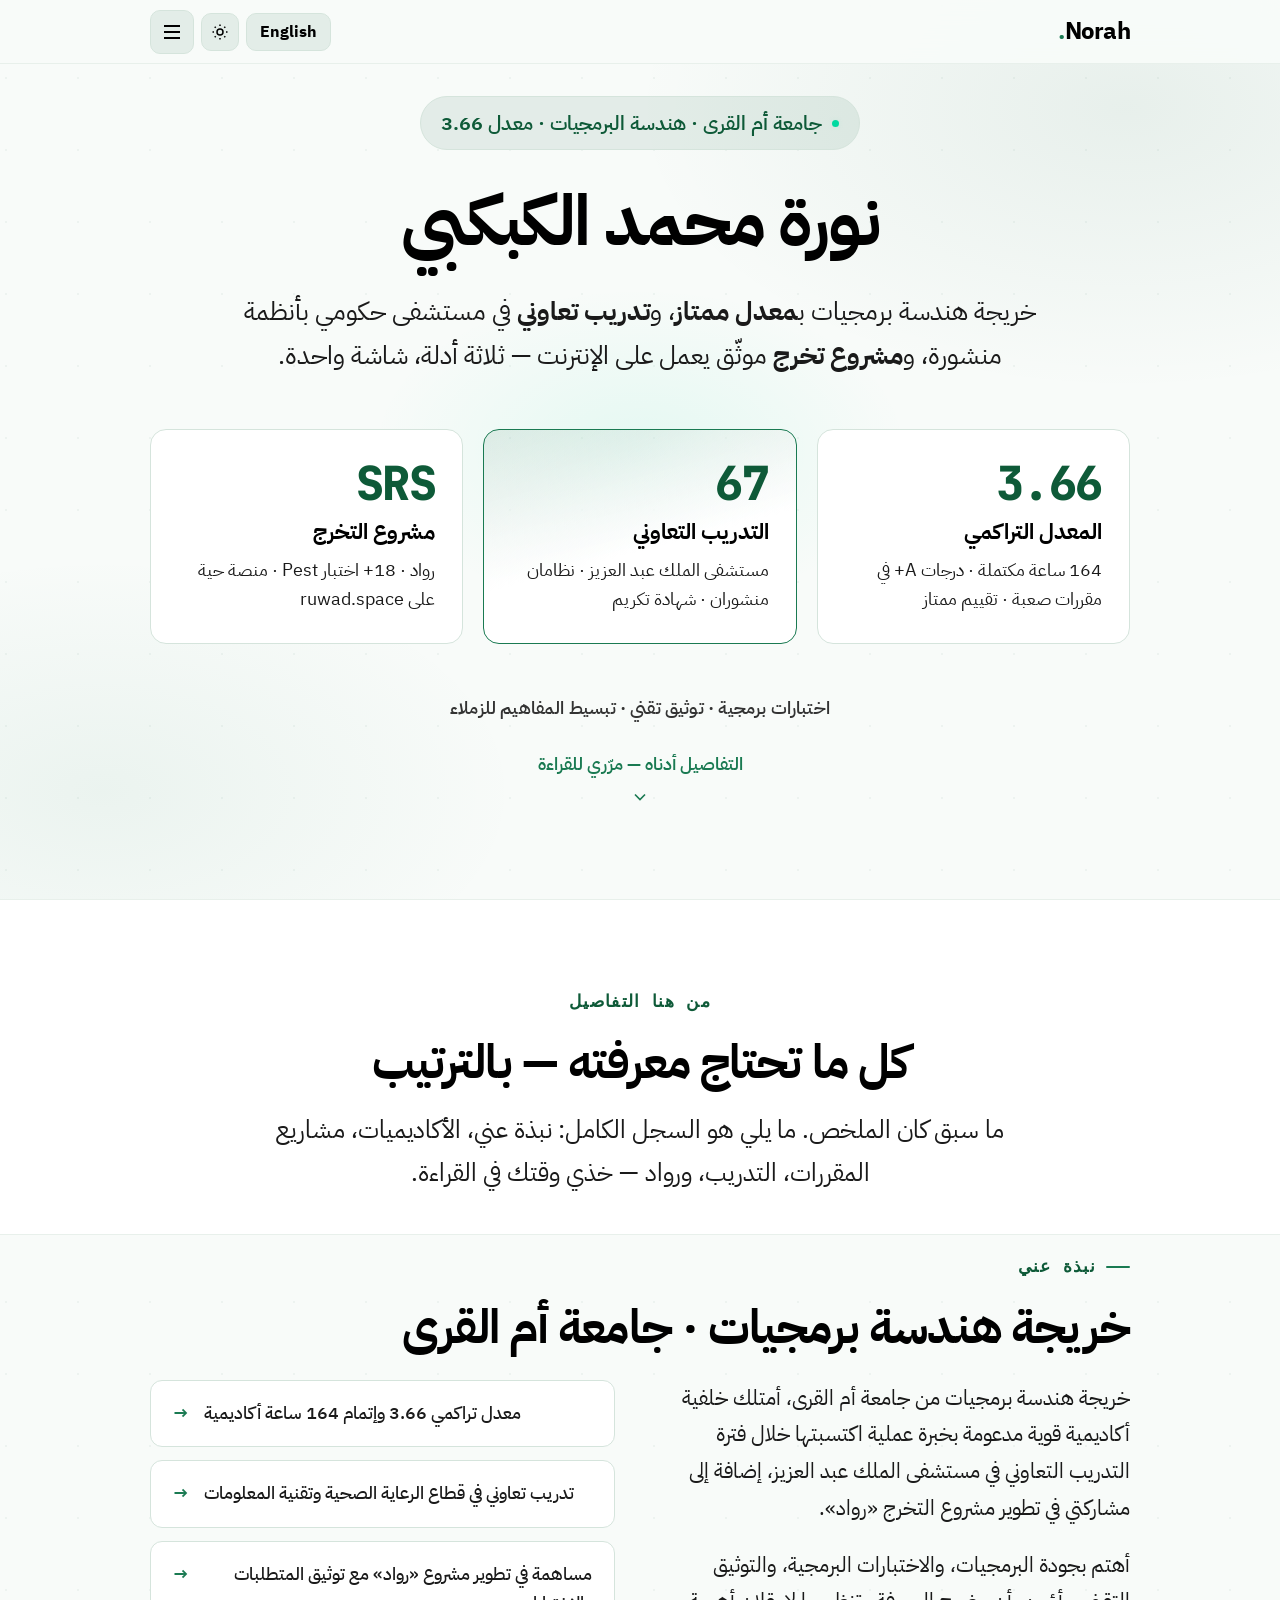
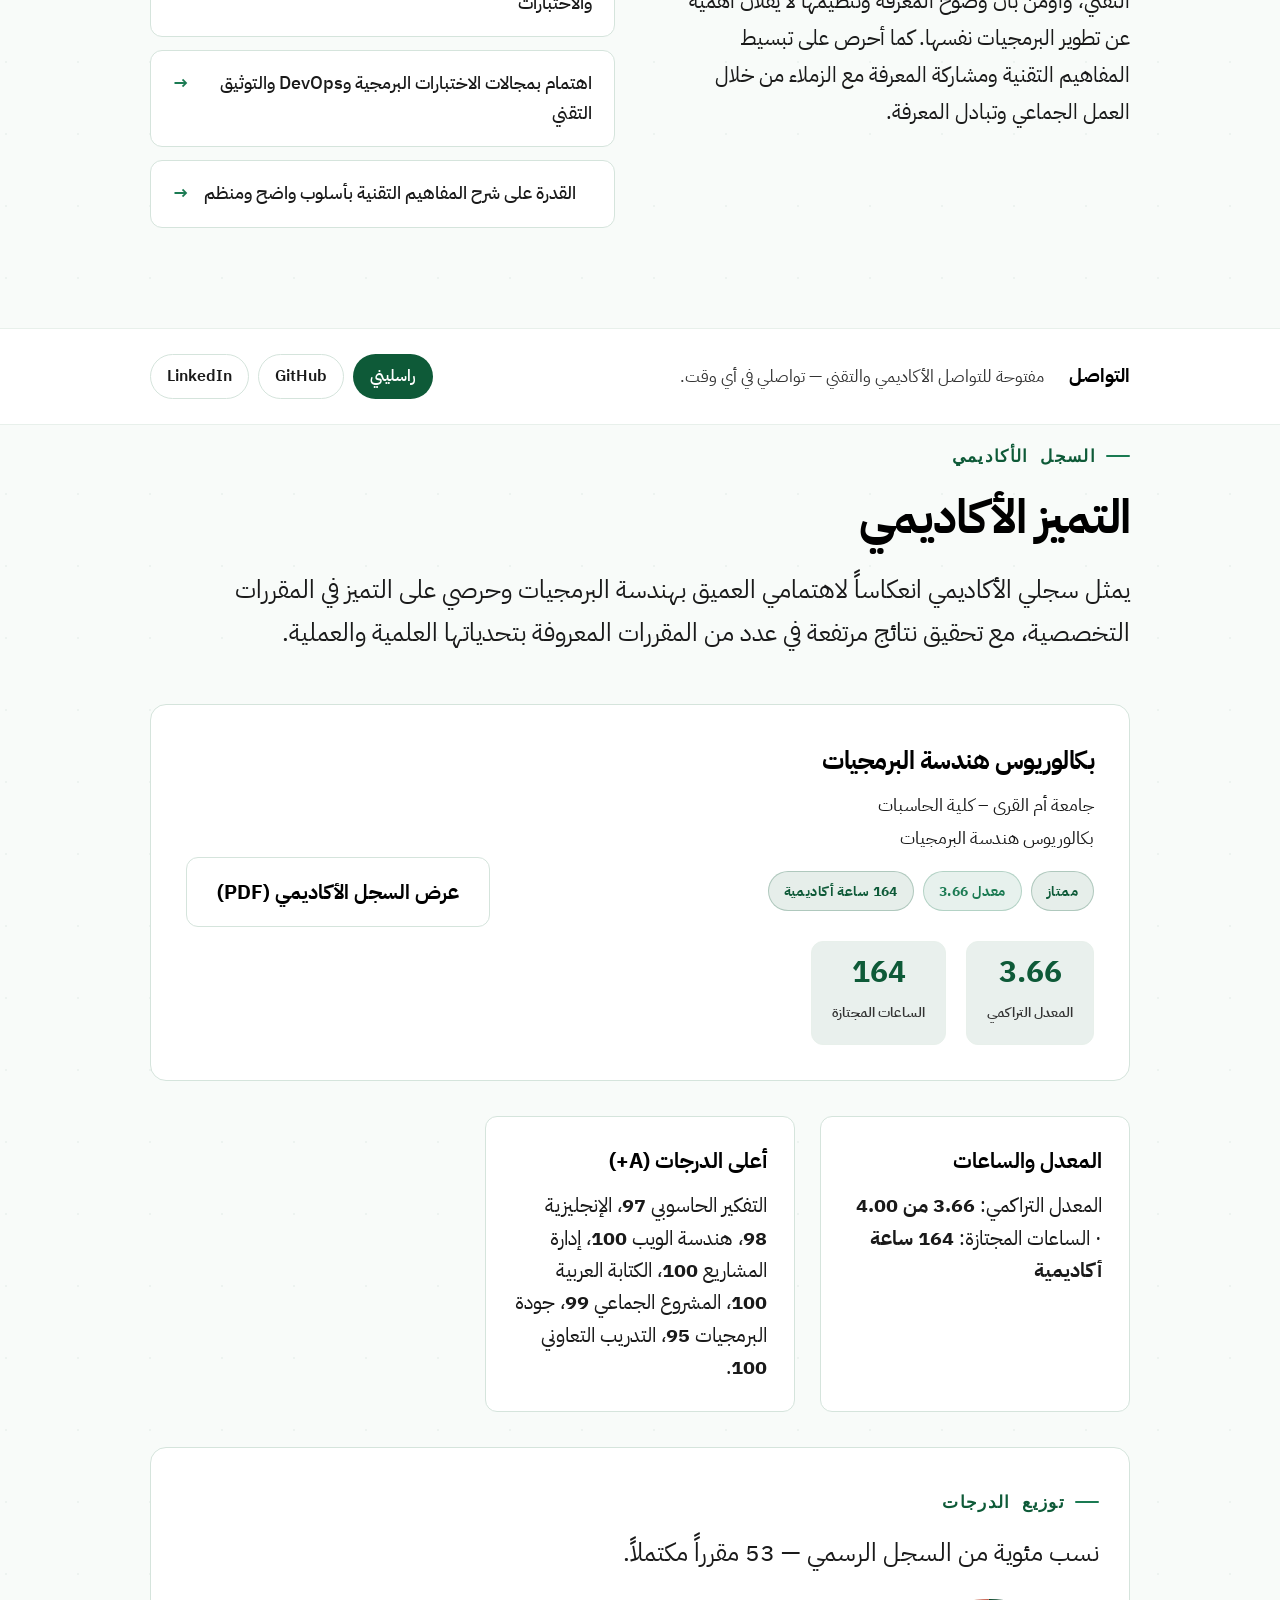
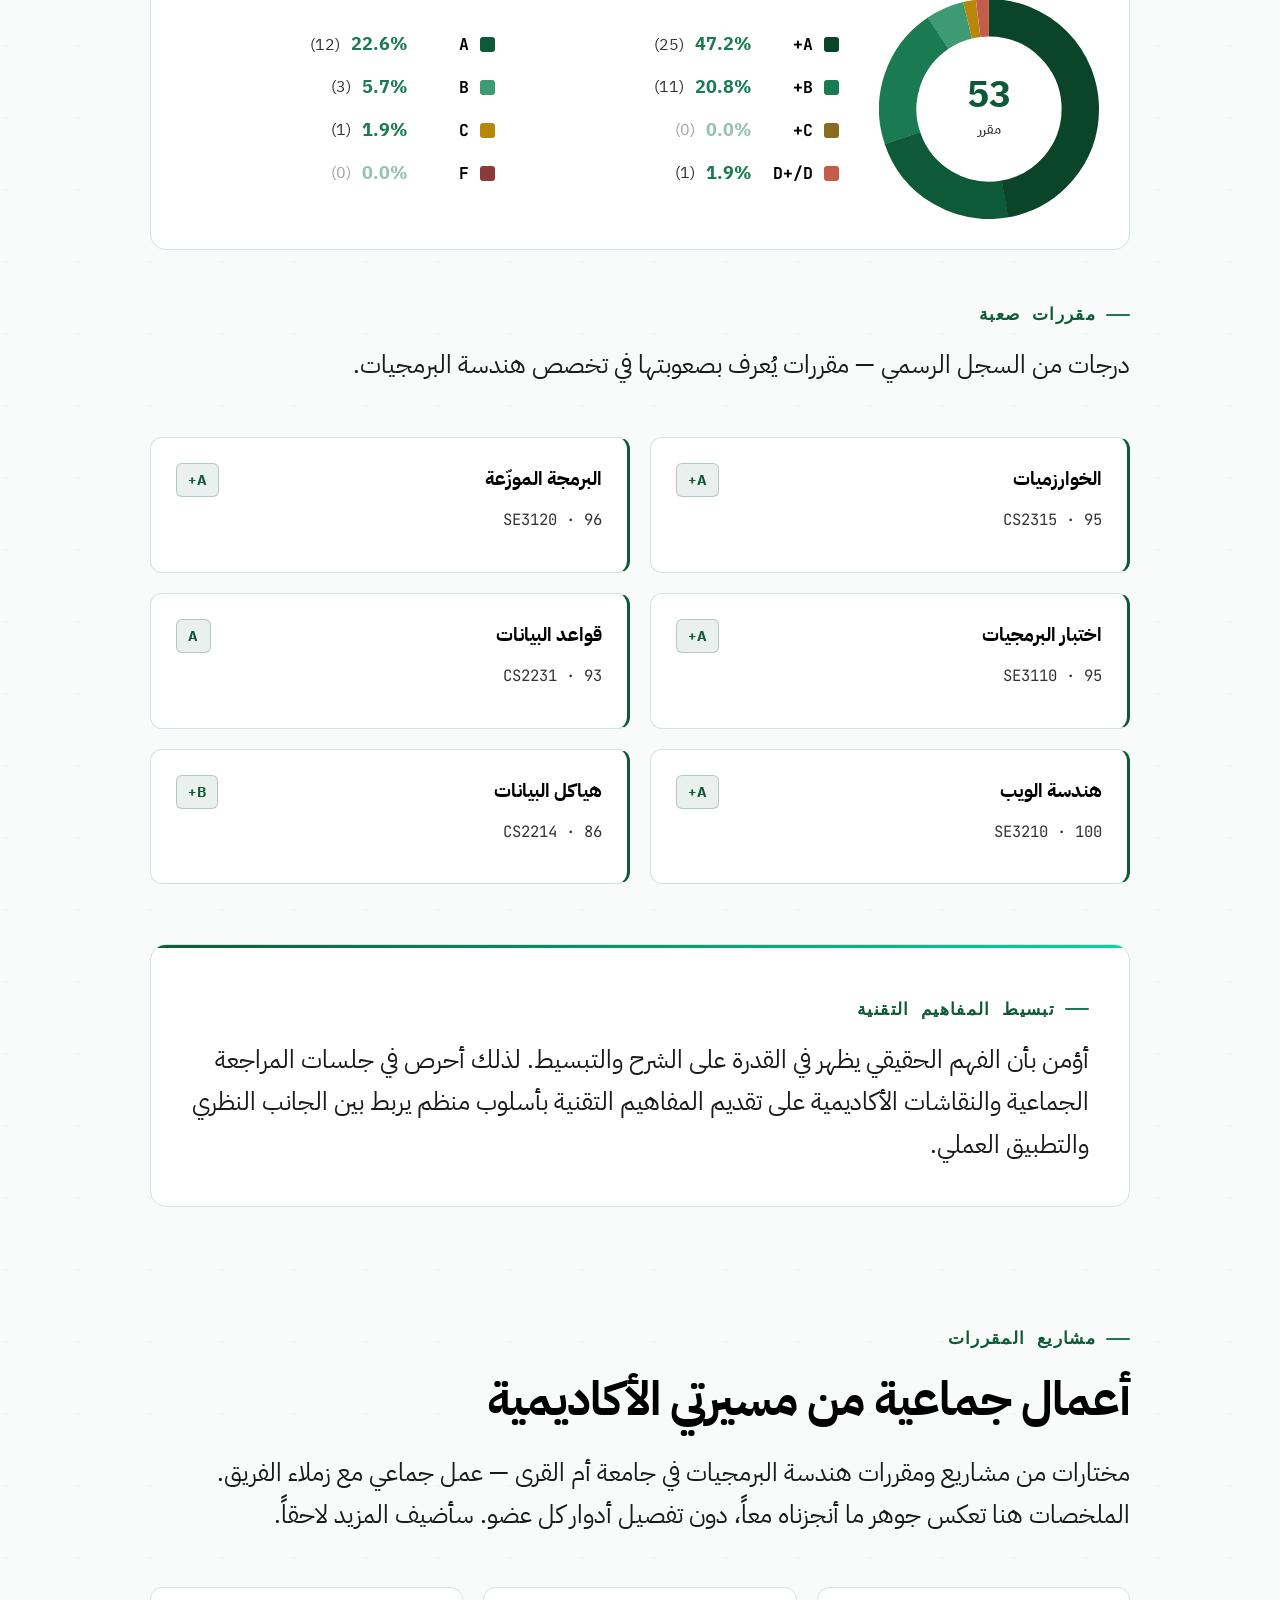
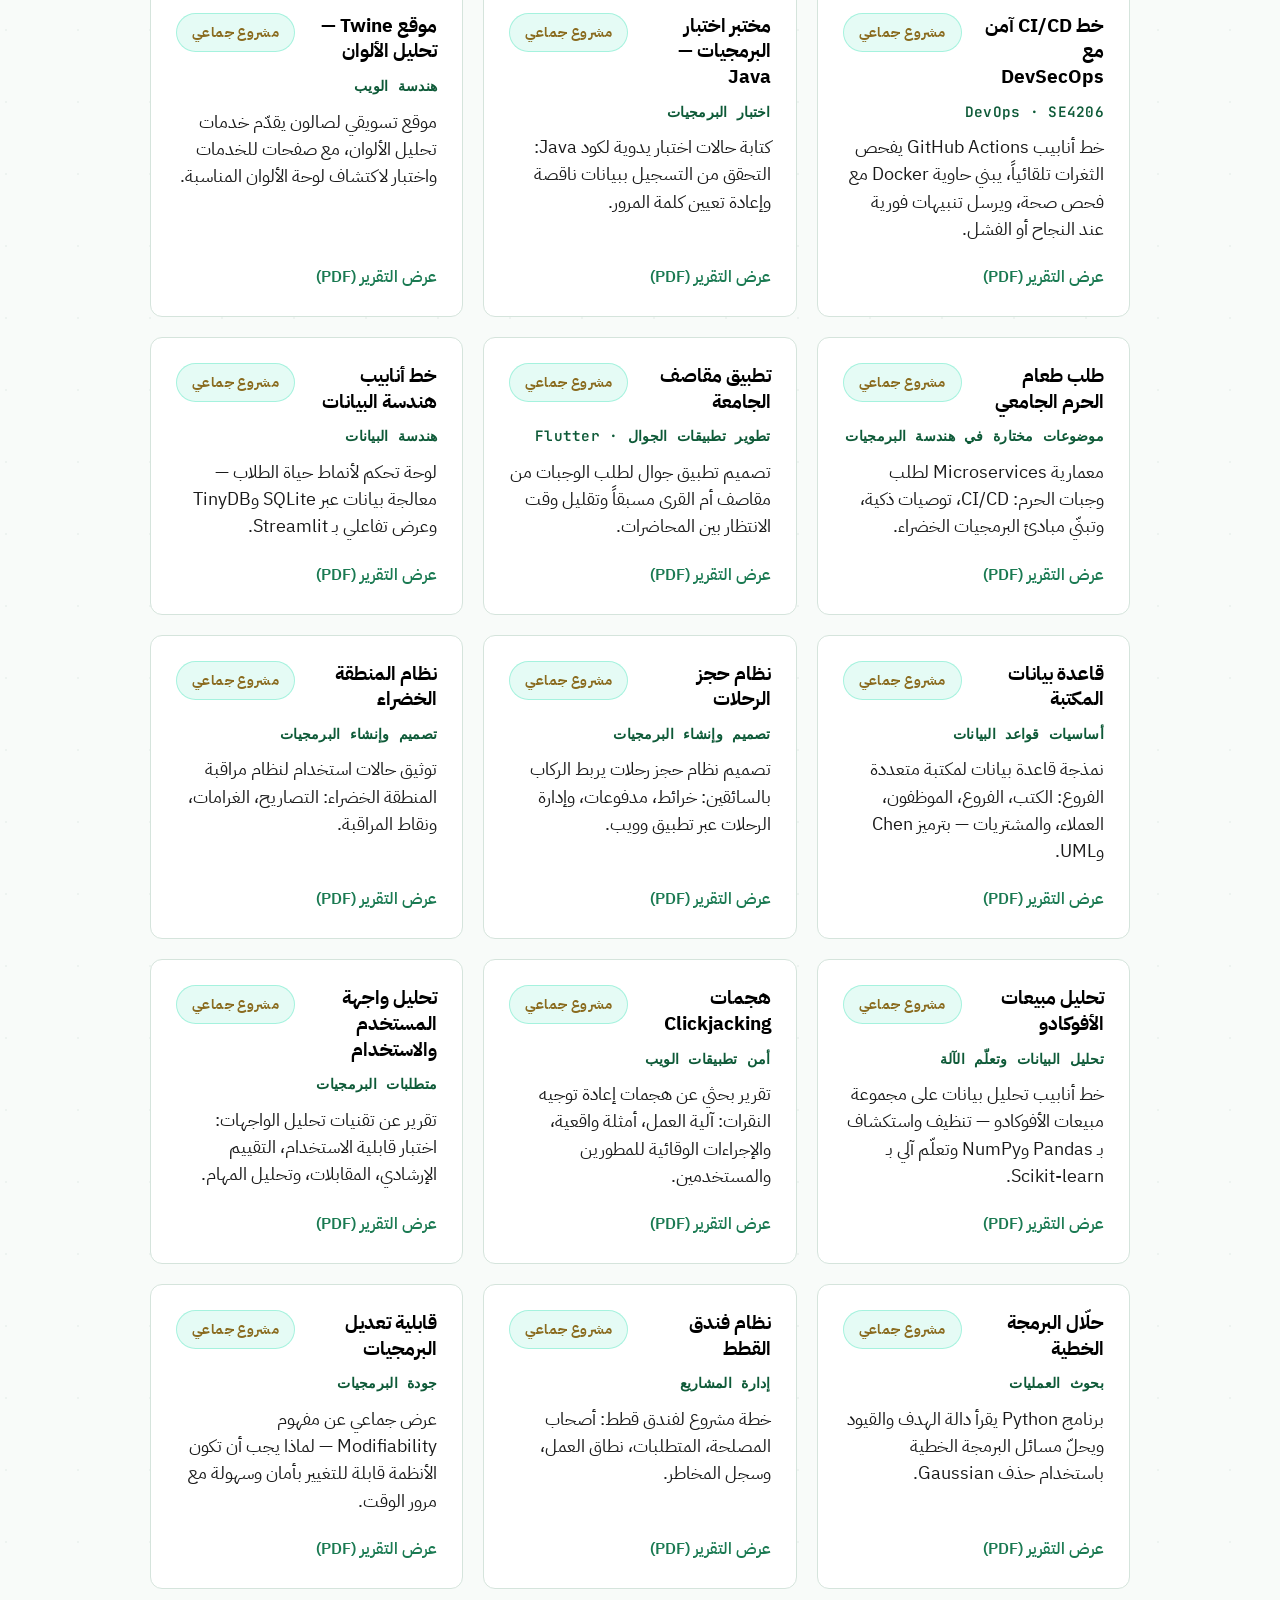
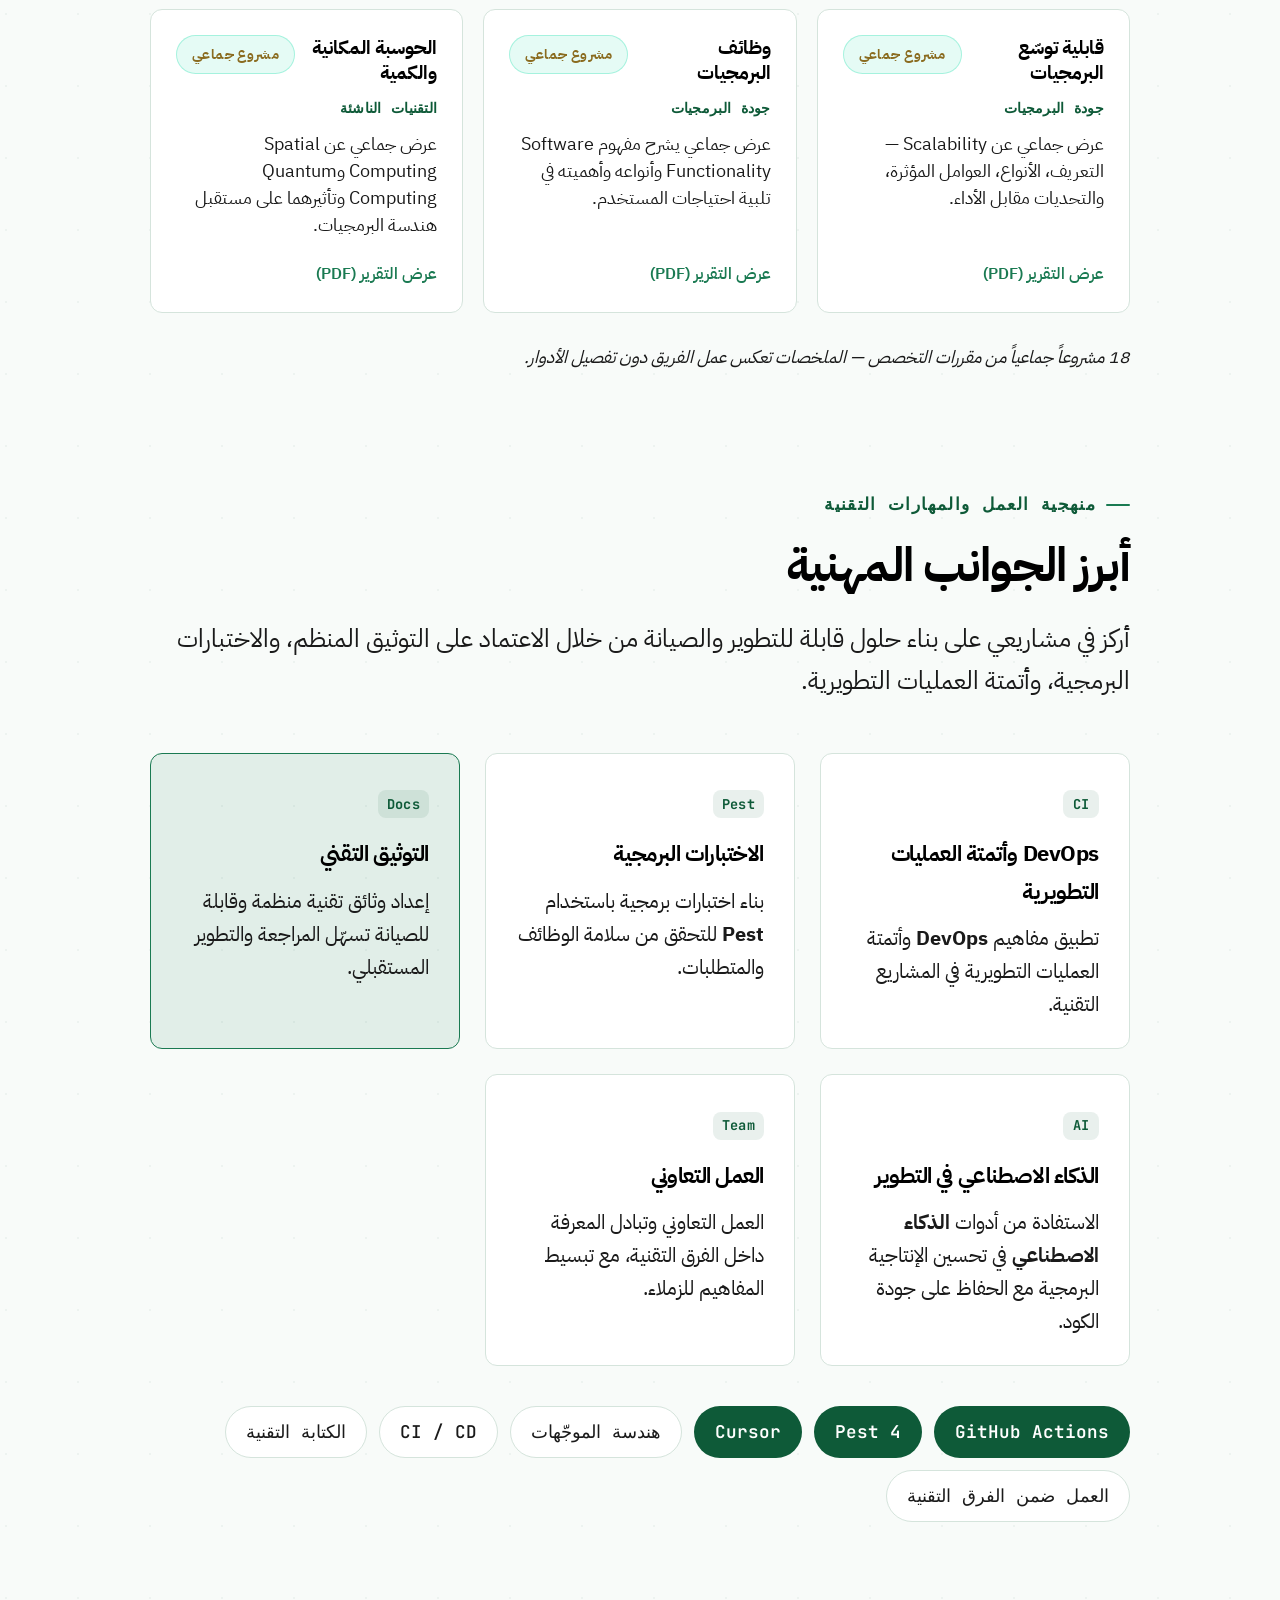
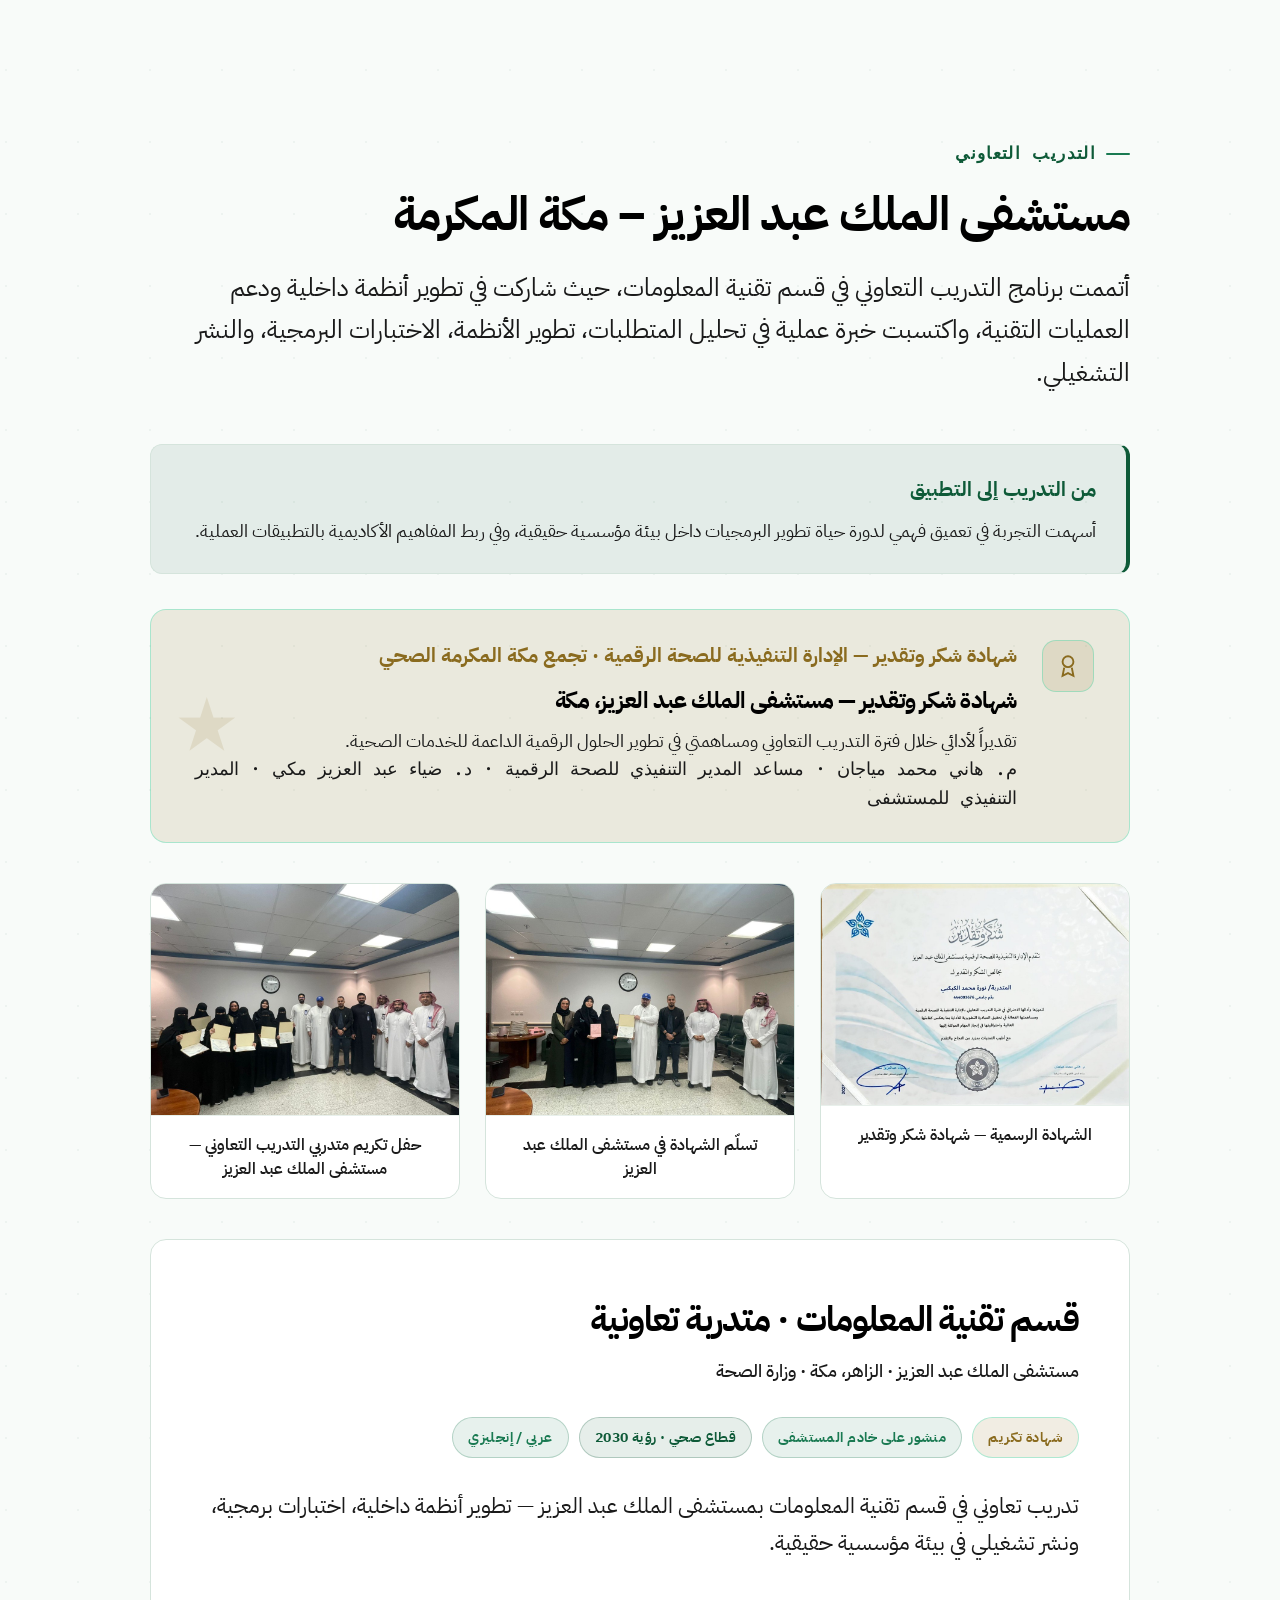
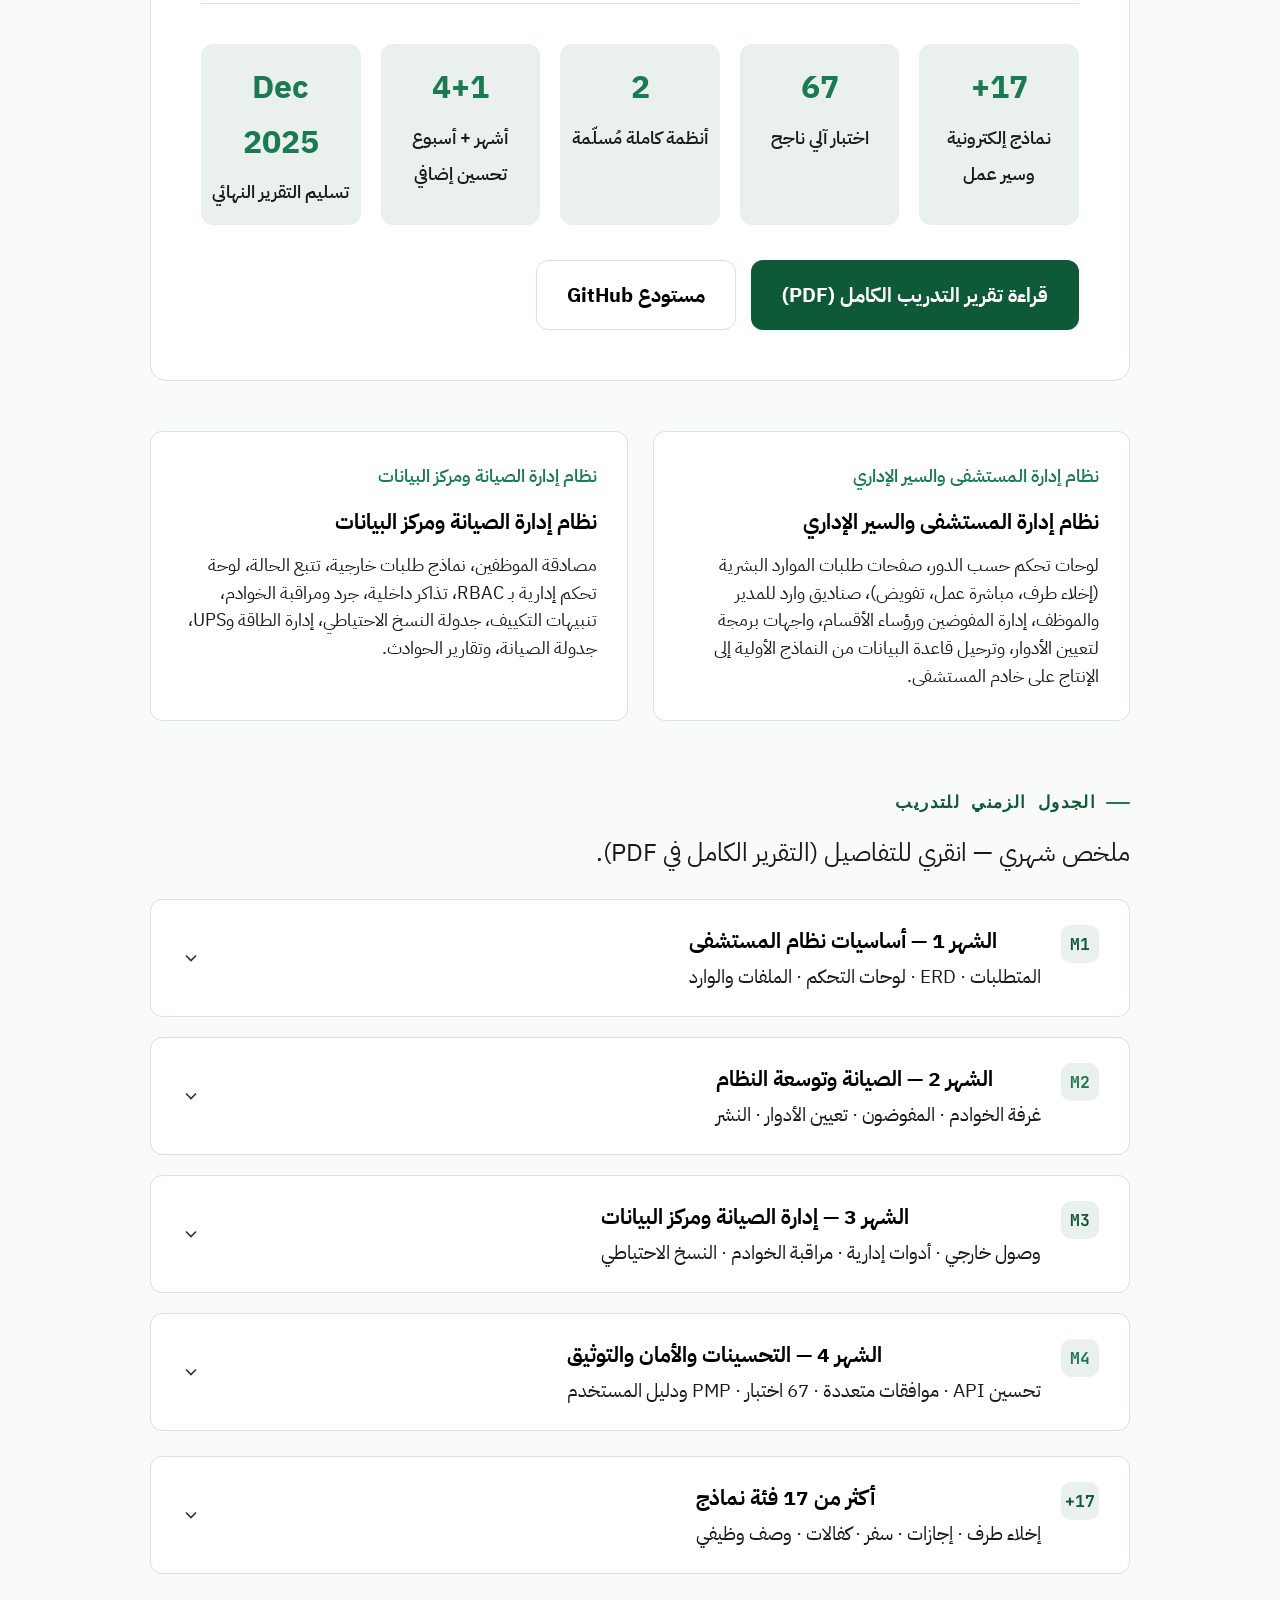
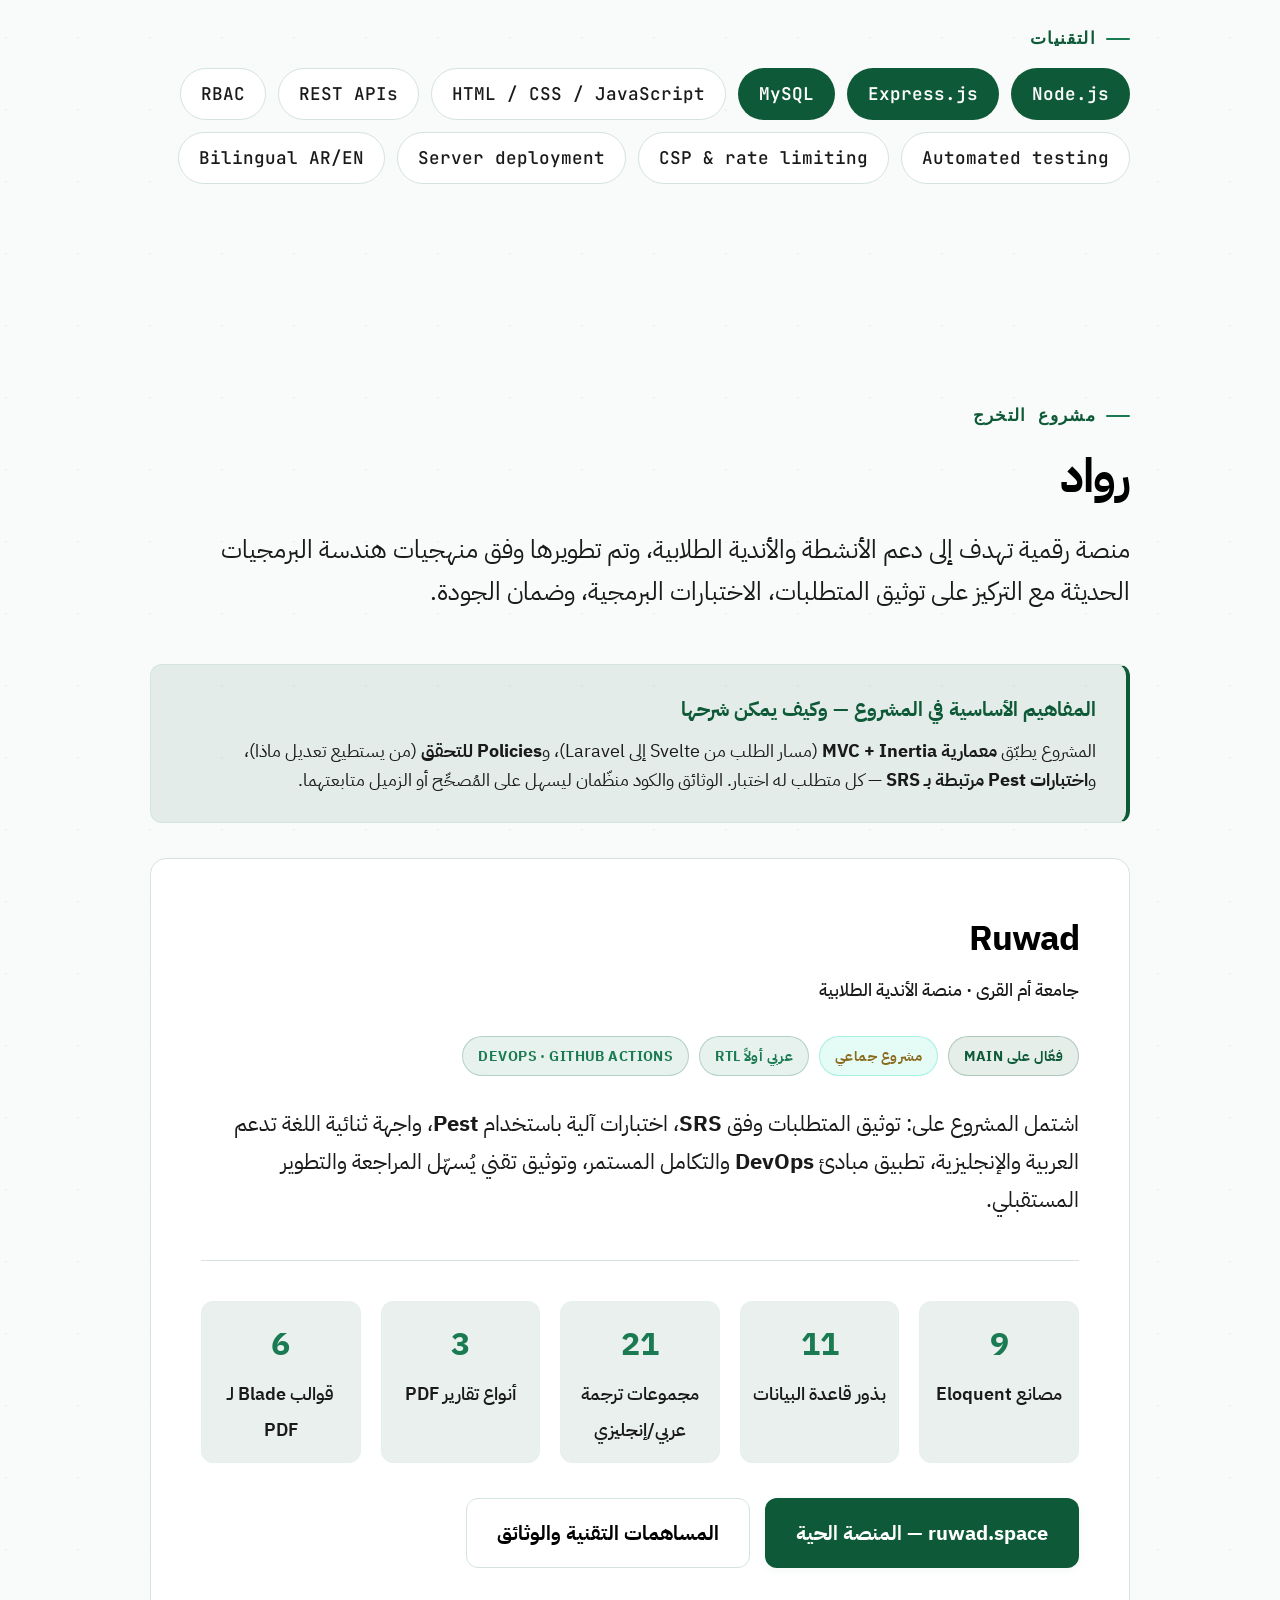
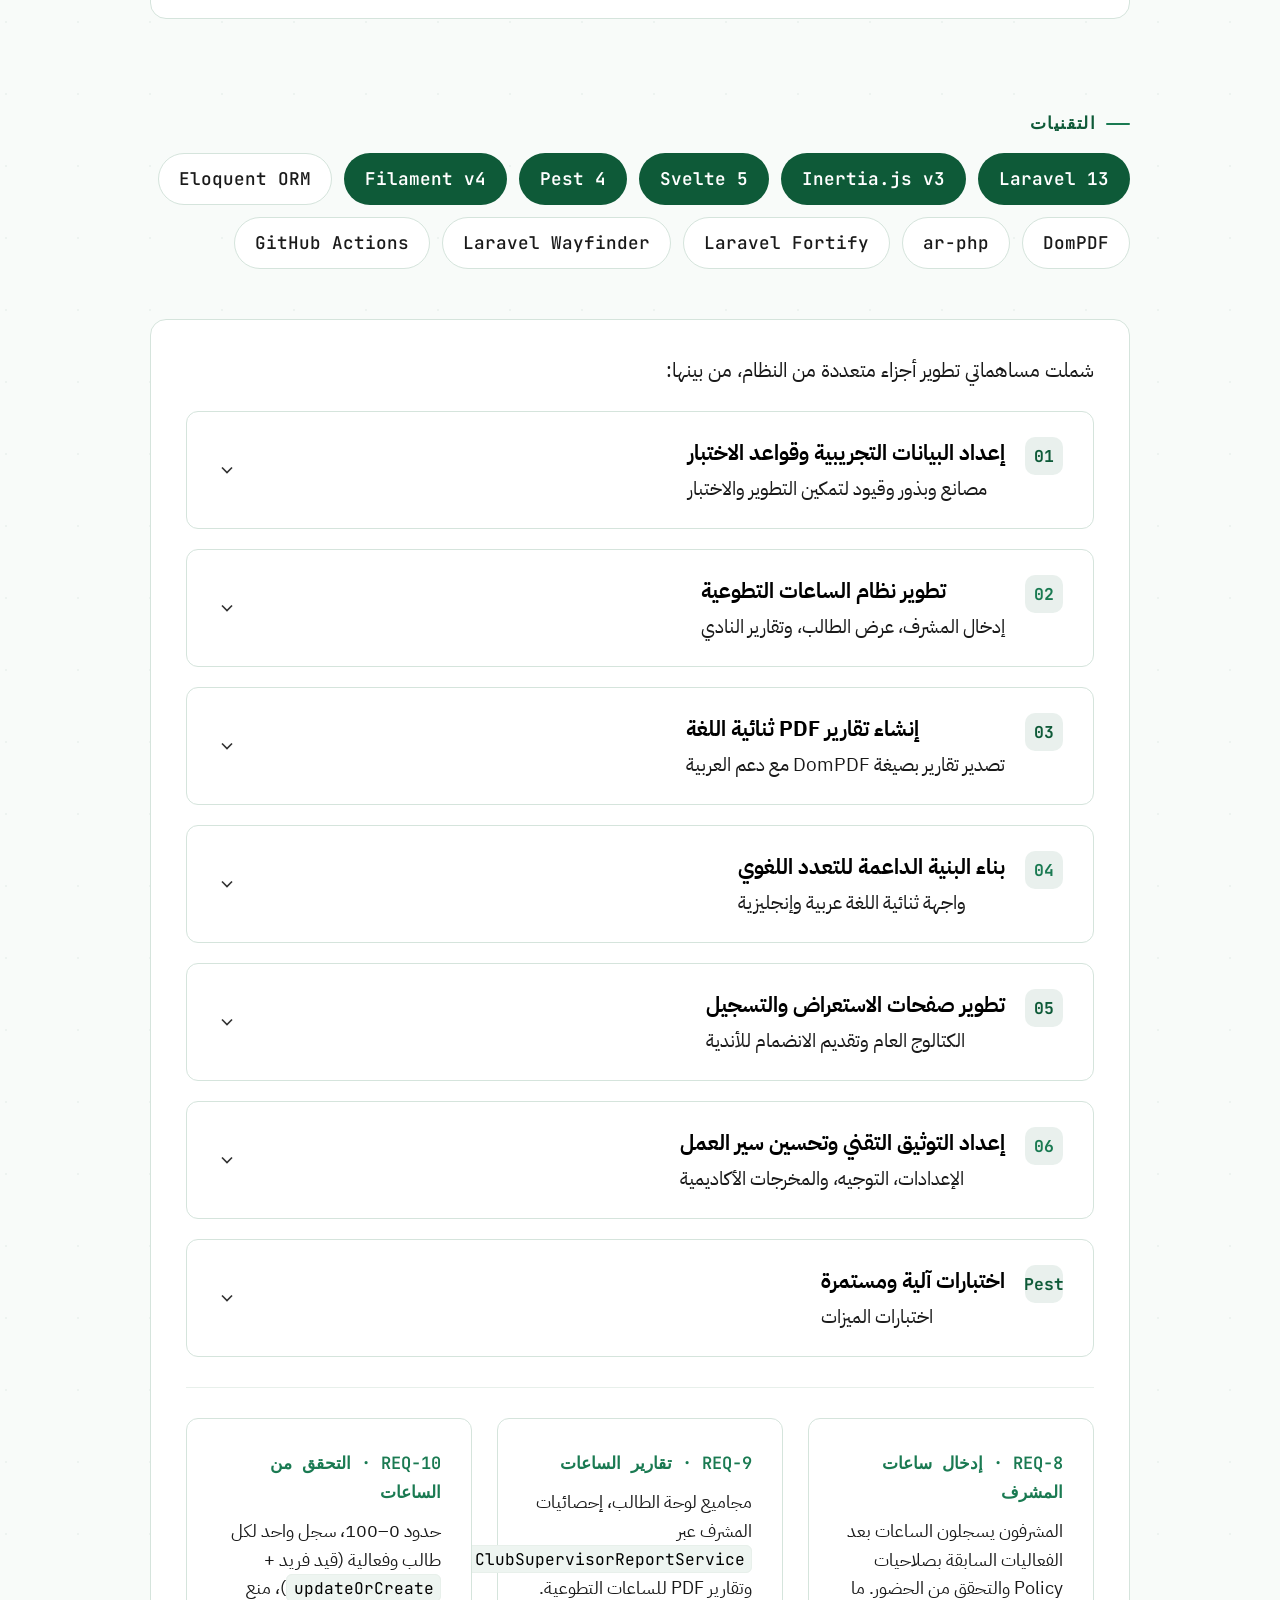
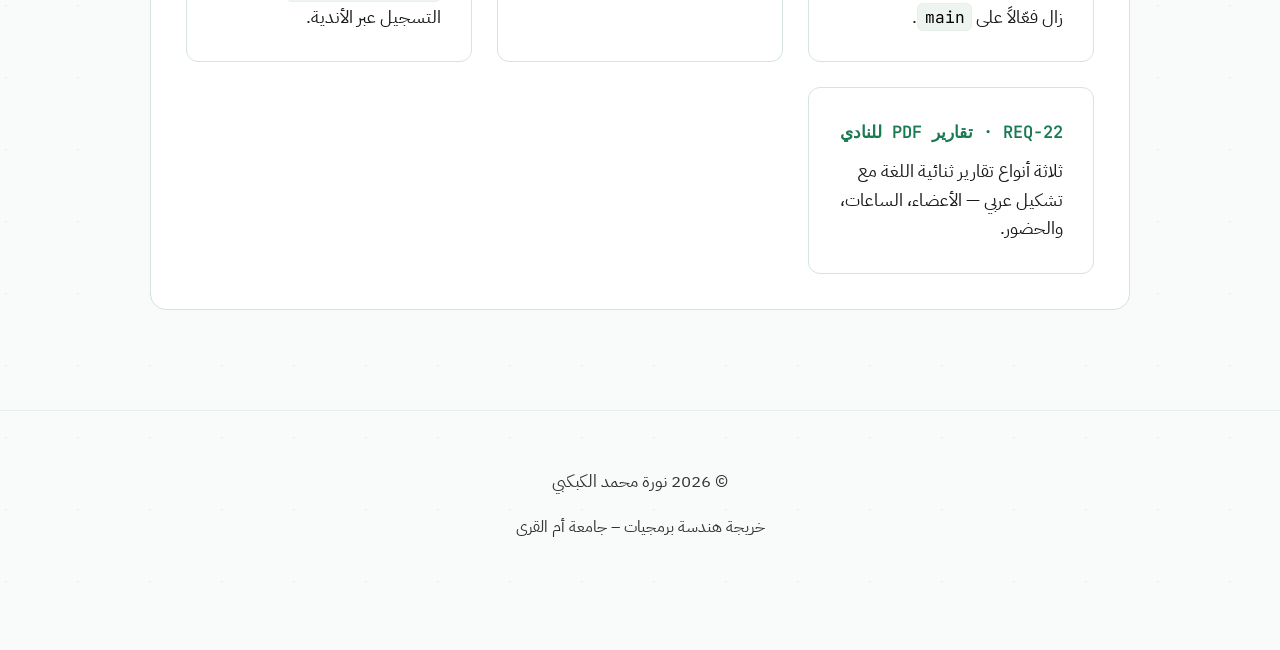
==== index.html @ 353a8bdd "betterup" ====
<!DOCTYPE html>
<html lang="ar" dir="rtl">
<head>
  <meta charset="UTF-8">
  <meta name="viewport" content="width=device-width, initial-scale=1, viewport-fit=cover">
  <meta name="description" content="خريجة هندسة برمجيات من جامعة أم القرى، بمعدل تراكمي 3.66 من 4.00، مع اهتمام بهندسة البرمجيات وجودة البرمجيات والتوثيق التقني.">
  <title>نورة محمد الكبكبي | خريجة هندسة برمجيات</title>
  <link rel="preconnect" href="https://fonts.googleapis.com">
  <link rel="preconnect" href="https://fonts.gstatic.com" crossorigin>
  <link href="https://fonts.googleapis.com/css2?family=IBM+Plex+Sans+Arabic:wght@400;500;600;700&family=Plus+Jakarta+Sans:ital,wght@0,400;0,500;0,600;0,700;1,400&family=JetBrains+Mono:wght@400;500;600&display=swap" rel="stylesheet">
  <link rel="stylesheet" href="styles.css?v=2">
  <script>
    (function () {
      var th = localStorage.getItem('portfolio-theme');
      var loc = localStorage.getItem('portfolio-locale');
      document.documentElement.setAttribute('data-theme', th === 'dark' ? 'dark' : 'light');
      if (loc === 'en') {
        document.documentElement.setAttribute('lang', 'en');
        document.documentElement.setAttribute('dir', 'ltr');
      }
    })();
  </script>
</head>
<body>

  <nav class="nav" aria-label="التنقل الرئيسي">
    <div class="container nav-inner">
      <a href="#" class="nav-logo">Norah<span>.</span></a>
      <ul class="nav-links">
        <li><a href="#highlights" data-i18n="nav.highlights">لمحة عامة</a></li>
        <li><a href="#details" data-i18n="nav.details">التفاصيل</a></li>
        <li><a href="#academics" data-i18n="nav.academics">السجل الأكاديمي</a></li>
        <li><a href="#course-projects" data-i18n="nav.courseproj">مشاريع المقررات</a></li>
        <li><a href="#training" data-i18n="nav.training">التدريب</a></li>
        <li><a href="#project" data-i18n="nav.project">رواد</a></li>
        <li><a href="#contact" data-i18n="nav.contact">التواصل</a></li>
      </ul>
      <div class="nav-actions">
        <button class="locale-toggle" type="button" aria-label="Switch to English">English</button>
        <button class="theme-toggle" type="button" aria-label="التبديل إلى الوضع الداكن" title="Toggle theme">
          <svg class="icon-sun" width="20" height="20" viewBox="0 0 24 24" fill="none" stroke="currentColor" stroke-width="2" aria-hidden="true">
            <circle cx="12" cy="12" r="4"/><path d="M12 2v2M12 20v2M4.93 4.93l1.41 1.41M17.66 17.66l1.41 1.41M2 12h2M20 12h2M4.93 19.07l1.41-1.41M17.66 6.34l1.41-1.41"/>
          </svg>
          <svg class="icon-moon" width="20" height="20" viewBox="0 0 24 24" fill="none" stroke="currentColor" stroke-width="2" aria-hidden="true">
            <path d="M21 12.79A9 9 0 1 1 11.21 3 7 7 0 0 0 21 12.79z"/>
          </svg>
        </button>
        <button class="nav-toggle" type="button" aria-label="Toggle menu" aria-expanded="false">
          <svg width="24" height="24" viewBox="0 0 24 24" fill="none" stroke="currentColor" stroke-width="2" aria-hidden="true">
            <path d="M4 6h16M4 12h16M4 18h16"/>
          </svg>
        </button>
      </div>
    </div>
  </nav>

  <header id="highlights" class="hero hero-memorable">
    <div class="container hero-memorable-inner">
      <div class="hero-intro">
        <div class="hero-eyebrow">
          <span class="dot" aria-hidden="true"></span>
          <span data-i18n="hero.eyebrow">جامعة أم القرى · هندسة البرمجيات · معدل 3.66</span>
        </div>
        <h1 data-i18n="hero.title">نورة محمد الكبكبي</h1>
        <p class="hero-hook" data-i18n-html="hero.hook">خريجة هندسة برمجيات ب<strong>معدل ممتاز</strong>، و<strong>تدريب تعاوني</strong> في مستشفى حكومي بأنظمة منشورة، و<strong>مشروع تخرج</strong> موثّق يعمل على الإنترنت — ثلاثة أدلة، شاشة واحدة.</p>
      </div>

      <div class="hero-pillars" data-i18n-aria="hero.pillars.aria" aria-label="أبرز ما أريد أن تتذكروه">
        <a href="#academics" class="hero-pillar">
          <span class="hero-pillar-metric">3.66</span>
          <h2 data-i18n="highlights.academics.t">المعدل التراكمي</h2>
          <p data-i18n="hero.pillar.academics">164 ساعة مكتملة · درجات A+ في مقررات صعبة · تقييم ممتاز</p>
        </a>
        <a href="#training" class="hero-pillar hero-pillar-featured">
          <span class="hero-pillar-metric">67</span>
          <h2 data-i18n="highlights.training.t">التدريب التعاوني</h2>
          <p data-i18n="hero.pillar.training">مستشفى الملك عبد العزيز · نظامان منشوران · شهادة تكريم</p>
        </a>
        <a href="#project" class="hero-pillar">
          <span class="hero-pillar-metric">SRS</span>
          <h2 data-i18n="highlights.ruwad.t">مشروع التخرج</h2>
          <p data-i18n="hero.pillar.ruwad">رواد · 18+ اختبار Pest · منصة حية على ruwad.space</p>
        </a>
      </div>

      <div class="hero-foot">
        <p class="hero-chips" data-i18n-html="hero.chips">اختبارات برمجية · توثيق تقني · تبسيط المفاهيم للزملاء</p>
        <a href="#details" class="hero-scroll-cue" data-i18n-aria="hero.scroll.aria" aria-label="انتقلي إلى التفاصيل">
          <span data-i18n="hero.scroll">التفاصيل أدناه — مرّري للقراءة</span>
          <svg width="20" height="20" viewBox="0 0 24 24" fill="none" stroke="currentColor" stroke-width="2" aria-hidden="true"><path d="M6 9l6 6 6-6"/></svg>
        </a>
      </div>
    </div>
  </header>

  <section id="details" class="details-gateway" aria-labelledby="details-heading">
    <div class="container fade-in">
      <p class="section-label" data-i18n="details.label">من هنا التفاصيل</p>
      <h2 id="details-heading" class="section-title details-gateway-title" data-i18n="details.title">كل ما تحتاج معرفته — بالترتيب</h2>
      <p class="section-lead details-gateway-lead" data-i18n="details.lead">ما سبق كان الملخص. ما يلي هو السجل الكامل: نبذة عني، الأكاديميات، مشاريع المقررات، التدريب، ورواد — خذي وقتك في القراءة.</p>
    </div>
  </section>

  <section id="about" class="section" style="padding-top: 0;">
    <div class="container fade-in">
      <p class="section-label" data-i18n="about.label">نبذة عني</p>
      <h2 class="section-title" data-i18n="about.title">خريجة هندسة برمجيات · جامعة أم القرى</h2>
      <div class="about-grid">
        <div class="about-text">
          <p data-i18n-html="about.p1">خريجة هندسة برمجيات من جامعة أم القرى، أمتلك خلفية أكاديمية قوية مدعومة بخبرة عملية اكتسبتها خلال فترة التدريب التعاوني في مستشفى الملك عبد العزيز، إضافة إلى مشاركتي في تطوير مشروع التخرج «رواد».</p>
          <p data-i18n-html="about.p2">أهتم بجودة البرمجيات، والاختبارات البرمجية، والتوثيق التقني، وأؤمن بأن وضوح المعرفة وتنظيمها لا يقلان أهمية عن تطوير البرمجيات نفسها. كما أحرص على تبسيط المفاهيم التقنية ومشاركة المعرفة مع الزملاء من خلال العمل الجماعي وتبادل المعرفة.</p>
        </div>
        <ul class="focus-list">
          <li data-i18n="about.f1">معدل تراكمي 3.66 وإتمام 164 ساعة أكاديمية</li>
          <li data-i18n="about.f2">تدريب تعاوني في قطاع الرعاية الصحية وتقنية المعلومات</li>
          <li data-i18n="about.f3">مساهمة في تطوير مشروع «رواد» مع توثيق المتطلبات والاختبارات</li>
          <li data-i18n="about.f4">اهتمام بمجالات الاختبارات البرمجية وDevOps والتوثيق التقني</li>
          <li data-i18n="about.f5">القدرة على شرح المفاهيم التقنية بأسلوب واضح ومنظم</li>
        </ul>
      </div>

    </div>
  </section>

  <section id="contact" class="contact-compact" aria-labelledby="contact-heading">
    <div class="container fade-in">
      <div class="contact-compact-inner">
        <h2 id="contact-heading" class="contact-compact-title" data-i18n="contact.title">التواصل</h2>
        <p class="contact-compact-desc" data-i18n="contact.compact.desc">مفتوحة للتواصل الأكاديمي والتقني — تواصلي في أي وقت.</p>
        <div class="contact-compact-links">
          <a href="https://mail.google.com/mail/u/0/?to=nora.alkabkabi@gmail.com&tf=cm" class="contact-compact-link contact-compact-link-primary" target="_blank" rel="noopener noreferrer" data-i18n="contact.email">راسليني</a>
          <a href="https://github.com/Alkabkabi1" class="contact-compact-link" target="_blank" rel="noopener noreferrer" data-i18n="contact.github">GitHub</a>
          <a href="https://linkedin.com/in/" class="contact-compact-link" target="_blank" rel="noopener noreferrer" data-i18n="contact.linkedin">LinkedIn</a>
        </div>
      </div>
    </div>
  </section>

  <section id="academics" class="section" style="padding-top: 0;">
    <div class="container fade-in">
      <p class="section-label" data-i18n="academics.label">السجل الأكاديمي</p>
      <h2 class="section-title" data-i18n="academics.title">التميز الأكاديمي</h2>
      <p class="section-lead" data-i18n="academics.lead">يمثل سجلي الأكاديمي انعكاساً لاهتمامي العميق بهندسة البرمجيات وحرصي على التميز في المقررات التخصصية، مع تحقيق نتائج مرتفعة في عدد من المقررات المعروفة بتحدياتها العلمية والعملية.</p>

      <article class="education-card">
        <div class="education-header">
          <div>
            <h3 data-i18n="edu.title">بكالوريوس هندسة البرمجيات</h3>
            <p class="education-school" data-i18n="edu.school">جامعة أم القرى – كلية الحاسبات</p>
            <p class="education-degree" data-i18n="edu.degree">بكالوريوس هندسة البرمجيات</p>
            <div class="academic-badges">
              <span class="badge badge-live" data-i18n="academics.badge.excellent">ممتاز</span>
              <span class="badge badge-deployed" data-i18n="academics.badge.gpa">معدل 3.66</span>
              <span class="badge badge-health" data-i18n="academics.badge.hours">164 ساعة أكاديمية</span>
            </div>
          </div>
          <div class="education-stats">
            <div class="edu-stat">
              <strong>3.66</strong>
              <span data-i18n="edu.gpa">المعدل التراكمي</span>
            </div>
            <div class="edu-stat">
              <strong>164</strong>
              <span data-i18n="edu.hours">الساعات المجتازة</span>
            </div>
          </div>
        </div>
        <a href="assets/academic-record.pdf" class="btn btn-ghost" target="_blank" rel="noopener noreferrer" data-i18n="edu.link">عرض السجل الأكاديمي (PDF)</a>
      </article>

      <div class="academic-strengths-grid academic-strengths-compact">
        <article class="academic-strength-card">
          <h4 data-i18n="academics.overall.title">المعدل والساعات</h4>
          <p data-i18n-html="academics.overall.desc">المعدل التراكمي: <strong>3.66 من 4.00</strong> · الساعات المجتازة: <strong>164 ساعة أكاديمية</strong></p>
        </article>
        <article class="academic-strength-card">
          <h4 data-i18n="academics.top.title">أعلى الدرجات (A+)</h4>
          <p data-i18n-html="academics.top.desc">هندسة الويب <strong>100</strong>، التدريب التعاوني <strong>100</strong>.</p>
        </article>
      </div>

      <article class="grade-distribution-card">
        <p class="section-label" data-i18n="academics.grades.label">توزيع الدرجات</p>
        <p class="section-lead grade-distribution-lead" data-i18n="academics.grades.lead">نسب مئوية من السجل الرسمي — 53 مقرراً مكتملاً.</p>
        <div class="grade-distribution-layout">
          <div class="grade-donut-wrap" role="img" data-i18n-aria="academics.grades.aria">
            <svg class="grade-donut-svg" viewBox="0 0 200 200" aria-hidden="true"></svg>
            <div class="grade-donut-center">
              <strong class="grade-donut-total">53</strong>
              <span data-i18n="academics.grades.courses">مقرر</span>
            </div>
          </div>
          <ul class="grade-legend" aria-label="Grade breakdown"></ul>
        </div>
      </article>

      <p class="section-label difficult-courses-label" data-i18n="academics.courses.label">مقررات صعبة</p>
      <p class="section-lead" data-i18n="academics.courses.lead">درجات من السجل الرسمي — مقررات يُعرف بصعوبتها في تخصص هندسة البرمجيات.</p>

      <div class="difficult-courses-grid">
        <article class="course-card">
          <div class="course-card-header">
            <h4 data-i18n="academics.c1.name">الخوارزميات</h4>
            <span class="course-grade">A+</span>
          </div>
          <p class="course-code">CS2315 · 95</p>
        </article>
        <article class="course-card">
          <div class="course-card-header">
            <h4 data-i18n="academics.c2.name">البرمجة الموزّعة</h4>
            <span class="course-grade">A+</span>
          </div>
          <p class="course-code">SE3120 · 96</p>
        </article>
        <article class="course-card">
          <div class="course-card-header">
            <h4 data-i18n="academics.c3.name">اختبار البرمجيات</h4>
            <span class="course-grade">A+</span>
          </div>
          <p class="course-code">SE3110 · 95</p>
        </article>
        <article class="course-card">
          <div class="course-card-header">
            <h4 data-i18n="academics.c4.name">قواعد البيانات</h4>
            <span class="course-grade">A</span>
          </div>
          <p class="course-code">CS2231 · 93</p>
        </article>
        <article class="course-card">
          <div class="course-card-header">
            <h4 data-i18n="academics.c5.name">هندسة الويب</h4>
            <span class="course-grade">A+</span>
          </div>
          <p class="course-code">SE3210 · 100</p>
        </article>
        <article class="course-card">
          <div class="course-card-header">
            <h4 data-i18n="academics.c6.name">هياكل البيانات</h4>
            <span class="course-grade">B+</span>
          </div>
          <p class="course-code">CS2214 · 86</p>
        </article>
      </div>

      <article id="teaching" class="teaching-section">
        <p class="section-label" data-i18n="teaching.label">تبسيط المفاهيم التقنية</p>
        <p class="section-lead" style="margin-bottom: 0;" data-i18n="teaching.lead">أؤمن بأن الفهم الحقيقي يظهر في القدرة على الشرح والتبسيط. لذلك أحرص في جلسات المراجعة الجماعية والنقاشات الأكاديمية على تقديم المفاهيم التقنية بأسلوب منظم يربط بين الجانب النظري والتطبيق العملي.</p>
      </article>
    </div>
  </section>

  <section id="course-projects" class="section" style="padding-top: 0;">
    <div class="container fade-in">
      <p class="section-label" data-i18n="courseproj.label">مشاريع المقررات</p>
      <h2 class="section-title" data-i18n="courseproj.title">أعمال جماعية من مسيرتي الأكاديمية</h2>
      <p class="section-lead" data-i18n="courseproj.lead">مختارات من مشاريع ومقررات هندسة البرمجيات في جامعة أم القرى — عمل جماعي مع زملاء الفريق. الملخصات هنا تعكس جوهر ما أنجزناه معاً، دون تفصيل أدوار كل عضو. سأضيف المزيد لاحقاً.</p>

      <div class="course-projects-grid">
        <article class="course-project-card">
          <div class="course-project-header">
            <h4 data-i18n="courseproj.p18.title">خط CI/CD آمن مع DevSecOps</h4>
            <span class="badge badge-team" data-i18n="courseproj.badge.team">مشروع جماعي</span>
          </div>
          <p class="course-project-course" data-i18n="courseproj.p18.course">DevOps · SE4206</p>
          <p class="course-project-desc" data-i18n="courseproj.p18.desc">خط أنابيب GitHub Actions يفحص الثغرات تلقائياً، يبني حاوية Docker مع فحص صحة، ويرسل تنبيهات فورية عند النجاح أو الفشل.</p>
          <a href="assets/course-projects/secure-cicd-devsecops.pdf" class="course-project-link" target="_blank" rel="noopener noreferrer" data-i18n="courseproj.link">عرض التقرير (PDF)</a>
        </article>

        <article class="course-project-card">
          <div class="course-project-header">
            <h4 data-i18n="courseproj.p7.title">مختبر اختبار البرمجيات — Java</h4>
            <span class="badge badge-team" data-i18n="courseproj.badge.team">مشروع جماعي</span>
          </div>
          <p class="course-project-course" data-i18n="courseproj.p7.course">اختبار البرمجيات</p>
          <p class="course-project-desc" data-i18n="courseproj.p7.desc">كتابة حالات اختبار يدوية لكود Java: التحقق من التسجيل ببيانات ناقصة وإعادة تعيين كلمة المرور.</p>
          <a href="assets/course-projects/software-testing-lab.pdf" class="course-project-link" target="_blank" rel="noopener noreferrer" data-i18n="courseproj.link">عرض التقرير (PDF)</a>
        </article>

        <article class="course-project-card">
          <div class="course-project-header">
            <h4 data-i18n="courseproj.p1.title">موقع Twine — تحليل الألوان</h4>
            <span class="badge badge-team" data-i18n="courseproj.badge.team">مشروع جماعي</span>
          </div>
          <p class="course-project-course" data-i18n="courseproj.p1.course">هندسة الويب</p>
          <p class="course-project-desc" data-i18n="courseproj.p1.desc">موقع تسويقي لصالون يقدّم خدمات تحليل الألوان، مع صفحات للخدمات واختبار لاكتشاف لوحة الألوان المناسبة.</p>
          <a href="assets/course-projects/twine-web-engineering.pdf" class="course-project-link" target="_blank" rel="noopener noreferrer" data-i18n="courseproj.link">عرض التقرير (PDF)</a>
        </article>

        <article class="course-project-card">
          <div class="course-project-header">
            <h4 data-i18n="courseproj.p13.title">طلب طعام الحرم الجامعي</h4>
            <span class="badge badge-team" data-i18n="courseproj.badge.team">مشروع جماعي</span>
          </div>
          <p class="course-project-course" data-i18n="courseproj.p13.course">موضوعات مختارة في هندسة البرمجيات</p>
          <p class="course-project-desc" data-i18n="courseproj.p13.desc">معمارية Microservices لطلب وجبات الحرم: CI/CD، توصيات ذكية، وتبنّي مبادئ البرمجيات الخضراء.</p>
          <a href="assets/course-projects/campus-food-ordering-microservices.pdf" class="course-project-link" target="_blank" rel="noopener noreferrer" data-i18n="courseproj.link">عرض التقرير (PDF)</a>
        </article>

        <article class="course-project-card">
          <div class="course-project-header">
            <h4 data-i18n="courseproj.p2.title">تطبيق مقاصف الجامعة</h4>
            <span class="badge badge-team" data-i18n="courseproj.badge.team">مشروع جماعي</span>
          </div>
          <p class="course-project-course" data-i18n="courseproj.p2.course">تطوير تطبيقات الجوال · Flutter</p>
          <p class="course-project-desc" data-i18n="courseproj.p2.desc">تصميم تطبيق جوال لطلب الوجبات من مقاصف أم القرى مسبقاً وتقليل وقت الانتظار بين المحاضرات.</p>
          <a href="assets/course-projects/flutter-cafeteria.pdf" class="course-project-link" target="_blank" rel="noopener noreferrer" data-i18n="courseproj.link">عرض التقرير (PDF)</a>
        </article>

        <article class="course-project-card">
          <div class="course-project-header">
            <h4 data-i18n="courseproj.p14.title">خط أنابيب هندسة البيانات</h4>
            <span class="badge badge-team" data-i18n="courseproj.badge.team">مشروع جماعي</span>
          </div>
          <p class="course-project-course" data-i18n="courseproj.p14.course">هندسة البيانات</p>
          <p class="course-project-desc" data-i18n="courseproj.p14.desc">لوحة تحكم لأنماط حياة الطلاب — معالجة بيانات عبر SQLite وTinyDB وعرض تفاعلي بـ Streamlit.</p>
          <a href="assets/course-projects/data-engineering-lifestyle-dashboard.pdf" class="course-project-link" target="_blank" rel="noopener noreferrer" data-i18n="courseproj.link">عرض التقرير (PDF)</a>
        </article>

        <article class="course-project-card">
          <div class="course-project-header">
            <h4 data-i18n="courseproj.p4.title">قاعدة بيانات المكتبة</h4>
            <span class="badge badge-team" data-i18n="courseproj.badge.team">مشروع جماعي</span>
          </div>
          <p class="course-project-course" data-i18n="courseproj.p4.course">أساسيات قواعد البيانات</p>
          <p class="course-project-desc" data-i18n="courseproj.p4.desc">نمذجة قاعدة بيانات لمكتبة متعددة الفروع: الكتب، الفروع، الموظفون، العملاء، والمشتريات — بترميز Chen وUML.</p>
          <a href="assets/course-projects/database-library.pdf" class="course-project-link" target="_blank" rel="noopener noreferrer" data-i18n="courseproj.link">عرض التقرير (PDF)</a>
        </article>

        <article class="course-project-card">
          <div class="course-project-header">
            <h4 data-i18n="courseproj.p12.title">نظام حجز الرحلات</h4>
            <span class="badge badge-team" data-i18n="courseproj.badge.team">مشروع جماعي</span>
          </div>
          <p class="course-project-course" data-i18n="courseproj.p12.course">تصميم وإنشاء البرمجيات</p>
          <p class="course-project-desc" data-i18n="courseproj.p12.desc">تصميم نظام حجز رحلات يربط الركاب بالسائقين: خرائط، مدفوعات، وإدارة الرحلات عبر تطبيق وويب.</p>
          <a href="assets/course-projects/software-design-ride-booking.pdf" class="course-project-link" target="_blank" rel="noopener noreferrer" data-i18n="courseproj.link">عرض التقرير (PDF)</a>
        </article>

        <article class="course-project-card">
          <div class="course-project-header">
            <h4 data-i18n="courseproj.p3.title">نظام المنطقة الخضراء</h4>
            <span class="badge badge-team" data-i18n="courseproj.badge.team">مشروع جماعي</span>
          </div>
          <p class="course-project-course" data-i18n="courseproj.p3.course">تصميم وإنشاء البرمجيات</p>
          <p class="course-project-desc" data-i18n="courseproj.p3.desc">توثيق حالات استخدام لنظام مراقبة المنطقة الخضراء: التصاريح، الغرامات، ونقاط المراقبة.</p>
          <a href="assets/course-projects/software-design-green-zone.pdf" class="course-project-link" target="_blank" rel="noopener noreferrer" data-i18n="courseproj.link">عرض التقرير (PDF)</a>
        </article>

        <article class="course-project-card">
          <div class="course-project-header">
            <h4 data-i18n="courseproj.p6.title">تحليل مبيعات الأفوكادو</h4>
            <span class="badge badge-team" data-i18n="courseproj.badge.team">مشروع جماعي</span>
          </div>
          <p class="course-project-course" data-i18n="courseproj.p6.course">تحليل البيانات وتعلّم الآلة</p>
          <p class="course-project-desc" data-i18n="courseproj.p6.desc">خط أنابيب تحليل بيانات على مجموعة مبيعات الأفوكادو — تنظيف واستكشاف بـ Pandas وNumPy وتعلّم آلي بـ Scikit-learn.</p>
          <a href="assets/course-projects/data-analysis-avocado.pdf" class="course-project-link" target="_blank" rel="noopener noreferrer" data-i18n="courseproj.link">عرض التقرير (PDF)</a>
        </article>

        <article class="course-project-card">
          <div class="course-project-header">
            <h4 data-i18n="courseproj.p11.title">هجمات Clickjacking</h4>
            <span class="badge badge-team" data-i18n="courseproj.badge.team">مشروع جماعي</span>
          </div>
          <p class="course-project-course" data-i18n="courseproj.p11.course">أمن تطبيقات الويب</p>
          <p class="course-project-desc" data-i18n="courseproj.p11.desc">تقرير بحثي عن هجمات إعادة توجيه النقرات: آلية العمل، أمثلة واقعية، والإجراءات الوقائية للمطورين والمستخدمين.</p>
          <a href="assets/course-projects/clickjacking-security.pdf" class="course-project-link" target="_blank" rel="noopener noreferrer" data-i18n="courseproj.link">عرض التقرير (PDF)</a>
        </article>

        <article class="course-project-card">
          <div class="course-project-header">
            <h4 data-i18n="courseproj.p10.title">تحليل واجهة المستخدم والاستخدام</h4>
            <span class="badge badge-team" data-i18n="courseproj.badge.team">مشروع جماعي</span>
          </div>
          <p class="course-project-course" data-i18n="courseproj.p10.course">متطلبات البرمجيات</p>
          <p class="course-project-desc" data-i18n="courseproj.p10.desc">تقرير عن تقنيات تحليل الواجهات: اختبار قابلية الاستخدام، التقييم الإرشادي، المقابلات، وتحليل المهام.</p>
          <a href="assets/course-projects/ui-analysis.pdf" class="course-project-link" target="_blank" rel="noopener noreferrer" data-i18n="courseproj.link">عرض التقرير (PDF)</a>
        </article>

        <article class="course-project-card">
          <div class="course-project-header">
            <h4 data-i18n="courseproj.p5.title">حلّال البرمجة الخطية</h4>
            <span class="badge badge-team" data-i18n="courseproj.badge.team">مشروع جماعي</span>
          </div>
          <p class="course-project-course" data-i18n="courseproj.p5.course">بحوث العمليات</p>
          <p class="course-project-desc" data-i18n="courseproj.p5.desc">برنامج Python يقرأ دالة الهدف والقيود ويحلّ مسائل البرمجة الخطية باستخدام حذف Gaussian.</p>
          <a href="assets/course-projects/operational-research-lp-solver.pdf" class="course-project-link" target="_blank" rel="noopener noreferrer" data-i18n="courseproj.link">عرض التقرير (PDF)</a>
        </article>

        <article class="course-project-card">
          <div class="course-project-header">
            <h4 data-i18n="courseproj.p15.title">نظام فندق القطط</h4>
            <span class="badge badge-team" data-i18n="courseproj.badge.team">مشروع جماعي</span>
          </div>
          <p class="course-project-course" data-i18n="courseproj.p15.course">إدارة المشاريع</p>
          <p class="course-project-desc" data-i18n="courseproj.p15.desc">خطة مشروع لفندق قطط: أصحاب المصلحة، المتطلبات، نطاق العمل، وسجل المخاطر.</p>
          <a href="assets/course-projects/project-management-cat-hotel.pdf" class="course-project-link" target="_blank" rel="noopener noreferrer" data-i18n="courseproj.link">عرض التقرير (PDF)</a>
        </article>

        <article class="course-project-card">
          <div class="course-project-header">
            <h4 data-i18n="courseproj.p8.title">قابلية تعديل البرمجيات</h4>
            <span class="badge badge-team" data-i18n="courseproj.badge.team">مشروع جماعي</span>
          </div>
          <p class="course-project-course" data-i18n="courseproj.p8.course">جودة البرمجيات</p>
          <p class="course-project-desc" data-i18n="courseproj.p8.desc">عرض جماعي عن مفهوم Modifiability — لماذا يجب أن تكون الأنظمة قابلة للتغيير بأمان وسهولة مع مرور الوقت.</p>
          <a href="assets/course-projects/software-modifiability.pdf" class="course-project-link" target="_blank" rel="noopener noreferrer" data-i18n="courseproj.link">عرض التقرير (PDF)</a>
        </article>

        <article class="course-project-card">
          <div class="course-project-header">
            <h4 data-i18n="courseproj.p17.title">قابلية توسّع البرمجيات</h4>
            <span class="badge badge-team" data-i18n="courseproj.badge.team">مشروع جماعي</span>
          </div>
          <p class="course-project-course" data-i18n="courseproj.p17.course">جودة البرمجيات</p>
          <p class="course-project-desc" data-i18n="courseproj.p17.desc">عرض جماعي عن Scalability — التعريف، الأنواع، العوامل المؤثرة، والتحديات مقابل الأداء.</p>
          <a href="assets/course-projects/software-scalability.pdf" class="course-project-link" target="_blank" rel="noopener noreferrer" data-i18n="courseproj.link">عرض التقرير (PDF)</a>
        </article>

        <article class="course-project-card">
          <div class="course-project-header">
            <h4 data-i18n="courseproj.p9.title">وظائف البرمجيات</h4>
            <span class="badge badge-team" data-i18n="courseproj.badge.team">مشروع جماعي</span>
          </div>
          <p class="course-project-course" data-i18n="courseproj.p9.course">جودة البرمجيات</p>
          <p class="course-project-desc" data-i18n="courseproj.p9.desc">عرض جماعي يشرح مفهوم Software Functionality وأنواعه وأهميته في تلبية احتياجات المستخدم.</p>
          <a href="assets/course-projects/software-functionality.pdf" class="course-project-link" target="_blank" rel="noopener noreferrer" data-i18n="courseproj.link">عرض التقرير (PDF)</a>
        </article>

        <article class="course-project-card">
          <div class="course-project-header">
            <h4 data-i18n="courseproj.p16.title">الحوسبة المكانية والكمية</h4>
            <span class="badge badge-team" data-i18n="courseproj.badge.team">مشروع جماعي</span>
          </div>
          <p class="course-project-course" data-i18n="courseproj.p16.course">التقنيات الناشئة</p>
          <p class="course-project-desc" data-i18n="courseproj.p16.desc">عرض جماعي عن Spatial Computing وQuantum Computing وتأثيرهما على مستقبل هندسة البرمجيات.</p>
          <a href="assets/course-projects/emerging-tech-spatial-quantum.pdf" class="course-project-link" target="_blank" rel="noopener noreferrer" data-i18n="courseproj.link">عرض التقرير (PDF)</a>
        </article>
      </div>

      <p class="course-projects-note" data-i18n="courseproj.note">18 مشروعاً جماعياً من مقررات التخصص — الملخصات تعكس عمل الفريق دون تفصيل الأدوار.</p>
    </div>
  </section>

  <section id="strengths" class="section" style="padding-top: 0;">
    <div class="container fade-in">
      <p class="section-label" data-i18n="strengths.label">منهجية العمل والمهارات التقنية</p>
      <h2 class="section-title" data-i18n="strengths.title">أبرز الجوانب المهنية</h2>
      <p class="section-lead" data-i18n="strengths.lead">أركز في مشاريعي على بناء حلول قابلة للتطوير والصيانة من خلال الاعتماد على التوثيق المنظم، والاختبارات البرمجية، وأتمتة العمليات التطويرية.</p>

      <div class="strengths-grid">
        <article class="strength-card">
          <span class="strength-icon" aria-hidden="true">CI</span>
          <h3 data-i18n="strengths.devops.title">DevOps وأتمتة العمليات التطويرية</h3>
          <p data-i18n-html="strengths.devops.desc">تطبيق مفاهيم <strong>DevOps</strong> وأتمتة العمليات التطويرية في المشاريع التقنية.</p>
        </article>
        <article class="strength-card">
          <span class="strength-icon" aria-hidden="true">Pest</span>
          <h3 data-i18n="strengths.test.title">الاختبارات البرمجية</h3>
          <p data-i18n-html="strengths.test.desc">بناء اختبارات برمجية باستخدام <strong>Pest</strong> للتحقق من سلامة الوظائف والمتطلبات.</p>
        </article>
        <article class="strength-card strength-card-featured">
          <span class="strength-icon" aria-hidden="true">Docs</span>
          <h3 data-i18n="strengths.docs.title">التوثيق التقني</h3>
          <p data-i18n-html="strengths.docs.desc">إعداد وثائق تقنية منظمة وقابلة للصيانة تسهّل المراجعة والتطوير المستقبلي.</p>
        </article>
        <article class="strength-card">
          <span class="strength-icon" aria-hidden="true">AI</span>
          <h3 data-i18n="strengths.ai.title">الذكاء الاصطناعي في التطوير</h3>
          <p data-i18n-html="strengths.ai.desc">الاستفادة من أدوات <strong>الذكاء الاصطناعي</strong> في تحسين الإنتاجية البرمجية مع الحفاظ على جودة الكود.</p>
        </article>
        <article class="strength-card">
          <span class="strength-icon" aria-hidden="true">Team</span>
          <h3 data-i18n="strengths.team.title">العمل التعاوني</h3>
          <p data-i18n-html="strengths.team.desc">العمل التعاوني وتبادل المعرفة داخل الفرق التقنية، مع تبسيط المفاهيم للزملاء.</p>
        </article>
      </div>

      <div class="tech-grid" style="margin-top: 2rem;">
        <span class="tech-tag primary">GitHub Actions</span>
        <span class="tech-tag primary">Pest 4</span>
        <span class="tech-tag primary">Cursor</span>
        <span class="tech-tag" data-i18n="strengths.tag.prompt">هندسة الموجّهات</span>
        <span class="tech-tag">CI / CD</span>
        <span class="tech-tag" data-i18n="strengths.tag.writing">الكتابة التقنية</span>
        <span class="tech-tag" data-i18n="strengths.tag.team">العمل ضمن الفرق التقنية</span>
      </div>
    </div>
  </section>

  <section id="training" class="section">
    <div class="container fade-in">
      <p class="section-label" data-i18n="training.label">التدريب التعاوني</p>
      <h2 class="section-title" data-i18n="training.title">مستشفى الملك عبد العزيز – مكة المكرمة</h2>
      <p class="section-lead" data-i18n="training.lead">
        أتممت برنامج التدريب التعاوني في قسم تقنية المعلومات، حيث شاركت في تطوير أنظمة داخلية ودعم العمليات التقنية، واكتسبت خبرة عملية في تحليل المتطلبات، تطوير الأنظمة، الاختبارات البرمجية، والنشر التشغيلي.
      </p>

      <div class="classroom-callout">
        <h4 data-i18n="training.classroom.title">من التدريب إلى التطبيق</h4>
        <p data-i18n-html="training.classroom.desc">أسهمت التجربة في تعميق فهمي لدورة حياة تطوير البرمجيات داخل بيئة مؤسسية حقيقية، وفي ربط المفاهيم الأكاديمية بالتطبيقات العملية.</p>
      </div>

      <div class="award-banner">
        <div class="award-icon" aria-hidden="true">
          <svg width="26" height="26" viewBox="0 0 24 24" fill="none" stroke="currentColor" stroke-width="1.75">
            <circle cx="12" cy="8" r="5"/><path d="M8.5 13.5L7 21l5-2.5L17 21l-1.5-7.5"/>
          </svg>
        </div>
        <div class="award-body">
          <p class="award-ar" data-i18n="training.award.ar">شهادة تكريم لجهودي من مستشفى الملك عبد العزيز بالزاهر — مكة</p>
          <h3 data-i18n="training.award.title">شهادة تكريم — مستشفى الملك عبد العزيز، الزاهر، مكة</h3>
          <p data-i18n="training.award.desc">تقديراً لأدائي خلال فترة التدريب التعاوني ومساهمتي في تطوير الحلول الرقمية الداعمة للخدمات الصحية.</p>
          <p class="award-signatories" data-i18n="training.award.signatories">م. هاني محمد مياجان · د. ضياء عبد العزيز</p>
        </div>
      </div>

      <div class="credential-gallery credential-gallery-three">
        <figure class="credential-figure">
          <a href="assets/certificate-appreciation.png" target="_blank" rel="noopener noreferrer">
            <img src="assets/certificate-appreciation.png" alt="شهادة شكر وتقدير — نورة محمد الكبكبي — مستشفى الملك عبد العزيز" loading="lazy" width="600" height="420">
          </a>
          <figcaption data-i18n="training.award.cert.caption">الشهادة الرسمية — شهادة شكر وتقدير</figcaption>
        </figure>
        <figure class="credential-figure credential-figure-photo">
          <a href="assets/certificate-ceremony.png" target="_blank" rel="noopener noreferrer">
            <img src="assets/certificate-ceremony.png" alt="تسلّم شهادة الشكر في مستشفى الملك عبد العزيز" loading="lazy" width="600" height="420">
          </a>
          <figcaption data-i18n="training.award.photo.caption">تسلّم الشهادة في مستشفى الملك عبد العزيز</figcaption>
        </figure>
        <figure class="credential-figure credential-figure-photo">
          <a href="assets/certificate-group.png" target="_blank" rel="noopener noreferrer">
            <img src="assets/certificate-group.png" alt="حفل تكريم متدربي التدريب التعاوني — مستشفى الملك عبد العزيز" loading="lazy" width="600" height="420">
          </a>
          <figcaption data-i18n="training.award.group.caption">حفل تكريم متدربي التدريب التعاوني — مستشفى الملك عبد العزيز</figcaption>
        </figure>
      </div>

      <article class="project-hero">
        <div class="project-header">
          <div class="project-meta">
            <h3 data-i18n="training.role">قسم تقنية المعلومات · متدربة تعاونية</h3>
            <p class="project-org" data-i18n="training.org">مستشفى الملك عبد العزيز · الزاهر، مكة · وزارة الصحة</p>
          </div>
          <div class="project-badges">
            <span class="badge badge-honor" data-i18n="training.badge.honor">شهادة شكر وتقدير</span>
            <span class="badge badge-deployed" data-i18n="training.badge.deployed">منشور على خادم المستشفى</span>
            <span class="badge badge-health" data-i18n="training.badge.health">قطاع صحي · رؤية 2030</span>
            <span class="badge badge-rtl" data-i18n="training.badge.bilingual">عربي / إنجليزي</span>
          </div>
        </div>
        <p class="project-summary" data-i18n-html="training.summary">
          تدريب تعاوني في قسم تقنية المعلومات بمستشفى الملك عبد العزيز — تطوير أنظمة داخلية، اختبارات برمجية، ونشر تشغيلي في بيئة مؤسسية حقيقية.
        </p>
        <div class="project-metrics">
          <div class="metric"><strong>17+</strong><span data-i18n="training.m1">نماذج إلكترونية وسير عمل</span></div>
          <div class="metric"><strong>67</strong><span data-i18n="training.m2">اختبار آلي ناجح</span></div>
          <div class="metric"><strong>2</strong><span data-i18n="training.m3">أنظمة كاملة مُسلّمة</span></div>
          <div class="metric"><strong>4+1</strong><span data-i18n="training.m4">أشهر + أسبوع تحسين إضافي</span></div>
          <div class="metric"><strong>Dec 2025</strong><span data-i18n="training.m5">تسليم التقرير النهائي</span></div>
        </div>
        <div class="project-links">
          <a href="assets/Training_Report_Colored.pdf" class="btn btn-primary" target="_blank" rel="noopener noreferrer" data-i18n="training.link.pdf">قراءة تقرير التدريب الكامل (PDF)</a>
          <a href="https://github.com/Alkabkabi1/hosipital-mangment-intermidate" class="btn btn-ghost" target="_blank" rel="noopener noreferrer" data-i18n="training.link.github">مستودع GitHub</a>
        </div>
      </article>

      <div class="systems-grid">
        <div class="system-card">
          <span class="system-ar" data-i18n="training.sys1.ar">نظام إدارة المستشفى والسير الإداري</span>
          <h4 data-i18n="training.sys1.title">نظام إدارة المستشفى والسير الإداري</h4>
          <p data-i18n="training.sys1.desc">لوحات تحكم حسب الدور وصفحات طلبات الموارد البشرية.</p>
        </div>
        <div class="system-card">
          <span class="system-ar" data-i18n="training.sys2.ar">نظام إدارة الصيانة ومركز البيانات</span>
          <h4 data-i18n="training.sys2.title">نظام إدارة الصيانة ومركز البيانات</h4>
          <p data-i18n="training.sys2.desc">مصادقة الموظفين، تذاكر، مراقبة الخوادم، والنسخ الاحتياطي.</p>
        </div>
      </div>

      <p class="section-label" data-i18n="training.timeline.label">الجدول الزمني للتدريب</p>
      <p class="section-lead" style="margin-bottom: 1.25rem;" data-i18n="training.timeline.lead">ملخص شهري — انقري للتفاصيل (التقرير الكامل في PDF).</p>

      <div class="contributions">

        <div class="contrib-card">
          <button class="contrib-trigger" type="button" aria-expanded="false">
            <div class="contrib-left">
              <span class="contrib-num">M1</span>
              <div class="contrib-title-wrap">
                <h4 data-i18n="training.m1.title">الشهر 1 — أساسيات نظام المستشفى</h4>
                <p data-i18n="training.m1.sub">المتطلبات · ERD · لوحات التحكم · الملفات والوارد</p>
              </div>
            </div>
            <svg class="contrib-chevron" viewBox="0 0 24 24" fill="none" stroke="currentColor" stroke-width="2" aria-hidden="true"><path d="M6 9l6 6 6-6"/></svg>
          </button>
          <div class="contrib-body">
            <div class="contrib-body-inner">
              <div class="contrib-content">
                <p data-i18n="training.m1.summary">جمع المتطلبات، ERD، لوحات تحكم حسب الدور، وصفحات طلبات الموارد البشرية الأساسية.</p>
              </div>
            </div>
          </div>
        </div>

        <div class="contrib-card">
          <button class="contrib-trigger" type="button" aria-expanded="false">
            <div class="contrib-left">
              <span class="contrib-num">M2</span>
              <div class="contrib-title-wrap">
                <h4 data-i18n="training.m2.title">الشهر 2 — الصيانة وتوسعة النظام</h4>
                <p data-i18n="training.m2.sub">غرفة الخوادم · المفوضون · تعيين الأدوار · النشر</p>
              </div>
            </div>
            <svg class="contrib-chevron" viewBox="0 0 24 24" fill="none" stroke="currentColor" stroke-width="2" aria-hidden="true"><path d="M6 9l6 6 6-6"/></svg>
          </button>
          <div class="contrib-body">
            <div class="contrib-body-inner">
              <div class="contrib-content">
                <p data-i18n="training.m2.summary">جولات غرفة الخوادم، إدارة المفوضين، تعيين الأدوار، ترحيل MySQL، والنشر على خادم المستشفى.</p>
              </div>
            </div>
          </div>
        </div>

        <div class="contrib-card">
          <button class="contrib-trigger" type="button" aria-expanded="false">
            <div class="contrib-left">
              <span class="contrib-num">M3</span>
              <div class="contrib-title-wrap">
                <h4 data-i18n="training.m3.title">الشهر 3 — إدارة الصيانة ومركز البيانات</h4>
                <p data-i18n="training.m3.sub">وصول خارجي · أدوات إدارية · مراقبة الخوادم · النسخ الاحتياطي</p>
              </div>
            </div>
            <svg class="contrib-chevron" viewBox="0 0 24 24" fill="none" stroke="currentColor" stroke-width="2" aria-hidden="true"><path d="M6 9l6 6 6-6"/></svg>
          </button>
          <div class="contrib-body">
            <div class="contrib-body-inner">
              <div class="contrib-content">
                <p data-i18n="training.m3.summary">نظام صيانة ومركز بيانات: RBAC، تذاكر، مراقبة خوادم، نسخ احتياطي، وواجهة ثنائية اللغة.</p>
              </div>
            </div>
          </div>
        </div>

        <div class="contrib-card">
          <button class="contrib-trigger" type="button" aria-expanded="false">
            <div class="contrib-left">
              <span class="contrib-num">M4</span>
              <div class="contrib-title-wrap">
                <h4 data-i18n="training.m4.title">الشهر 4 — التحسينات والأمان والتوثيق</h4>
                <p data-i18n="training.m4.sub">تحسين API · موافقات متعددة · 67 اختبار · PMP ودليل المستخدم</p>
              </div>
            </div>
            <svg class="contrib-chevron" viewBox="0 0 24 24" fill="none" stroke="currentColor" stroke-width="2" aria-hidden="true"><path d="M6 9l6 6 6-6"/></svg>
          </button>
          <div class="contrib-body">
            <div class="contrib-body-inner">
              <div class="contrib-content">
                <p data-i18n-html="training.m4.summary">17+ نموذج HR، موافقات متعددة، أمان (CSP)، <strong>67 اختباراً آلياً</strong>، PMP، ودليل مستخدم — التفاصيل في تقرير PDF.</p>
              </div>
            </div>
          </div>
        </div>

      </div>

      <div class="contributions" style="margin-top: 1.25rem;">
        <div class="contrib-card">
          <button class="contrib-trigger" type="button" aria-expanded="false">
            <div class="contrib-left">
              <span class="contrib-num">17+</span>
              <div class="contrib-title-wrap">
                <h4 data-i18n="training.forms.label">أكثر من 17 فئة نماذج</h4>
                <p data-i18n="training.forms.sub">إخلاء طرف · إجازات · سفر · كفالات · وصف وظيفي</p>
              </div>
            </div>
            <svg class="contrib-chevron" viewBox="0 0 24 24" fill="none" stroke="currentColor" stroke-width="2" aria-hidden="true"><path d="M6 9l6 6 6-6"/></svg>
          </button>
          <div class="contrib-body">
            <div class="contrib-body-inner">
              <div class="forms-grid">
                <div class="form-chip"><strong data-i18n="training.forms.c1">أساسية (3)</strong><span data-i18n="training.forms.f1">إخلاء طرف، مباشرة عمل، تفويض</span></div>
                <div class="form-chip"><strong data-i18n="training.forms.c2">شهادات (2)</strong><span data-i18n="training.forms.f2">شهادة تعريف، شهادة خبرة</span></div>
                <div class="form-chip"><strong data-i18n="training.forms.c3">تكليف (3)</strong><span data-i18n="training.forms.f3">قرار تكليف، إنهاء تكليف، نقل داخلي</span></div>
                <div class="form-chip"><strong data-i18n="training.forms.c4">إجازات (2)</strong><span data-i18n="training.forms.f4">إجازة، إجازة رعاية مولود</span></div>
                <div class="form-chip"><strong data-i18n="training.forms.c5">سكن (2)</strong><span data-i18n="training.forms.f5">بدل سكن أطباء سعوديين، بدل سكن المتعاقدين</span></div>
                <div class="form-chip"><strong data-i18n="training.forms.c6">سفر (4)</strong><span data-i18n="training.forms.f6">أوامر سفر، طلبات تذاكر وتعويضات</span></div>
                <div class="form-chip"><strong data-i18n="training.forms.c7">كفالات (3)</strong><span data-i18n="training.forms.f7">كفالات غرم وأداء وحضور</span></div>
                <div class="form-chip"><strong data-i18n="training.forms.c8">أخرى (2)</strong><span data-i18n="training.forms.f8">صرف مستحقات، إنهاء عمل ووصف وظيفي</span></div>
              </div>
            </div>
          </div>
        </div>
      </div>

      <p class="section-label" style="margin-top: 2.5rem;" data-i18n="training.stack">التقنيات</p>
      <div class="tech-grid">
        <span class="tech-tag primary">Node.js</span>
        <span class="tech-tag primary">Express.js</span>
        <span class="tech-tag primary">MySQL</span>
        <span class="tech-tag">HTML / CSS / JavaScript</span>
        <span class="tech-tag">REST APIs</span>
        <span class="tech-tag">RBAC</span>
        <span class="tech-tag">Automated testing</span>
        <span class="tech-tag">CSP &amp; rate limiting</span>
        <span class="tech-tag">Server deployment</span>
        <span class="tech-tag">Bilingual AR/EN</span>
      </div>
    </div>
  </section>

  <section id="project" class="section">
    <div class="container fade-in">
      <p class="section-label" data-i18n="ruwad.label">مشروع التخرج</p>
      <h2 class="section-title" data-i18n="ruwad.title">رواد</h2>
      <p class="section-lead" data-i18n="ruwad.lead">
        منصة رقمية تهدف إلى دعم الأنشطة والأندية الطلابية، وتم تطويرها وفق منهجيات هندسة البرمجيات الحديثة مع التركيز على توثيق المتطلبات، الاختبارات البرمجية، وضمان الجودة.
      </p>

      <div class="teaching-tool-box">
        <h4 data-i18n="ruwad.teaching.title">المفاهيم الأساسية في المشروع — وكيف يمكن شرحها</h4>
        <p data-i18n-html="ruwad.teaching.desc">المشروع يطبّق <strong>معمارية MVC + Inertia</strong> (مسار الطلب من Svelte إلى Laravel)، و<strong>Policies للتحقق</strong> (من يستطيع تعديل ماذا)، و<strong>اختبارات Pest مرتبطة بـ SRS</strong> — كل متطلب له اختبار. الوثائق والكود منظّمان ليسهل على المُصحِّح أو الزميل متابعتهما.</p>
      </div>

      <article class="project-hero">
        <div class="project-header">
          <div class="project-meta">
            <h3>Ruwad</h3>
            <p class="project-org" data-i18n="ruwad.org">جامعة أم القرى · منصة الأندية الطلابية</p>
          </div>
          <div class="project-badges">
            <span class="badge badge-live" data-i18n="ruwad.badge.live">فعّال على main</span>
            <span class="badge badge-team" data-i18n="ruwad.badge.team">مشروع جماعي</span>
            <span class="badge badge-rtl" data-i18n="ruwad.badge.rtl">عربي أولاً RTL</span>
            <span class="badge badge-deployed" data-i18n="ruwad.badge.devops">DevOps · GitHub Actions</span>
          </div>
        </div>
        <p class="project-summary" data-i18n-html="ruwad.summary">
          اشتمل المشروع على: توثيق المتطلبات وفق <strong>SRS</strong>، اختبارات آلية باستخدام <strong>Pest</strong>، واجهة ثنائية اللغة، تطبيق مبادئ <strong>DevOps</strong> والتكامل المستمر، وتوثيق تقني يُسهّل المراجعة والتطوير المستقبلي.
        </p>
        <div class="project-metrics">
          <div class="metric"><strong>9</strong><span data-i18n="ruwad.met1">مصانع Eloquent</span></div>
          <div class="metric"><strong>11</strong><span data-i18n="ruwad.met2">بذور قاعدة البيانات</span></div>
          <div class="metric"><strong>21</strong><span data-i18n="ruwad.met3">مجموعات ترجمة عربي/إنجليزي</span></div>
          <div class="metric"><strong>3</strong><span data-i18n="ruwad.met4">أنواع تقارير PDF</span></div>
          <div class="metric"><strong>6</strong><span data-i18n="ruwad.met5">قوالب Blade لـ PDF</span></div>
        </div>
        <div class="project-links">
          <a href="https://ruwad.space" class="btn btn-primary" target="_blank" rel="noopener noreferrer" data-i18n="ruwad.link.live">ruwad.space — المنصة الحية</a>
          <a href="#contributions" class="btn btn-ghost" data-i18n="ruwad.link.docs">المساهمات التقنية والوثائق</a>
        </div>
      </article>

      <p class="section-label" style="margin-top: 2rem;" data-i18n="training.stack">التقنيات</p>
      <div class="tech-grid">
        <span class="tech-tag primary">Laravel 13</span>
        <span class="tech-tag primary">Inertia.js v3</span>
        <span class="tech-tag primary">Svelte 5</span>
        <span class="tech-tag primary">Pest 4</span>
        <span class="tech-tag primary">Filament v4</span>
        <span class="tech-tag">Eloquent ORM</span>
        <span class="tech-tag">DomPDF</span>
        <span class="tech-tag">ar-php</span>
        <span class="tech-tag">Laravel Fortify</span>
        <span class="tech-tag">Laravel Wayfinder</span>
        <span class="tech-tag">GitHub Actions</span>
      </div>

      <div class="ruwad-details">
        <p class="ruwad-details-lead" data-i18n="contrib.lead">شملت مساهماتي تطوير أجزاء متعددة من النظام، من بينها:</p>

        <div id="contributions" class="contributions">

        <div class="contrib-card">
          <button class="contrib-trigger" type="button" aria-expanded="true">
            <div class="contrib-left">
              <span class="contrib-num">01</span>
              <div class="contrib-title-wrap">
                <h4 data-i18n="contrib.c1.title">إعداد البيانات التجريبية وقواعد الاختبار</h4>
                <p data-i18n="contrib.c1.sub">مصانع وبذور وقيود لتمكين التطوير والاختبار</p>
              </div>
            </div>
            <svg class="contrib-chevron" viewBox="0 0 24 24" fill="none" stroke="currentColor" stroke-width="2" aria-hidden="true"><path d="M6 9l6 6 6-6"/></svg>
          </button>
          <div class="contrib-body">
            <div class="contrib-body-inner">
              <div class="contrib-content">
                <ul data-i18n-html="contrib.c1.detail">
                  <li><strong>9 مصانع بيانات</strong> + <strong>11 بذرة</strong> — بيانات تجريبية واقعية للتطوير الشامل</li>
                  <li>قيد فريد على ساعات التطوع + أكثر من <strong>18 اختبار Pest</strong></li>
                </ul>
                <div class="contrib-tags">
                  <span class="contrib-tag">Task 16</span>
                  <span class="contrib-tag">database/README.md</span>
                  <span class="contrib-tag">Pest</span>
                </div>
              </div>
            </div>
          </div>
        </div>

        <div class="contrib-card">
          <button class="contrib-trigger" type="button" aria-expanded="false">
            <div class="contrib-left">
              <span class="contrib-num">02</span>
              <div class="contrib-title-wrap">
                <h4 data-i18n="contrib.c2.title">تطوير نظام الساعات التطوعية</h4>
                <p data-i18n="contrib.c2.sub">إدخال المشرف، عرض الطالب، وتقارير النادي</p>
              </div>
            </div>
            <svg class="contrib-chevron" viewBox="0 0 24 24" fill="none" stroke="currentColor" stroke-width="2" aria-hidden="true"><path d="M6 9l6 6 6-6"/></svg>
          </button>
          <div class="contrib-body">
            <div class="contrib-body-inner">
              <div class="contrib-content">
                <ul data-i18n-html="contrib.c2.detail">
                  <li>واجهة برمجية REST مع تحقق عبر Policies — تسجيل آمن دون تكرار لكل طالب/فعالية</li>
                  <li>لوحات تحكم للطالب والمشرف + توجيه بعد تسجيل الدخول حسب الدور · REQ-8/9/10</li>
                </ul>
                <div class="contrib-tags">
                  <span class="contrib-tag">ClubPolicy</span>
                  <span class="contrib-tag">REQ-8</span>
                  <span class="contrib-tag">REQ-9</span>
                  <span class="contrib-tag">REQ-10</span>
                </div>
              </div>
            </div>
          </div>
        </div>

        <div class="contrib-card">
          <button class="contrib-trigger" type="button" aria-expanded="false">
            <div class="contrib-left">
              <span class="contrib-num">03</span>
              <div class="contrib-title-wrap">
                <h4 data-i18n="contrib.c3.title">إنشاء تقارير PDF ثنائية اللغة</h4>
                <p data-i18n="contrib.c3.sub">تصدير تقارير بصيغة DomPDF مع دعم العربية</p>
              </div>
            </div>
            <svg class="contrib-chevron" viewBox="0 0 24 24" fill="none" stroke="currentColor" stroke-width="2" aria-hidden="true"><path d="M6 9l6 6 6-6"/></svg>
          </button>
          <div class="contrib-body">
            <div class="contrib-body-inner">
              <div class="contrib-content">
                <ul data-i18n-html="contrib.c3.detail">
                  <li>3 أنواع تقارير PDF ثنائية اللغة — DomPDF مع دعم تشكيل الحروف العربية</li>
                  <li>8 اختبارات ميزات · REQ-22</li>
                </ul>
                <div class="contrib-tags">
                  <span class="contrib-tag">REQ-22</span>
                  <span class="contrib-tag">DejaVu Sans</span>
                  <span class="contrib-tag">ClubCapability::ViewReports</span>
                </div>
              </div>
            </div>
          </div>
        </div>

        <div class="contrib-card">
          <button class="contrib-trigger" type="button" aria-expanded="false">
            <div class="contrib-left">
              <span class="contrib-num">04</span>
              <div class="contrib-title-wrap">
                <h4 data-i18n="contrib.c4.title">بناء البنية الداعمة للتعدد اللغوي</h4>
                <p data-i18n="contrib.c4.sub">واجهة ثنائية اللغة عربية وإنجليزية</p>
              </div>
            </div>
            <svg class="contrib-chevron" viewBox="0 0 24 24" fill="none" stroke="currentColor" stroke-width="2" aria-hidden="true"><path d="M6 9l6 6 6-6"/></svg>
          </button>
          <div class="contrib-body">
            <div class="contrib-body-inner">
              <div class="contrib-content">
                <ul data-i18n-html="contrib.c4.detail">
                  <li>وسيط تحديد اللغة عبر Cookie + مشاركة الترجمات عبر Inertia + دالة <code>t()</code> في Svelte</li>
                  <li>21 مجموعة ترجمة عربي/إنجليزي مع اختبارات تطابق — تغطية ~95% من واجهة الإنتاج</li>
                </ul>
                <div class="contrib-tags">
                  <span class="contrib-tag">§ 3.2.5</span>
                  <span class="contrib-tag">RTL</span>
                  <span class="contrib-tag">LocaleTest</span>
                </div>
              </div>
            </div>
          </div>
        </div>

        <div class="contrib-card">
          <button class="contrib-trigger" type="button" aria-expanded="false">
            <div class="contrib-left">
              <span class="contrib-num">05</span>
              <div class="contrib-title-wrap">
                <h4 data-i18n="contrib.c5.title">تطوير صفحات الاستعراض والتسجيل</h4>
                <p data-i18n="contrib.c5.sub">الكتالوج العام وتقديم الانضمام للأندية</p>
              </div>
            </div>
            <svg class="contrib-chevron" viewBox="0 0 24 24" fill="none" stroke="currentColor" stroke-width="2" aria-hidden="true"><path d="M6 9l6 6 6-6"/></svg>
          </button>
          <div class="contrib-body">
            <div class="contrib-body-inner">
              <div class="contrib-content">
                <ul data-i18n-html="contrib.c5.detail">
                  <li>صفحات كتالوج مرتبطة بقاعدة البيانات — الأندية، الفعاليات، الموارد، وتقديم الانضمام</li>
                  <li>اختبارات ميزات للكتالوج العام وتقديم الانضمام للأندية</li>
                </ul>
                <div class="contrib-tags">
                  <span class="contrib-tag">Eloquent</span>
                  <span class="contrib-tag">Inertia</span>
                </div>
              </div>
            </div>
          </div>
        </div>

        <div class="contrib-card">
          <button class="contrib-trigger" type="button" aria-expanded="false">
            <div class="contrib-left">
              <span class="contrib-num">06</span>
              <div class="contrib-title-wrap">
                <h4 data-i18n="contrib.c6.title">إعداد التوثيق التقني وتحسين سير العمل</h4>
                <p data-i18n="contrib.c6.sub">الإعدادات، التوجيه، والمخرجات الأكاديمية</p>
              </div>
            </div>
            <svg class="contrib-chevron" viewBox="0 0 24 24" fill="none" stroke="currentColor" stroke-width="2" aria-hidden="true"><path d="M6 9l6 6 6-6"/></svg>
          </button>
          <div class="contrib-body">
            <div class="contrib-body-inner">
              <div class="contrib-content">
                <ul data-i18n-html="contrib.c6.detail">
                  <li>خلفيات الملف الشخصي والأمان، تنقّل حسب الدور، وإصلاحات التكامل المستمر على GitHub Actions</li>
                  <li>ربط التنفيذ بمتطلبات SRS + README لكل مهمة في فرع التوثيق</li>
                </ul>
                <div class="contrib-tags">
                  <span class="contrib-tag">Fortify</span>
                  <span class="contrib-tag">NORAH_SRS_GITHUB.md</span>
                  <span class="contrib-tag">TASK_*_README.md</span>
                </div>
              </div>
            </div>
          </div>
        </div>

        <div class="contrib-card">
          <button class="contrib-trigger" type="button" aria-expanded="false">
            <div class="contrib-left">
              <span class="contrib-num">Pest</span>
              <div class="contrib-title-wrap">
                <h4 data-i18n="tests.sub">اختبارات آلية ومستمرة</h4>
                <p data-i18n="tests.feature">اختبارات الميزات والوحدات · رواد</p>
              </div>
            </div>
            <svg class="contrib-chevron" viewBox="0 0 24 24" fill="none" stroke="currentColor" stroke-width="2" aria-hidden="true"><path d="M6 9l6 6 6-6"/></svg>
          </button>
          <div class="contrib-body">
            <div class="contrib-body-inner">
              <div class="contrib-content">
                <p data-i18n-html="tests.summary">أولي أهمية كبيرة لضمان جودة البرمجيات من خلال الاختبارات الآلية والتحقق المستمر من سلامة الوظائف والمتطلبات. تم تطوير مجموعة من اختبارات الميزات واختبارات الوحدات للتحقق من سلامة النظام واستقراره وتوافقه مع المتطلبات المحددة.</p>
              </div>
            </div>
          </div>
        </div>

      </div>

        <div id="impact" class="impact-grid">
          <div class="impact-card">
            <h4 data-i18n="impact.r8t">REQ-8 · إدخال ساعات المشرف</h4>
            <p data-i18n-html="impact.r8d">المشرفون يسجلون الساعات بعد الفعاليات السابقة. ما زال فعّالاً على <code>main</code>.</p>
          </div>
          <div class="impact-card">
            <h4 data-i18n="impact.r9t">REQ-9 · تقارير الساعات</h4>
            <p data-i18n-html="impact.r9d">مجاميع لوحة الطالب وإحصائيات المشرف عبر <code>ClubSupervisorReportService</code>.</p>
          </div>
          <div class="impact-card">
            <h4 data-i18n="impact.r10t">REQ-10 · التحقق من الساعات</h4>
            <p data-i18n-html="impact.r10d">حدود 0–100 وسجل واحد لكل طالب وفعالية عبر <code>updateOrCreate</code>.</p>
          </div>
          <div class="impact-card">
            <h4 data-i18n="impact.r22t">REQ-22 · تقارير PDF للنادي</h4>
            <p data-i18n="impact.r22d">ثلاثة أنواع تقارير ثنائية اللغة مع تشكيل عربي.</p>
          </div>
        </div>
      </div>
    </div>
  </section>

  <footer class="footer">
    <div class="container">
      <p data-i18n="footer.copy">© 2026 نورة محمد الكبكبي</p>
      <p class="footer-note" data-i18n="footer.note">خريجة هندسة برمجيات – جامعة أم القرى</p>
    </div>
  </footer>

  <script src="i18n.js?v=2"></script>
  <script src="script.js?v=2"></script>
</body>
</html>
---- styles.css ----
/* Portfolio — Norah · UQU academic authority + youthful tech accent */

/* ── Light — UQU green (60%), crisp white (30%), electric accent (10%) ── */
:root,
[data-theme="light"] {
  --bg: #f8fbf9;
  --bg-elevated: #ffffff;
  --bg-card: #ffffff;
  --border: #d5e4dc;
  --border-subtle: #e8f0eb;
  --text: #000000;
  --text-muted: #1a1a1a;
  --text-dim: #333333;
  --accent: #0e5a38;
  --accent-2: #1a7a52;
  --accent-3: #00d9a0;
  --accent-hover: #0a4529;
  --accent-soft: rgba(14, 90, 56, 0.09);
  --accent-2-soft: rgba(26, 122, 82, 0.1);
  --accent-3-soft: rgba(0, 217, 160, 0.12);
  --glow-1: rgba(14, 90, 56, 0.07);
  --glow-2: rgba(26, 122, 82, 0.06);
  --glow-3: rgba(0, 217, 160, 0.08);
  --nav-bg: rgba(248, 251, 249, 0.94);
  --btn-primary-text: #ffffff;
  --btn-primary-bg: #0e5a38;
  --btn-primary-hover: #0a4529;
  --code-bg: #eef5f1;
  --gold: #8a6b1f;
  --gold-soft: rgba(138, 107, 31, 0.12);
  --success: #0e5a38;
  --success-soft: rgba(14, 90, 56, 0.1);
  --success-border: rgba(14, 90, 56, 0.25);
  --team-soft: rgba(0, 217, 160, 0.1);
  --team-border: rgba(0, 217, 160, 0.28);
  --rtl-color: #1a7a52;
  --rtl-soft: rgba(26, 122, 82, 0.1);
  --rtl-border: rgba(26, 122, 82, 0.25);
  --stat-num: var(--accent-2);
  --hero-mesh: url("data:image/svg+xml,%3Csvg xmlns='http://www.w3.org/2000/svg' width='72' height='72'%3E%3Ccircle cx='6' cy='6' r='1' fill='%230e5a38' opacity='0.06'/%3E%3C/svg%3E");
  --font-sans: "IBM Plex Sans Arabic", "Plus Jakarta Sans", system-ui, sans-serif;
  --font-mono: "JetBrains Mono", ui-monospace, monospace;
  --radius: 12px;
  --radius-lg: 16px;
  --max-width: 1080px;
  --nav-height: 64px;
  color-scheme: light;
}

/* ── Dark — deep forest, readable, electric green accent ── */
[data-theme="dark"] {
  --bg: #0a1210;
  --bg-elevated: #111a16;
  --bg-card: #162019;
  --border: #243830;
  --border-subtle: #1a2820;
  --text: #ffffff;
  --text-muted: #f5f5f5;
  --text-dim: #e8e8e8;
  --accent: #4ecf9a;
  --accent-2: #6ee0b0;
  --accent-3: #00ffc8;
  --accent-hover: #8ae8be;
  --accent-soft: rgba(78, 207, 154, 0.12);
  --accent-2-soft: rgba(110, 224, 176, 0.1);
  --accent-3-soft: rgba(0, 255, 200, 0.1);
  --glow-1: rgba(78, 207, 154, 0.1);
  --glow-2: rgba(110, 224, 176, 0.08);
  --glow-3: rgba(0, 255, 200, 0.06);
  --nav-bg: rgba(10, 18, 16, 0.94);
  --btn-primary-text: #0a1210;
  --btn-primary-bg: #4ecf9a;
  --btn-primary-hover: #6ee0b0;
  --code-bg: #0e1814;
  --gold: #d4b86a;
  --gold-soft: rgba(212, 184, 106, 0.12);
  --success: #4ecf9a;
  --success-soft: rgba(78, 207, 154, 0.1);
  --success-border: rgba(78, 207, 154, 0.25);
  --team-soft: rgba(0, 255, 200, 0.08);
  --team-border: rgba(0, 255, 200, 0.22);
  --rtl-color: #6ee0b0;
  --rtl-soft: rgba(110, 224, 176, 0.1);
  --rtl-border: rgba(110, 224, 176, 0.25);
  --stat-num: var(--accent-2);
  --hero-mesh: none;
  color-scheme: dark;
}

*, *::before, *::after {
  box-sizing: border-box;
}

html {
  scroll-behavior: smooth;
  scroll-padding-top: calc(var(--nav-height) + env(safe-area-inset-top, 0px) + 1rem);
  -webkit-text-size-adjust: 100%;
  text-size-adjust: 100%;
  overflow-x: clip;
  font-size: clamp(17px, 1.1vw + 14px, 20px);
}

body {
  margin: 0;
  font-family: var(--font-sans);
  font-size: 1.0625rem;
  line-height: 1.7;
  color: var(--text);
  background: var(--bg);
  background-image: var(--hero-mesh);
  -webkit-font-smoothing: antialiased;
  transition: background-color 0.3s ease, color 0.3s ease;
  overflow-x: clip;
  padding-inline: env(safe-area-inset-left, 0px) env(safe-area-inset-right, 0px);
}

::selection {
  background: var(--accent-soft);
  color: var(--text);
}

a {
  color: var(--accent);
  text-decoration: none;
  transition: color 0.15s;
}

a:hover {
  color: var(--accent-hover);
}

img {
  max-width: 100%;
  display: block;
}

code {
  font-family: var(--font-mono);
  font-size: 0.88em;
  padding: 0.12em 0.4em;
  background: var(--code-bg);
  border: 1px solid var(--border-subtle);
  border-radius: 6px;
  color: var(--text);
}

/* Layout */

.container {
  width: 100%;
  max-width: var(--max-width);
  margin-inline: auto;
  padding-inline: clamp(1rem, 4vw, 2.5rem);
}

.section {
  padding: clamp(3rem, 8vw, 5rem) 0;
}

.section-label {
  display: inline-flex;
  align-items: center;
  gap: 0.5rem;
  font-family: var(--font-mono);
  font-size: 0.85rem;
  font-weight: 600;
  letter-spacing: 0.08em;
  text-transform: uppercase;
  color: var(--accent);
  margin-bottom: 0.75rem;
}

.section-label::before {
  content: "";
  width: 24px;
  height: 2px;
  background: var(--accent-2);
  border-radius: 2px;
}

.section-title {
  margin: 0 0 1rem;
  font-size: clamp(1.85rem, 4vw, 2.35rem);
  font-weight: 700;
  letter-spacing: -0.02em;
  line-height: 1.25;
  color: var(--text);
}

.section-lead {
  margin: 0 0 2.5rem;
  font-size: clamp(1.05rem, 2.2vw, 1.25rem);
  color: var(--text-muted);
  max-width: 65ch;
}

/* Nav */

.nav {
  position: fixed;
  top: 0;
  left: 0;
  right: 0;
  z-index: 100;
  height: calc(var(--nav-height) + env(safe-area-inset-top, 0px));
  padding-top: env(safe-area-inset-top, 0px);
  padding-inline: env(safe-area-inset-left, 0px) env(safe-area-inset-right, 0px);
  background: var(--nav-bg);
  backdrop-filter: blur(14px);
  border-bottom: 1px solid var(--border-subtle);
  transition: background 0.3s ease, border-color 0.3s ease;
}

.nav-inner {
  display: grid;
  grid-template-columns: auto 1fr auto;
  align-items: center;
  gap: 1.5rem;
  height: 100%;
}

.nav-logo {
  font-weight: 700;
  font-size: 1.2rem;
  color: var(--text);
  letter-spacing: -0.03em;
}

.nav-logo span {
  color: var(--accent-2);
}

.nav-actions {
  display: flex;
  align-items: center;
  gap: 0.35rem;
}

.locale-toggle,
.theme-toggle,
.nav-toggle {
  display: flex;
  align-items: center;
  justify-content: center;
  background: var(--accent-soft);
  border: 1px solid var(--border);
  border-radius: 10px;
  color: var(--text);
  cursor: pointer;
  padding: 0.45rem;
  transition: background 0.15s, border-color 0.15s, transform 0.15s;
}

.locale-toggle {
  min-width: 38px;
  height: 38px;
  padding: 0 0.65rem;
  font-family: inherit;
  font-size: 0.78rem;
  font-weight: 700;
}

.theme-toggle {
  width: 38px;
  height: 38px;
}

.locale-toggle:hover,
.theme-toggle:hover,
.nav-toggle:hover {
  border-color: var(--accent);
  transform: scale(1.05);
}

.theme-toggle .icon-moon { display: none; }
[data-theme="dark"] .theme-toggle .icon-sun { display: none; }
[data-theme="dark"] .theme-toggle .icon-moon { display: block; }

.nav-links {
  display: flex;
  align-items: center;
  justify-self: center;
  flex-wrap: wrap;
  justify-content: center;
  gap: 1rem 1.25rem;
  list-style: none;
  margin: 0;
  padding: 0;
}

.nav-links a {
  font-size: 1rem;
  color: var(--text);
  font-weight: 600;
}

.nav-links a:hover,
.nav-links a.active {
  color: var(--accent);
}

.nav-toggle {
  display: none;
  background: var(--accent-soft);
}

.fade-in {
  opacity: 0;
  transform: translateY(16px);
  transition: opacity 0.5s ease, transform 0.5s ease;
}

.fade-in.visible {
  opacity: 1;
  transform: translateY(0);
}

/* At-a-glance summary */

.highlights-section {
  padding-top: 2rem;
  padding-bottom: 2.5rem;
  background: var(--bg-elevated);
  border-bottom: 1px solid var(--border-subtle);
}

.highlights-summary-grid {
  display: grid;
  grid-template-columns: repeat(auto-fit, minmax(min(100%, 260px), 1fr));
  gap: 1rem;
}

.summary-card {
  display: block;
  padding: 1.35rem 1.5rem;
  background: var(--bg-card);
  border: 1px solid var(--border);
  border-radius: var(--radius-lg);
  text-decoration: none;
  color: inherit;
  transition: border-color 0.2s, transform 0.2s;
}

.summary-card:hover {
  border-color: var(--accent);
  transform: translateY(-2px);
}

.summary-card .summary-metric {
  margin: 0 0 0.35rem;
  font-size: 1.65rem;
  font-weight: 800;
  color: var(--accent);
  line-height: 1;
}

.summary-card h3 {
  margin: 0 0 0.45rem;
  font-size: 1.1rem;
  font-weight: 700;
  color: var(--text);
}

.summary-card p {
  margin: 0;
  font-size: 0.98rem;
  color: var(--text-muted);
  line-height: 1.55;
}

.academic-strengths-compact {
  grid-template-columns: repeat(2, minmax(0, 1fr));
}

/* Grade distribution donut chart */

:root,
[data-theme="light"] {
  --grade-aplus: #0a4529;
  --grade-a: #0e5a38;
  --grade-bplus: #1a7a52;
  --grade-b: #3d9a72;
  --grade-cplus: #8a6b1f;
  --grade-c: #b8860b;
  --grade-d: #c45c4a;
  --grade-f: #8b3a3a;
}

[data-theme="dark"] {
  --grade-aplus: #6ee0b0;
  --grade-a: #4ecf9a;
  --grade-bplus: #2db87a;
  --grade-b: #1a8f5c;
  --grade-cplus: #d4b86a;
  --grade-c: #c9a227;
  --grade-d: #e88a7a;
  --grade-f: #d46a6a;
}

.grade-distribution-card {
  margin-top: 1.75rem;
  padding: 1.5rem;
  background: var(--bg-card);
  border: 1px solid var(--border);
  border-radius: var(--radius-lg);
}

.grade-distribution-card .section-label {
  margin-top: 0;
}

.grade-distribution-lead {
  margin-bottom: 1.25rem;
}

.grade-distribution-layout {
  display: flex;
  align-items: center;
  gap: 2rem;
  flex-wrap: wrap;
}

.grade-donut-wrap {
  position: relative;
  width: min(220px, 100%);
  aspect-ratio: 1;
  flex-shrink: 0;
}

.grade-donut-svg {
  width: 100%;
  height: 100%;
  display: block;
}

.grade-donut-center {
  position: absolute;
  inset: 0;
  display: flex;
  flex-direction: column;
  align-items: center;
  justify-content: center;
  text-align: center;
  pointer-events: none;
}

.grade-donut-total {
  font-size: 1.85rem;
  font-weight: 800;
  color: var(--accent);
  line-height: 1;
}

.grade-donut-center span {
  margin-top: 0.2rem;
  font-size: 0.72rem;
  font-weight: 600;
  color: var(--text-dim);
}

.grade-legend {
  list-style: none;
  margin: 0;
  padding: 0;
  display: grid;
  grid-template-columns: repeat(2, minmax(0, 1fr));
  gap: 0.65rem 1.5rem;
  flex: 1;
  min-width: min(100%, 280px);
}

.grade-legend-item {
  display: flex;
  align-items: center;
  gap: 0.55rem;
  font-size: 0.88rem;
}

.grade-legend-swatch {
  width: 0.75rem;
  height: 0.75rem;
  border-radius: 3px;
  flex-shrink: 0;
}

.grade-legend-label {
  font-weight: 700;
  color: var(--text);
  min-width: 2.5rem;
  font-family: var(--font-mono);
  font-size: 0.82rem;
}

.grade-legend-pct {
  font-weight: 700;
  color: var(--accent-2);
  font-variant-numeric: tabular-nums;
}

.grade-legend-count {
  color: var(--text-dim);
  font-size: 0.78rem;
  font-variant-numeric: tabular-nums;
}

.grade-legend-item.is-zero .grade-legend-pct,
.grade-legend-item.is-zero .grade-legend-count {
  opacity: 0.45;
}

@media (max-width: 640px) {
  .academic-strengths-compact {
    grid-template-columns: 1fr;
  }

  .grade-distribution-layout {
    flex-direction: column;
    align-items: stretch;
  }

  .grade-donut-wrap {
    margin-inline: auto;
  }

  .grade-legend {
    grid-template-columns: 1fr;
  }
}

/* Hero — memorable first screen */

.hero-memorable {
  min-height: 100svh;
  display: flex;
  align-items: center;
  padding-top: calc(var(--nav-height) + env(safe-area-inset-top, 0px));
  padding-bottom: clamp(2rem, 5vw, 3rem);
  position: relative;
  overflow-x: clip;
  border-bottom: 1px solid var(--border-subtle);
}

.hero-memorable-inner {
  display: flex;
  flex-direction: column;
  gap: clamp(1.75rem, 4vw, 2.5rem);
  position: relative;
  width: 100%;
}

.hero-intro {
  text-align: center;
  max-width: 42rem;
  margin-inline: auto;
}

.hero-hook {
  margin: 0;
  font-size: clamp(1.05rem, 2.4vw, 1.28rem);
  color: var(--text-muted);
  line-height: 1.75;
}

.hero-pillars {
  display: grid;
  grid-template-columns: repeat(3, minmax(0, 1fr));
  gap: 1rem;
}

.hero-pillar {
  display: flex;
  flex-direction: column;
  padding: 1.5rem 1.35rem;
  background: var(--bg-card);
  border: 1px solid var(--border);
  border-radius: var(--radius-lg);
  text-decoration: none;
  color: inherit;
  transition: border-color 0.2s, transform 0.2s, box-shadow 0.2s;
  min-height: 100%;
}

.hero-pillar:hover {
  border-color: var(--accent);
  transform: translateY(-3px);
  box-shadow: 0 8px 24px var(--glow-1);
}

.hero-pillar-featured {
  border-color: var(--accent-2);
  background: linear-gradient(165deg, var(--accent-soft) 0%, var(--bg-card) 55%);
}

.hero-pillar-metric {
  display: block;
  margin-bottom: 0.5rem;
  font-size: clamp(1.85rem, 4vw, 2.35rem);
  font-weight: 800;
  font-family: var(--font-mono);
  color: var(--accent);
  line-height: 1;
  letter-spacing: -0.03em;
}

.hero-pillar h2 {
  margin: 0 0 0.5rem;
  font-size: clamp(1rem, 2vw, 1.12rem);
  font-weight: 700;
  color: var(--text);
  line-height: 1.3;
}

.hero-pillar p {
  margin: 0;
  margin-top: auto;
  font-size: 0.92rem;
  color: var(--text-muted);
  line-height: 1.55;
}

.hero-foot {
  display: flex;
  flex-direction: column;
  align-items: center;
  gap: 1.25rem;
  text-align: center;
}

.hero-chips {
  margin: 0;
  font-size: 0.88rem;
  font-weight: 600;
  color: var(--text-dim);
  letter-spacing: 0.01em;
}

.hero-scroll-cue {
  display: inline-flex;
  flex-direction: column;
  align-items: center;
  gap: 0.35rem;
  font-size: 0.9rem;
  font-weight: 600;
  color: var(--accent-2);
  text-decoration: none;
  transition: color 0.15s, transform 0.15s;
}

.hero-scroll-cue svg {
  animation: scroll-bounce 2s ease-in-out infinite;
}

.hero-scroll-cue:hover {
  color: var(--accent);
  transform: translateY(2px);
}

@keyframes scroll-bounce {
  0%, 100% { transform: translateY(0); }
  50% { transform: translateY(4px); }
}

/* Details gateway — transition into long-form content */

.details-gateway {
  padding: clamp(2.5rem, 6vw, 3.5rem) 0 clamp(1.5rem, 4vw, 2rem);
  background: var(--bg-elevated);
  border-bottom: 1px solid var(--border-subtle);
  text-align: center;
}

.details-gateway .section-label {
  justify-content: center;
}

.details-gateway .section-label::before {
  display: none;
}

.details-gateway-title {
  margin-bottom: 0.75rem;
}

.details-gateway-lead {
  margin-inline: auto;
  margin-bottom: 0;
  max-width: 52ch;
}

/* Hero (legacy stats — kept for training section reuse) */

.hero {
  min-height: 100svh;
  display: flex;
  align-items: center;
  padding-top: calc(var(--nav-height) + env(safe-area-inset-top, 0px));
  position: relative;
  overflow-x: clip;
}

.hero::before {
  content: "";
  position: absolute;
  inset: 0;
  background:
    radial-gradient(ellipse 55% 45% at 88% 12%, var(--glow-1) 0%, transparent 70%),
    radial-gradient(ellipse 50% 40% at 8% 88%, var(--glow-2) 0%, transparent 65%),
    radial-gradient(ellipse 35% 30% at 50% 50%, var(--glow-3) 0%, transparent 60%);
  pointer-events: none;
}

.hero-grid {
  display: grid;
  grid-template-columns: 1fr;
  gap: clamp(1.5rem, 4vw, 2.5rem);
  align-items: center;
  position: relative;
  width: 100%;
}

.hero-grid > :first-child {
  min-width: 0;
  width: 100%;
}

.hero-grid > :first-child h1,
.hero-grid > :first-child p,
.hero-grid > :first-child .hero-eyebrow {
  overflow-wrap: normal;
  word-break: normal;
}

.hero-eyebrow {
  display: inline-flex;
  align-items: center;
  gap: 0.5rem;
  padding: 0.45rem 1rem;
  background: var(--accent-soft);
  border: 1px solid var(--border);
  border-radius: 100px;
  font-size: clamp(0.88rem, 2vw, 1rem);
  font-weight: 600;
  color: var(--accent);
  margin-bottom: 1.25rem;
  max-width: 100%;
  flex-wrap: wrap;
  width: fit-content;
}

.hero-eyebrow .dot {
  width: 7px;
  height: 7px;
  border-radius: 50%;
  background: var(--accent-3);
  animation: pulse 2s ease infinite;
  box-shadow: 0 0 6px var(--glow-3);
}

@keyframes pulse {
  0%, 100% { opacity: 1; transform: scale(1); }
  50% { opacity: 0.5; transform: scale(0.85); }
}

.hero h1 {
  margin: 0 0 1rem;
  font-size: clamp(2rem, 6vw, 3.5rem);
  font-weight: 700;
  letter-spacing: -0.03em;
  line-height: 1.15;
  color: var(--text);
}

.hero h1 .highlight {
  color: var(--accent-2);
}

.hero-tagline {
  margin: 0 0 1.75rem;
  font-size: clamp(1.05rem, 2.5vw, 1.3rem);
  color: var(--text-muted);
  max-width: 100%;
  line-height: 1.7;
}

.hero-actions {
  display: flex;
  flex-wrap: wrap;
  gap: 0.75rem;
}

.btn {
  display: inline-flex;
  align-items: center;
  gap: 0.5rem;
  padding: 0.85rem 1.5rem;
  font-family: inherit;
  font-size: 1rem;
  font-weight: 700;
  border-radius: var(--radius);
  border: 1px solid transparent;
  cursor: pointer;
  transition: background 0.15s, border-color 0.15s, transform 0.15s, box-shadow 0.15s;
  text-decoration: none;
}

.btn:hover {
  transform: translateY(-2px);
}

.btn-primary {
  background: var(--btn-primary-bg);
  color: var(--btn-primary-text);
  border-color: transparent;
  box-shadow: 0 2px 10px var(--glow-2);
}

.btn-primary:hover {
  background: var(--btn-primary-hover);
  color: var(--btn-primary-text);
  box-shadow: 0 4px 16px var(--glow-2);
}

.btn-ghost {
  background: var(--bg-card);
  color: var(--text);
  border-color: var(--border);
}

.btn-ghost:hover {
  border-color: var(--accent);
  color: var(--accent);
}

.hero-stats {
  display: grid;
  grid-template-columns: repeat(2, minmax(0, 1fr));
  gap: 1rem;
  width: 100%;
  max-width: 100%;
}

.stat-card {
  padding: 1.25rem 1.35rem;
  background: var(--bg-card);
  border: 1px solid var(--border);
  border-radius: var(--radius);
  min-width: 0;
  transition: border-color 0.2s, transform 0.2s;
  position: relative;
  overflow: hidden;
}

.stat-card::before {
  content: "";
  position: absolute;
  top: 0;
  left: 0;
  right: 0;
  height: 3px;
  background: var(--accent-2);
}

.stat-card:nth-child(2)::before {
  background: var(--accent);
}

.stat-card:nth-child(3)::before {
  background: var(--accent-3);
}

.stat-card:nth-child(4)::before {
  background: var(--accent-2);
}

.stat-card:hover {
  border-color: var(--accent);
  transform: translateY(-2px);
}

.stat-value {
  display: block;
  font-size: clamp(1.5rem, 4vw, 2rem);
  font-weight: 800;
  letter-spacing: -0.03em;
  color: var(--stat-num);
  line-height: 1;
  margin-bottom: 0.35rem;
}

.stat-label {
  font-size: clamp(0.85rem, 2vw, 0.95rem);
  color: var(--text-muted);
  line-height: 1.45;
  font-weight: 600;
}

/* About */

.about-grid {
  display: grid;
  grid-template-columns: minmax(0, 1fr) minmax(0, 1fr);
  gap: clamp(1.5rem, 4vw, 2.5rem);
  align-items: start;
}

.about-text p {
  margin: 0 0 1rem;
  font-size: 1.05rem;
  line-height: 1.75;
  color: var(--text-muted);
}

.about-text p:last-child {
  margin-bottom: 0;
}

.focus-list {
  list-style: none;
  margin: 0;
  padding: 0;
  display: flex;
  flex-direction: column;
  gap: 0.65rem;
}

.focus-list li {
  font-size: 1rem;
  line-height: 1.6;
  color: var(--text-muted);
  display: flex;
  align-items: flex-start;
  gap: 0.75rem;
  padding: 0.9rem 1.1rem;
  background: var(--bg-card);
  border: 1px solid var(--border);
  border-radius: var(--radius);
  font-size: 0.92rem;
  color: var(--text-muted);
  font-weight: 500;
  transition: border-color 0.15s;
}

.focus-list li:hover {
  border-color: var(--accent);
}

.focus-list li::before {
  content: "→";
  color: var(--accent-2);
  font-weight: 600;
  flex-shrink: 0;
}

/* Tech stack */

.tech-grid {
  display: flex;
  flex-wrap: wrap;
  gap: 0.6rem;
}

.tech-tag {
  padding: 0.5rem 1rem;
  background: var(--bg-card);
  border: 1px solid var(--border);
  border-radius: 100px;
  font-family: var(--font-mono);
  font-size: 0.88rem;
  font-weight: 500;
  color: var(--text-muted);
  transition: border-color 0.15s, color 0.15s, background 0.15s;
}

.tech-tag:hover {
  border-color: var(--accent-2);
  color: var(--accent-2);
  background: var(--accent-2-soft);
}

.tech-tag.primary {
  border-color: transparent;
  color: var(--btn-primary-text);
  background: var(--btn-primary-bg);
  font-weight: 600;
}

.tech-tag.primary:hover {
  color: var(--btn-primary-text);
  opacity: 0.92;
}

/* Featured project */

.project-hero {
  background: var(--bg-elevated);
  border: 1px solid var(--border);
  border-radius: var(--radius-lg);
  padding: 2.5rem;
  margin-bottom: 2.5rem;
  position: relative;
  overflow: hidden;
}

.project-hero::after {
  content: "";
  position: absolute;
  top: -40%;
  right: -15%;
  width: 280px;
  height: 280px;
  background: radial-gradient(circle, var(--glow-2) 0%, transparent 70%);
  pointer-events: none;
}

.project-header {
  display: flex;
  flex-wrap: wrap;
  align-items: flex-start;
  justify-content: space-between;
  gap: 1.5rem;
  margin-bottom: 1.5rem;
  position: relative;
}

.project-meta h3 {
  margin: 0 0 0.35rem;
  font-size: 1.75rem;
  font-weight: 700;
  letter-spacing: -0.03em;
  color: var(--text);
}

.project-org {
  font-size: 0.9rem;
  color: var(--text-muted);
  margin: 0;
  font-weight: 500;
}

.project-badges {
  display: flex;
  flex-wrap: wrap;
  gap: 0.5rem;
}

.badge {
  padding: 0.35rem 0.75rem;
  border-radius: 100px;
  font-size: 0.72rem;
  font-weight: 700;
  letter-spacing: 0.03em;
  text-transform: uppercase;
}

.badge-live {
  background: var(--success-soft);
  color: var(--success);
  border: 1px solid var(--success-border);
}

.badge-team {
  background: var(--team-soft);
  color: var(--gold);
  border: 1px solid var(--team-border);
}

.badge-rtl {
  background: var(--rtl-soft);
  color: var(--rtl-color);
  border: 1px solid var(--rtl-border);
}

.project-summary {
  margin: 0;
  color: var(--text-muted);
  font-size: 1.08rem;
  line-height: 1.75;
  max-width: 100%;
  position: relative;
}

.project-metrics {
  display: grid;
  grid-template-columns: repeat(auto-fit, minmax(min(100%, 130px), 1fr));
  gap: 1rem;
  margin-top: 2rem;
  padding-top: 2rem;
  border-top: 1px solid var(--border);
  position: relative;
}

.metric {
  text-align: center;
  padding: 0.75rem 0.5rem;
  border-radius: var(--radius);
  background: var(--accent-soft);
  border: 1px solid var(--border-subtle);
}

.metric strong {
  display: block;
  font-size: 1.6rem;
  font-weight: 700;
  color: var(--accent-2);
  margin-bottom: 0.2rem;
}

.metric span {
  font-size: 0.92rem;
  color: var(--text-muted);
  font-weight: 600;
}

/* Contribution cards */

.contributions {
  display: flex;
  flex-direction: column;
  gap: 1rem;
}

.contrib-card {
  background: var(--bg-card);
  border: 1px solid var(--border);
  border-radius: var(--radius);
  overflow: hidden;
  transition: border-color 0.2s, box-shadow 0.2s;
}

.contrib-card:hover {
  border-color: var(--accent);
}

.contrib-card.open {
  border-color: var(--accent-2);
  box-shadow: 0 4px 24px var(--glow-2);
}

.contrib-trigger {
  width: 100%;
  display: flex;
  align-items: center;
  justify-content: space-between;
  gap: 1rem;
  padding: 1.25rem 1.5rem;
  background: none;
  border: none;
  color: inherit;
  font-family: inherit;
  text-align: left;
  cursor: pointer;
}

.contrib-trigger:hover {
  background: var(--accent-soft);
}

.contrib-left {
  display: flex;
  align-items: flex-start;
  gap: 1rem;
  flex: 1;
  min-width: 0;
}

.contrib-num {
  flex-shrink: 0;
  width: 38px;
  height: 38px;
  display: flex;
  align-items: center;
  justify-content: center;
  background: var(--accent-soft);
  border-radius: 10px;
  font-family: var(--font-mono);
  font-size: 0.82rem;
  font-weight: 700;
  color: var(--accent);
}

.contrib-card:nth-child(even) .contrib-num {
  color: var(--accent-2);
}

.contrib-title-wrap h4 {
  margin: 0 0 0.25rem;
  font-size: 1.05rem;
  font-weight: 700;
  color: var(--text);
}

.contrib-title-wrap p {
  margin: 0;
  font-size: 0.95rem;
  color: var(--text-muted);
}

.contrib-chevron {
  flex-shrink: 0;
  width: 20px;
  height: 20px;
  color: var(--text-dim);
  transition: transform 0.25s, color 0.25s;
}

.contrib-card.open .contrib-chevron {
  transform: rotate(180deg);
  color: var(--accent-2);
}

.contrib-body {
  display: grid;
  grid-template-rows: 0fr;
  transition: grid-template-rows 0.3s ease;
}

.contrib-card.open .contrib-body {
  grid-template-rows: 1fr;
}

.contrib-body-inner {
  overflow: hidden;
}

.contrib-content {
  padding: 0 1.5rem 1.5rem 4.25rem;
  border-top: 1px solid var(--border-subtle);
  padding-top: 1.25rem;
}

.contrib-content ul {
  margin: 0;
  padding: 0;
  list-style: none;
  display: flex;
  flex-direction: column;
  gap: 0.5rem;
}

.contrib-content li {
  position: relative;
  padding-left: 1.1rem;
  font-size: 0.9rem;
  color: var(--text-muted);
  line-height: 1.55;
}

.contrib-content li::before {
  content: "";
  position: absolute;
  left: 0;
  top: 0.55em;
  width: 5px;
  height: 5px;
  border-radius: 50%;
  background: var(--accent-2);
}

.contrib-content code {
  font-family: var(--font-mono);
  font-size: 0.82em;
  padding: 0.1em 0.35em;
  background: var(--code-bg);
  border-radius: 4px;
  color: var(--text);
  border: 1px solid var(--border-subtle);
}

.contrib-tags {
  display: flex;
  flex-wrap: wrap;
  gap: 0.4rem;
  margin-top: 1rem;
}

.contrib-tag {
  font-family: var(--font-mono);
  font-size: 0.72rem;
  padding: 0.25rem 0.6rem;
  background: var(--accent-3-soft);
  border: 1px solid var(--border);
  border-radius: 100px;
  color: var(--text-dim);
  font-weight: 500;
}

/* Ruwad details panel — contributions, tests, SRS in one block */

.ruwad-details {
  margin-top: 2.5rem;
  padding: clamp(1.25rem, 3vw, 1.75rem);
  background: var(--bg-card);
  border: 1px solid var(--border);
  border-radius: var(--radius-lg);
}

.ruwad-details-lead {
  margin: 0 0 1.25rem;
  font-size: 0.98rem;
  color: var(--text-muted);
  line-height: 1.6;
  max-width: 65ch;
}

.ruwad-details .contributions {
  margin-bottom: 1.5rem;
}

.ruwad-details .impact-grid {
  padding-top: 1.5rem;
  border-top: 1px solid var(--border-subtle);
}

/* Impact / SRS */

.impact-grid {
  display: grid;
  grid-template-columns: repeat(auto-fit, minmax(280px, 1fr));
  gap: 1.25rem;
}

.impact-card {
  padding: 1.5rem;
  background: var(--bg-card);
  border: 1px solid var(--border);
  border-radius: var(--radius);
  transition: border-color 0.2s, transform 0.2s;
}

.impact-card:hover {
  border-color: var(--accent-2);
  transform: translateY(-2px);
}

.impact-card h4 {
  margin: 0 0 0.5rem;
  font-size: 0.85rem;
  font-family: var(--font-mono);
  color: var(--accent-2);
  font-weight: 600;
}

.impact-card p {
  margin: 0;
  font-size: 0.92rem;
  color: var(--text-muted);
  line-height: 1.55;
}

/* Test table */

.test-section {
  background: var(--bg-elevated);
  border-top: 1px solid var(--border-subtle);
  border-bottom: 1px solid var(--border-subtle);
}

.tests-dropdown {
  margin-top: 0.5rem;
}

.tests-dropdown .contrib-body-inner {
  padding-top: 0.25rem;
}

.test-grid {
  display: grid;
  grid-template-columns: 1fr 1fr;
  gap: 2rem;
}

.test-column h4 {
  margin: 0 0 1rem;
  font-size: 0.95rem;
  font-weight: 700;
  color: var(--text);
}

.test-list {
  list-style: none;
  margin: 0;
  padding: 0;
  display: flex;
  flex-direction: column;
  gap: 0.4rem;
}

.test-list li {
  font-family: var(--font-mono);
  font-size: 0.9rem;
  color: var(--text-muted);
  padding: 0.5rem 0.75rem;
  background: var(--bg-card);
  border: 1px solid var(--border-subtle);
  border-radius: 8px;
  transition: border-color 0.15s;
}

.test-list li:hover {
  border-color: var(--accent-3);
}

/* Highlights */

.highlights {
  display: grid;
  grid-template-columns: repeat(auto-fit, minmax(300px, 1fr));
  gap: 1.25rem;
}

.highlight-card {
  padding: 1.5rem;
  background: var(--bg-card);
  border: 1px solid var(--border);
  border-radius: var(--radius);
  border-left: 3px solid var(--accent-2);
  transition: transform 0.2s;
}

.highlight-card:nth-child(2) {
  border-left-color: var(--accent);
}

.highlight-card:nth-child(3) {
  border-left-color: var(--accent-3);
}

.highlight-card:nth-child(4) {
  border-left-color: var(--accent-2);
}

.highlight-card:hover {
  transform: translateY(-2px);
}

.highlight-card p {
  margin: 0;
  font-size: 0.95rem;
  color: var(--text-muted);
  line-height: 1.6;
}

.highlight-card strong {
  color: var(--text);
}

/* Contact — compact strip (early on page) */

.contact-compact {
  padding: 1.25rem 0;
  background: var(--bg-elevated);
  border-block: 1px solid var(--border-subtle);
}

.contact-compact-inner {
  display: flex;
  flex-wrap: wrap;
  align-items: center;
  gap: 0.75rem 1.25rem;
}

.contact-compact-title {
  margin: 0;
  font-size: 0.95rem;
  font-weight: 700;
  color: var(--text);
  white-space: nowrap;
}

.contact-compact-desc {
  margin: 0;
  flex: 1;
  min-width: min(100%, 220px);
  font-size: 0.85rem;
  color: var(--text-dim);
  line-height: 1.5;
}

.contact-compact-links {
  display: flex;
  flex-wrap: wrap;
  gap: 0.45rem;
  margin-inline-start: auto;
}

.contact-compact-link {
  display: inline-flex;
  align-items: center;
  padding: 0.4rem 0.8rem;
  font-size: 0.8rem;
  font-weight: 600;
  color: var(--text-muted);
  background: var(--bg-card);
  border: 1px solid var(--border);
  border-radius: 100px;
  text-decoration: none;
  transition: border-color 0.15s, color 0.15s, background 0.15s;
}

.contact-compact-link:hover {
  border-color: var(--accent);
  color: var(--accent);
}

.contact-compact-link-primary {
  background: var(--btn-primary-bg);
  color: var(--btn-primary-text);
  border-color: transparent;
}

.contact-compact-link-primary:hover {
  background: var(--btn-primary-hover);
  color: var(--btn-primary-text);
}

/* Contact — full card (legacy, kept if reused) */

.contact-card {
  text-align: center;
  padding: 3rem 2rem;
  background: var(--bg-card);
  border: 1px solid var(--border);
  border-radius: var(--radius-lg);
  position: relative;
  overflow: hidden;
}

.contact-card::before {
  content: "";
  position: absolute;
  inset: 0;
  background: linear-gradient(135deg, var(--glow-1), var(--glow-2));
  opacity: 0.55;
  pointer-events: none;
}

.contact-card h2,
.contact-card p,
.contact-card .contact-links {
  position: relative;
}

.contact-card h2 {
  margin: 0 0 0.75rem;
  font-size: 1.85rem;
  font-weight: 800;
  letter-spacing: -0.03em;
}

.contact-card p {
  margin: 0 0 1.75rem;
  color: var(--text-muted);
}

.contact-links {
  display: flex;
  flex-wrap: wrap;
  justify-content: center;
  gap: 0.75rem;
}

/* Footer */

.footer {
  padding: 2rem 0;
  border-top: 1px solid var(--border-subtle);
  text-align: center;
  font-size: 0.85rem;
  color: var(--text-dim);
}

.footer-note {
  margin-top: 0.5rem;
  font-size: 0.8rem;
}

/* Award / honor */

.award-banner {
  display: flex;
  align-items: flex-start;
  gap: 1.25rem;
  padding: 1.5rem 1.75rem;
  background: var(--gold-soft);
  border: 1px solid var(--team-border);
  border-radius: var(--radius-lg);
  margin-bottom: 2rem;
  position: relative;
  overflow: hidden;
}

.award-banner::after {
  content: "★";
  position: absolute;
  right: 1.25rem;
  top: 50%;
  transform: translateY(-50%);
  font-size: 3.5rem;
  opacity: 0.12;
  color: var(--gold);
  pointer-events: none;
}

.award-icon {
  flex-shrink: 0;
  width: 52px;
  height: 52px;
  display: flex;
  align-items: center;
  justify-content: center;
  background: var(--gold-soft);
  border: 1px solid var(--team-border);
  border-radius: 14px;
  color: var(--gold);
}

.award-body h3 {
  margin: 0 0 0.35rem;
  font-size: 1.15rem;
  font-weight: 800;
  letter-spacing: -0.02em;
}

.award-body .award-ar {
  margin: 0 0 0.5rem;
  font-size: 1rem;
  font-weight: 700;
  color: var(--gold);
  direction: rtl;
}

.award-body p {
  margin: 0;
  font-size: 0.92rem;
  color: var(--text-muted);
  line-height: 1.55;
}

.badge-honor {
  background: var(--gold-soft);
  color: var(--gold);
  border: 1px solid var(--team-border);
}

.badge-deployed {
  background: var(--accent-2-soft);
  color: var(--accent-2);
  border: 1px solid var(--rtl-border);
}

.badge-health {
  background: var(--success-soft);
  color: var(--success);
  border: 1px solid var(--success-border);
}

/* Dual systems */

.systems-grid {
  display: grid;
  grid-template-columns: 1fr 1fr;
  gap: 1.25rem;
  margin-bottom: 2.5rem;
}

.system-card {
  padding: 1.5rem;
  background: var(--bg-card);
  border: 1px solid var(--border);
  border-radius: var(--radius);
  transition: border-color 0.2s, transform 0.2s;
}

.system-card:hover {
  border-color: var(--accent);
  transform: translateY(-2px);
}

.system-card h4 {
  margin: 0 0 0.5rem;
  font-size: 1.05rem;
  font-weight: 700;
}

.system-card .system-ar {
  display: block;
  margin-bottom: 0.65rem;
  font-size: 0.88rem;
  font-weight: 600;
  color: var(--accent-2);
  direction: rtl;
}

.system-card p {
  margin: 0;
  font-size: 0.9rem;
  color: var(--text-muted);
  line-height: 1.55;
}

/* Form categories */

.forms-grid {
  display: grid;
  grid-template-columns: repeat(auto-fill, minmax(220px, 1fr));
  gap: 0.75rem;
  margin-top: 1.25rem;
}

.form-chip {
  padding: 0.65rem 0.85rem;
  background: var(--bg-card);
  border: 1px solid var(--border);
  border-radius: var(--radius);
  font-size: 0.82rem;
}

.form-chip strong {
  display: block;
  font-size: 0.72rem;
  font-family: var(--font-mono);
  color: var(--accent);
  margin-bottom: 0.2rem;
}

.form-chip span {
  color: var(--text-muted);
  line-height: 1.4;
}

/* Timeline */

.timeline {
  display: flex;
  flex-direction: column;
  gap: 0;
  margin-top: 1rem;
  border-left: 2px solid var(--border);
  margin-left: 0.5rem;
  padding-left: 1.5rem;
}

.timeline-item {
  position: relative;
  padding-bottom: 1.5rem;
}

.timeline-item:last-child {
  padding-bottom: 0;
}

.timeline-item::before {
  content: "";
  position: absolute;
  left: -1.85rem;
  top: 0.35rem;
  width: 10px;
  height: 10px;
  border-radius: 50%;
  background: var(--accent-2);
  border: 2px solid var(--bg);
}

.timeline-item h5 {
  margin: 0 0 0.35rem;
  font-size: 0.95rem;
  font-weight: 700;
}

.timeline-item p {
  margin: 0;
  font-size: 0.88rem;
  color: var(--text-muted);
  line-height: 1.55;
}

.project-links {
  display: flex;
  flex-wrap: wrap;
  gap: 0.75rem;
  margin-top: 1.75rem;
}

/* Projects overview */

.projects-intro {
  margin-bottom: 2rem;
}

/* Coming soon */

.coming-soon {
  padding: 2rem;
  border: 2px dashed var(--border);
  border-radius: var(--radius);
  text-align: center;
  color: var(--text-dim);
  font-size: 0.9rem;
  background: var(--accent-soft);
}

.coming-soon span {
  display: block;
  margin-top: 0.35rem;
  font-size: 0.8rem;
  color: var(--accent);
  font-weight: 600;
}

/* Education */

.education-card {
  margin-top: 2.5rem;
  padding: 1.75rem;
  background: var(--bg-card);
  border: 1px solid var(--border);
  border-radius: var(--radius-lg);
  display: flex;
  flex-wrap: wrap;
  align-items: center;
  justify-content: space-between;
  gap: 1.25rem;
}

.education-header {
  display: flex;
  flex-wrap: wrap;
  align-items: flex-start;
  justify-content: space-between;
  gap: 1.5rem;
  flex: 1;
  min-width: 260px;
}

.education-card h3 {
  margin: 0 0 0.35rem;
  font-size: 1.25rem;
  font-weight: 800;
  letter-spacing: -0.02em;
}

.education-school,
.education-degree {
  margin: 0.15rem 0 0;
  font-size: 0.9rem;
  color: var(--text-muted);
}

.education-stats {
  display: flex;
  gap: 1rem;
}

.edu-stat {
  text-align: center;
  padding: 0.75rem 1rem;
  background: var(--accent-soft);
  border: 1px solid var(--border-subtle);
  border-radius: var(--radius);
  min-width: 100px;
}

.edu-stat strong {
  display: block;
  font-size: 1.5rem;
  font-weight: 800;
  color: var(--accent);
  line-height: 1;
  margin-bottom: 0.25rem;
}

.edu-stat span {
  font-size: 0.72rem;
  color: var(--text-dim);
  font-weight: 600;
}

/* Credentials gallery */

.credential-gallery {
  display: grid;
  grid-template-columns: 1fr 1fr;
  gap: 1.25rem;
  margin-bottom: 2rem;
}

.credential-gallery-three {
  grid-template-columns: repeat(3, 1fr);
}

.academic-badges {
  display: flex;
  flex-wrap: wrap;
  gap: 0.45rem;
  margin-top: 0.85rem;
}

.academic-strengths-grid {
  display: grid;
  grid-template-columns: repeat(3, minmax(0, 1fr));
  gap: 1.25rem;
  margin-top: 1.75rem;
}

.academic-strength-card {
  padding: 1.35rem;
  background: var(--bg-card);
  border: 1px solid var(--border);
  border-radius: var(--radius);
  transition: border-color 0.2s, transform 0.2s;
}

.academic-strength-card:hover {
  border-color: var(--accent);
  transform: translateY(-2px);
}

.academic-strength-card-wide {
  grid-column: span 3;
}

.academic-strength-card h4 {
  margin: 0 0 0.55rem;
  font-size: 1.05rem;
  font-weight: 700;
  color: var(--text);
}

.academic-strength-card p {
  margin: 0;
  font-size: 0.98rem;
  color: var(--text-muted);
  line-height: 1.65;
}

/* Difficult courses — TA star section */

.difficult-courses-label {
  margin-top: 2.5rem;
}

.difficult-courses-grid {
  display: grid;
  grid-template-columns: repeat(2, minmax(0, 1fr));
  gap: 1rem;
  margin-top: 1rem;
}

.course-card {
  padding: 1.25rem;
  background: var(--bg-card);
  border: 1px solid var(--border);
  border-radius: var(--radius);
  border-inline-start: 3px solid var(--accent);
  transition: border-color 0.2s, transform 0.2s;
}

.course-card:hover {
  border-color: var(--accent-2);
  transform: translateY(-2px);
}

/* Course projects */

.course-projects-grid {
  display: grid;
  grid-template-columns: repeat(3, minmax(0, 1fr));
  gap: 1rem;
  margin-bottom: 1.5rem;
}

.course-project-card {
  display: flex;
  flex-direction: column;
  padding: 1.25rem;
  background: var(--bg-card);
  border: 1px solid var(--border);
  border-radius: var(--radius);
  transition: border-color 0.2s, transform 0.2s;
}

.course-project-card:hover {
  border-color: var(--accent-2);
  transform: translateY(-2px);
}

.course-project-header {
  display: flex;
  align-items: flex-start;
  justify-content: space-between;
  gap: 0.75rem;
  margin-bottom: 0.5rem;
}

.course-project-header h4 {
  margin: 0;
  font-size: 0.95rem;
  font-weight: 700;
  line-height: 1.35;
}

.course-project-header .badge {
  flex-shrink: 0;
  font-size: 0.68rem;
}

.course-project-course {
  margin: 0 0 0.5rem;
  font-size: 0.72rem;
  font-family: var(--font-mono);
  font-weight: 600;
  color: var(--accent);
  letter-spacing: 0.02em;
}

.course-project-desc {
  margin: 0 0 1rem;
  font-size: 0.88rem;
  color: var(--text-muted);
  line-height: 1.55;
  flex: 1;
}

.course-project-link {
  margin-top: auto;
  font-size: 0.82rem;
  font-weight: 600;
  color: var(--accent-2);
  text-decoration: none;
}

.course-project-link:hover {
  text-decoration: underline;
}

.course-projects-note {
  margin: 0;
  font-size: 0.88rem;
  color: var(--text-muted);
  font-style: italic;
}

.course-card-header {
  display: flex;
  align-items: flex-start;
  justify-content: space-between;
  gap: 0.75rem;
  margin-bottom: 0.5rem;
}

.course-card h4 {
  margin: 0;
  font-size: 0.95rem;
  font-weight: 700;
  color: var(--text);
}

.course-code {
  margin: 0 0 0.65rem;
  font-size: 0.78rem;
  color: var(--text-dim);
  font-family: var(--font-mono);
}

.course-grade {
  flex-shrink: 0;
  padding: 0.2rem 0.55rem;
  font-size: 0.72rem;
  font-weight: 800;
  letter-spacing: 0.04em;
  color: var(--accent);
  background: var(--accent-soft);
  border: 1px solid var(--success-border);
  border-radius: 6px;
}

.course-peer {
  margin: 0;
  padding-top: 0.65rem;
  border-top: 1px dashed var(--border-subtle);
  font-size: 0.82rem;
  color: var(--text-muted);
  line-height: 1.55;
}

.course-peer::before {
  content: "→ ";
  color: var(--accent-3);
  font-weight: 700;
}

.peer-impact-callout {
  margin-top: 1.25rem;
  padding: 1.15rem 1.35rem;
  background: var(--accent-3-soft);
  border: 1px solid var(--team-border);
  border-radius: var(--radius);
  font-size: 0.9rem;
  color: var(--text-muted);
  line-height: 1.65;
}

/* Teaching / mini-tutorial */

.teaching-section {
  margin-top: 3rem;
  padding: 2rem;
  background: var(--bg-card);
  border: 1px solid var(--border);
  border-radius: var(--radius-lg);
  position: relative;
  overflow: hidden;
}

.teaching-section::before {
  content: "";
  position: absolute;
  top: 0;
  inset-inline: 0;
  height: 3px;
  background: linear-gradient(90deg, var(--accent), var(--accent-3));
}

.teaching-section .section-label {
  margin-top: 0;
}

.mvc-diagram {
  display: grid;
  grid-template-columns: repeat(3, 1fr);
  gap: 0.75rem;
  margin: 1.5rem 0;
}

.mvc-layer {
  padding: 1rem;
  text-align: center;
  border-radius: var(--radius);
  border: 1px solid var(--border);
  background: var(--bg);
}

.mvc-layer strong {
  display: block;
  font-size: 0.85rem;
  color: var(--accent);
  margin-bottom: 0.35rem;
}

.mvc-layer span {
  font-size: 0.75rem;
  color: var(--text-dim);
  line-height: 1.45;
}

.mvc-arrow-row {
  display: flex;
  align-items: center;
  justify-content: center;
  gap: 0.5rem;
  margin: 0.5rem 0 1rem;
  font-size: 0.8rem;
  color: var(--accent-3);
  font-weight: 600;
}

.tutorial-steps {
  display: grid;
  gap: 0.85rem;
  margin-top: 1.25rem;
}

.tutorial-step {
  display: grid;
  grid-template-columns: auto 1fr;
  gap: 1rem;
  align-items: start;
  padding: 1rem;
  background: var(--bg);
  border: 1px solid var(--border-subtle);
  border-radius: var(--radius);
}

.tutorial-step-num {
  width: 1.75rem;
  height: 1.75rem;
  display: flex;
  align-items: center;
  justify-content: center;
  font-size: 0.8rem;
  font-weight: 800;
  color: var(--btn-primary-text);
  background: var(--accent);
  border-radius: 50%;
  flex-shrink: 0;
}

.tutorial-step h5 {
  margin: 0 0 0.3rem;
  font-size: 0.9rem;
  font-weight: 700;
}

.tutorial-step p {
  margin: 0;
  font-size: 0.85rem;
  color: var(--text-muted);
  line-height: 1.55;
}

.classroom-callout,
.teaching-tool-box {
  margin-bottom: 1.75rem;
  padding: 1.35rem 1.5rem;
  background: var(--accent-soft);
  border: 1px solid var(--border);
  border-inline-start: 4px solid var(--accent);
  border-radius: var(--radius);
}

.classroom-callout h4,
.teaching-tool-box h4 {
  margin: 0 0 0.5rem;
  font-size: 1rem;
  font-weight: 700;
  color: var(--accent);
}

.classroom-callout p,
.teaching-tool-box p {
  margin: 0;
  font-size: 0.9rem;
  color: var(--text-muted);
  line-height: 1.65;
}

.credential-figure {
  margin: 0;
  background: var(--bg-card);
  border: 1px solid var(--border);
  border-radius: var(--radius-lg);
  overflow: hidden;
  transition: border-color 0.2s, transform 0.2s;
}

.credential-figure:hover {
  border-color: var(--gold);
  transform: translateY(-2px);
}

.credential-figure a {
  display: block;
  line-height: 0;
}

.credential-figure img {
  width: 100%;
  height: auto;
  max-height: 340px;
  object-fit: cover;
  object-position: center top;
}

.credential-figure-photo img {
  object-position: center center;
}

.credential-figure figcaption {
  padding: 0.85rem 1rem;
  font-size: 0.82rem;
  font-weight: 600;
  color: var(--text-muted);
  text-align: center;
  border-top: 1px solid var(--border-subtle);
  line-height: 1.45;
}

.award-signatories {
  margin: 0.65rem 0 0;
  font-size: 0.78rem;
  color: var(--text-dim);
  font-family: var(--font-mono);
  line-height: 1.5;
}

/* Strengths */

.strengths-grid {
  display: grid;
  grid-template-columns: repeat(auto-fit, minmax(min(100%, 260px), 1fr));
  gap: 1.25rem;
}

.strength-card {
  padding: 1.5rem 1.5rem 1.35rem;
  background: var(--bg-card);
  border: 1px solid var(--border);
  border-radius: var(--radius);
  transition: border-color 0.2s, transform 0.2s;
}

.strength-card:hover {
  border-color: var(--accent-2);
  transform: translateY(-2px);
}

.strength-card-featured {
  background: var(--accent-2-soft);
  border-color: var(--accent-2);
  grid-column: span 1;
}

@media (min-width: 900px) {
  .strengths-grid {
    grid-template-columns: repeat(6, 1fr);
  }

  .strength-card { grid-column: span 2; }
  .strength-card-featured { grid-column: span 2; }
}

.strength-icon {
  display: inline-flex;
  align-items: center;
  justify-content: center;
  min-width: 36px;
  height: 28px;
  padding: 0 0.45rem;
  margin-bottom: 0.85rem;
  background: var(--accent-soft);
  border-radius: 8px;
  font-family: var(--font-mono);
  font-size: 0.68rem;
  font-weight: 700;
  letter-spacing: 0.02em;
  color: var(--accent);
  line-height: 1;
}

.strength-card h3 {
  margin: 0 0 0.6rem;
  font-size: 1.1rem;
  font-weight: 700;
  letter-spacing: -0.02em;
  color: var(--text);
}

.strength-card p {
  margin: 0;
  font-size: 1rem;
  color: var(--text-muted);
  line-height: 1.65;
}

/* RTL */

[dir="rtl"] .section-label::before {
  order: 1;
}

[dir="rtl"] .section-label {
  flex-direction: row-reverse;
}

[dir="rtl"] .timeline {
  border-left: none;
  border-right: 2px solid var(--border);
  margin-left: 0;
  margin-right: 0.5rem;
  padding-left: 0;
  padding-right: 1.5rem;
}

[dir="rtl"] .timeline-item::before {
  left: auto;
  right: -1.85rem;
}

[dir="rtl"] .contrib-content {
  padding: 1.25rem 4.25rem 1.5rem 1.5rem;
}

[dir="rtl"] .contrib-content li {
  padding-left: 0;
  padding-right: 1.1rem;
}

[dir="rtl"] .contrib-content li::before {
  left: auto;
  right: 0;
}

[dir="rtl"] .award-banner::after {
  right: auto;
  left: 1.25rem;
}

[dir="rtl"] .focus-list li {
  flex-direction: row-reverse;
  text-align: right;
}

[dir="rtl"] .award-ar,
[dir="rtl"] .system-ar {
  text-align: right;
}

[dir="ltr"] .award-ar,
[dir="ltr"] .system-ar {
  direction: rtl;
  text-align: right;
}

[dir="rtl"] body {
  letter-spacing: 0;
}

[dir="rtl"] .hero h1,
[dir="rtl"] .section-title {
  line-height: 1.35;
}

/* Responsive */

@media (min-width: 960px) {
  .hero-grid {
    grid-template-columns: minmax(0, 1.4fr) minmax(240px, 360px);
  }

  .hero-stats {
    justify-self: end;
    max-width: 360px;
  }
}

@media (max-width: 1280px) {
  .nav-inner {
    display: flex;
    justify-content: space-between;
    position: relative;
  }

  .nav-links {
    display: none;
    position: absolute;
    top: calc(var(--nav-height) + env(safe-area-inset-top, 0px));
    left: 0;
    right: 0;
    flex-direction: column;
    align-items: stretch;
    gap: 0;
    padding: 1rem;
    background: var(--bg-elevated);
    border-bottom: 1px solid var(--border);
    z-index: 99;
    max-height: calc(100svh - var(--nav-height) - env(safe-area-inset-top, 0px));
    overflow-y: auto;
    -webkit-overflow-scrolling: touch;
  }

  .nav-links.open {
    display: flex;
  }

  .nav-links a {
    padding: 0.85rem 1rem;
    border-radius: var(--radius);
    font-size: 1.05rem;
  }

  .nav-toggle {
    display: flex;
  }
}

@media (max-width: 900px) {
  .hero-pillars {
    grid-template-columns: 1fr;
  }

  .about-grid,
  .test-grid,
  .systems-grid,
  .credential-gallery,
  .credential-gallery-three {
    grid-template-columns: 1fr;
  }

  .academic-strengths-grid {
    grid-template-columns: 1fr;
  }

  .academic-strength-card-wide {
    grid-column: span 1;
  }

  .difficult-courses-grid {
    grid-template-columns: 1fr;
  }

  .course-projects-grid {
    grid-template-columns: 1fr;
  }

  @media (min-width: 640px) and (max-width: 1023px) {
    .course-projects-grid {
      grid-template-columns: repeat(2, minmax(0, 1fr));
    }
  }

  .mvc-diagram {
    grid-template-columns: 1fr;
  }

  .education-header {
    flex-direction: column;
  }

  .contrib-content {
    padding-left: 1.5rem;
  }

  [dir="rtl"] .contrib-content {
    padding-right: 1.5rem;
    padding-left: 1.5rem;
  }
}

@media (max-width: 640px) {
  html {
    font-size: clamp(15px, 4.2vw, 17px);
  }

  .container {
    padding-inline: 1rem;
  }

  .section {
    padding: 2rem 0;
  }

  .section-title {
    font-size: clamp(1.45rem, 6.5vw, 1.85rem);
    line-height: 1.3;
  }

  .section-lead {
    margin-bottom: 1.75rem;
    font-size: 1rem;
  }

  /* Hero — don't cram the whole first screen on a phone */
  .hero-memorable,
  .hero {
    min-height: auto;
    padding-top: calc(var(--nav-height) + env(safe-area-inset-top, 0px) + 1.25rem);
    padding-bottom: 2rem;
  }

  .hero-memorable-inner {
    gap: 1.35rem;
  }

  .hero h1 {
    font-size: clamp(1.65rem, 7.5vw, 2.1rem);
    margin-bottom: 0.75rem;
  }

  .hero-hook {
    font-size: 1rem;
    line-height: 1.65;
  }

  .hero-eyebrow {
    width: 100%;
    max-width: 100%;
    justify-content: center;
    text-align: center;
    font-size: 0.8rem;
    padding: 0.4rem 0.75rem;
    margin-bottom: 1rem;
  }

  .hero-pillars {
    gap: 0.75rem;
  }

  .hero-pillar {
    padding: 1.1rem 1rem;
  }

  .hero-pillar-metric {
    font-size: 1.65rem;
  }

  .hero-foot {
    gap: 1rem;
  }

  .hero-chips {
    font-size: 0.82rem;
    line-height: 1.55;
  }

  .hero-scroll-cue {
    font-size: 0.85rem;
  }

  .hero-actions {
    flex-direction: column;
    align-items: stretch;
  }

  .hero-actions .btn {
    justify-content: center;
    width: 100%;
  }

  .hero-stats {
    grid-template-columns: 1fr;
  }

  /* Nav — tighter bar on narrow screens */
  .nav-logo {
    font-size: 1.05rem;
  }

  .nav-actions {
    gap: 0.25rem;
  }

  .locale-toggle {
    min-width: 40px;
    padding: 0 0.5rem;
    font-size: 0.72rem;
  }

  .details-gateway {
    padding: 2rem 0 1.25rem;
  }

  .details-gateway-title {
    font-size: clamp(1.35rem, 6vw, 1.75rem);
  }

  /* Cards & grids */
  .education-card {
    flex-direction: column;
    align-items: stretch;
    padding: 1.25rem;
    margin-top: 1.75rem;
  }

  .education-header {
    min-width: 0;
  }

  .education-stats {
    flex-direction: column;
    width: 100%;
    gap: 0.65rem;
  }

  .edu-stat {
    width: 100%;
    min-width: 0;
  }

  .education-card .btn {
    width: 100%;
    justify-content: center;
  }

  .grade-distribution-card {
    padding: 1.15rem;
    margin-top: 1.25rem;
  }

  .academic-strength-card,
  .summary-card {
    padding: 1.15rem;
  }

  .course-project-header {
    flex-direction: column;
    align-items: flex-start;
    gap: 0.4rem;
  }

  .award-banner {
    flex-direction: column;
    padding: 1.15rem;
    gap: 0.85rem;
  }

  .award-banner::after {
    display: none;
  }

  .project-hero {
    padding: 1.15rem;
    margin-bottom: 1.75rem;
  }

  .project-header {
    flex-direction: column;
    gap: 1rem;
  }

  .project-meta h3 {
    font-size: 1.35rem;
  }

  .project-summary {
    font-size: 0.98rem;
  }

  .project-links {
    flex-direction: column;
  }

  .project-links .btn {
    width: 100%;
    justify-content: center;
  }

  .contrib-trigger {
    padding: 1rem;
    gap: 0.65rem;
  }

  .contrib-title-wrap h4 {
    font-size: 0.98rem;
  }

  .contrib-title-wrap p {
    font-size: 0.88rem;
  }

  .contrib-content {
    padding: 1rem 1rem 1.15rem;
  }

  [dir="rtl"] .contrib-content {
    padding: 1rem 1rem 1.15rem;
  }

  .ruwad-details {
    padding: 1.15rem;
    margin-top: 1.75rem;
  }

  .teaching-section {
    padding: 1.15rem;
    margin-top: 2rem;
  }

  .contact-card {
    padding: 2rem 1.25rem;
  }

  .contact-card h2 {
    font-size: 1.5rem;
  }

  .contact-links {
    flex-direction: column;
    align-items: stretch;
  }

  .contact-links .btn {
    width: 100%;
    justify-content: center;
  }

  .contact-compact-inner {
    flex-direction: column;
    align-items: stretch;
  }

  .contact-compact-links {
    margin-inline-start: 0;
  }

  .contact-compact-link {
    justify-content: center;
    flex: 1;
    min-width: calc(50% - 0.25rem);
  }

  .contact-compact-link-primary {
    min-width: 100%;
  }

  .focus-list li {
    padding: 0.75rem 0.9rem;
    font-size: 0.88rem;
  }

  .highlights {
    grid-template-columns: 1fr;
  }

  .impact-grid {
    grid-template-columns: 1fr;
  }

  .forms-grid {
    grid-template-columns: 1fr;
  }

  .mvc-arrow-row {
    flex-wrap: wrap;
    text-align: center;
    line-height: 1.45;
  }

  .footer {
    padding-bottom: calc(2rem + env(safe-area-inset-bottom, 0px));
  }

  .locale-toggle,
  .theme-toggle,
  .nav-toggle {
    min-width: 44px;
    min-height: 44px;
  }

  /* Prevent horizontal overflow from long words / URLs */
  p, li, h1, h2, h3, h4, span, a, code {
    overflow-wrap: break-word;
  }
}

@media (max-width: 380px) {
  .stat-value {
    font-size: 1.35rem;
  }

  .project-metrics {
    grid-template-columns: 1fr;
  }

  .nav-logo {
    font-size: 1rem;
  }

  .locale-toggle {
    font-size: 0.68rem;
    padding: 0 0.35rem;
  }
}
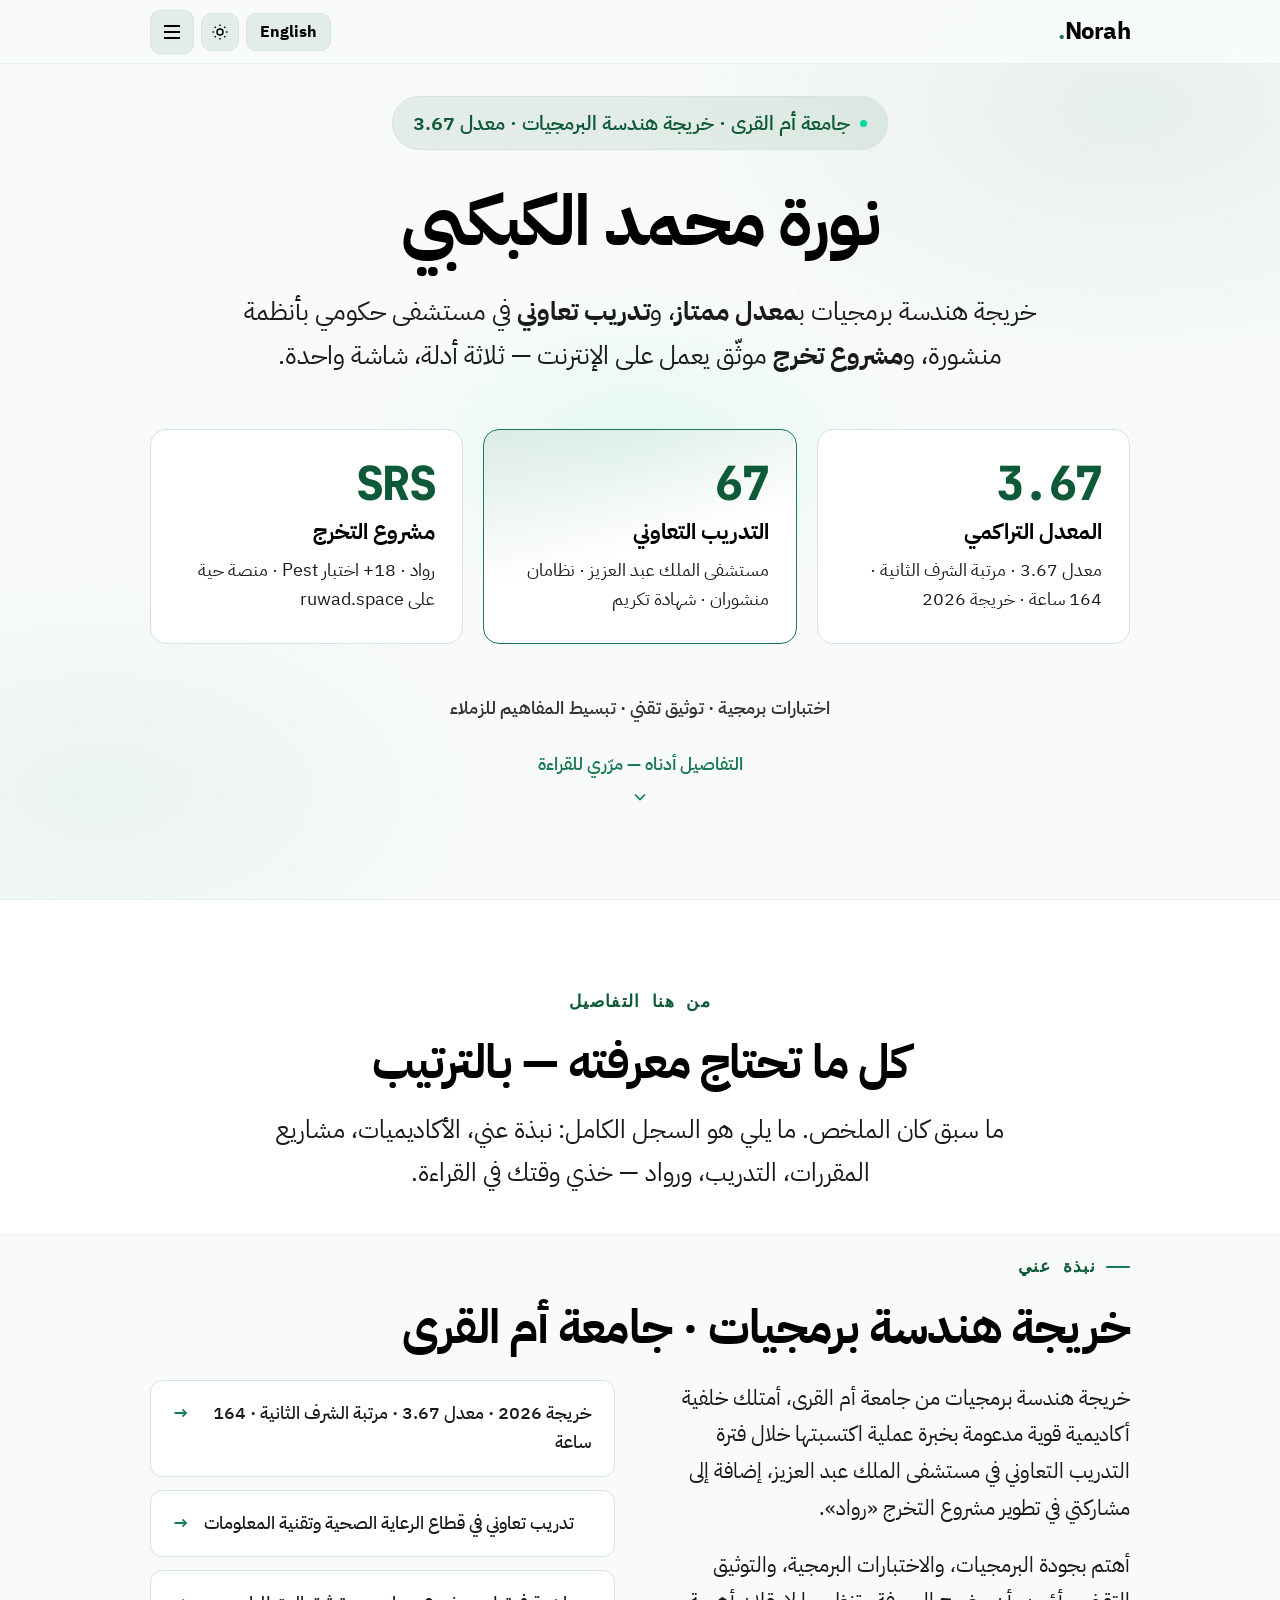
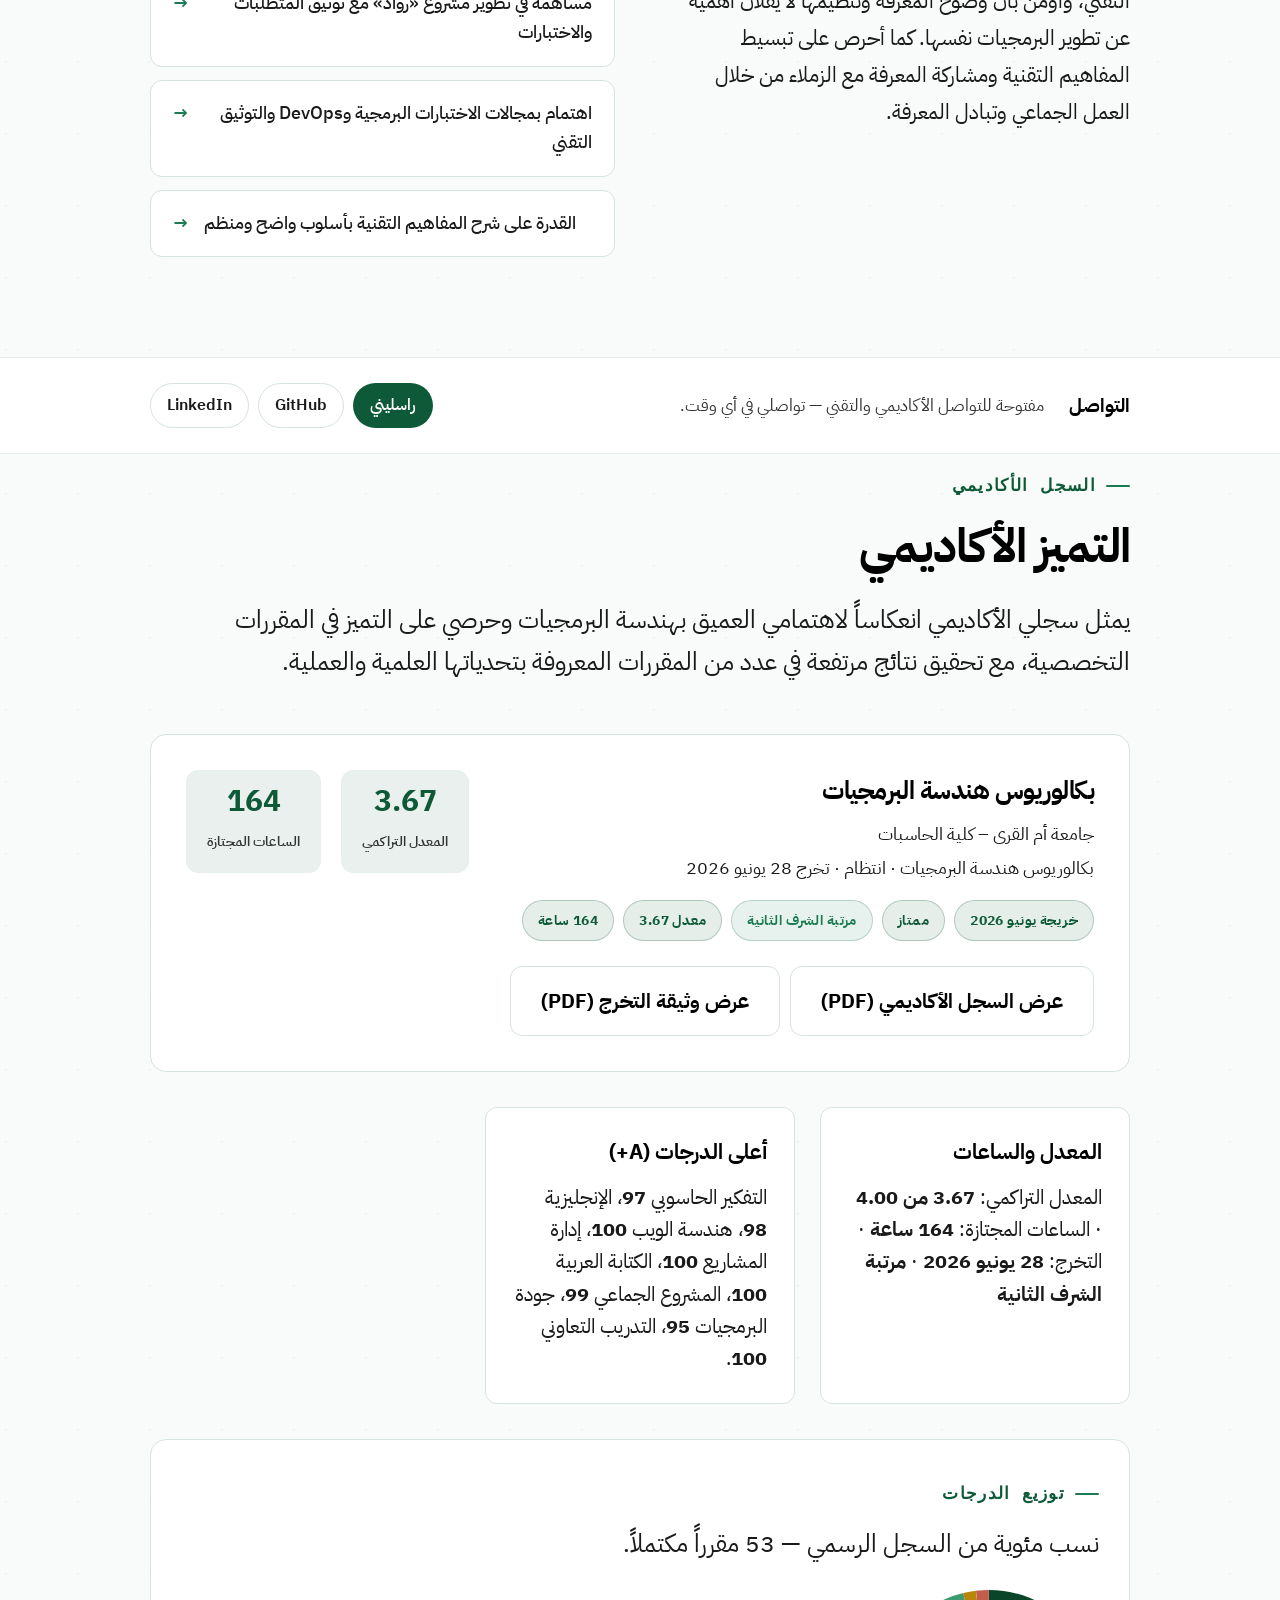
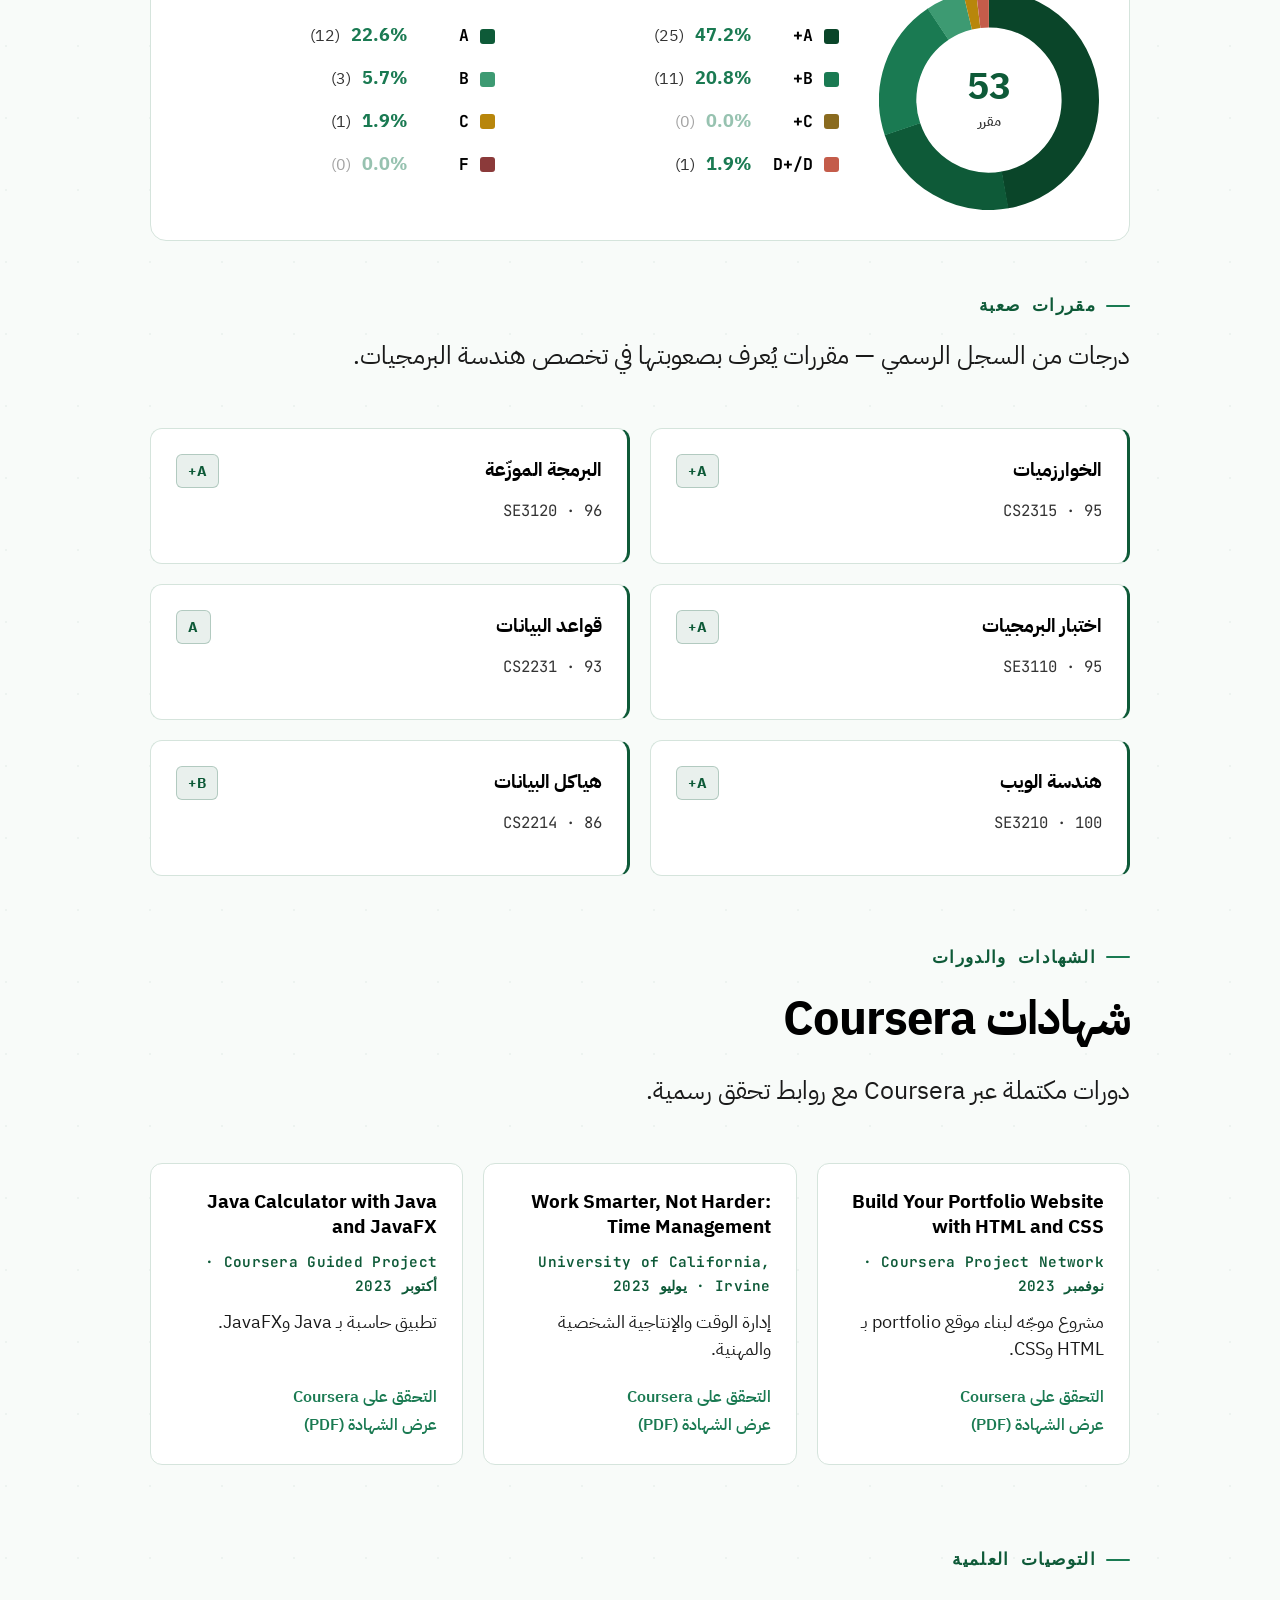
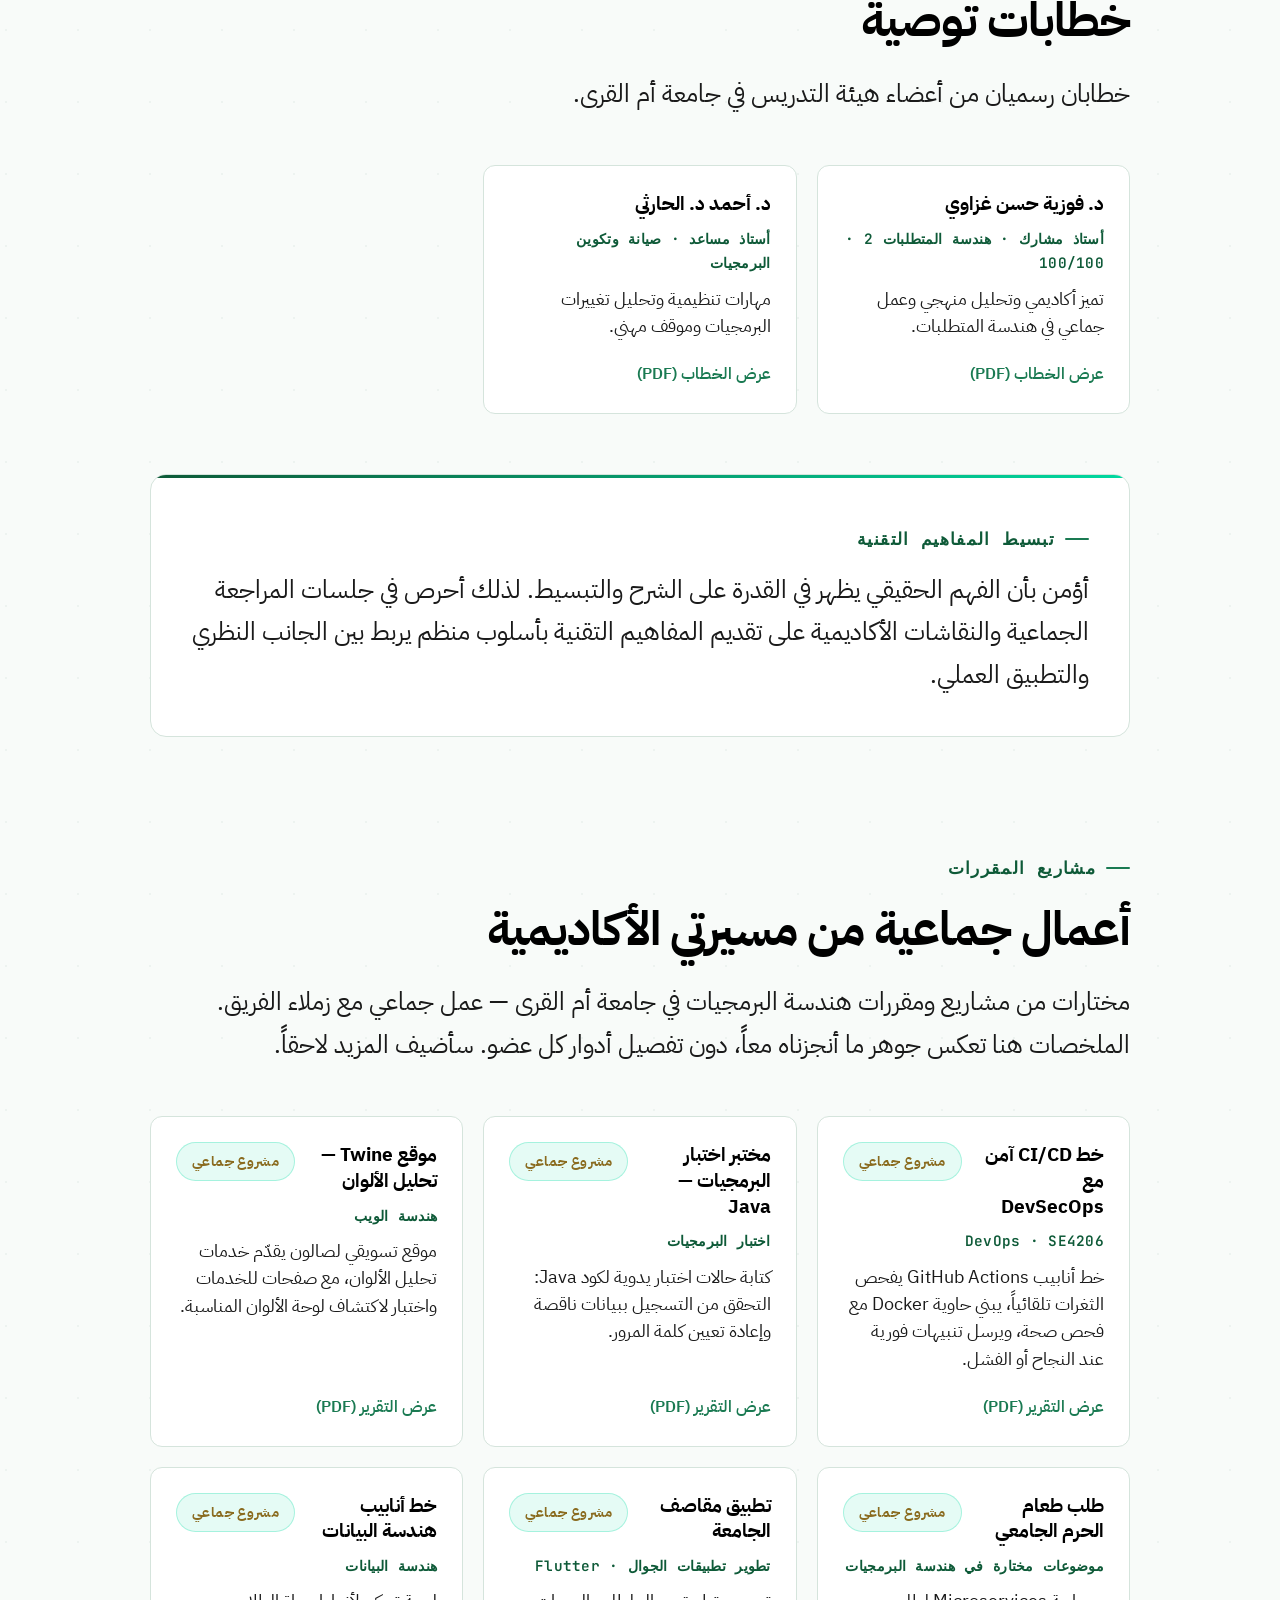
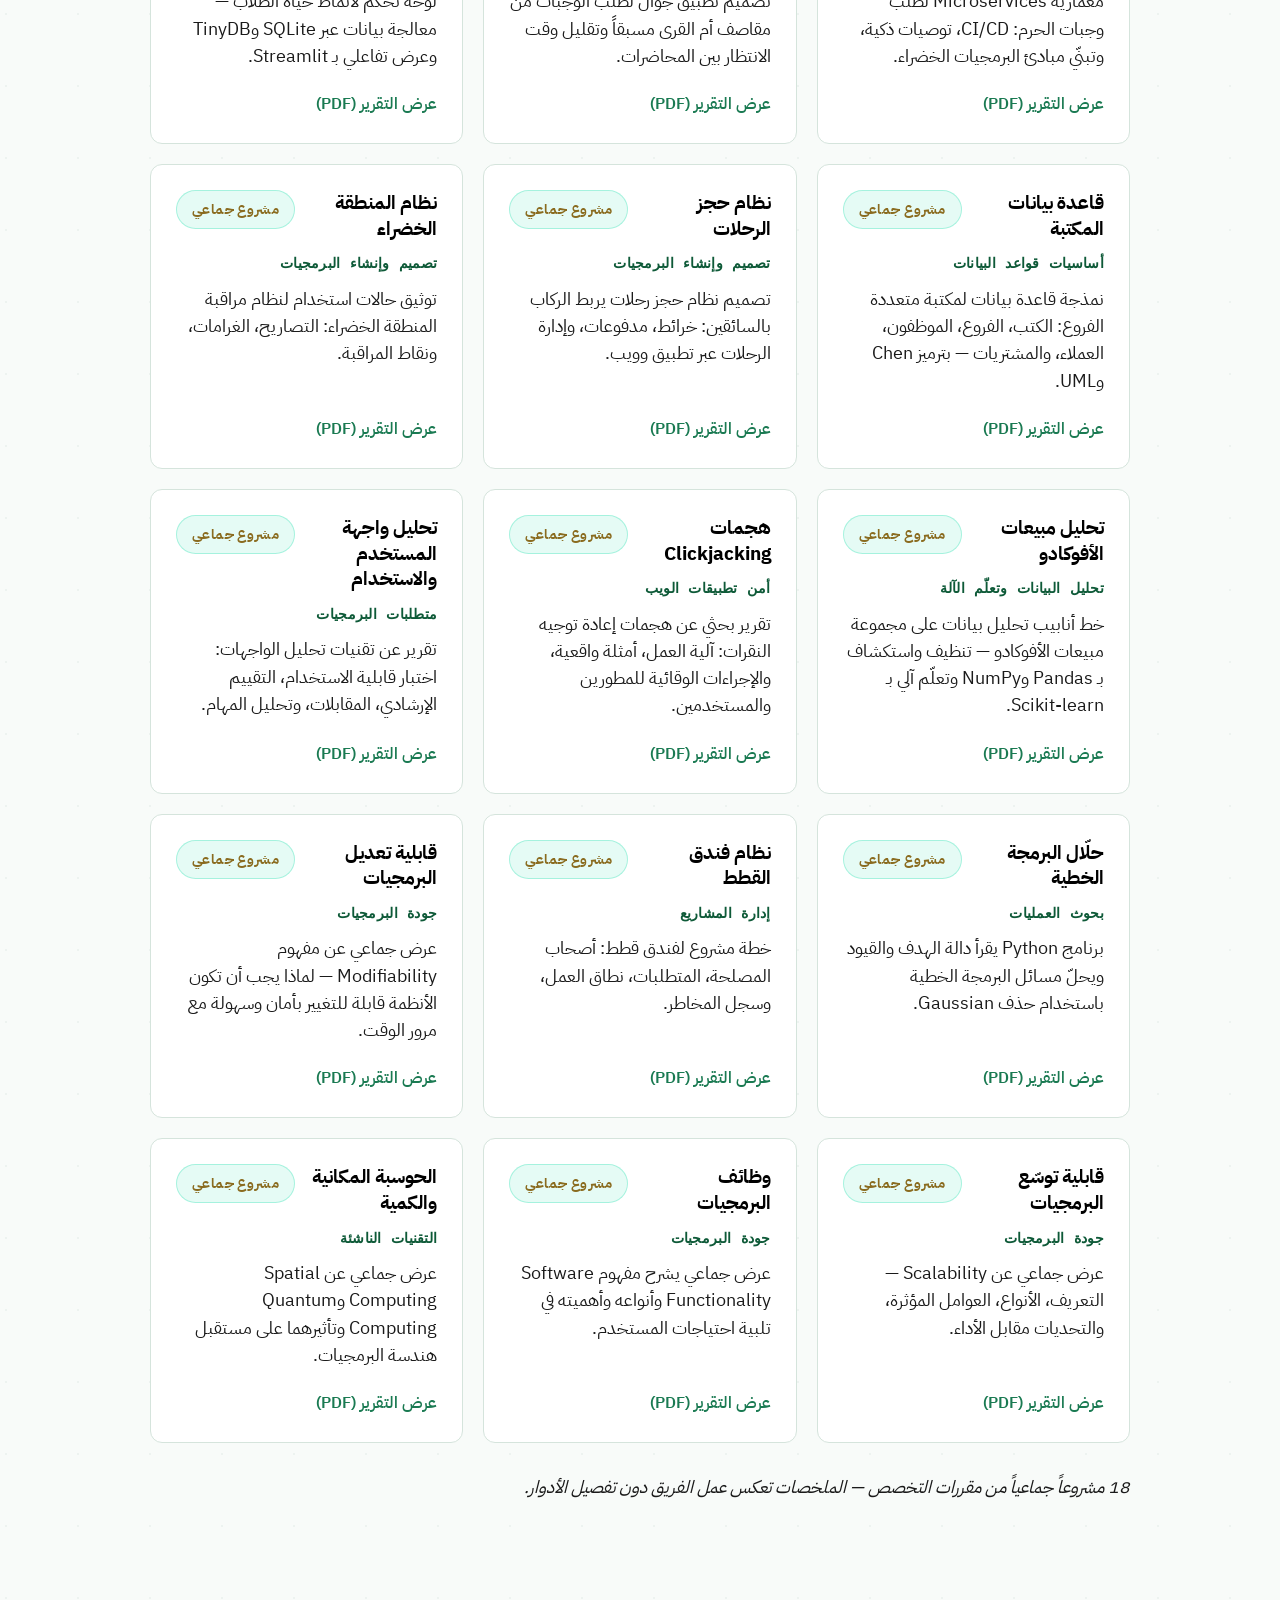
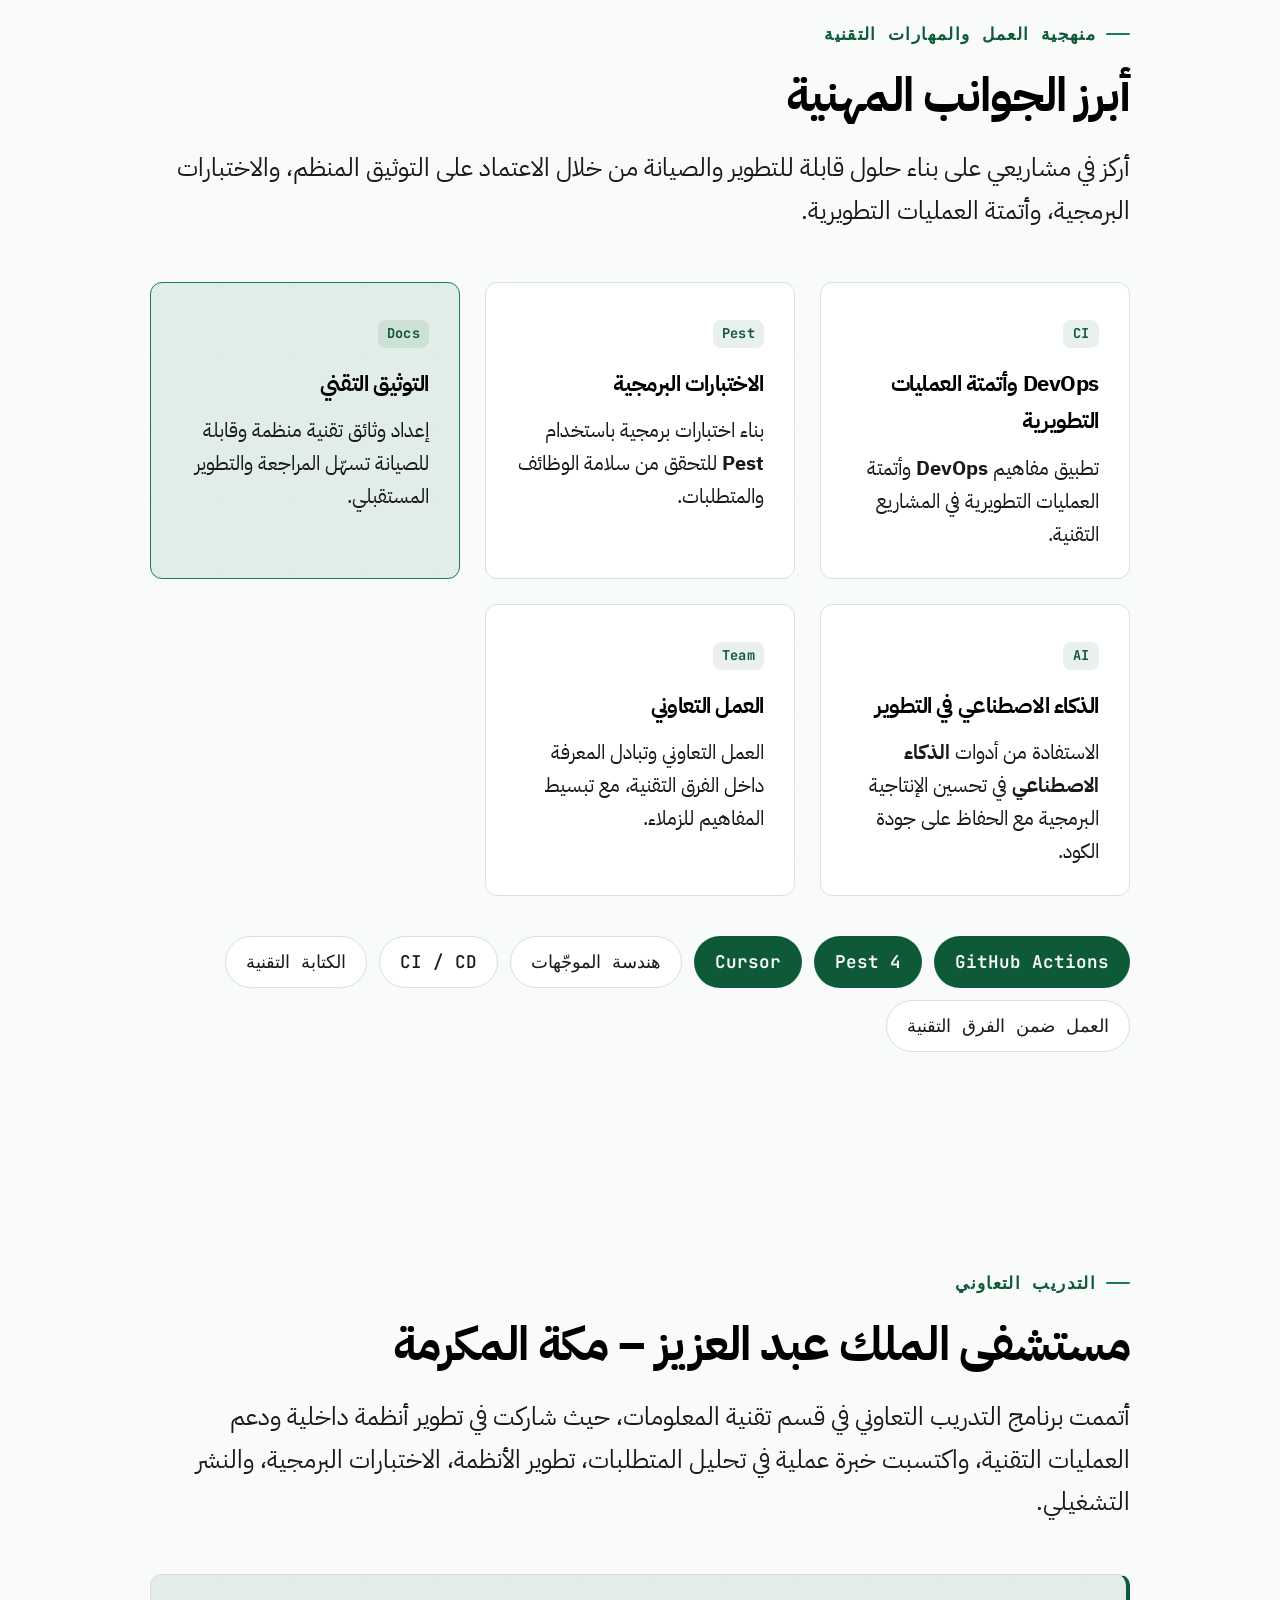
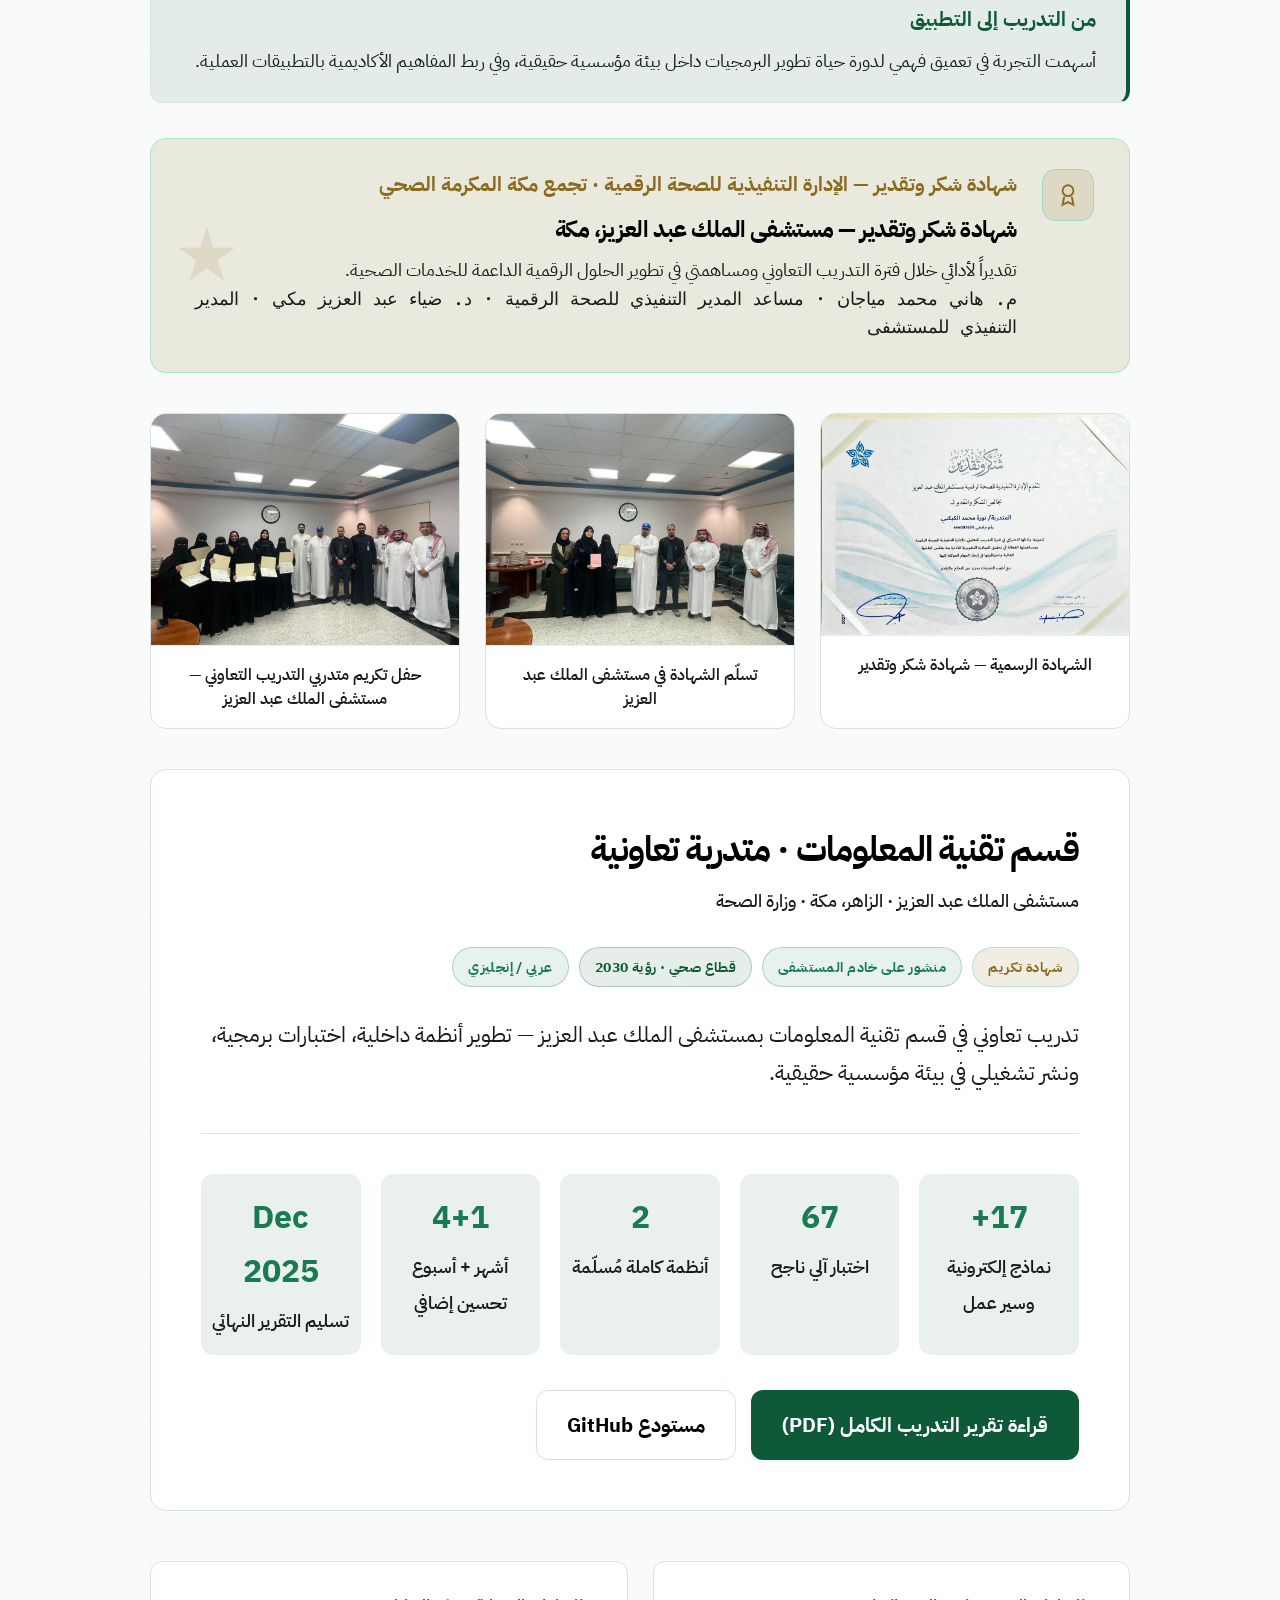
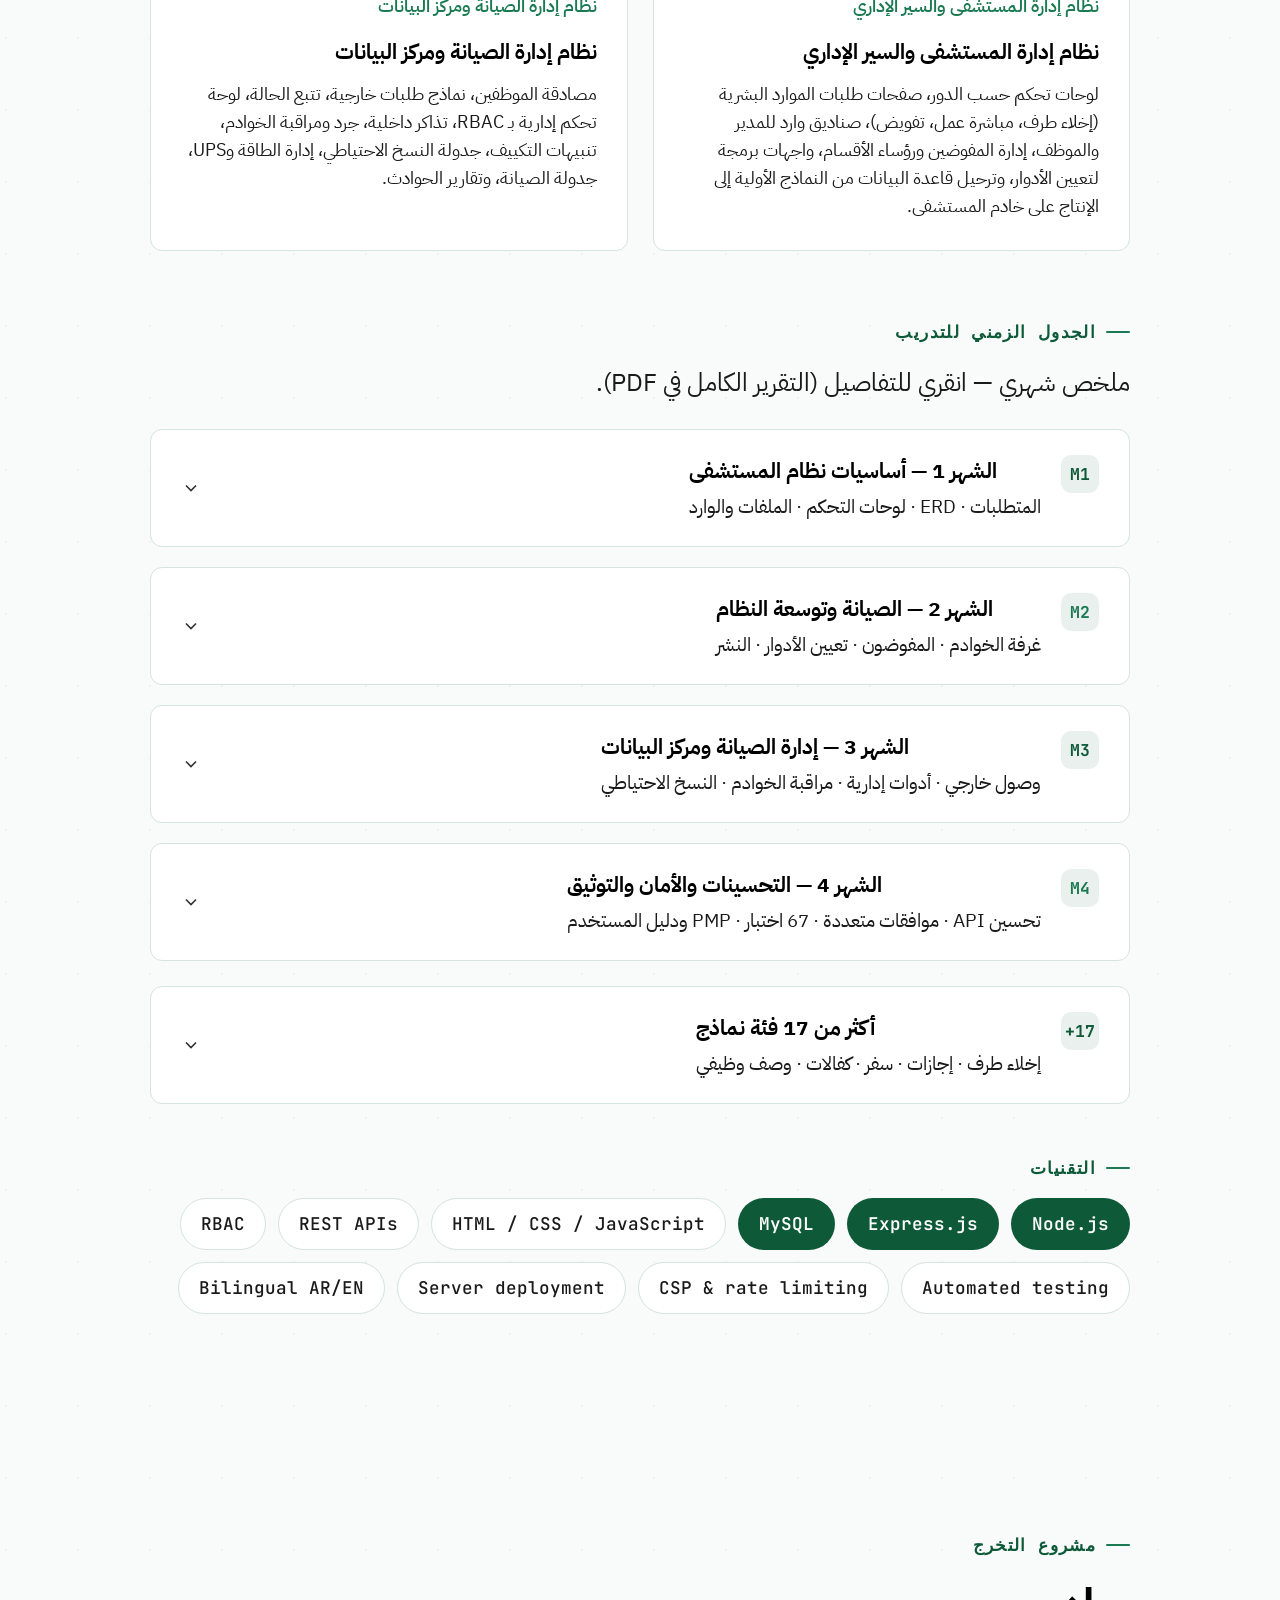
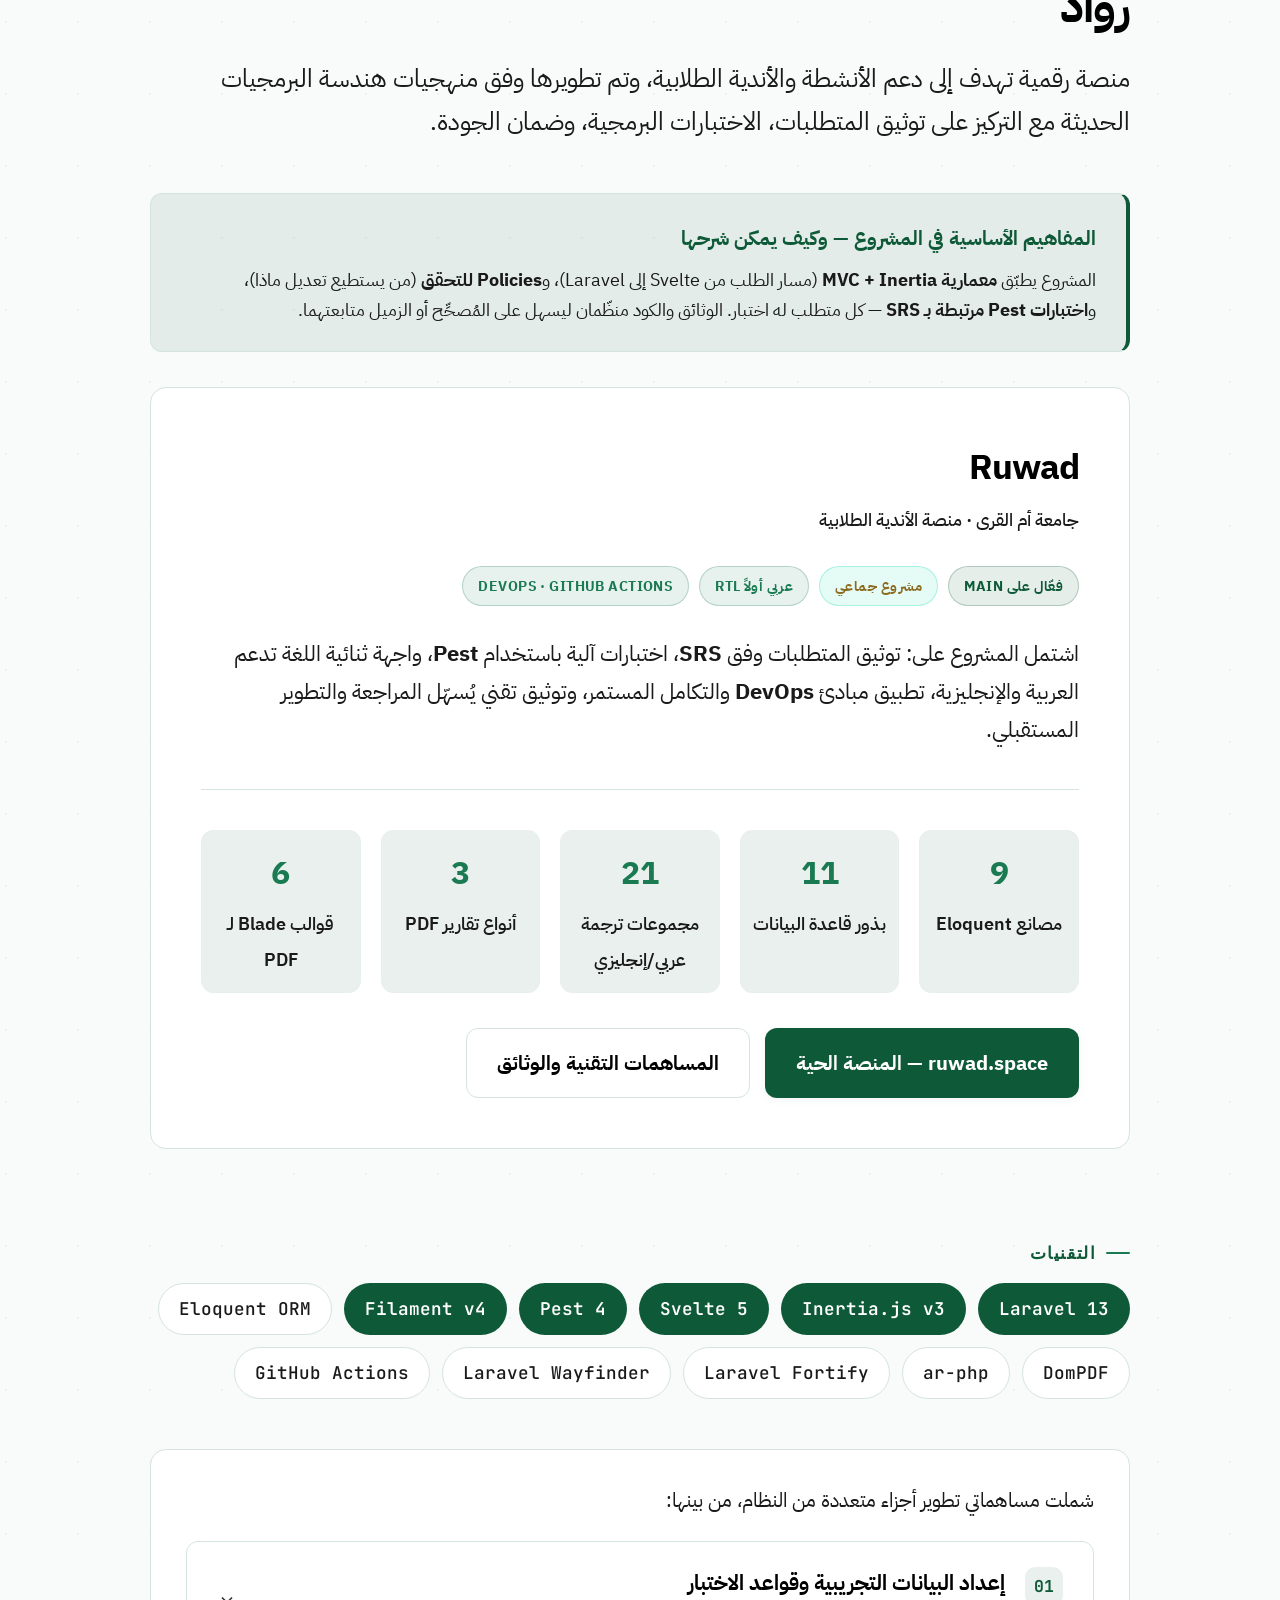
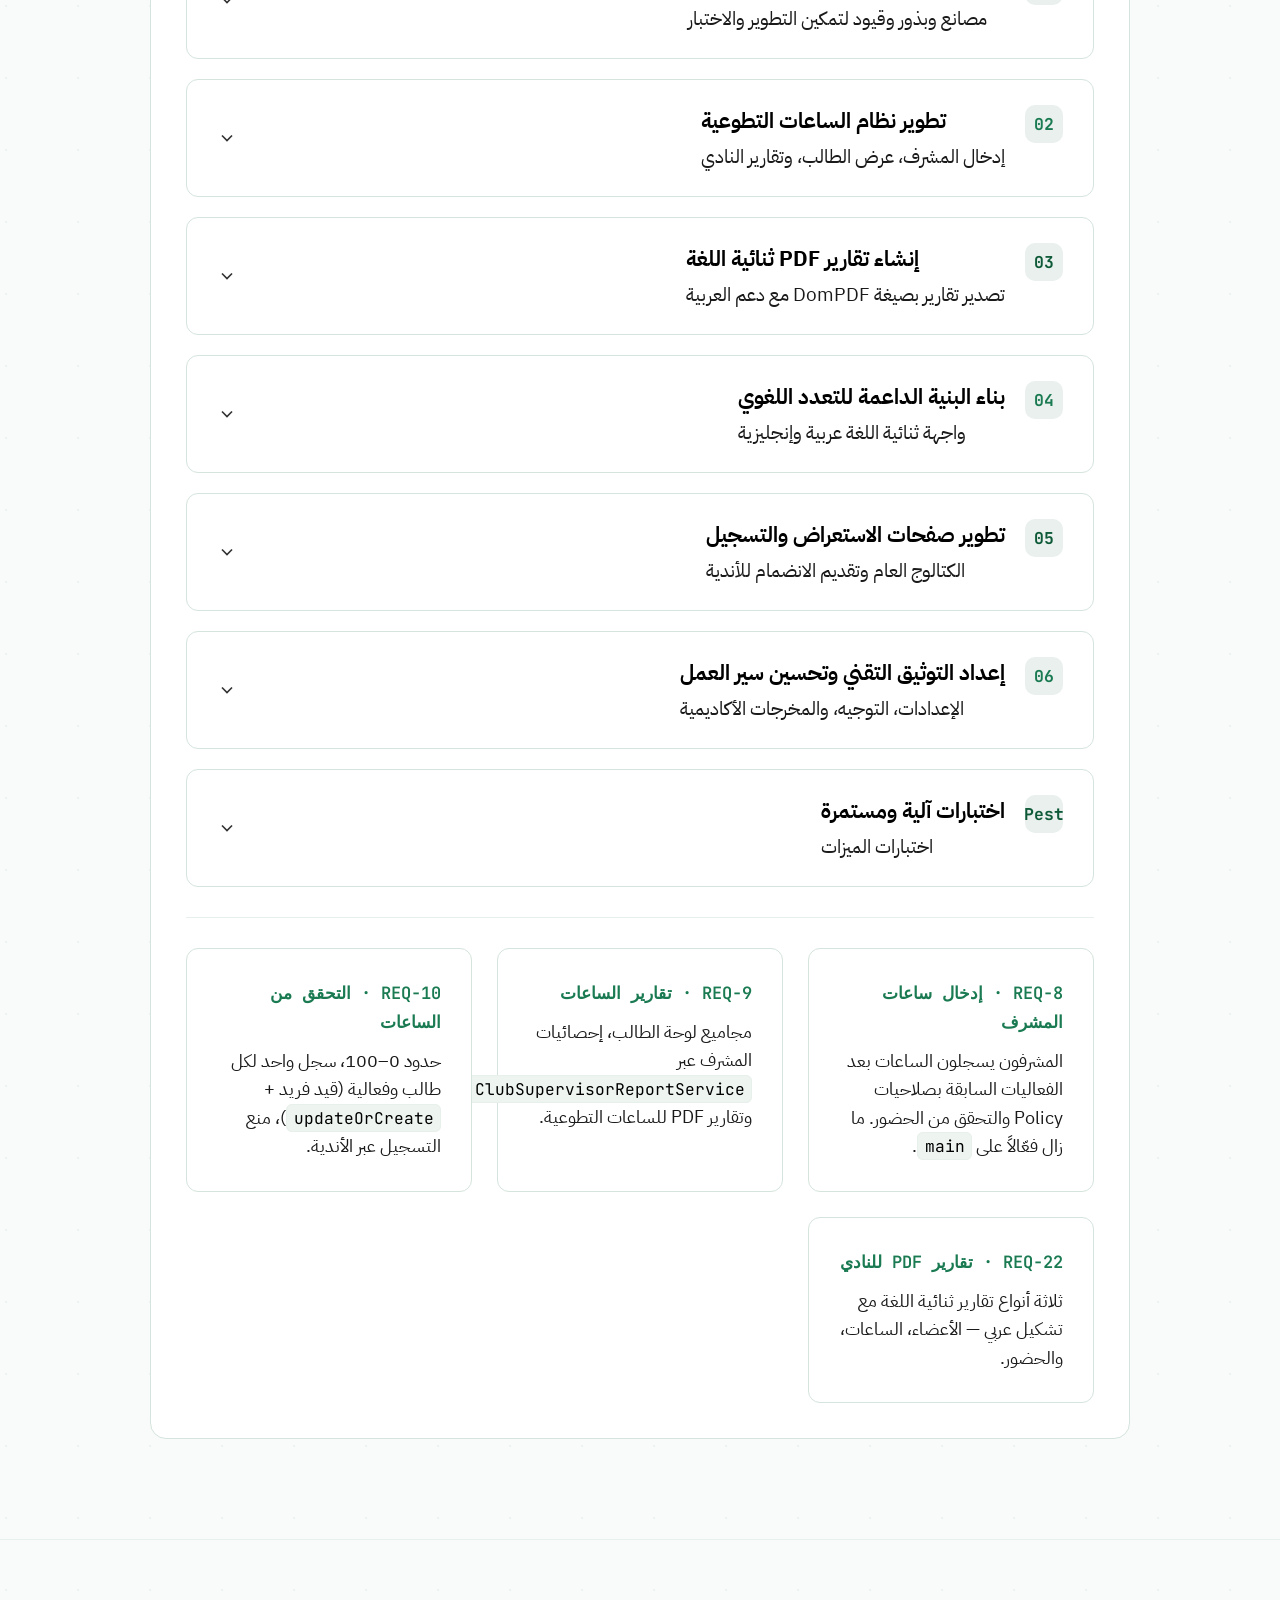
==== commit 9f3916bc: "update" ====
--- a/index.html
+++ b/index.html
@@ -3,7 +3,7 @@
 <head>
   <meta charset="UTF-8">
   <meta name="viewport" content="width=device-width, initial-scale=1, viewport-fit=cover">
-  <meta name="description" content="خريجة هندسة برمجيات من جامعة أم القرى، بمعدل تراكمي 3.66 من 4.00، مع اهتمام بهندسة البرمجيات وجودة البرمجيات والتوثيق التقني.">
+  <meta name="description" content="خريجة هندسة برمجيات من جامعة أم القرى، بمعدل تراكمي 3.67 من 4.00 ومرتبة الشرف الثانية، مع اهتمام بهندسة البرمجيات وجودة البرمجيات والتوثيق التقني.">
   <title>نورة محمد الكبكبي | خريجة هندسة برمجيات</title>
   <link rel="preconnect" href="https://fonts.googleapis.com">
   <link rel="preconnect" href="https://fonts.gstatic.com" crossorigin>
@@ -30,6 +30,7 @@
         <li><a href="#highlights" data-i18n="nav.highlights">لمحة عامة</a></li>
         <li><a href="#details" data-i18n="nav.details">التفاصيل</a></li>
         <li><a href="#academics" data-i18n="nav.academics">السجل الأكاديمي</a></li>
+        <li><a href="#credentials" data-i18n="nav.credentials">الشهادات والتوصيات</a></li>
         <li><a href="#course-projects" data-i18n="nav.courseproj">مشاريع المقررات</a></li>
         <li><a href="#training" data-i18n="nav.training">التدريب</a></li>
         <li><a href="#project" data-i18n="nav.project">رواد</a></li>
@@ -59,7 +60,7 @@
       <div class="hero-intro">
         <div class="hero-eyebrow">
           <span class="dot" aria-hidden="true"></span>
-          <span data-i18n="hero.eyebrow">جامعة أم القرى · هندسة البرمجيات · معدل 3.66</span>
+          <span data-i18n="hero.eyebrow">جامعة أم القرى · خريجة هندسة البرمجيات · معدل 3.67</span>
         </div>
         <h1 data-i18n="hero.title">نورة محمد الكبكبي</h1>
         <p class="hero-hook" data-i18n-html="hero.hook">خريجة هندسة برمجيات ب<strong>معدل ممتاز</strong>، و<strong>تدريب تعاوني</strong> في مستشفى حكومي بأنظمة منشورة، و<strong>مشروع تخرج</strong> موثّق يعمل على الإنترنت — ثلاثة أدلة، شاشة واحدة.</p>
@@ -67,9 +68,9 @@
 
       <div class="hero-pillars" data-i18n-aria="hero.pillars.aria" aria-label="أبرز ما أريد أن تتذكروه">
         <a href="#academics" class="hero-pillar">
-          <span class="hero-pillar-metric">3.66</span>
+          <span class="hero-pillar-metric">3.67</span>
           <h2 data-i18n="highlights.academics.t">المعدل التراكمي</h2>
-          <p data-i18n="hero.pillar.academics">164 ساعة مكتملة · درجات A+ في مقررات صعبة · تقييم ممتاز</p>
+          <p data-i18n="hero.pillar.academics">معدل 3.67 · مرتبة الشرف الثانية · 164 ساعة · خريجة 2026</p>
         </a>
         <a href="#training" class="hero-pillar hero-pillar-featured">
           <span class="hero-pillar-metric">67</span>
@@ -111,7 +112,7 @@
           <p data-i18n-html="about.p2">أهتم بجودة البرمجيات، والاختبارات البرمجية، والتوثيق التقني، وأؤمن بأن وضوح المعرفة وتنظيمها لا يقلان أهمية عن تطوير البرمجيات نفسها. كما أحرص على تبسيط المفاهيم التقنية ومشاركة المعرفة مع الزملاء من خلال العمل الجماعي وتبادل المعرفة.</p>
         </div>
         <ul class="focus-list">
-          <li data-i18n="about.f1">معدل تراكمي 3.66 وإتمام 164 ساعة أكاديمية</li>
+          <li data-i18n="about.f1">خريجة 2026 · معدل 3.67 · مرتبة الشرف الثانية · 164 ساعة</li>
           <li data-i18n="about.f2">تدريب تعاوني في قطاع الرعاية الصحية وتقنية المعلومات</li>
           <li data-i18n="about.f3">مساهمة في تطوير مشروع «رواد» مع توثيق المتطلبات والاختبارات</li>
           <li data-i18n="about.f4">اهتمام بمجالات الاختبارات البرمجية وDevOps والتوثيق التقني</li>
@@ -149,14 +150,16 @@
             <p class="education-school" data-i18n="edu.school">جامعة أم القرى – كلية الحاسبات</p>
             <p class="education-degree" data-i18n="edu.degree">بكالوريوس هندسة البرمجيات</p>
             <div class="academic-badges">
+              <span class="badge badge-live" data-i18n="academics.badge.graduated">خريجة يونيو 2026</span>
               <span class="badge badge-live" data-i18n="academics.badge.excellent">ممتاز</span>
-              <span class="badge badge-deployed" data-i18n="academics.badge.gpa">معدل 3.66</span>
+              <span class="badge badge-deployed" data-i18n="academics.badge.honors">مرتبة الشرف الثانية</span>
+              <span class="badge badge-health" data-i18n="academics.badge.gpa">معدل 3.67</span>
               <span class="badge badge-health" data-i18n="academics.badge.hours">164 ساعة أكاديمية</span>
             </div>
           </div>
           <div class="education-stats">
             <div class="edu-stat">
-              <strong>3.66</strong>
+              <strong>3.67</strong>
               <span data-i18n="edu.gpa">المعدل التراكمي</span>
             </div>
             <div class="edu-stat">
@@ -165,13 +168,16 @@
             </div>
           </div>
         </div>
-        <a href="assets/academic-record.pdf" class="btn btn-ghost" target="_blank" rel="noopener noreferrer" data-i18n="edu.link">عرض السجل الأكاديمي (PDF)</a>
+        <div class="education-doc-links">
+          <a href="assets/academic-record.pdf" class="btn btn-ghost" target="_blank" rel="noopener noreferrer" data-i18n="edu.link">عرض السجل الأكاديمي (PDF)</a>
+          <a href="assets/graduation-certificate.pdf" class="btn btn-ghost" target="_blank" rel="noopener noreferrer" data-i18n="edu.grad.link">عرض وثيقة التخرج (PDF)</a>
+        </div>
       </article>
 
       <div class="academic-strengths-grid academic-strengths-compact">
         <article class="academic-strength-card">
           <h4 data-i18n="academics.overall.title">المعدل والساعات</h4>
-          <p data-i18n-html="academics.overall.desc">المعدل التراكمي: <strong>3.66 من 4.00</strong> · الساعات المجتازة: <strong>164 ساعة أكاديمية</strong></p>
+          <p data-i18n-html="academics.overall.desc">المعدل التراكمي: <strong>3.67 من 4.00</strong> · الساعات المجتازة: <strong>164 ساعة</strong> · التخرج: <strong>28 يونيو 2026</strong> · <strong>مرتبة الشرف الثانية</strong></p>
         </article>
         <article class="academic-strength-card">
           <h4 data-i18n="academics.top.title">أعلى الدرجات (A+)</h4>
@@ -241,6 +247,63 @@
           <p class="course-code">CS2214 · 86</p>
         </article>
       </div>
+
+      <section id="credentials" class="credentials-section">
+        <p class="section-label" data-i18n="certs.label">الشهادات والدورات</p>
+        <h2 class="section-title" data-i18n="certs.title">شهادات Coursera وتوثيق مهني</h2>
+        <p class="section-lead" data-i18n="certs.lead">شهادات مكتملة عبر Coursera — مع روابط تحقق رسمية من المنصة.</p>
+        <div class="course-projects-grid">
+          <article class="course-project-card">
+            <div class="course-project-header">
+              <h4 data-i18n="certs.c1.title">Build Your Portfolio Website with HTML and CSS</h4>
+            </div>
+            <p class="course-project-course" data-i18n="certs.c1.issuer">Coursera Project Network · Nov 2023</p>
+            <p class="course-project-desc" data-i18n="certs.c1.desc">Guided project building a portfolio site with semantic HTML and CSS.</p>
+            <a href="https://coursera.org/verify/M53HGSHR98Z8" class="course-project-link" target="_blank" rel="noopener noreferrer" data-i18n="certs.verify">Verify on Coursera</a>
+            <a href="assets/coursera-portfolio-html-css.pdf" class="course-project-link" target="_blank" rel="noopener noreferrer" data-i18n="certs.pdf">View certificate (PDF)</a>
+          </article>
+          <article class="course-project-card">
+            <div class="course-project-header">
+              <h4 data-i18n="certs.c2.title">Work Smarter, Not Harder: Time Management</h4>
+            </div>
+            <p class="course-project-course" data-i18n="certs.c2.issuer">University of California, Irvine · Jul 2023</p>
+            <p class="course-project-desc" data-i18n="certs.c2.desc">Personal and professional productivity, prioritization, and planning.</p>
+            <a href="https://coursera.org/verify/C6M96FDN5RHA" class="course-project-link" target="_blank" rel="noopener noreferrer" data-i18n="certs.verify">Verify on Coursera</a>
+            <a href="assets/coursera-time-management.pdf" class="course-project-link" target="_blank" rel="noopener noreferrer" data-i18n="certs.pdf">View certificate (PDF)</a>
+          </article>
+          <article class="course-project-card">
+            <div class="course-project-header">
+              <h4 data-i18n="certs.c3.title">Java Calculator with Java and JavaFX</h4>
+            </div>
+            <p class="course-project-course" data-i18n="certs.c3.issuer">Coursera Guided Project · Oct 2023</p>
+            <p class="course-project-desc" data-i18n="certs.c3.desc">Hands-on Java desktop app with JavaFX UI components.</p>
+            <a href="https://coursera.org/verify/2KX28F9G4VR4" class="course-project-link" target="_blank" rel="noopener noreferrer" data-i18n="certs.verify">Verify on Coursera</a>
+            <a href="assets/coursera-java-calculator.pdf" class="course-project-link" target="_blank" rel="noopener noreferrer" data-i18n="certs.pdf">View certificate (PDF)</a>
+          </article>
+        </div>
+
+        <p class="section-label credentials-rec-label" data-i18n="recs.label">التوصيات العلمية</p>
+        <h2 class="section-title" data-i18n="recs.title">خطابات توصية من أعضاء هيئة التدريس</h2>
+        <p class="section-lead" data-i18n="recs.lead">خطابان رسميان من جامعة أم القرى — مقررات هندسة البرمجيات.</p>
+        <div class="course-projects-grid">
+          <article class="course-project-card">
+            <div class="course-project-header">
+              <h4 data-i18n="recs.r1.name">Dr. Foziah Hassan Gazzawe</h4>
+            </div>
+            <p class="course-project-course" data-i18n="recs.r1.role">Associate Professor · Software Requirements II · 100/100</p>
+            <p class="course-project-desc" data-i18n="recs.r1.desc">Highlights analytical thinking, teamwork, and excellence in requirements engineering.</p>
+            <a href="assets/recommendation-gazzawe-requirements.pdf" class="course-project-link" target="_blank" rel="noopener noreferrer" data-i18n="recs.pdf">View letter (PDF)</a>
+          </article>
+          <article class="course-project-card">
+            <div class="course-project-header">
+              <h4 data-i18n="recs.r2.name">Dr. Ahmed D. Alharthi</h4>
+            </div>
+            <p class="course-project-course" data-i18n="recs.r2.role">Assistant Professor · Software Maintenance &amp; Configuration</p>
+            <p class="course-project-desc" data-i18n="recs.r2.desc">Commends organizational skills, change analysis, and professional attitude.</p>
+            <a href="assets/recommendation-alharthi-maintenance.pdf" class="course-project-link" target="_blank" rel="noopener noreferrer" data-i18n="recs.pdf">View letter (PDF)</a>
+          </article>
+        </div>
+      </section>
 
       <article id="teaching" class="teaching-section">
         <p class="section-label" data-i18n="teaching.label">تبسيط المفاهيم التقنية</p>
--- a/styles.css
+++ b/styles.css
@@ -1875,6 +1875,21 @@
   font-weight: 600;
 }
 
+.education-doc-links {
+  display: flex;
+  flex-wrap: wrap;
+  gap: 0.5rem;
+  width: 100%;
+}
+
+.credentials-section {
+  margin-top: 2.5rem;
+}
+
+.credentials-rec-label {
+  margin-top: 2.5rem;
+}
+
 /* Credentials gallery */
 
 .credential-gallery {
@@ -2671,6 +2686,14 @@
     justify-content: center;
   }
 
+  .education-doc-links {
+    flex-direction: column;
+  }
+
+  .education-doc-links .btn {
+    width: 100%;
+  }
+
   .grade-distribution-card {
     padding: 1.15rem;
     margin-top: 1.25rem;
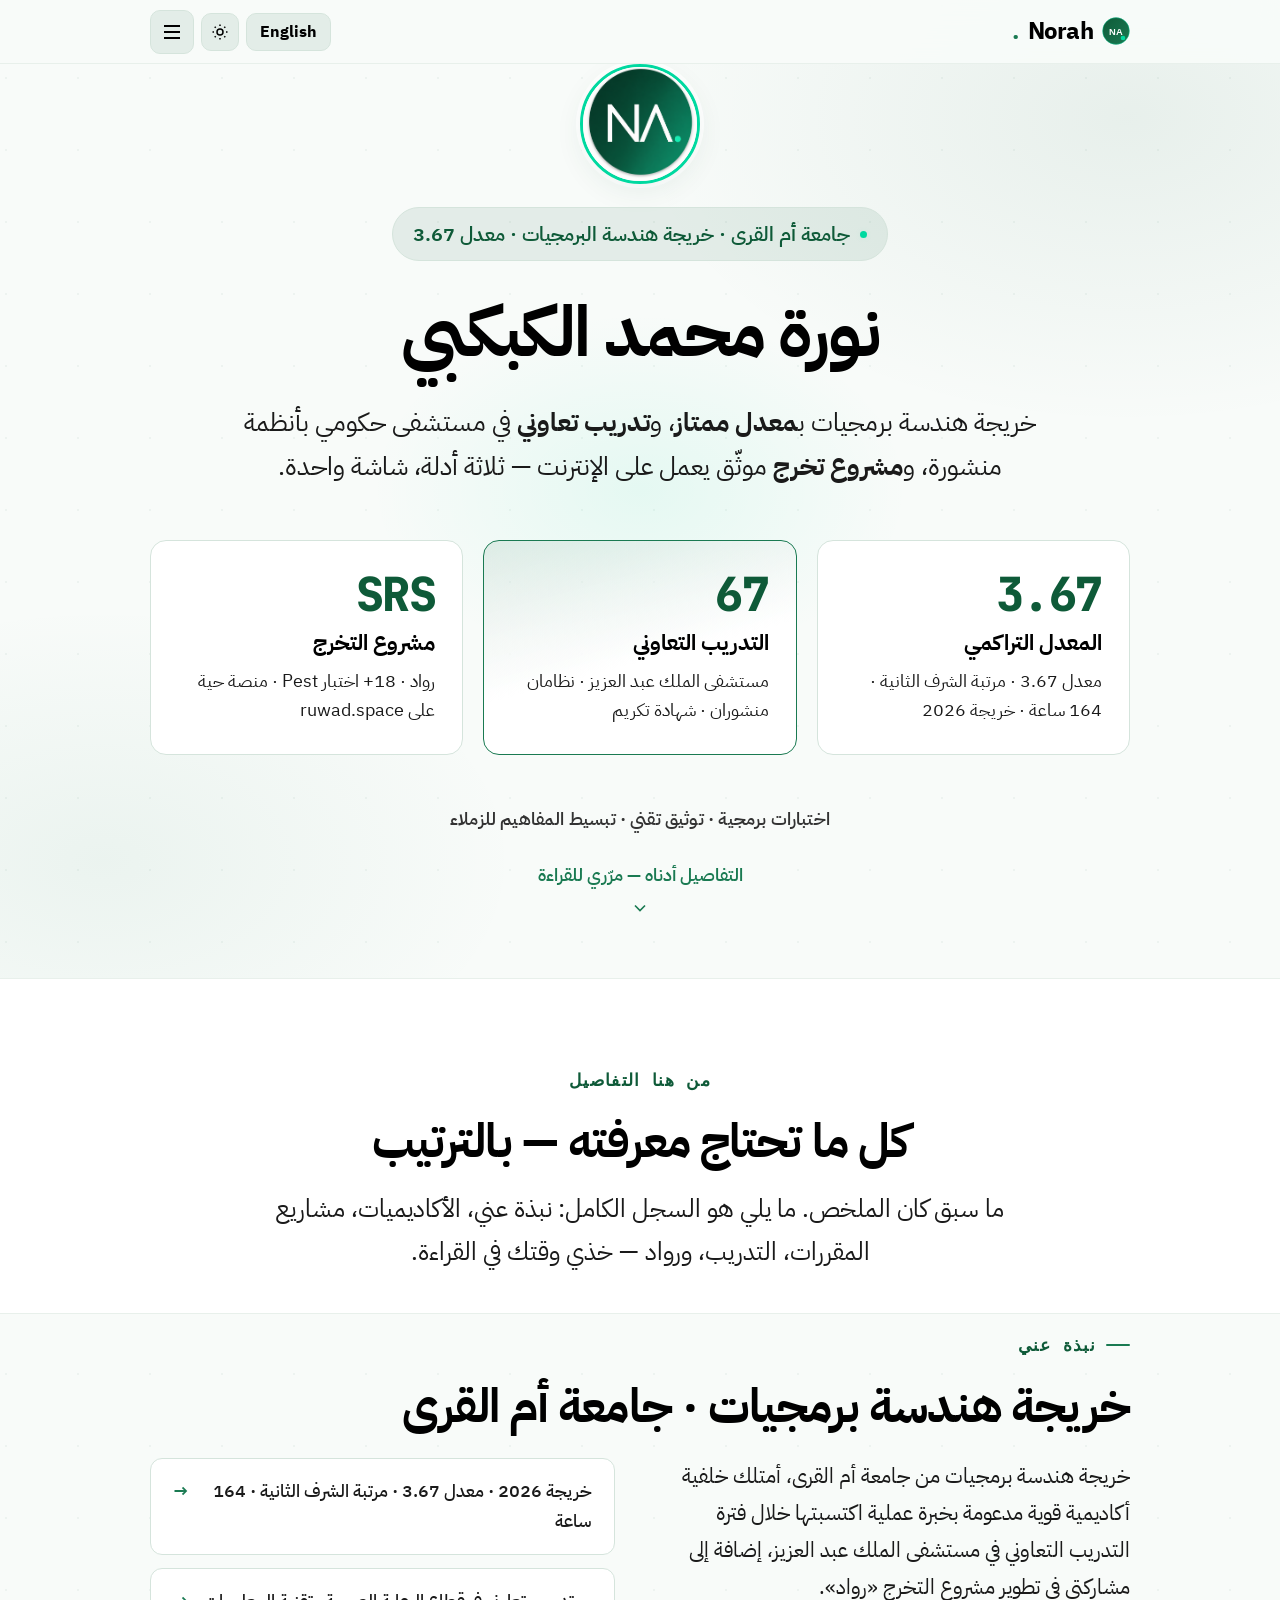
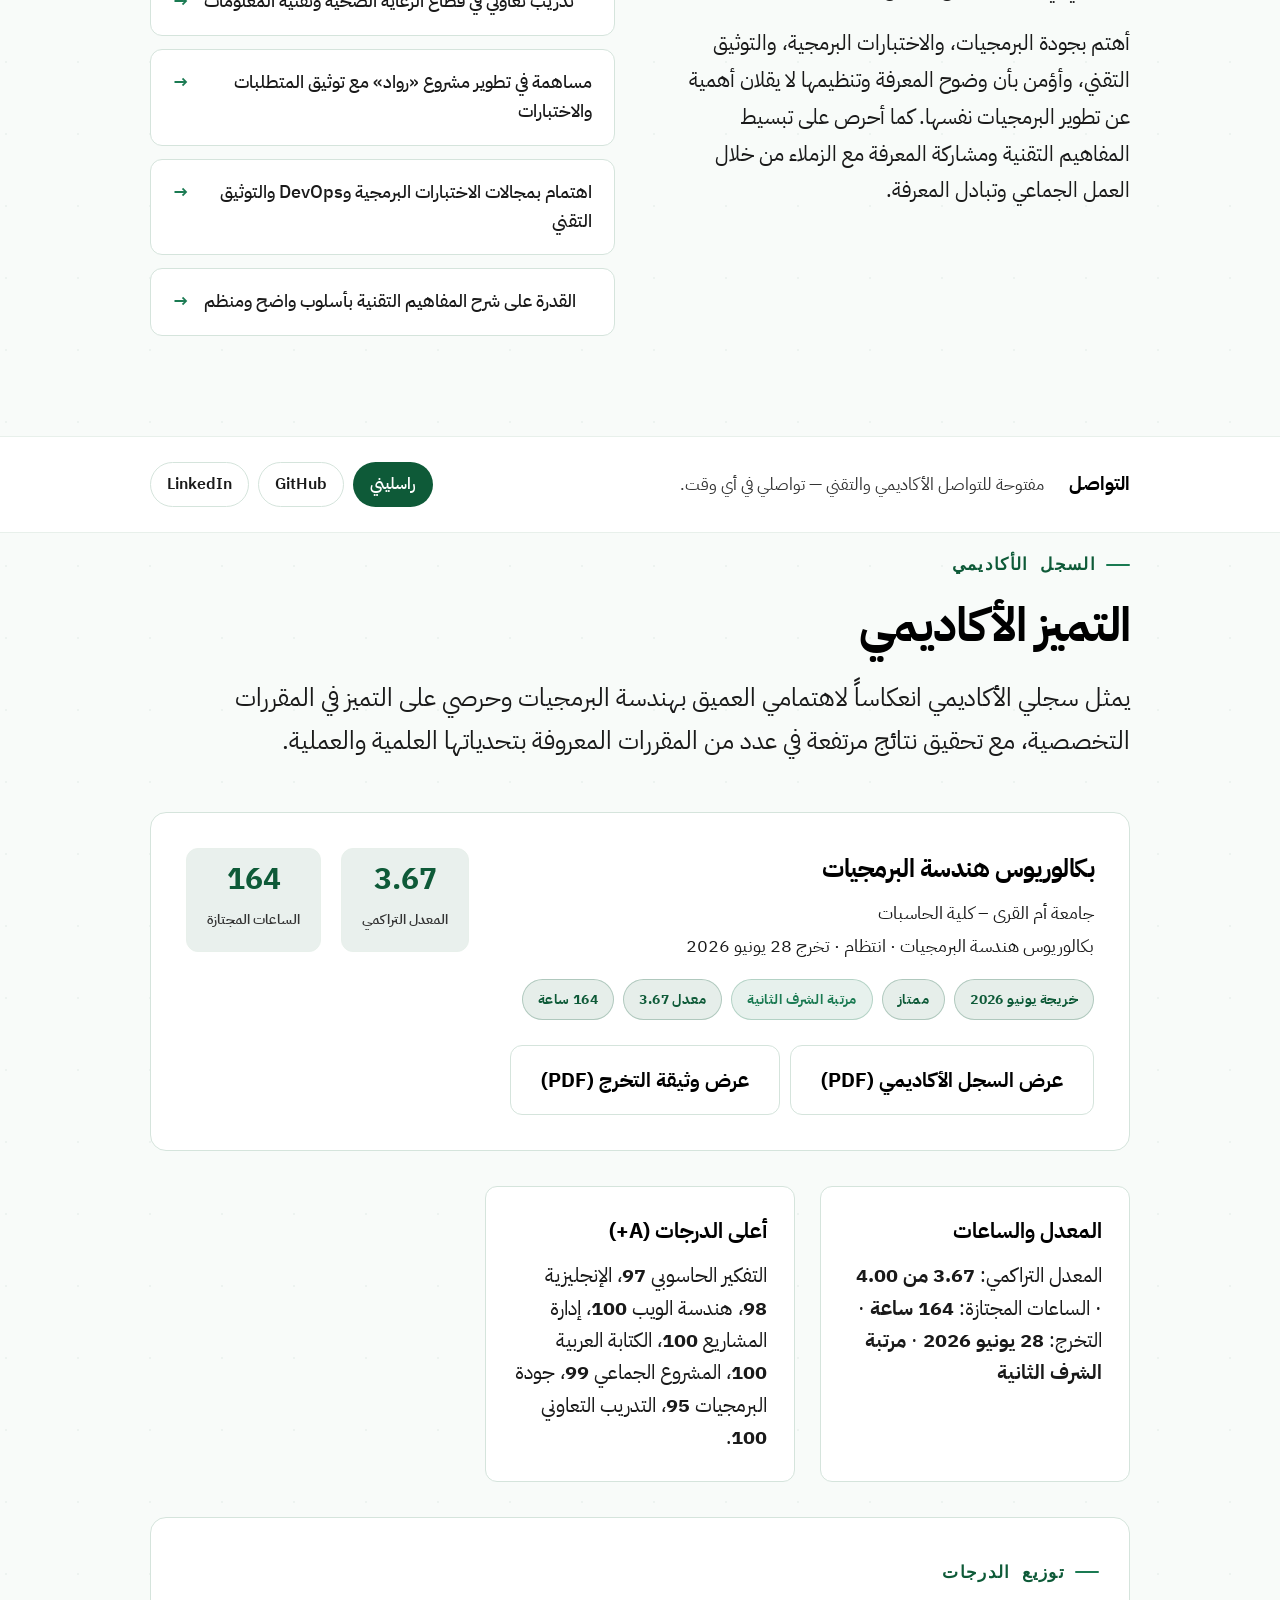
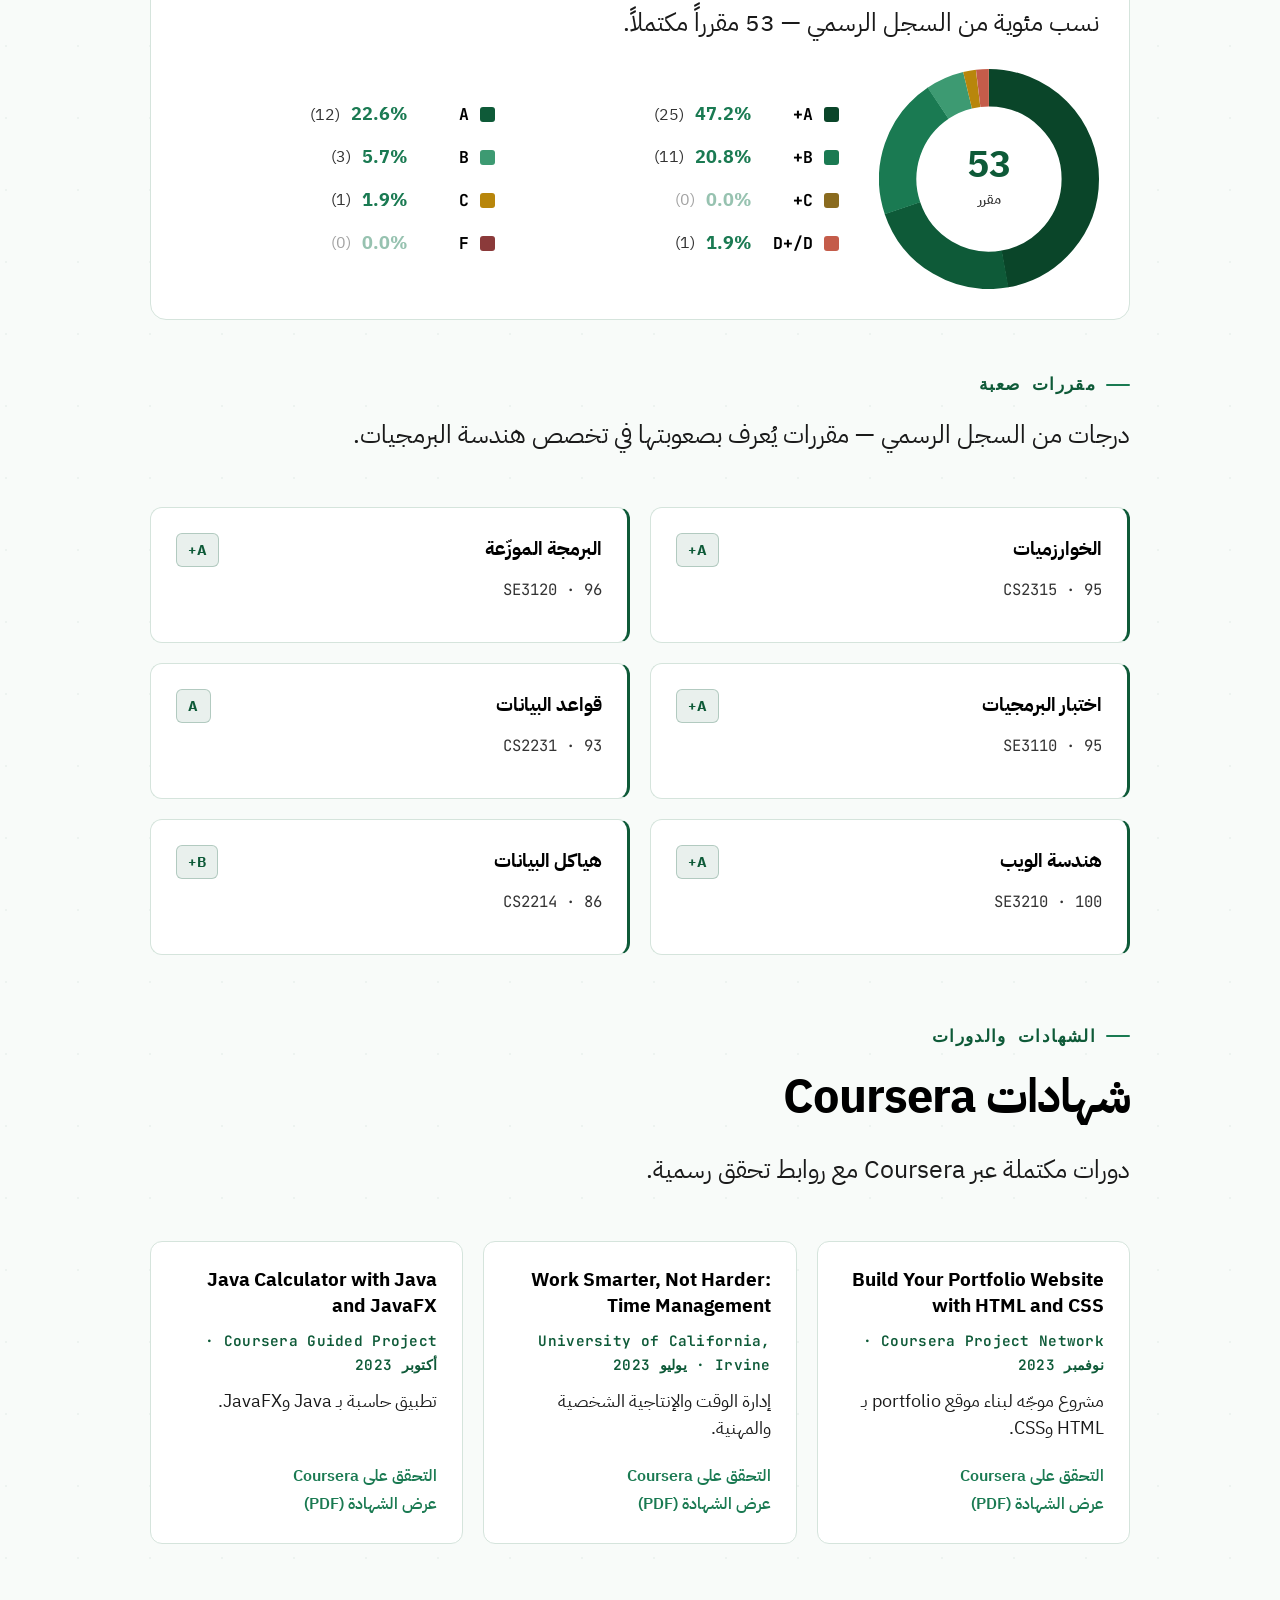
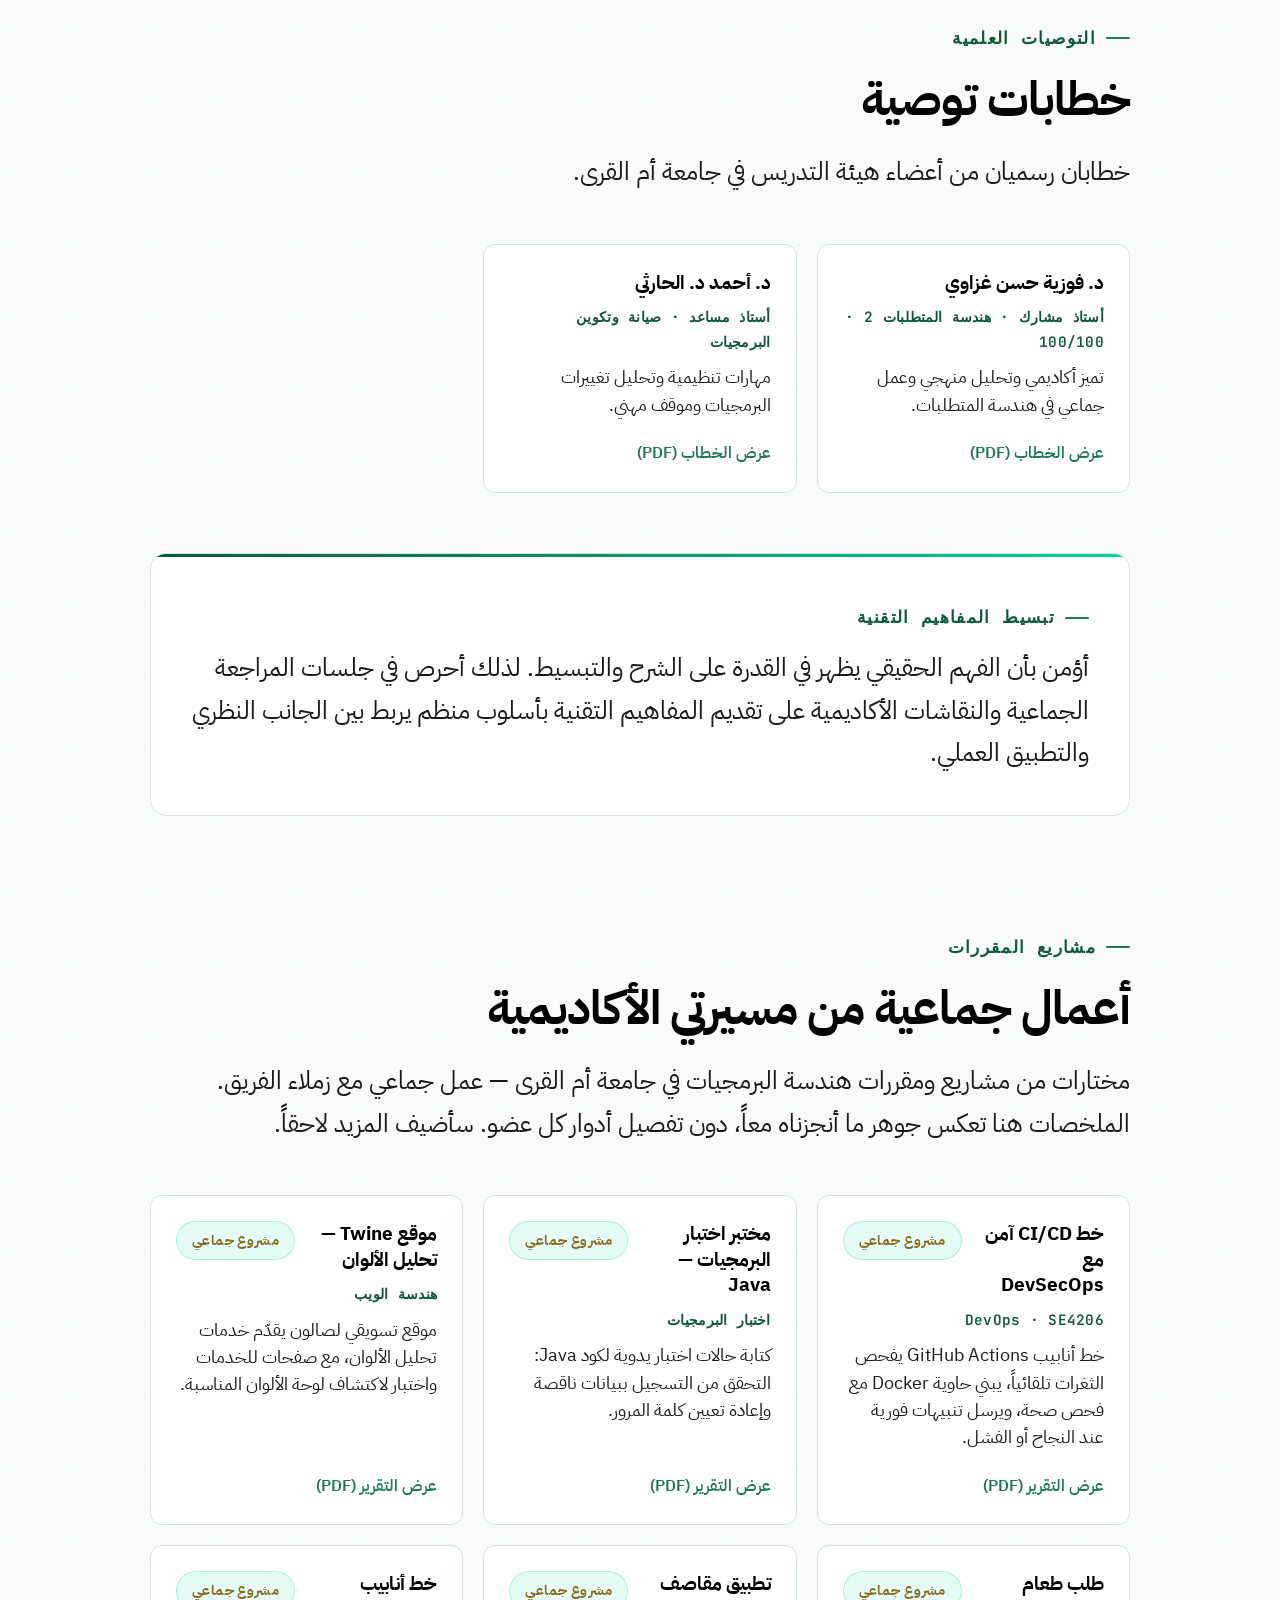
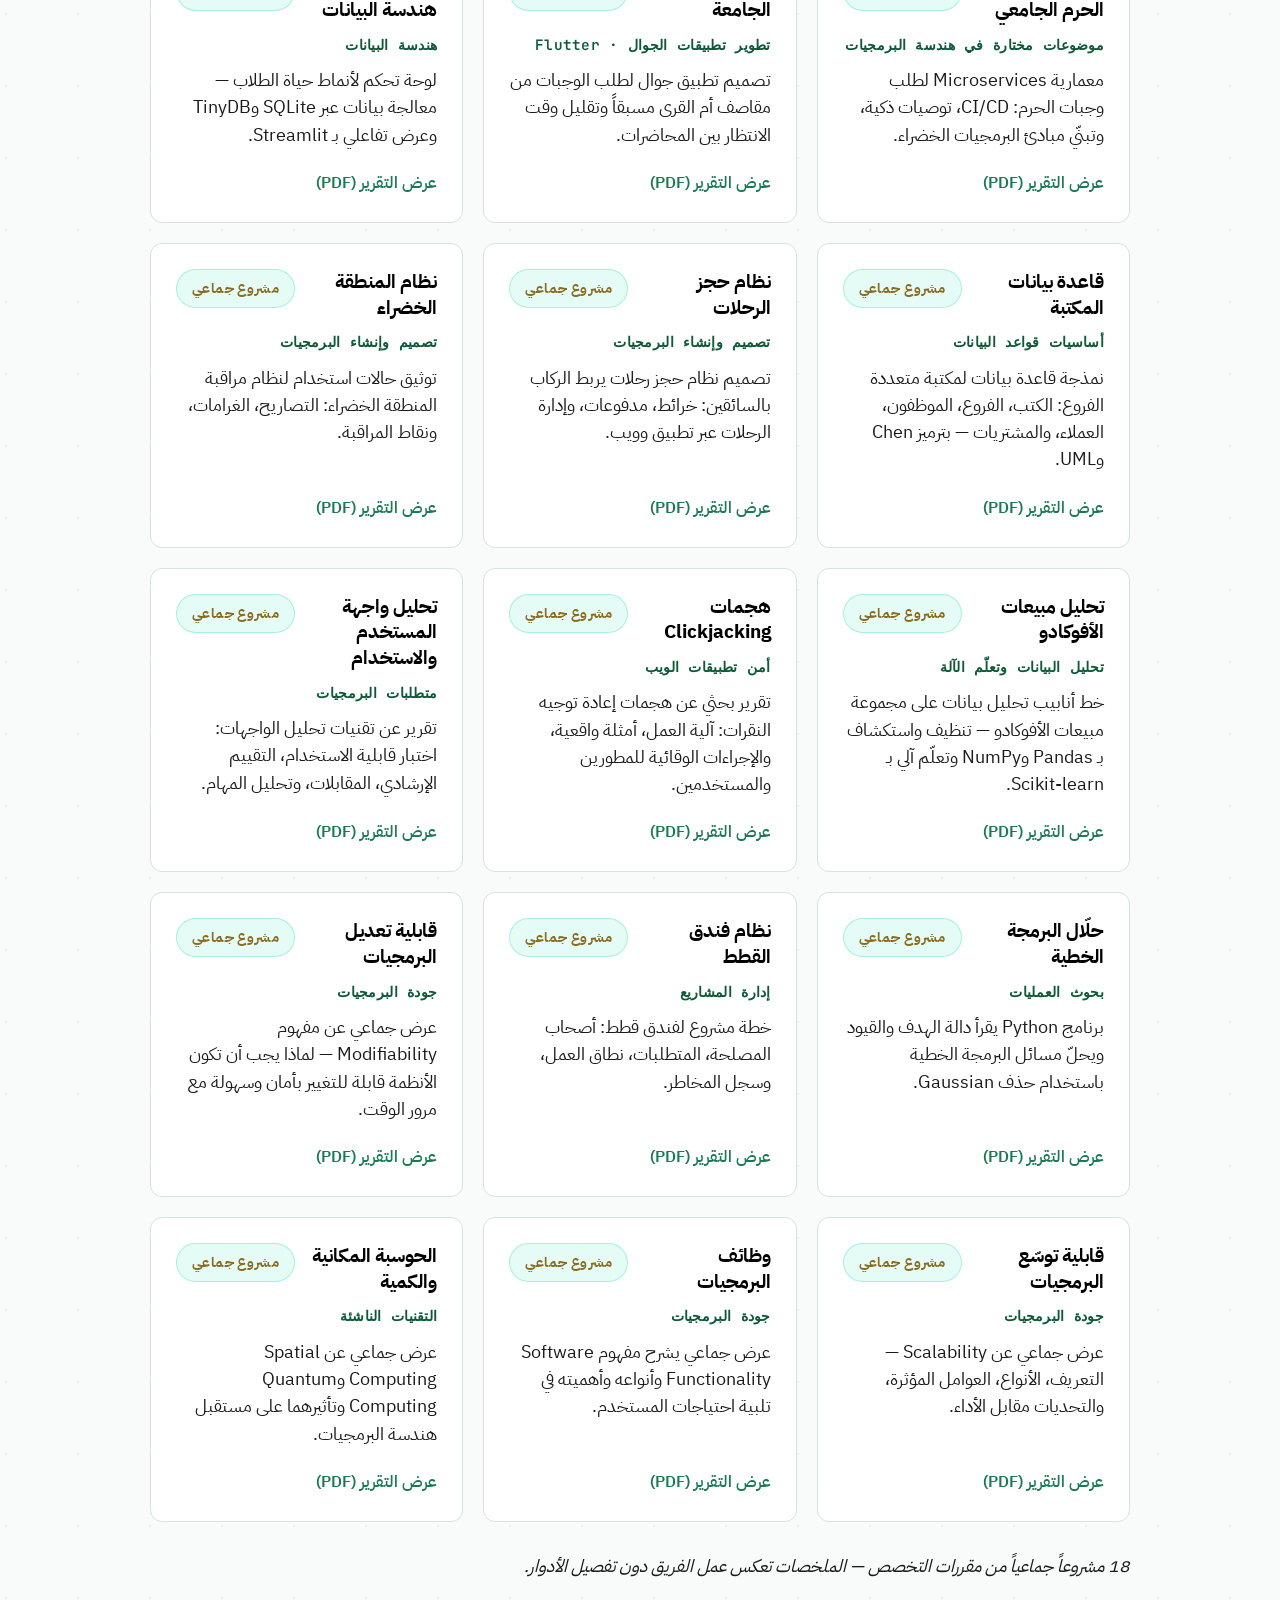
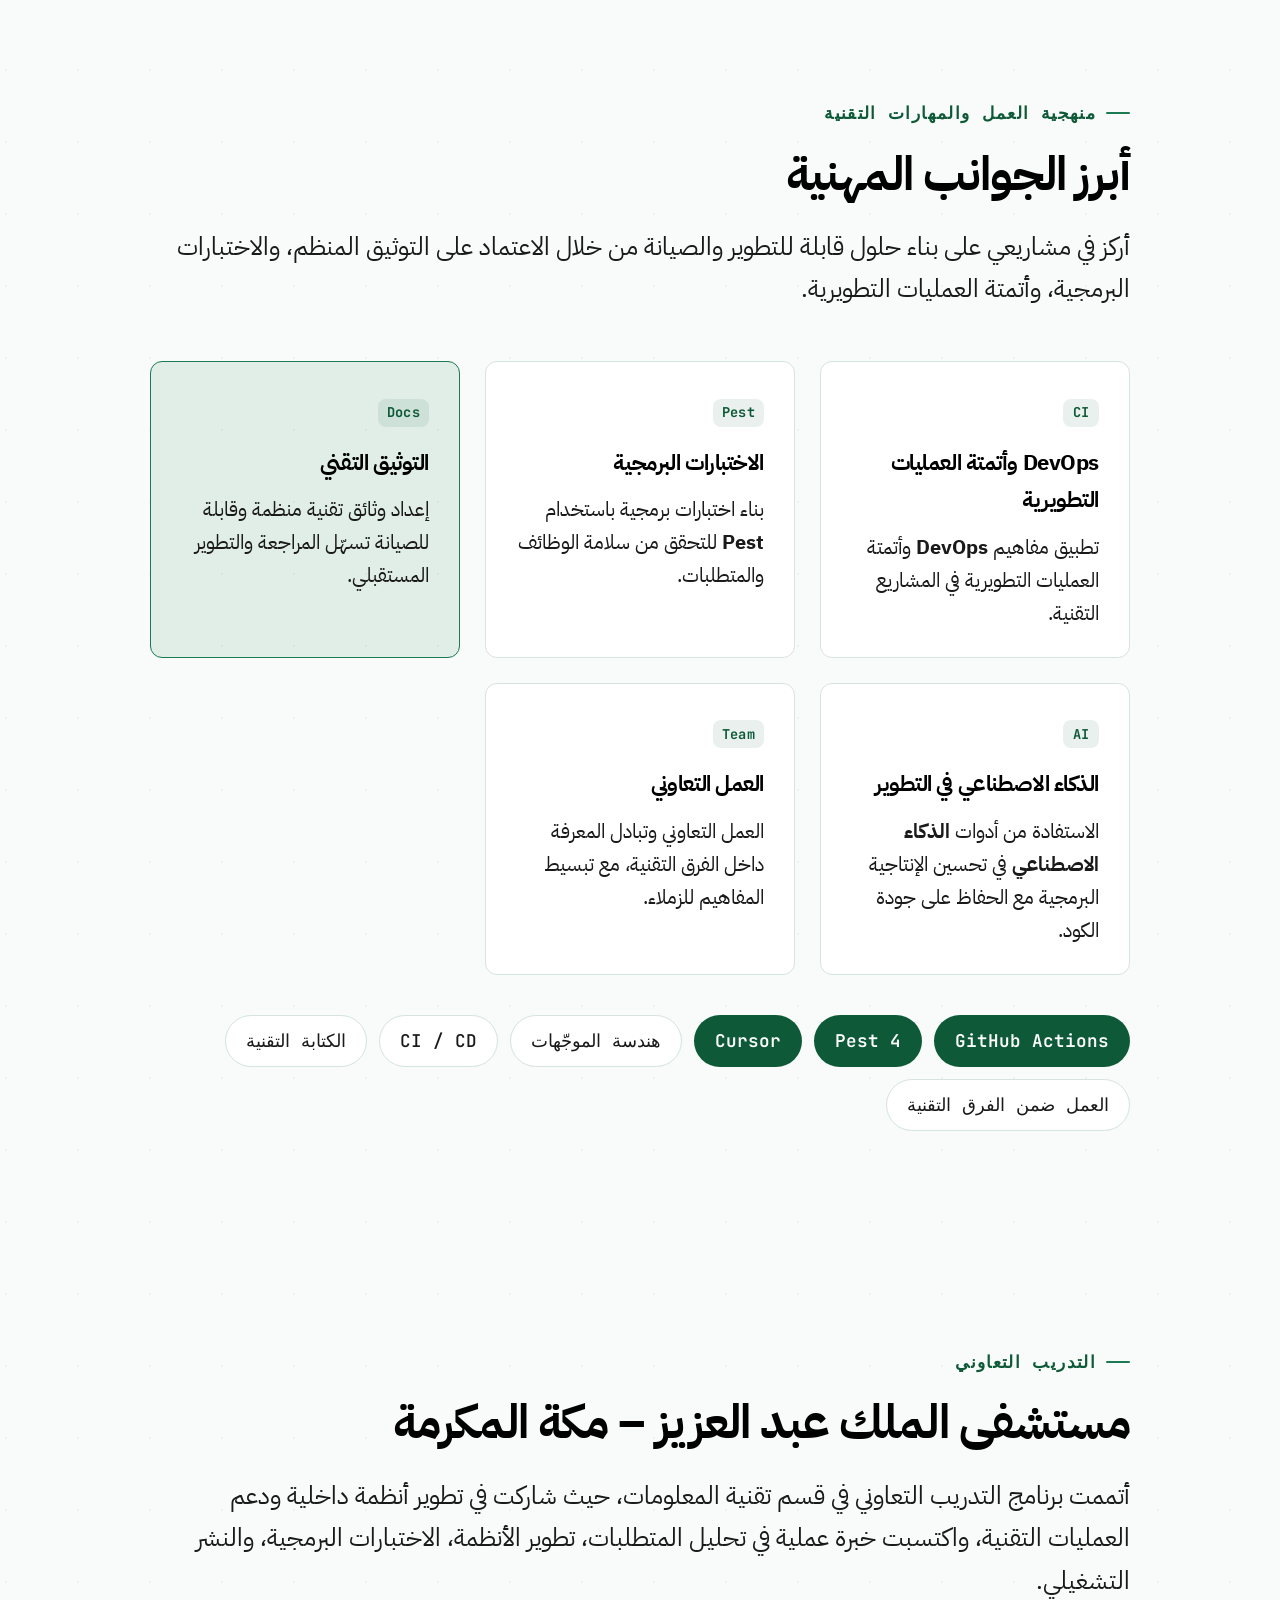
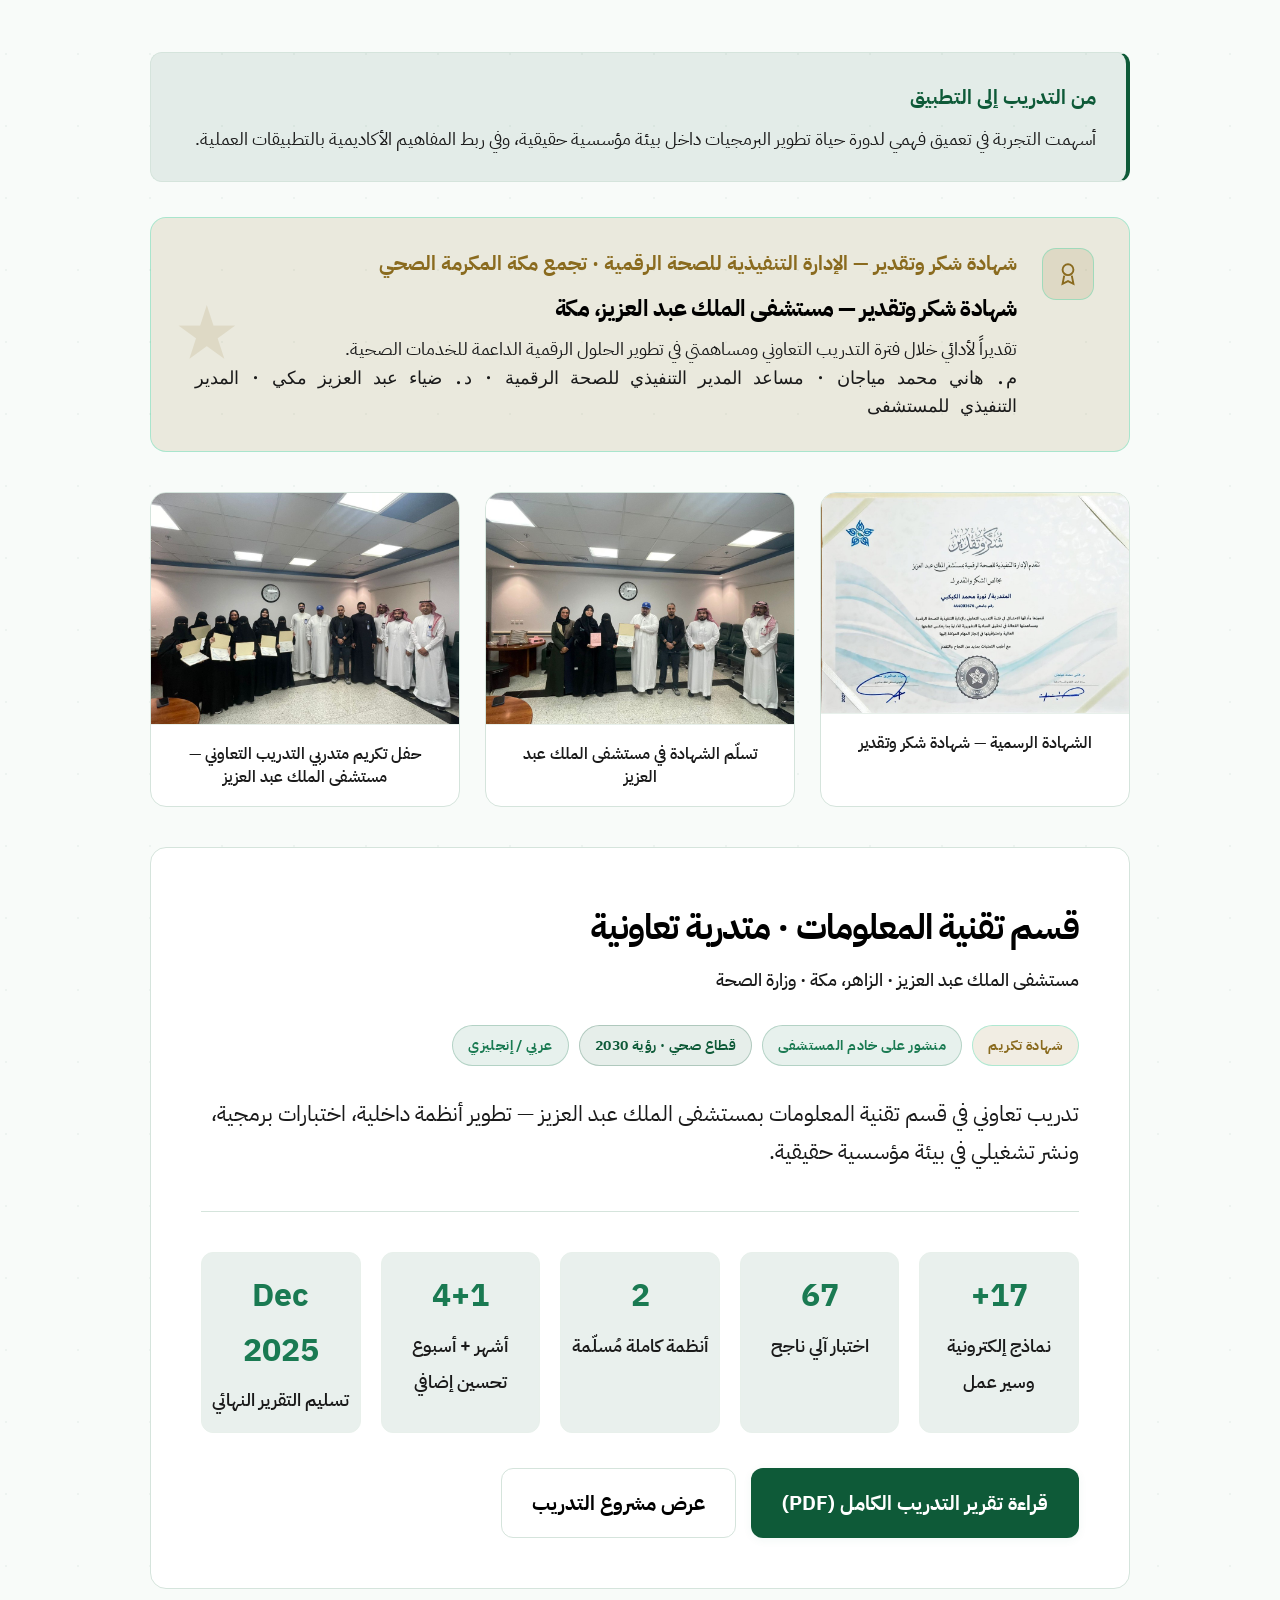
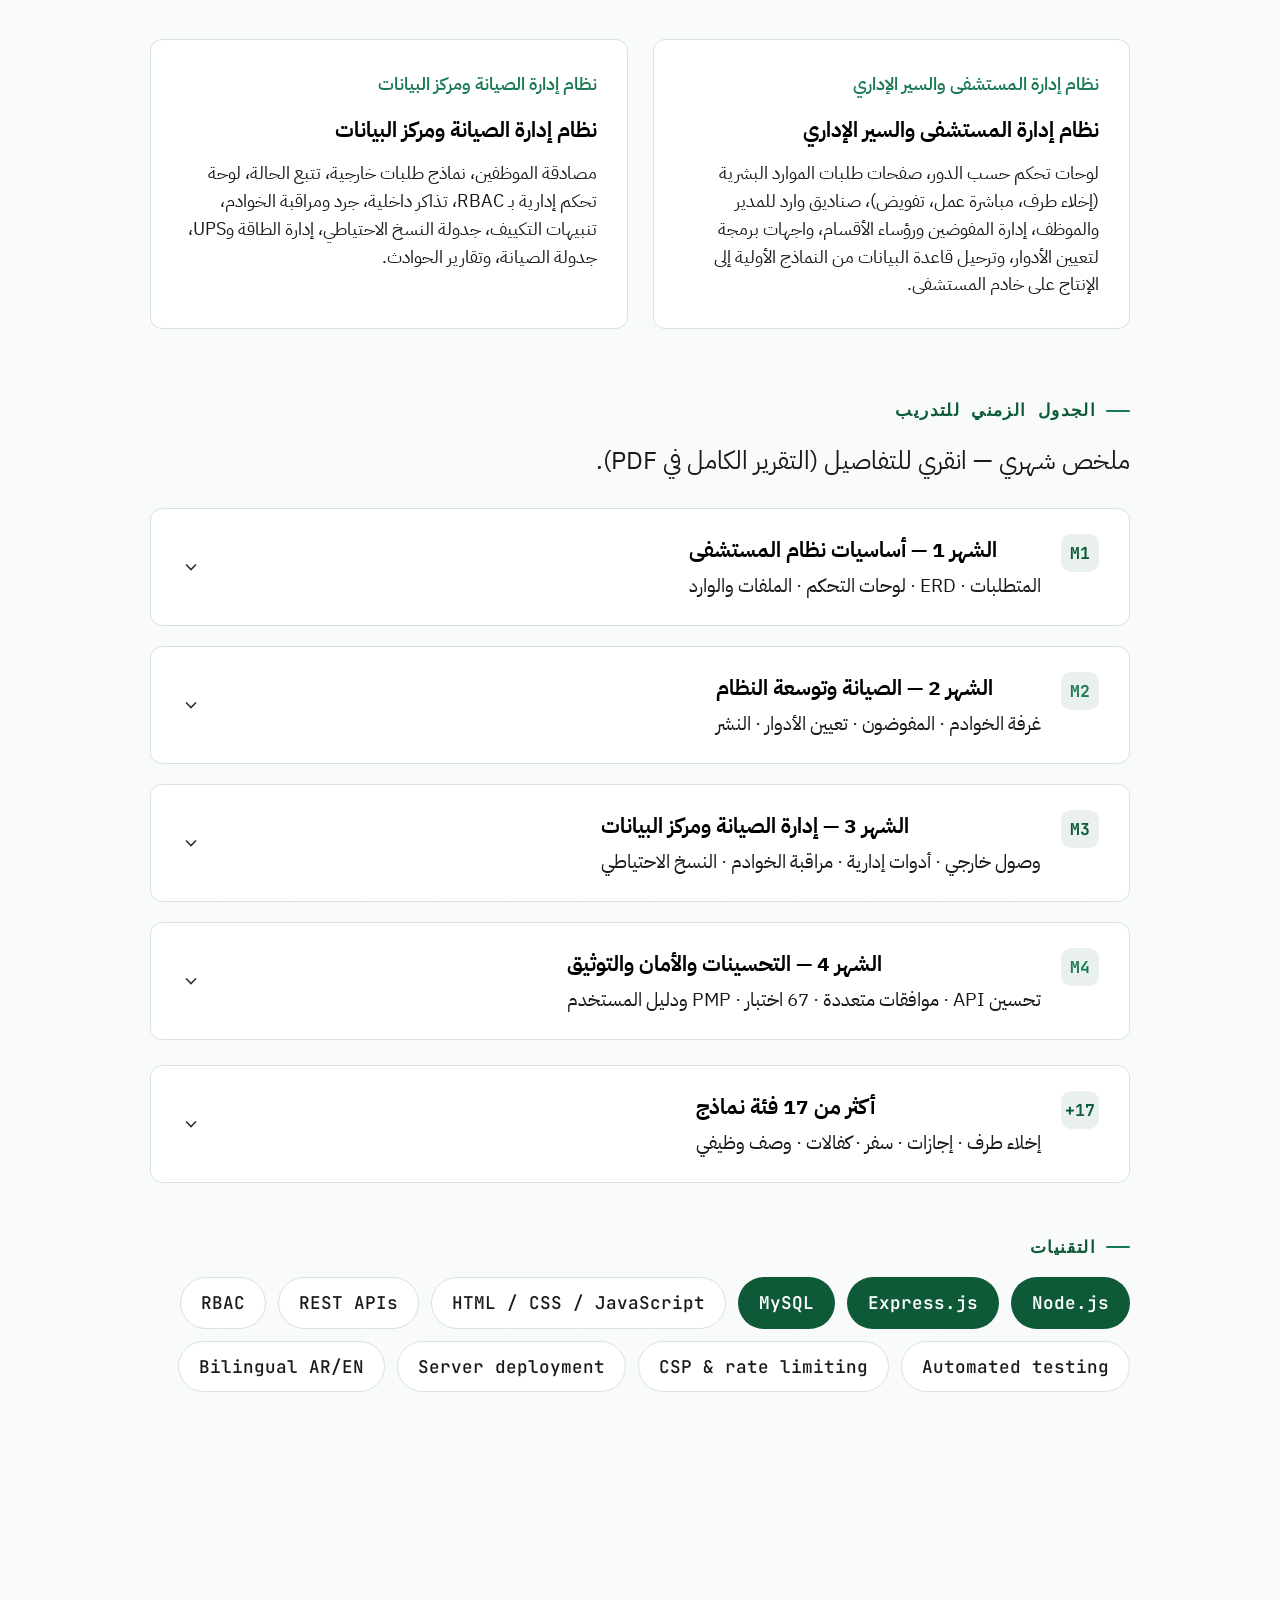
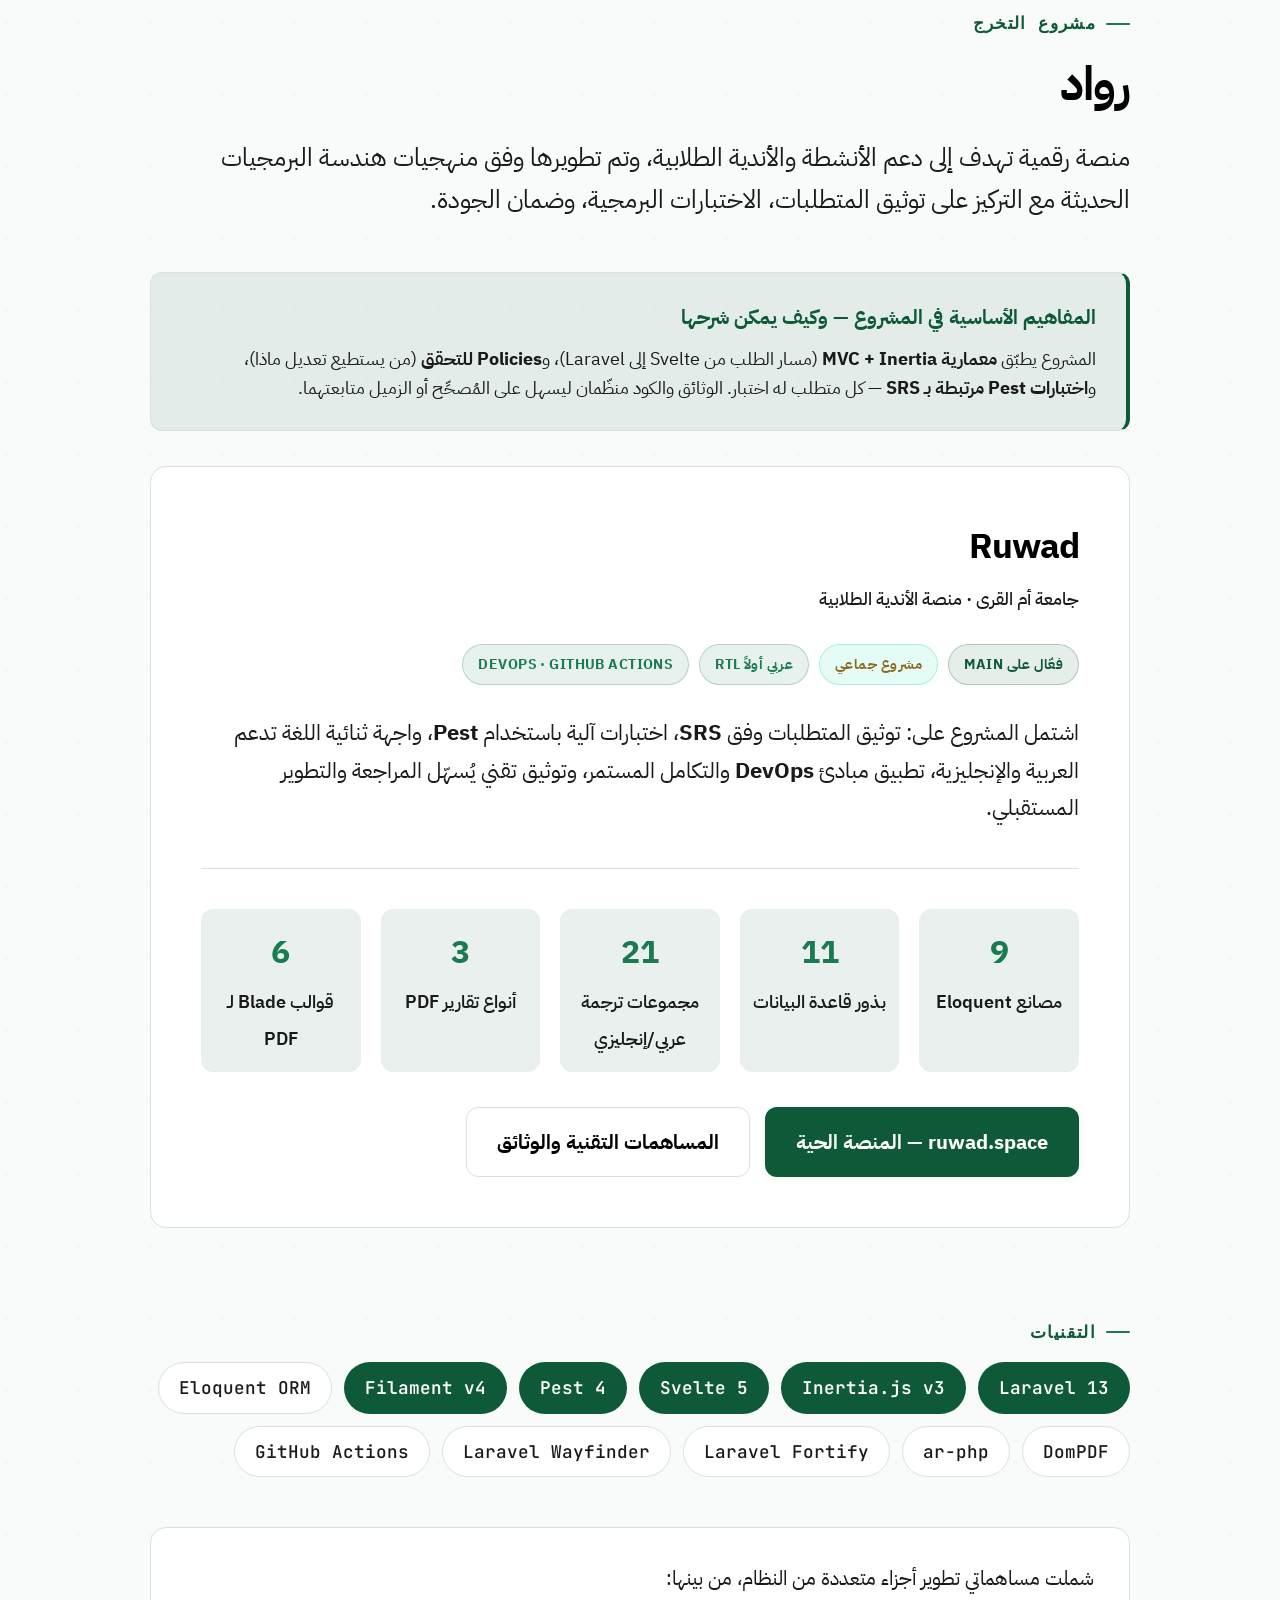
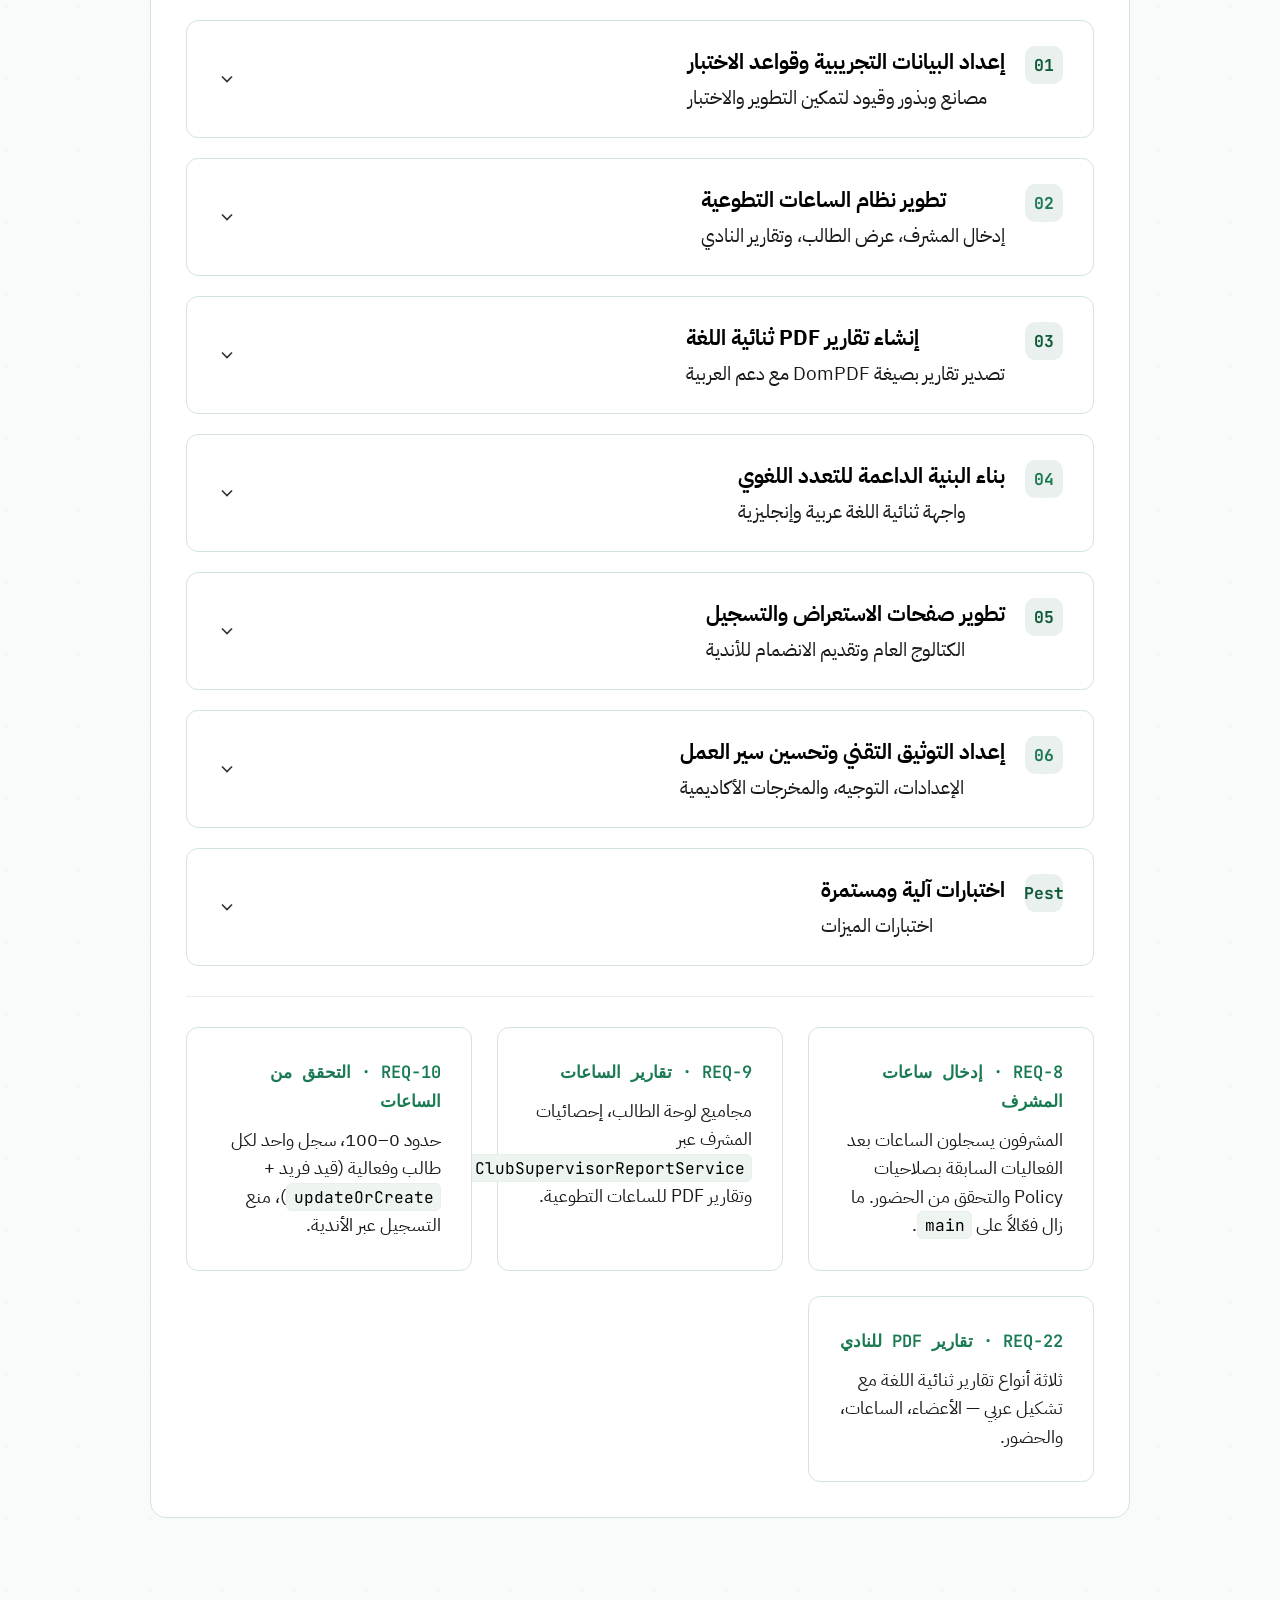
==== commit ca0375f4: "updates" ====
--- a/index.html
+++ b/index.html
@@ -2,13 +2,18 @@
 <html lang="ar" dir="rtl">
 <head>
   <meta charset="UTF-8">
-  <meta name="viewport" content="width=device-width, initial-scale=1, viewport-fit=cover">
+  <meta http-equiv="Cache-Control" content="no-cache, no-store, must-revalidate">
+  <meta http-equiv="Pragma" content="no-cache">
+  <meta http-equiv="Expires" content="0">
   <meta name="description" content="خريجة هندسة برمجيات من جامعة أم القرى، بمعدل تراكمي 3.67 من 4.00 ومرتبة الشرف الثانية، مع اهتمام بهندسة البرمجيات وجودة البرمجيات والتوثيق التقني.">
   <title>نورة محمد الكبكبي | خريجة هندسة برمجيات</title>
+  <link rel="icon" href="assets/favicon.svg" type="image/svg+xml">
+  <link rel="apple-touch-icon" href="assets/avatar.png">
+  <meta property="og:image" content="https://alkabkabi1.github.io/portfolio/assets/avatar.png">
   <link rel="preconnect" href="https://fonts.googleapis.com">
   <link rel="preconnect" href="https://fonts.gstatic.com" crossorigin>
   <link href="https://fonts.googleapis.com/css2?family=IBM+Plex+Sans+Arabic:wght@400;500;600;700&family=Plus+Jakarta+Sans:ital,wght@0,400;0,500;0,600;0,700;1,400&family=JetBrains+Mono:wght@400;500;600&display=swap" rel="stylesheet">
-  <link rel="stylesheet" href="styles.css?v=2">
+  <link rel="stylesheet" href="styles.css?v=4">
   <script>
     (function () {
       var th = localStorage.getItem('portfolio-theme');
@@ -25,7 +30,10 @@
 
   <nav class="nav" aria-label="التنقل الرئيسي">
     <div class="container nav-inner">
-      <a href="#" class="nav-logo">Norah<span>.</span></a>
+      <a href="#" class="nav-logo">
+        <img src="assets/logo-mark.svg" alt="" class="nav-logo-mark" width="28" height="28">
+        Norah<span>.</span>
+      </a>
       <ul class="nav-links">
         <li><a href="#highlights" data-i18n="nav.highlights">لمحة عامة</a></li>
         <li><a href="#details" data-i18n="nav.details">التفاصيل</a></li>
@@ -58,6 +66,7 @@
   <header id="highlights" class="hero hero-memorable">
     <div class="container hero-memorable-inner">
       <div class="hero-intro">
+        <img src="assets/avatar.png" alt="نورة محمد الكبكبي" class="hero-avatar" width="120" height="120">
         <div class="hero-eyebrow">
           <span class="dot" aria-hidden="true"></span>
           <span data-i18n="hero.eyebrow">جامعة أم القرى · خريجة هندسة البرمجيات · معدل 3.67</span>
@@ -623,7 +632,7 @@
         </div>
         <div class="project-links">
           <a href="assets/Training_Report_Colored.pdf" class="btn btn-primary" target="_blank" rel="noopener noreferrer" data-i18n="training.link.pdf">قراءة تقرير التدريب الكامل (PDF)</a>
-          <a href="https://github.com/Alkabkabi1/hosipital-mangment-intermidate" class="btn btn-ghost" target="_blank" rel="noopener noreferrer" data-i18n="training.link.github">مستودع GitHub</a>
+          <a href="#training" class="btn btn-ghost" data-i18n="training.link.page">عرض مشروع التدريب</a>
         </div>
       </article>
 
@@ -1053,8 +1062,8 @@
     </div>
   </footer>
 
-  <script src="i18n.js?v=2"></script>
-  <script src="script.js?v=2"></script>
+  <script src="i18n.js?v=3"></script>
+  <script src="script.js?v=3"></script>
 </body>
 </html>
 
--- a/styles.css
+++ b/styles.css
@@ -220,10 +220,19 @@
 }
 
 .nav-logo {
+  display: inline-flex;
+  align-items: center;
+  gap: 0.45rem;
   font-weight: 700;
   font-size: 1.2rem;
   color: var(--text);
   letter-spacing: -0.03em;
+  text-decoration: none;
+}
+
+.nav-logo-mark {
+  border-radius: 8px;
+  flex-shrink: 0;
 }
 
 .nav-logo span {
@@ -552,6 +561,17 @@
   text-align: center;
   max-width: 42rem;
   margin-inline: auto;
+}
+
+.hero-avatar {
+  display: block;
+  width: clamp(96px, 18vw, 120px);
+  height: clamp(96px, 18vw, 120px);
+  margin: 0 auto 1.15rem;
+  border-radius: 50%;
+  border: 3px solid var(--accent-3);
+  box-shadow: 0 8px 28px var(--glow-1), 0 0 0 4px var(--bg-card);
+  object-fit: cover;
 }
 
 .hero-hook {
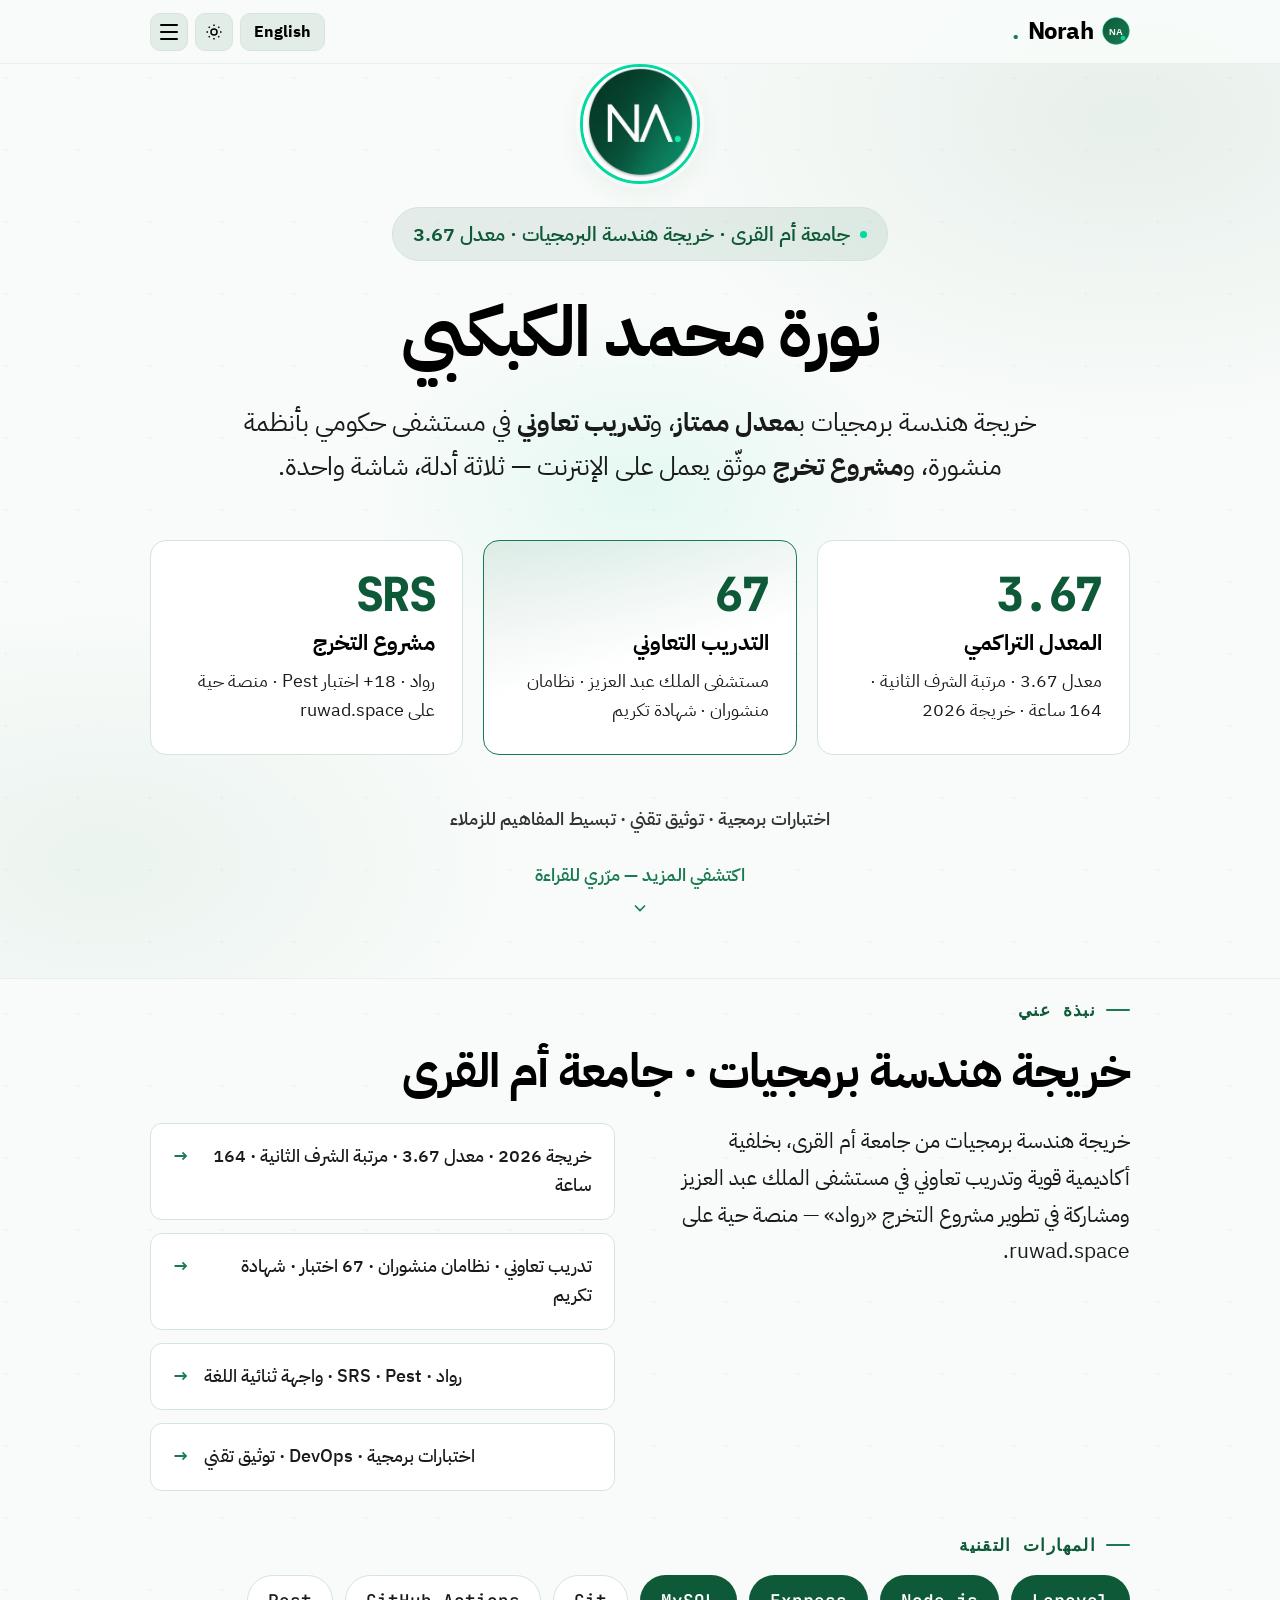
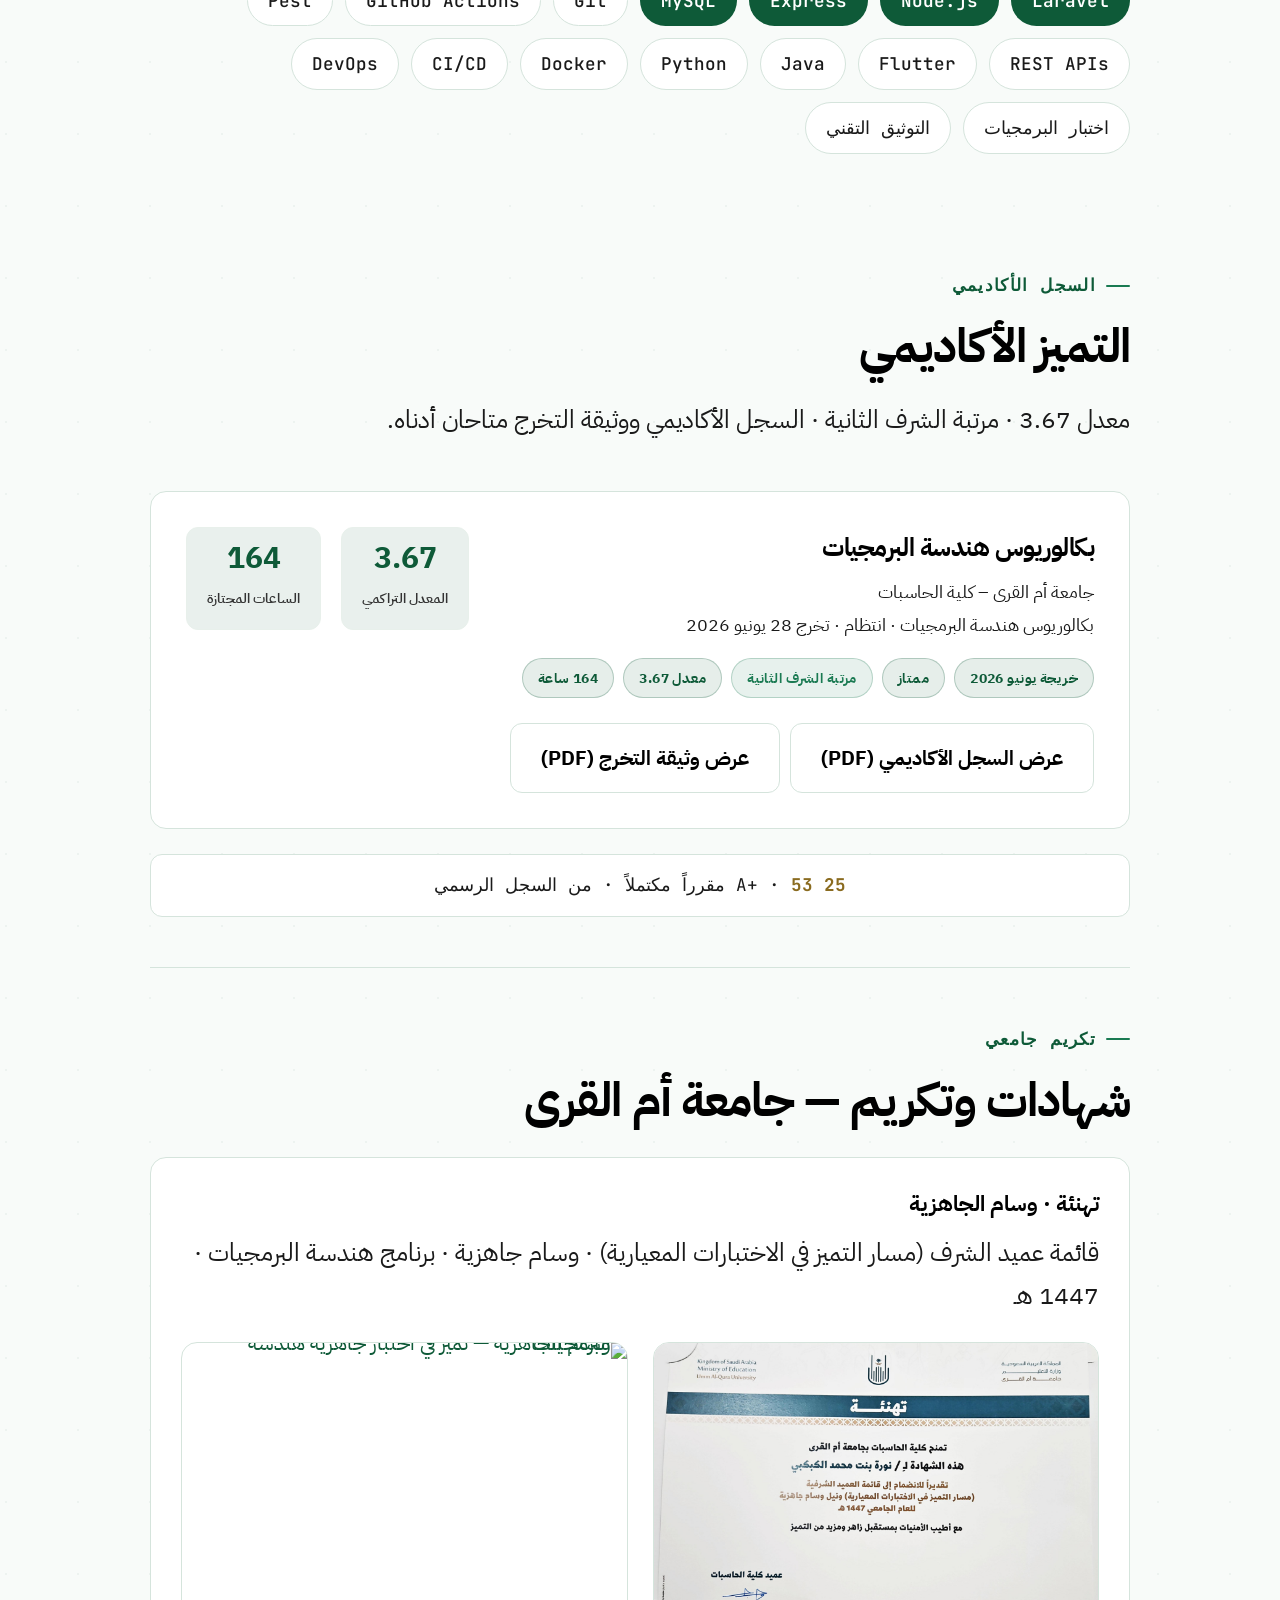
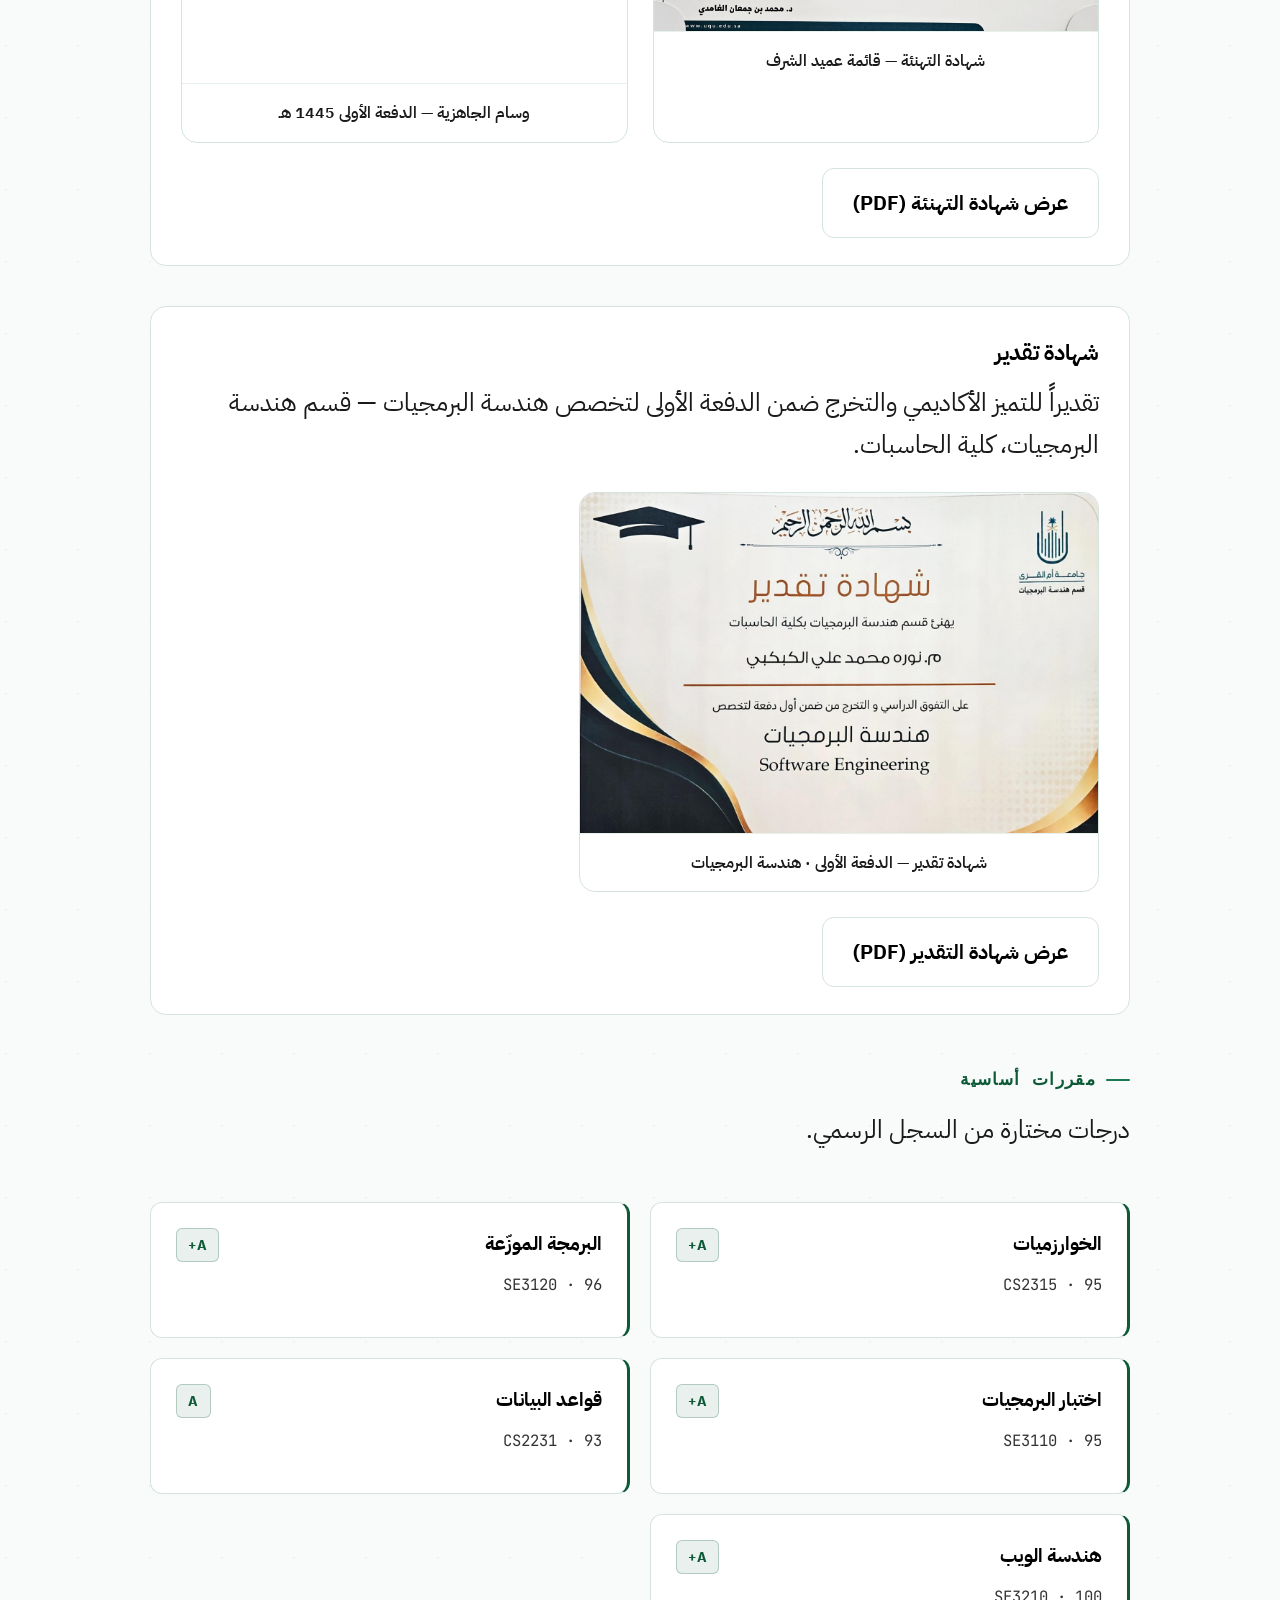
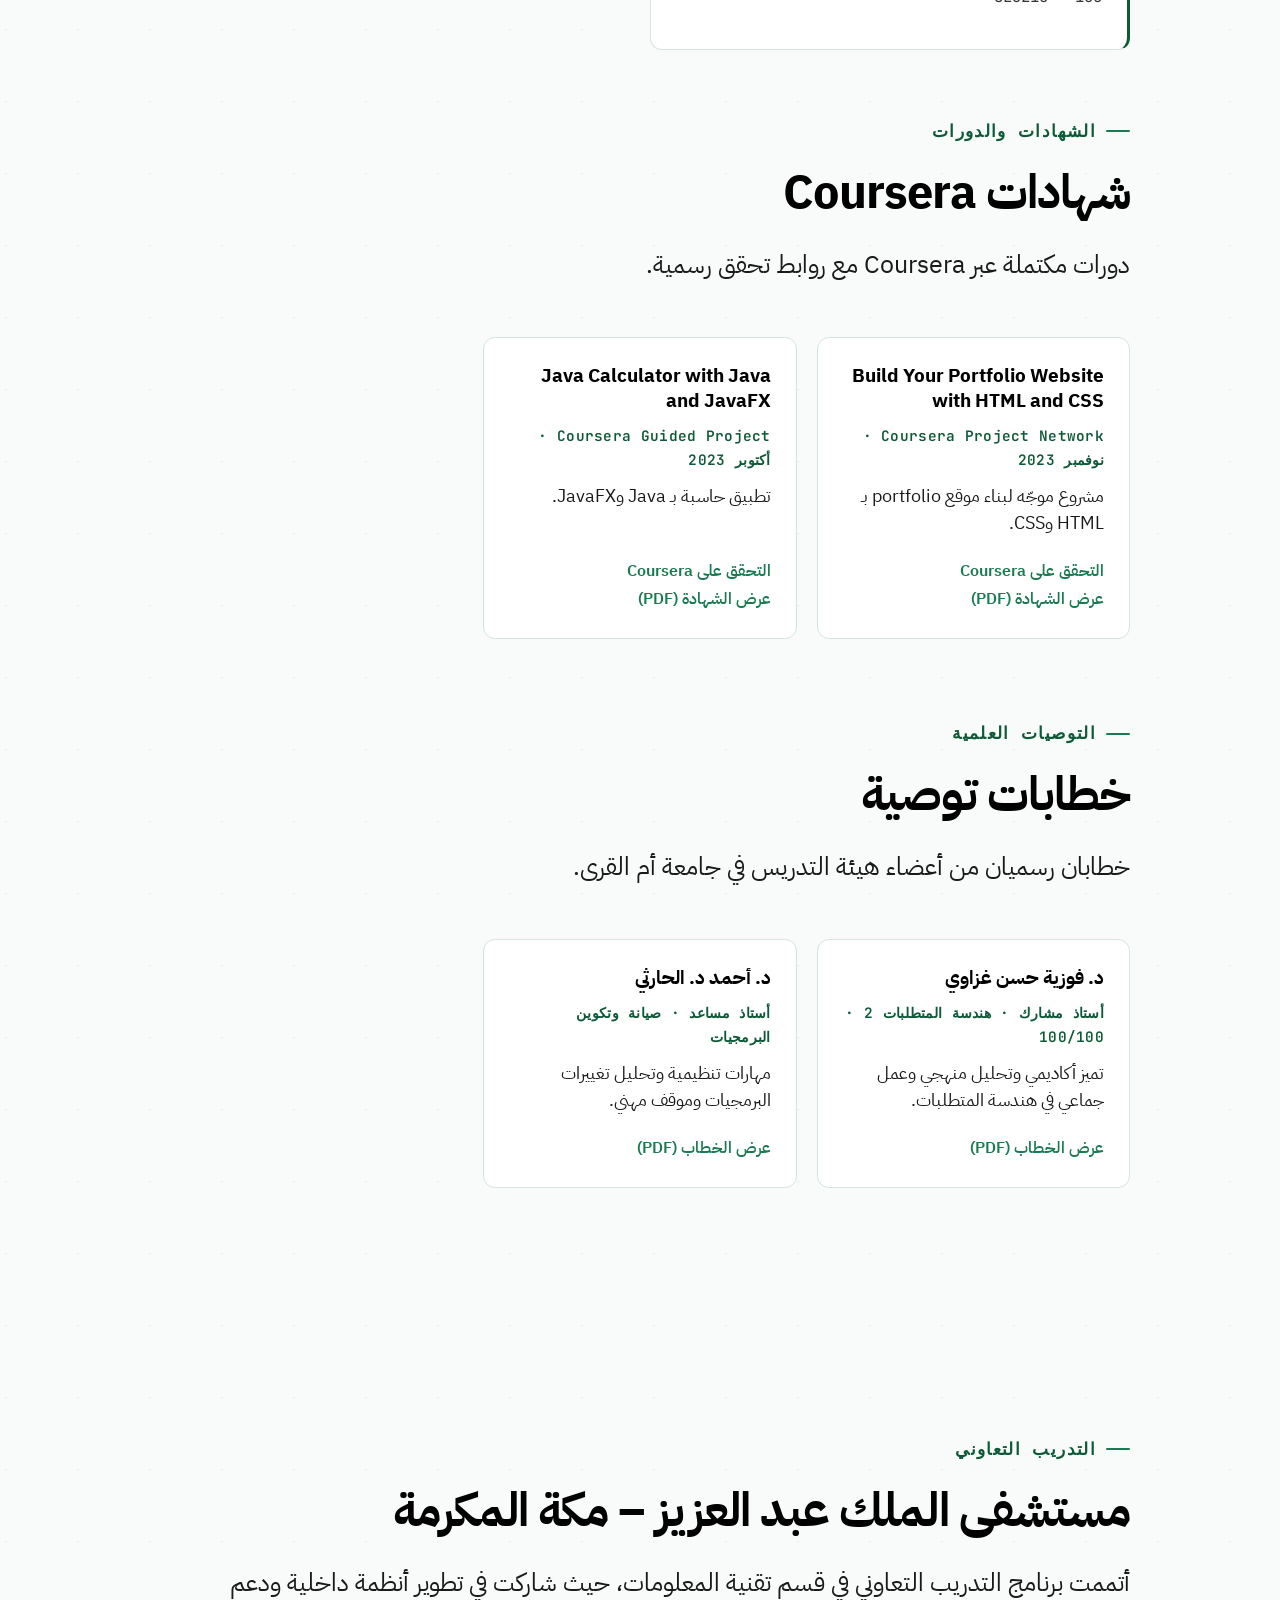
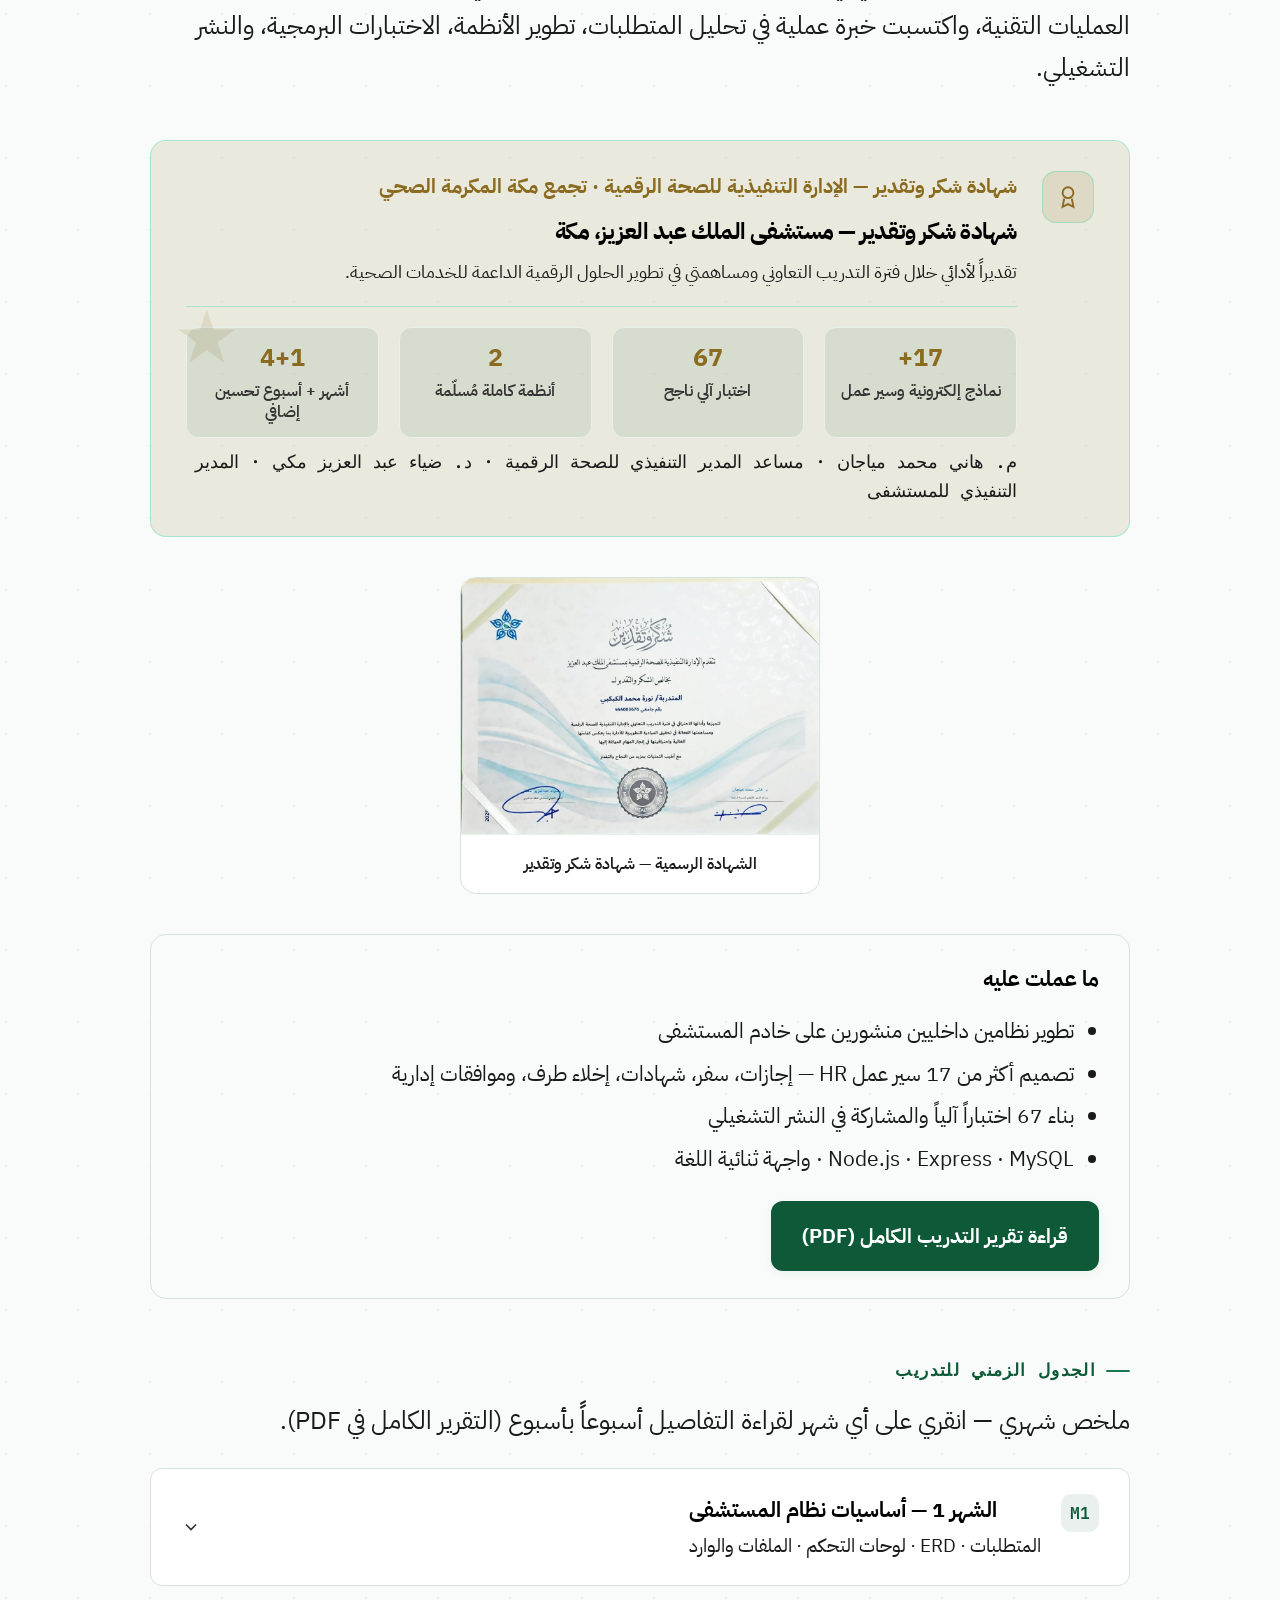
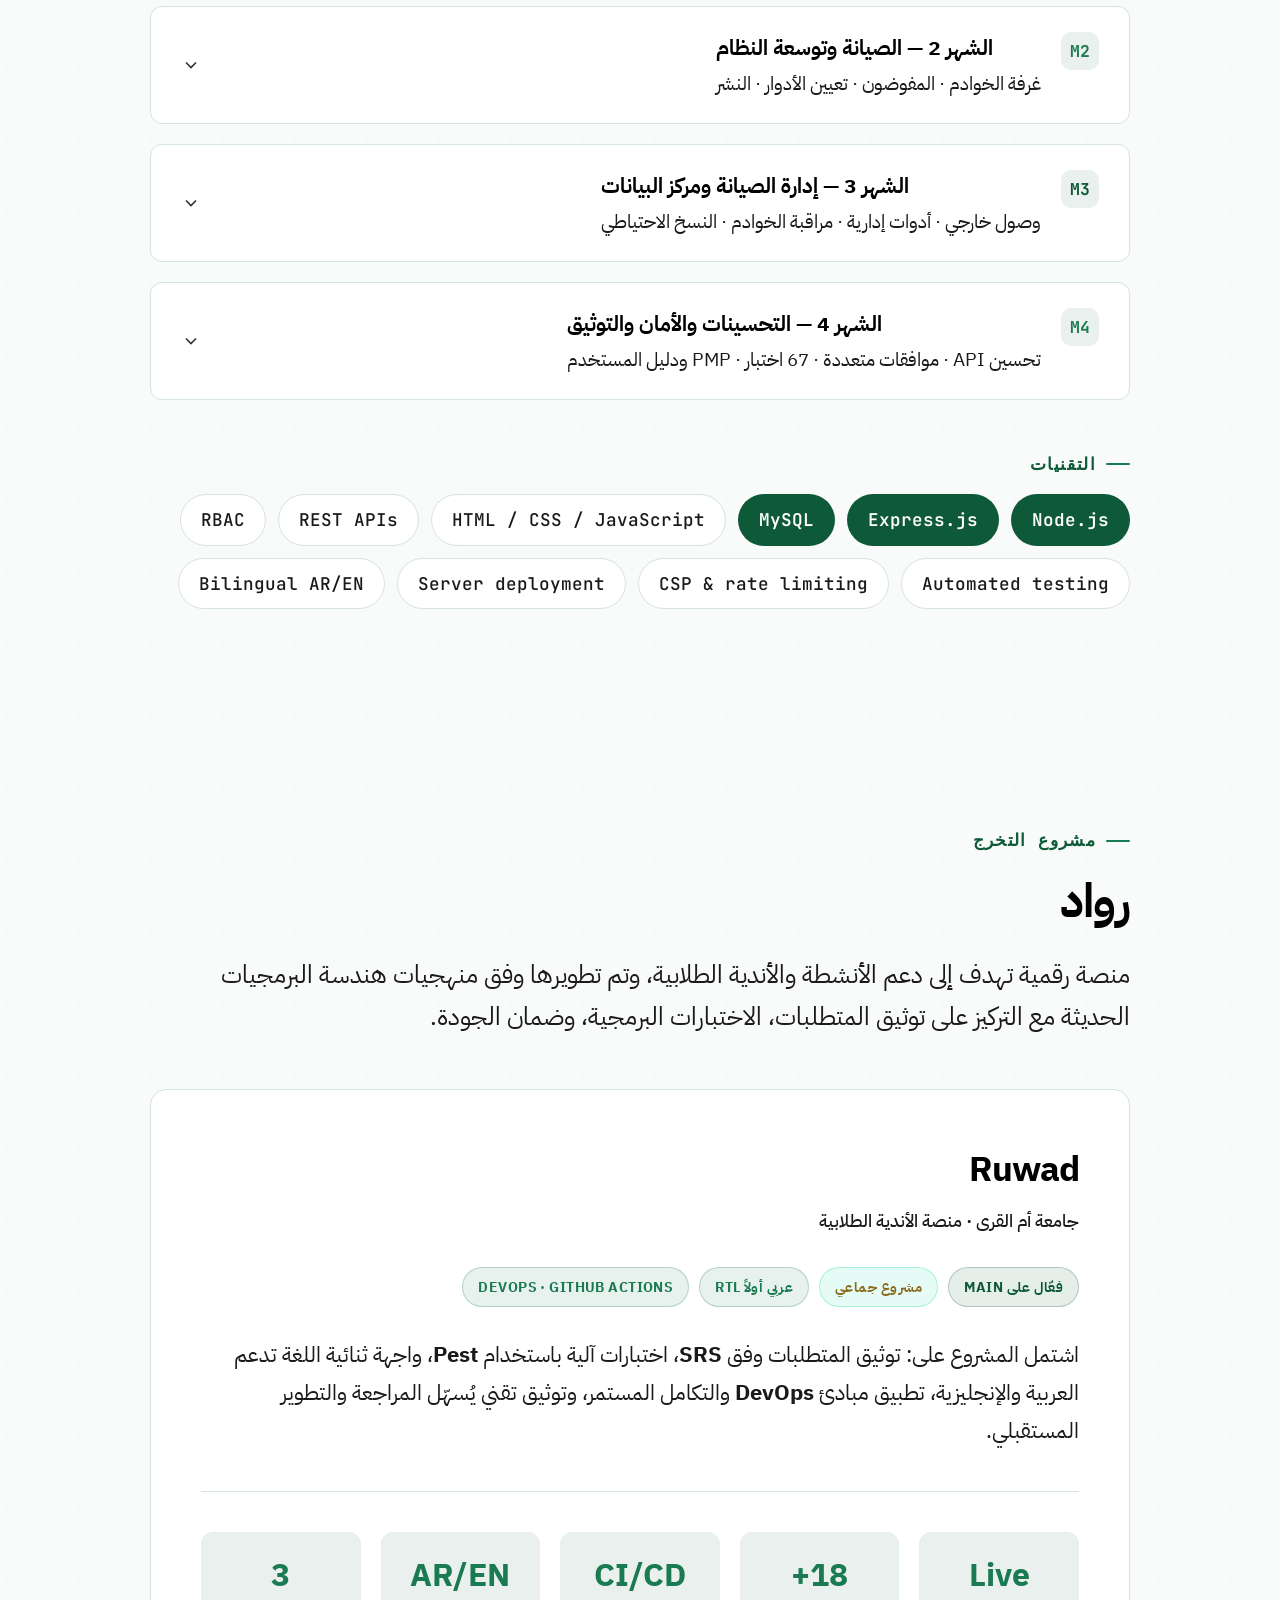
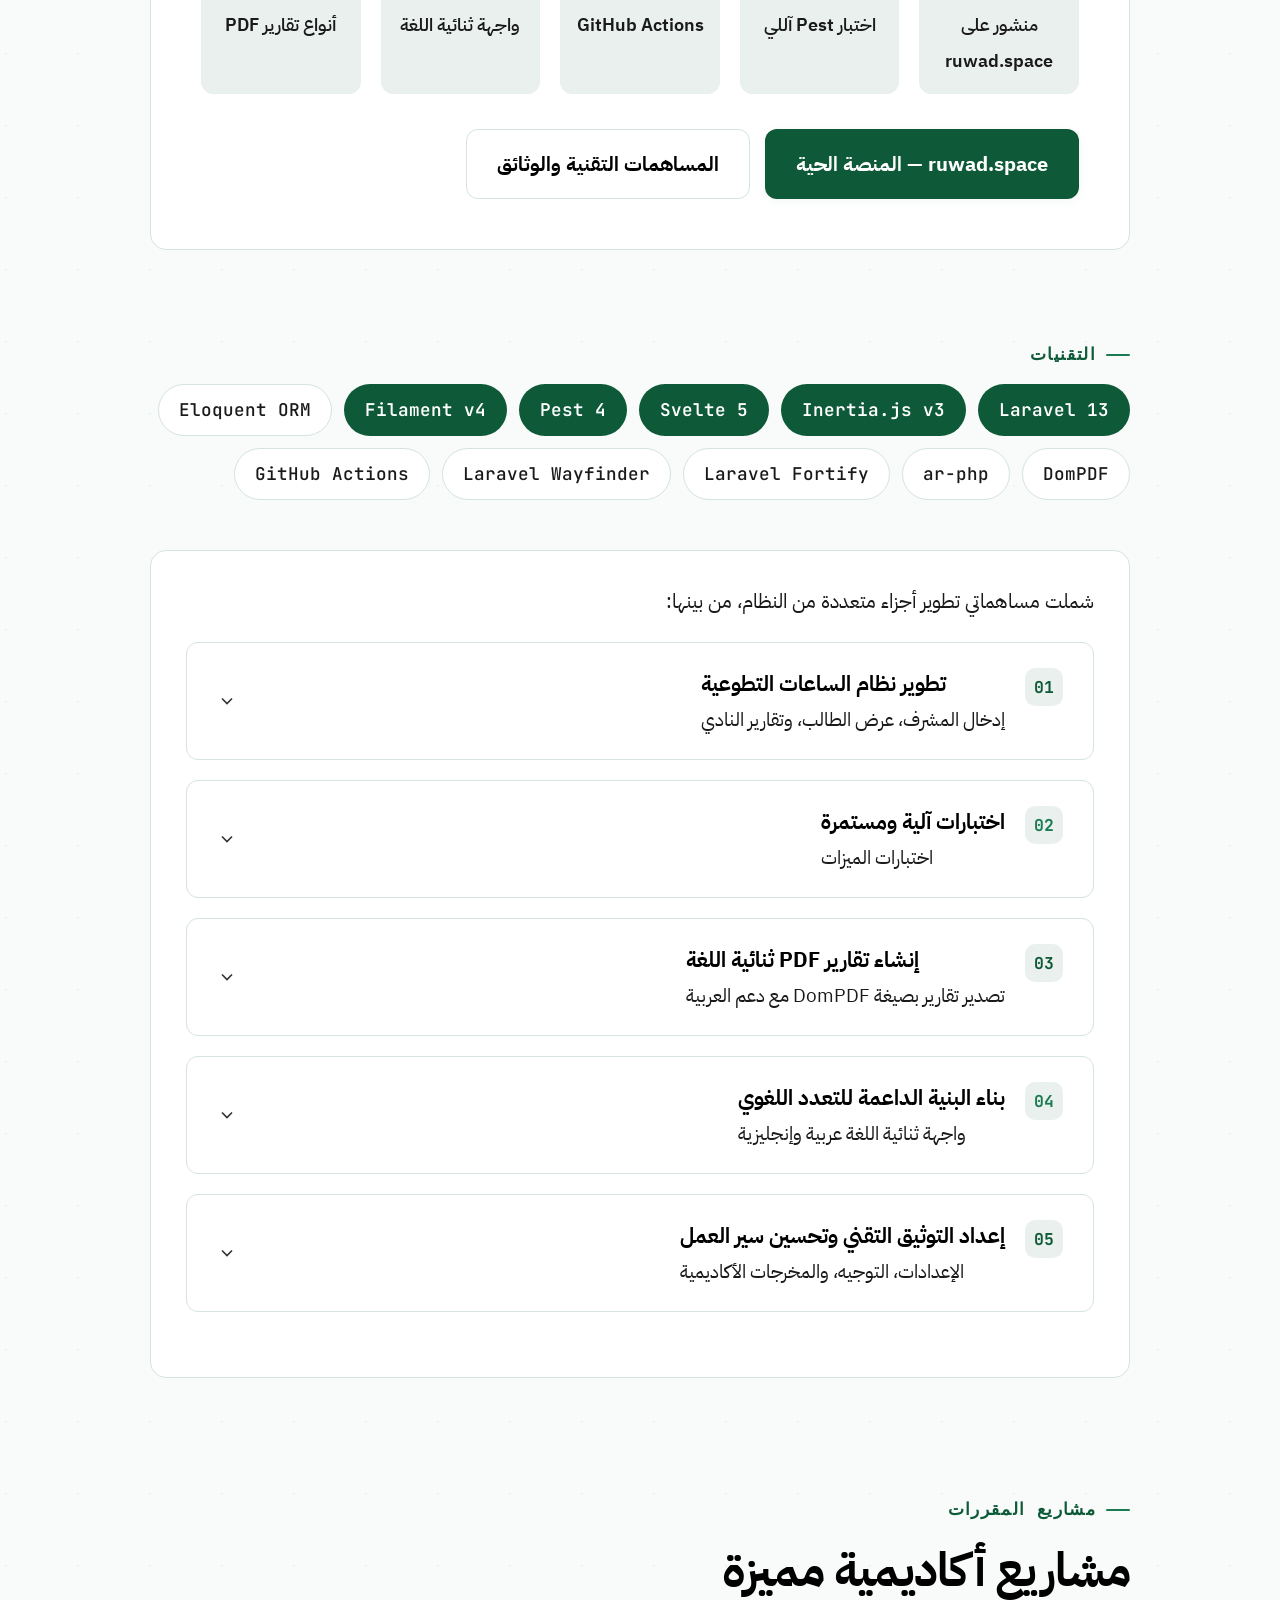
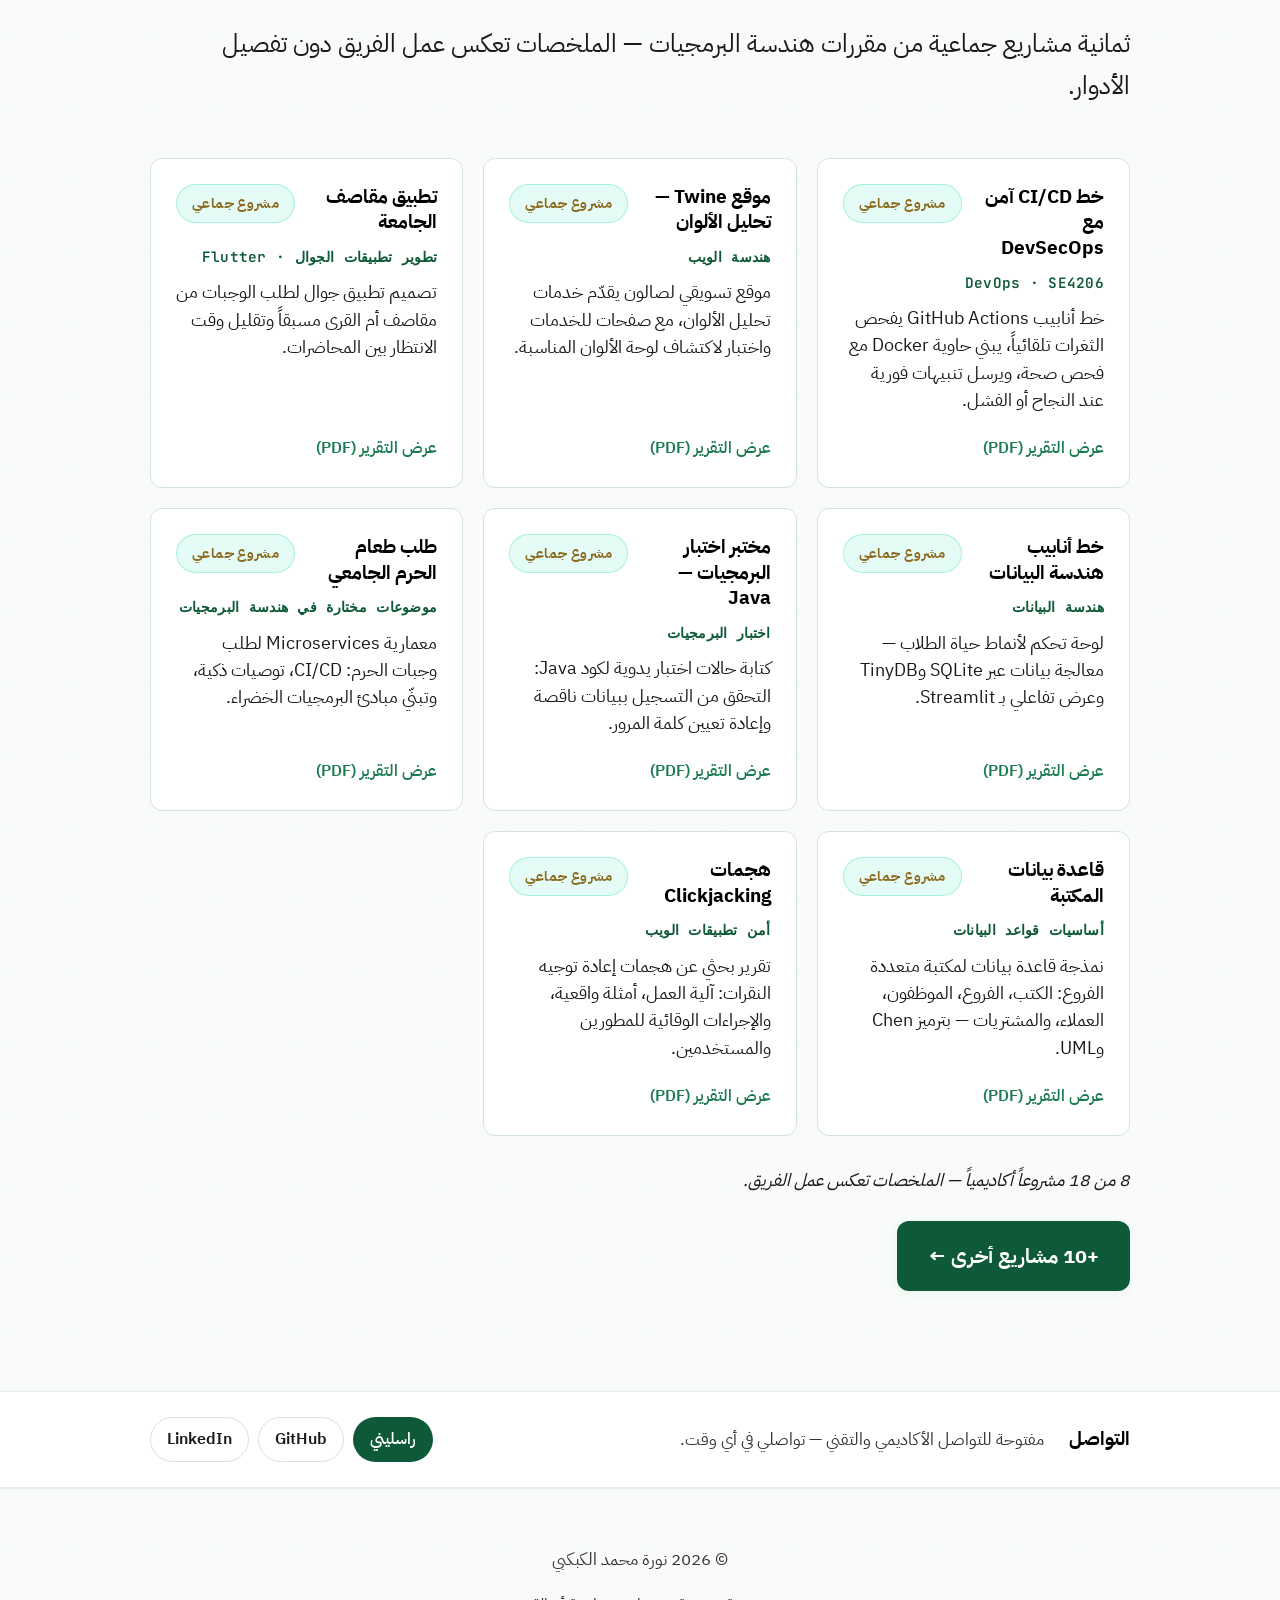
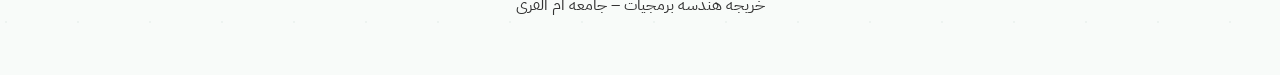
==== commit 9af9b5cd: "update" ====
--- a/index.html
+++ b/index.html
@@ -13,7 +13,7 @@
   <link rel="preconnect" href="https://fonts.googleapis.com">
   <link rel="preconnect" href="https://fonts.gstatic.com" crossorigin>
   <link href="https://fonts.googleapis.com/css2?family=IBM+Plex+Sans+Arabic:wght@400;500;600;700&family=Plus+Jakarta+Sans:ital,wght@0,400;0,500;0,600;0,700;1,400&family=JetBrains+Mono:wght@400;500;600&display=swap" rel="stylesheet">
-  <link rel="stylesheet" href="styles.css?v=4">
+  <link rel="stylesheet" href="styles.css?v=11">
   <script>
     (function () {
       var th = localStorage.getItem('portfolio-theme');
@@ -34,16 +34,6 @@
         <img src="assets/logo-mark.svg" alt="" class="nav-logo-mark" width="28" height="28">
         Norah<span>.</span>
       </a>
-      <ul class="nav-links">
-        <li><a href="#highlights" data-i18n="nav.highlights">لمحة عامة</a></li>
-        <li><a href="#details" data-i18n="nav.details">التفاصيل</a></li>
-        <li><a href="#academics" data-i18n="nav.academics">السجل الأكاديمي</a></li>
-        <li><a href="#credentials" data-i18n="nav.credentials">الشهادات والتوصيات</a></li>
-        <li><a href="#course-projects" data-i18n="nav.courseproj">مشاريع المقررات</a></li>
-        <li><a href="#training" data-i18n="nav.training">التدريب</a></li>
-        <li><a href="#project" data-i18n="nav.project">رواد</a></li>
-        <li><a href="#contact" data-i18n="nav.contact">التواصل</a></li>
-      </ul>
       <div class="nav-actions">
         <button class="locale-toggle" type="button" aria-label="Switch to English">English</button>
         <button class="theme-toggle" type="button" aria-label="التبديل إلى الوضع الداكن" title="Toggle theme">
@@ -55,13 +45,26 @@
           </svg>
         </button>
         <button class="nav-toggle" type="button" aria-label="Toggle menu" aria-expanded="false">
-          <svg width="24" height="24" viewBox="0 0 24 24" fill="none" stroke="currentColor" stroke-width="2" aria-hidden="true">
-            <path d="M4 6h16M4 12h16M4 18h16"/>
-          </svg>
+          <span class="nav-toggle-bars" aria-hidden="true">
+            <span class="nav-toggle-bar"></span>
+            <span class="nav-toggle-bar"></span>
+            <span class="nav-toggle-bar"></span>
+          </span>
         </button>
       </div>
     </div>
   </nav>
+
+  <ul class="nav-links">
+    <li><a href="#highlights" data-i18n="nav.highlights">لمحة عامة</a></li>
+    <li><a href="#about" data-i18n="nav.about">نبذة عني</a></li>
+    <li><a href="#academics" data-i18n="nav.academics">التعليم</a></li>
+    <li><a href="#training" data-i18n="nav.training">التدريب</a></li>
+    <li><a href="#project" data-i18n="nav.project">رواد</a></li>
+    <li><a href="#course-projects" data-i18n="nav.courseproj">مشاريع مميزة</a></li>
+    <li><a href="#contact" data-i18n="nav.contact">التواصل</a></li>
+  </ul>
+  <button type="button" class="nav-backdrop" aria-label="إغلاق القائمة" tabindex="-1" hidden></button>
 
   <header id="highlights" class="hero hero-memorable">
     <div class="container hero-memorable-inner">
@@ -95,21 +98,13 @@
 
       <div class="hero-foot">
         <p class="hero-chips" data-i18n-html="hero.chips">اختبارات برمجية · توثيق تقني · تبسيط المفاهيم للزملاء</p>
-        <a href="#details" class="hero-scroll-cue" data-i18n-aria="hero.scroll.aria" aria-label="انتقلي إلى التفاصيل">
-          <span data-i18n="hero.scroll">التفاصيل أدناه — مرّري للقراءة</span>
+        <a href="#about" class="hero-scroll-cue" data-i18n-aria="hero.scroll.aria" aria-label="انتقلي إلى نبذة عني">
+          <span data-i18n="hero.scroll">اكتشفي المزيد — مرّري للقراءة</span>
           <svg width="20" height="20" viewBox="0 0 24 24" fill="none" stroke="currentColor" stroke-width="2" aria-hidden="true"><path d="M6 9l6 6 6-6"/></svg>
         </a>
       </div>
     </div>
   </header>
-
-  <section id="details" class="details-gateway" aria-labelledby="details-heading">
-    <div class="container fade-in">
-      <p class="section-label" data-i18n="details.label">من هنا التفاصيل</p>
-      <h2 id="details-heading" class="section-title details-gateway-title" data-i18n="details.title">كل ما تحتاج معرفته — بالترتيب</h2>
-      <p class="section-lead details-gateway-lead" data-i18n="details.lead">ما سبق كان الملخص. ما يلي هو السجل الكامل: نبذة عني، الأكاديميات، مشاريع المقررات، التدريب، ورواد — خذي وقتك في القراءة.</p>
-    </div>
-  </section>
 
   <section id="about" class="section" style="padding-top: 0;">
     <div class="container fade-in">
@@ -118,30 +113,33 @@
       <div class="about-grid">
         <div class="about-text">
           <p data-i18n-html="about.p1">خريجة هندسة برمجيات من جامعة أم القرى، أمتلك خلفية أكاديمية قوية مدعومة بخبرة عملية اكتسبتها خلال فترة التدريب التعاوني في مستشفى الملك عبد العزيز، إضافة إلى مشاركتي في تطوير مشروع التخرج «رواد».</p>
-          <p data-i18n-html="about.p2">أهتم بجودة البرمجيات، والاختبارات البرمجية، والتوثيق التقني، وأؤمن بأن وضوح المعرفة وتنظيمها لا يقلان أهمية عن تطوير البرمجيات نفسها. كما أحرص على تبسيط المفاهيم التقنية ومشاركة المعرفة مع الزملاء من خلال العمل الجماعي وتبادل المعرفة.</p>
         </div>
         <ul class="focus-list">
           <li data-i18n="about.f1">خريجة 2026 · معدل 3.67 · مرتبة الشرف الثانية · 164 ساعة</li>
           <li data-i18n="about.f2">تدريب تعاوني في قطاع الرعاية الصحية وتقنية المعلومات</li>
           <li data-i18n="about.f3">مساهمة في تطوير مشروع «رواد» مع توثيق المتطلبات والاختبارات</li>
           <li data-i18n="about.f4">اهتمام بمجالات الاختبارات البرمجية وDevOps والتوثيق التقني</li>
-          <li data-i18n="about.f5">القدرة على شرح المفاهيم التقنية بأسلوب واضح ومنظم</li>
         </ul>
       </div>
 
-    </div>
-  </section>
-
-  <section id="contact" class="contact-compact" aria-labelledby="contact-heading">
-    <div class="container fade-in">
-      <div class="contact-compact-inner">
-        <h2 id="contact-heading" class="contact-compact-title" data-i18n="contact.title">التواصل</h2>
-        <p class="contact-compact-desc" data-i18n="contact.compact.desc">مفتوحة للتواصل الأكاديمي والتقني — تواصلي في أي وقت.</p>
-        <div class="contact-compact-links">
-          <a href="https://mail.google.com/mail/u/0/?to=nora.alkabkabi@gmail.com&tf=cm" class="contact-compact-link contact-compact-link-primary" target="_blank" rel="noopener noreferrer" data-i18n="contact.email">راسليني</a>
-          <a href="https://github.com/Alkabkabi1" class="contact-compact-link" target="_blank" rel="noopener noreferrer" data-i18n="contact.github">GitHub</a>
-          <a href="https://linkedin.com/in/" class="contact-compact-link" target="_blank" rel="noopener noreferrer" data-i18n="contact.linkedin">LinkedIn</a>
-        </div>
+      <p class="section-label" style="margin-top: 2rem;" data-i18n="about.skills.label">المهارات التقنية</p>
+      <div class="tech-grid">
+        <span class="tech-tag primary">Laravel</span>
+        <span class="tech-tag primary">Node.js</span>
+        <span class="tech-tag primary">Express</span>
+        <span class="tech-tag primary">MySQL</span>
+        <span class="tech-tag">Git</span>
+        <span class="tech-tag">GitHub Actions</span>
+        <span class="tech-tag">Pest</span>
+        <span class="tech-tag">REST APIs</span>
+        <span class="tech-tag">Flutter</span>
+        <span class="tech-tag">Java</span>
+        <span class="tech-tag">Python</span>
+        <span class="tech-tag">Docker</span>
+        <span class="tech-tag">CI/CD</span>
+        <span class="tech-tag">DevOps</span>
+        <span class="tech-tag" data-i18n="about.skills.testing">اختبار البرمجيات</span>
+        <span class="tech-tag" data-i18n="about.skills.docs">التوثيق التقني</span>
       </div>
     </div>
   </section>
@@ -183,33 +181,48 @@
         </div>
       </article>
 
-      <div class="academic-strengths-grid academic-strengths-compact">
-        <article class="academic-strength-card">
-          <h4 data-i18n="academics.overall.title">المعدل والساعات</h4>
-          <p data-i18n-html="academics.overall.desc">المعدل التراكمي: <strong>3.67 من 4.00</strong> · الساعات المجتازة: <strong>164 ساعة</strong> · التخرج: <strong>28 يونيو 2026</strong> · <strong>مرتبة الشرف الثانية</strong></p>
-        </article>
-        <article class="academic-strength-card">
-          <h4 data-i18n="academics.top.title">أعلى الدرجات (A+)</h4>
-          <p data-i18n-html="academics.top.desc">هندسة الويب <strong>100</strong>، التدريب التعاوني <strong>100</strong>.</p>
-        </article>
-      </div>
-
-      <article class="grade-distribution-card">
-        <p class="section-label" data-i18n="academics.grades.label">توزيع الدرجات</p>
-        <p class="section-lead grade-distribution-lead" data-i18n="academics.grades.lead">نسب مئوية من السجل الرسمي — 53 مقرراً مكتملاً.</p>
-        <div class="grade-distribution-layout">
-          <div class="grade-donut-wrap" role="img" data-i18n-aria="academics.grades.aria">
-            <svg class="grade-donut-svg" viewBox="0 0 200 200" aria-hidden="true"></svg>
-            <div class="grade-donut-center">
-              <strong class="grade-donut-total">53</strong>
-              <span data-i18n="academics.grades.courses">مقرر</span>
-            </div>
-          </div>
-          <ul class="grade-legend" aria-label="Grade breakdown"></ul>
-        </div>
-      </article>
-
-      <p class="section-label difficult-courses-label" data-i18n="academics.courses.label">مقررات صعبة</p>
+      <p class="academic-stat-line" data-i18n-html="academics.stat.line"><strong>25</strong> A+ · <strong>53</strong> courses completed · from official transcript</p>
+
+      <section id="university-honors" class="university-honors" aria-labelledby="honors-heading">
+        <p class="section-label" data-i18n="honors.label">تكريم جامعي</p>
+        <h2 id="honors-heading" class="section-title" data-i18n="honors.title">شهادات وتكريم — جامعة أم القرى</h2>
+
+        <article class="honor-block">
+          <h3 class="honor-block-title" data-i18n="honors.medal.title">تهنئة · وسام الجاهزية</h3>
+          <p class="section-lead honor-block-lead" data-i18n="honors.medal.lead">قائمة عميد الشرف (مسار التميز في الاختبارات المعيارية) · وسام جاهزية · برنامج هندسة البرمجيات · 1447 هـ</p>
+          <div class="credential-gallery credential-gallery-two">
+            <figure class="credential-figure">
+              <a href="assets/uqu-readiness-medal-congratulations.pdf" target="_blank" rel="noopener noreferrer">
+                <img src="assets/uqu-congratulations-certificate.png" alt="شهادة تهنئة — قائمة عميد الشرف ووسام الجاهزية" loading="lazy" width="720" height="466">
+              </a>
+              <figcaption data-i18n="honors.medal.cert.caption">شهادة التهنئة — قائمة عميد الشرف</figcaption>
+            </figure>
+            <figure class="credential-figure credential-figure-photo">
+              <a href="assets/uqu-readiness-medal.png" target="_blank" rel="noopener noreferrer">
+                <img src="assets/uqu-readiness-medal.png" alt="وسام الجاهزية — تميز في اختبار جاهزية هندسة البرمجيات" loading="lazy" width="720" height="670">
+              </a>
+              <figcaption data-i18n="honors.medal.medal.caption">وسام الجاهزية — الدفعة الأولى 1445 هـ</figcaption>
+            </figure>
+          </div>
+          <a href="assets/uqu-readiness-medal-congratulations.pdf" class="btn btn-ghost honor-pdf-link" target="_blank" rel="noopener noreferrer" data-i18n="honors.medal.pdf">عرض شهادة التهنئة (PDF)</a>
+        </article>
+
+        <article class="honor-block">
+          <h3 class="honor-block-title" data-i18n="honors.appreciation.title">شهادة تقدير</h3>
+          <p class="section-lead honor-block-lead" data-i18n="honors.appreciation.lead">تقديراً للتميز الأكاديمي والتخرج ضمن الدفعة الأولى لتخصص هندسة البرمجيات — قسم هندسة البرمجيات، كلية الحاسبات.</p>
+          <div class="credential-gallery credential-gallery-one">
+            <figure class="credential-figure">
+              <a href="assets/uqu-se-department-appreciation.pdf" target="_blank" rel="noopener noreferrer">
+                <img src="assets/uqu-se-appreciation.png" alt="شهادة تقدير — قسم هندسة البرمجيات — جامعة أم القرى" loading="lazy" width="720" height="499">
+              </a>
+              <figcaption data-i18n="honors.appreciation.caption">شهادة تقدير — الدفعة الأولى · هندسة البرمجيات</figcaption>
+            </figure>
+          </div>
+          <a href="assets/uqu-se-department-appreciation.pdf" class="btn btn-ghost honor-pdf-link" target="_blank" rel="noopener noreferrer" data-i18n="honors.appreciation.pdf">عرض شهادة التقدير (PDF)</a>
+        </article>
+      </section>
+
+      <p class="section-label difficult-courses-label" data-i18n="academics.courses.label">مقررات أساسية</p>
       <p class="section-lead" data-i18n="academics.courses.lead">درجات من السجل الرسمي — مقررات يُعرف بصعوبتها في تخصص هندسة البرمجيات.</p>
 
       <div class="difficult-courses-grid">
@@ -247,13 +260,6 @@
             <span class="course-grade">A+</span>
           </div>
           <p class="course-code">SE3210 · 100</p>
-        </article>
-        <article class="course-card">
-          <div class="course-card-header">
-            <h4 data-i18n="academics.c6.name">هياكل البيانات</h4>
-            <span class="course-grade">B+</span>
-          </div>
-          <p class="course-code">CS2214 · 86</p>
         </article>
       </div>
 
@@ -273,15 +279,6 @@
           </article>
           <article class="course-project-card">
             <div class="course-project-header">
-              <h4 data-i18n="certs.c2.title">Work Smarter, Not Harder: Time Management</h4>
-            </div>
-            <p class="course-project-course" data-i18n="certs.c2.issuer">University of California, Irvine · Jul 2023</p>
-            <p class="course-project-desc" data-i18n="certs.c2.desc">Personal and professional productivity, prioritization, and planning.</p>
-            <a href="https://coursera.org/verify/C6M96FDN5RHA" class="course-project-link" target="_blank" rel="noopener noreferrer" data-i18n="certs.verify">Verify on Coursera</a>
-            <a href="assets/coursera-time-management.pdf" class="course-project-link" target="_blank" rel="noopener noreferrer" data-i18n="certs.pdf">View certificate (PDF)</a>
-          </article>
-          <article class="course-project-card">
-            <div class="course-project-header">
               <h4 data-i18n="certs.c3.title">Java Calculator with Java and JavaFX</h4>
             </div>
             <p class="course-project-course" data-i18n="certs.c3.issuer">Coursera Guided Project · Oct 2023</p>
@@ -313,249 +310,6 @@
           </article>
         </div>
       </section>
-
-      <article id="teaching" class="teaching-section">
-        <p class="section-label" data-i18n="teaching.label">تبسيط المفاهيم التقنية</p>
-        <p class="section-lead" style="margin-bottom: 0;" data-i18n="teaching.lead">أؤمن بأن الفهم الحقيقي يظهر في القدرة على الشرح والتبسيط. لذلك أحرص في جلسات المراجعة الجماعية والنقاشات الأكاديمية على تقديم المفاهيم التقنية بأسلوب منظم يربط بين الجانب النظري والتطبيق العملي.</p>
-      </article>
-    </div>
-  </section>
-
-  <section id="course-projects" class="section" style="padding-top: 0;">
-    <div class="container fade-in">
-      <p class="section-label" data-i18n="courseproj.label">مشاريع المقررات</p>
-      <h2 class="section-title" data-i18n="courseproj.title">أعمال جماعية من مسيرتي الأكاديمية</h2>
-      <p class="section-lead" data-i18n="courseproj.lead">مختارات من مشاريع ومقررات هندسة البرمجيات في جامعة أم القرى — عمل جماعي مع زملاء الفريق. الملخصات هنا تعكس جوهر ما أنجزناه معاً، دون تفصيل أدوار كل عضو. سأضيف المزيد لاحقاً.</p>
-
-      <div class="course-projects-grid">
-        <article class="course-project-card">
-          <div class="course-project-header">
-            <h4 data-i18n="courseproj.p18.title">خط CI/CD آمن مع DevSecOps</h4>
-            <span class="badge badge-team" data-i18n="courseproj.badge.team">مشروع جماعي</span>
-          </div>
-          <p class="course-project-course" data-i18n="courseproj.p18.course">DevOps · SE4206</p>
-          <p class="course-project-desc" data-i18n="courseproj.p18.desc">خط أنابيب GitHub Actions يفحص الثغرات تلقائياً، يبني حاوية Docker مع فحص صحة، ويرسل تنبيهات فورية عند النجاح أو الفشل.</p>
-          <a href="assets/course-projects/secure-cicd-devsecops.pdf" class="course-project-link" target="_blank" rel="noopener noreferrer" data-i18n="courseproj.link">عرض التقرير (PDF)</a>
-        </article>
-
-        <article class="course-project-card">
-          <div class="course-project-header">
-            <h4 data-i18n="courseproj.p7.title">مختبر اختبار البرمجيات — Java</h4>
-            <span class="badge badge-team" data-i18n="courseproj.badge.team">مشروع جماعي</span>
-          </div>
-          <p class="course-project-course" data-i18n="courseproj.p7.course">اختبار البرمجيات</p>
-          <p class="course-project-desc" data-i18n="courseproj.p7.desc">كتابة حالات اختبار يدوية لكود Java: التحقق من التسجيل ببيانات ناقصة وإعادة تعيين كلمة المرور.</p>
-          <a href="assets/course-projects/software-testing-lab.pdf" class="course-project-link" target="_blank" rel="noopener noreferrer" data-i18n="courseproj.link">عرض التقرير (PDF)</a>
-        </article>
-
-        <article class="course-project-card">
-          <div class="course-project-header">
-            <h4 data-i18n="courseproj.p1.title">موقع Twine — تحليل الألوان</h4>
-            <span class="badge badge-team" data-i18n="courseproj.badge.team">مشروع جماعي</span>
-          </div>
-          <p class="course-project-course" data-i18n="courseproj.p1.course">هندسة الويب</p>
-          <p class="course-project-desc" data-i18n="courseproj.p1.desc">موقع تسويقي لصالون يقدّم خدمات تحليل الألوان، مع صفحات للخدمات واختبار لاكتشاف لوحة الألوان المناسبة.</p>
-          <a href="assets/course-projects/twine-web-engineering.pdf" class="course-project-link" target="_blank" rel="noopener noreferrer" data-i18n="courseproj.link">عرض التقرير (PDF)</a>
-        </article>
-
-        <article class="course-project-card">
-          <div class="course-project-header">
-            <h4 data-i18n="courseproj.p13.title">طلب طعام الحرم الجامعي</h4>
-            <span class="badge badge-team" data-i18n="courseproj.badge.team">مشروع جماعي</span>
-          </div>
-          <p class="course-project-course" data-i18n="courseproj.p13.course">موضوعات مختارة في هندسة البرمجيات</p>
-          <p class="course-project-desc" data-i18n="courseproj.p13.desc">معمارية Microservices لطلب وجبات الحرم: CI/CD، توصيات ذكية، وتبنّي مبادئ البرمجيات الخضراء.</p>
-          <a href="assets/course-projects/campus-food-ordering-microservices.pdf" class="course-project-link" target="_blank" rel="noopener noreferrer" data-i18n="courseproj.link">عرض التقرير (PDF)</a>
-        </article>
-
-        <article class="course-project-card">
-          <div class="course-project-header">
-            <h4 data-i18n="courseproj.p2.title">تطبيق مقاصف الجامعة</h4>
-            <span class="badge badge-team" data-i18n="courseproj.badge.team">مشروع جماعي</span>
-          </div>
-          <p class="course-project-course" data-i18n="courseproj.p2.course">تطوير تطبيقات الجوال · Flutter</p>
-          <p class="course-project-desc" data-i18n="courseproj.p2.desc">تصميم تطبيق جوال لطلب الوجبات من مقاصف أم القرى مسبقاً وتقليل وقت الانتظار بين المحاضرات.</p>
-          <a href="assets/course-projects/flutter-cafeteria.pdf" class="course-project-link" target="_blank" rel="noopener noreferrer" data-i18n="courseproj.link">عرض التقرير (PDF)</a>
-        </article>
-
-        <article class="course-project-card">
-          <div class="course-project-header">
-            <h4 data-i18n="courseproj.p14.title">خط أنابيب هندسة البيانات</h4>
-            <span class="badge badge-team" data-i18n="courseproj.badge.team">مشروع جماعي</span>
-          </div>
-          <p class="course-project-course" data-i18n="courseproj.p14.course">هندسة البيانات</p>
-          <p class="course-project-desc" data-i18n="courseproj.p14.desc">لوحة تحكم لأنماط حياة الطلاب — معالجة بيانات عبر SQLite وTinyDB وعرض تفاعلي بـ Streamlit.</p>
-          <a href="assets/course-projects/data-engineering-lifestyle-dashboard.pdf" class="course-project-link" target="_blank" rel="noopener noreferrer" data-i18n="courseproj.link">عرض التقرير (PDF)</a>
-        </article>
-
-        <article class="course-project-card">
-          <div class="course-project-header">
-            <h4 data-i18n="courseproj.p4.title">قاعدة بيانات المكتبة</h4>
-            <span class="badge badge-team" data-i18n="courseproj.badge.team">مشروع جماعي</span>
-          </div>
-          <p class="course-project-course" data-i18n="courseproj.p4.course">أساسيات قواعد البيانات</p>
-          <p class="course-project-desc" data-i18n="courseproj.p4.desc">نمذجة قاعدة بيانات لمكتبة متعددة الفروع: الكتب، الفروع، الموظفون، العملاء، والمشتريات — بترميز Chen وUML.</p>
-          <a href="assets/course-projects/database-library.pdf" class="course-project-link" target="_blank" rel="noopener noreferrer" data-i18n="courseproj.link">عرض التقرير (PDF)</a>
-        </article>
-
-        <article class="course-project-card">
-          <div class="course-project-header">
-            <h4 data-i18n="courseproj.p12.title">نظام حجز الرحلات</h4>
-            <span class="badge badge-team" data-i18n="courseproj.badge.team">مشروع جماعي</span>
-          </div>
-          <p class="course-project-course" data-i18n="courseproj.p12.course">تصميم وإنشاء البرمجيات</p>
-          <p class="course-project-desc" data-i18n="courseproj.p12.desc">تصميم نظام حجز رحلات يربط الركاب بالسائقين: خرائط، مدفوعات، وإدارة الرحلات عبر تطبيق وويب.</p>
-          <a href="assets/course-projects/software-design-ride-booking.pdf" class="course-project-link" target="_blank" rel="noopener noreferrer" data-i18n="courseproj.link">عرض التقرير (PDF)</a>
-        </article>
-
-        <article class="course-project-card">
-          <div class="course-project-header">
-            <h4 data-i18n="courseproj.p3.title">نظام المنطقة الخضراء</h4>
-            <span class="badge badge-team" data-i18n="courseproj.badge.team">مشروع جماعي</span>
-          </div>
-          <p class="course-project-course" data-i18n="courseproj.p3.course">تصميم وإنشاء البرمجيات</p>
-          <p class="course-project-desc" data-i18n="courseproj.p3.desc">توثيق حالات استخدام لنظام مراقبة المنطقة الخضراء: التصاريح، الغرامات، ونقاط المراقبة.</p>
-          <a href="assets/course-projects/software-design-green-zone.pdf" class="course-project-link" target="_blank" rel="noopener noreferrer" data-i18n="courseproj.link">عرض التقرير (PDF)</a>
-        </article>
-
-        <article class="course-project-card">
-          <div class="course-project-header">
-            <h4 data-i18n="courseproj.p6.title">تحليل مبيعات الأفوكادو</h4>
-            <span class="badge badge-team" data-i18n="courseproj.badge.team">مشروع جماعي</span>
-          </div>
-          <p class="course-project-course" data-i18n="courseproj.p6.course">تحليل البيانات وتعلّم الآلة</p>
-          <p class="course-project-desc" data-i18n="courseproj.p6.desc">خط أنابيب تحليل بيانات على مجموعة مبيعات الأفوكادو — تنظيف واستكشاف بـ Pandas وNumPy وتعلّم آلي بـ Scikit-learn.</p>
-          <a href="assets/course-projects/data-analysis-avocado.pdf" class="course-project-link" target="_blank" rel="noopener noreferrer" data-i18n="courseproj.link">عرض التقرير (PDF)</a>
-        </article>
-
-        <article class="course-project-card">
-          <div class="course-project-header">
-            <h4 data-i18n="courseproj.p11.title">هجمات Clickjacking</h4>
-            <span class="badge badge-team" data-i18n="courseproj.badge.team">مشروع جماعي</span>
-          </div>
-          <p class="course-project-course" data-i18n="courseproj.p11.course">أمن تطبيقات الويب</p>
-          <p class="course-project-desc" data-i18n="courseproj.p11.desc">تقرير بحثي عن هجمات إعادة توجيه النقرات: آلية العمل، أمثلة واقعية، والإجراءات الوقائية للمطورين والمستخدمين.</p>
-          <a href="assets/course-projects/clickjacking-security.pdf" class="course-project-link" target="_blank" rel="noopener noreferrer" data-i18n="courseproj.link">عرض التقرير (PDF)</a>
-        </article>
-
-        <article class="course-project-card">
-          <div class="course-project-header">
-            <h4 data-i18n="courseproj.p10.title">تحليل واجهة المستخدم والاستخدام</h4>
-            <span class="badge badge-team" data-i18n="courseproj.badge.team">مشروع جماعي</span>
-          </div>
-          <p class="course-project-course" data-i18n="courseproj.p10.course">متطلبات البرمجيات</p>
-          <p class="course-project-desc" data-i18n="courseproj.p10.desc">تقرير عن تقنيات تحليل الواجهات: اختبار قابلية الاستخدام، التقييم الإرشادي، المقابلات، وتحليل المهام.</p>
-          <a href="assets/course-projects/ui-analysis.pdf" class="course-project-link" target="_blank" rel="noopener noreferrer" data-i18n="courseproj.link">عرض التقرير (PDF)</a>
-        </article>
-
-        <article class="course-project-card">
-          <div class="course-project-header">
-            <h4 data-i18n="courseproj.p5.title">حلّال البرمجة الخطية</h4>
-            <span class="badge badge-team" data-i18n="courseproj.badge.team">مشروع جماعي</span>
-          </div>
-          <p class="course-project-course" data-i18n="courseproj.p5.course">بحوث العمليات</p>
-          <p class="course-project-desc" data-i18n="courseproj.p5.desc">برنامج Python يقرأ دالة الهدف والقيود ويحلّ مسائل البرمجة الخطية باستخدام حذف Gaussian.</p>
-          <a href="assets/course-projects/operational-research-lp-solver.pdf" class="course-project-link" target="_blank" rel="noopener noreferrer" data-i18n="courseproj.link">عرض التقرير (PDF)</a>
-        </article>
-
-        <article class="course-project-card">
-          <div class="course-project-header">
-            <h4 data-i18n="courseproj.p15.title">نظام فندق القطط</h4>
-            <span class="badge badge-team" data-i18n="courseproj.badge.team">مشروع جماعي</span>
-          </div>
-          <p class="course-project-course" data-i18n="courseproj.p15.course">إدارة المشاريع</p>
-          <p class="course-project-desc" data-i18n="courseproj.p15.desc">خطة مشروع لفندق قطط: أصحاب المصلحة، المتطلبات، نطاق العمل، وسجل المخاطر.</p>
-          <a href="assets/course-projects/project-management-cat-hotel.pdf" class="course-project-link" target="_blank" rel="noopener noreferrer" data-i18n="courseproj.link">عرض التقرير (PDF)</a>
-        </article>
-
-        <article class="course-project-card">
-          <div class="course-project-header">
-            <h4 data-i18n="courseproj.p8.title">قابلية تعديل البرمجيات</h4>
-            <span class="badge badge-team" data-i18n="courseproj.badge.team">مشروع جماعي</span>
-          </div>
-          <p class="course-project-course" data-i18n="courseproj.p8.course">جودة البرمجيات</p>
-          <p class="course-project-desc" data-i18n="courseproj.p8.desc">عرض جماعي عن مفهوم Modifiability — لماذا يجب أن تكون الأنظمة قابلة للتغيير بأمان وسهولة مع مرور الوقت.</p>
-          <a href="assets/course-projects/software-modifiability.pdf" class="course-project-link" target="_blank" rel="noopener noreferrer" data-i18n="courseproj.link">عرض التقرير (PDF)</a>
-        </article>
-
-        <article class="course-project-card">
-          <div class="course-project-header">
-            <h4 data-i18n="courseproj.p17.title">قابلية توسّع البرمجيات</h4>
-            <span class="badge badge-team" data-i18n="courseproj.badge.team">مشروع جماعي</span>
-          </div>
-          <p class="course-project-course" data-i18n="courseproj.p17.course">جودة البرمجيات</p>
-          <p class="course-project-desc" data-i18n="courseproj.p17.desc">عرض جماعي عن Scalability — التعريف، الأنواع، العوامل المؤثرة، والتحديات مقابل الأداء.</p>
-          <a href="assets/course-projects/software-scalability.pdf" class="course-project-link" target="_blank" rel="noopener noreferrer" data-i18n="courseproj.link">عرض التقرير (PDF)</a>
-        </article>
-
-        <article class="course-project-card">
-          <div class="course-project-header">
-            <h4 data-i18n="courseproj.p9.title">وظائف البرمجيات</h4>
-            <span class="badge badge-team" data-i18n="courseproj.badge.team">مشروع جماعي</span>
-          </div>
-          <p class="course-project-course" data-i18n="courseproj.p9.course">جودة البرمجيات</p>
-          <p class="course-project-desc" data-i18n="courseproj.p9.desc">عرض جماعي يشرح مفهوم Software Functionality وأنواعه وأهميته في تلبية احتياجات المستخدم.</p>
-          <a href="assets/course-projects/software-functionality.pdf" class="course-project-link" target="_blank" rel="noopener noreferrer" data-i18n="courseproj.link">عرض التقرير (PDF)</a>
-        </article>
-
-        <article class="course-project-card">
-          <div class="course-project-header">
-            <h4 data-i18n="courseproj.p16.title">الحوسبة المكانية والكمية</h4>
-            <span class="badge badge-team" data-i18n="courseproj.badge.team">مشروع جماعي</span>
-          </div>
-          <p class="course-project-course" data-i18n="courseproj.p16.course">التقنيات الناشئة</p>
-          <p class="course-project-desc" data-i18n="courseproj.p16.desc">عرض جماعي عن Spatial Computing وQuantum Computing وتأثيرهما على مستقبل هندسة البرمجيات.</p>
-          <a href="assets/course-projects/emerging-tech-spatial-quantum.pdf" class="course-project-link" target="_blank" rel="noopener noreferrer" data-i18n="courseproj.link">عرض التقرير (PDF)</a>
-        </article>
-      </div>
-
-      <p class="course-projects-note" data-i18n="courseproj.note">18 مشروعاً جماعياً من مقررات التخصص — الملخصات تعكس عمل الفريق دون تفصيل الأدوار.</p>
-    </div>
-  </section>
-
-  <section id="strengths" class="section" style="padding-top: 0;">
-    <div class="container fade-in">
-      <p class="section-label" data-i18n="strengths.label">منهجية العمل والمهارات التقنية</p>
-      <h2 class="section-title" data-i18n="strengths.title">أبرز الجوانب المهنية</h2>
-      <p class="section-lead" data-i18n="strengths.lead">أركز في مشاريعي على بناء حلول قابلة للتطوير والصيانة من خلال الاعتماد على التوثيق المنظم، والاختبارات البرمجية، وأتمتة العمليات التطويرية.</p>
-
-      <div class="strengths-grid">
-        <article class="strength-card">
-          <span class="strength-icon" aria-hidden="true">CI</span>
-          <h3 data-i18n="strengths.devops.title">DevOps وأتمتة العمليات التطويرية</h3>
-          <p data-i18n-html="strengths.devops.desc">تطبيق مفاهيم <strong>DevOps</strong> وأتمتة العمليات التطويرية في المشاريع التقنية.</p>
-        </article>
-        <article class="strength-card">
-          <span class="strength-icon" aria-hidden="true">Pest</span>
-          <h3 data-i18n="strengths.test.title">الاختبارات البرمجية</h3>
-          <p data-i18n-html="strengths.test.desc">بناء اختبارات برمجية باستخدام <strong>Pest</strong> للتحقق من سلامة الوظائف والمتطلبات.</p>
-        </article>
-        <article class="strength-card strength-card-featured">
-          <span class="strength-icon" aria-hidden="true">Docs</span>
-          <h3 data-i18n="strengths.docs.title">التوثيق التقني</h3>
-          <p data-i18n-html="strengths.docs.desc">إعداد وثائق تقنية منظمة وقابلة للصيانة تسهّل المراجعة والتطوير المستقبلي.</p>
-        </article>
-        <article class="strength-card">
-          <span class="strength-icon" aria-hidden="true">AI</span>
-          <h3 data-i18n="strengths.ai.title">الذكاء الاصطناعي في التطوير</h3>
-          <p data-i18n-html="strengths.ai.desc">الاستفادة من أدوات <strong>الذكاء الاصطناعي</strong> في تحسين الإنتاجية البرمجية مع الحفاظ على جودة الكود.</p>
-        </article>
-        <article class="strength-card">
-          <span class="strength-icon" aria-hidden="true">Team</span>
-          <h3 data-i18n="strengths.team.title">العمل التعاوني</h3>
-          <p data-i18n-html="strengths.team.desc">العمل التعاوني وتبادل المعرفة داخل الفرق التقنية، مع تبسيط المفاهيم للزملاء.</p>
-        </article>
-      </div>
-
-      <div class="tech-grid" style="margin-top: 2rem;">
-        <span class="tech-tag primary">GitHub Actions</span>
-        <span class="tech-tag primary">Pest 4</span>
-        <span class="tech-tag primary">Cursor</span>
-        <span class="tech-tag" data-i18n="strengths.tag.prompt">هندسة الموجّهات</span>
-        <span class="tech-tag">CI / CD</span>
-        <span class="tech-tag" data-i18n="strengths.tag.writing">الكتابة التقنية</span>
-        <span class="tech-tag" data-i18n="strengths.tag.team">العمل ضمن الفرق التقنية</span>
-      </div>
     </div>
   </section>
 
@@ -567,11 +321,6 @@
         أتممت برنامج التدريب التعاوني في قسم تقنية المعلومات، حيث شاركت في تطوير أنظمة داخلية ودعم العمليات التقنية، واكتسبت خبرة عملية في تحليل المتطلبات، تطوير الأنظمة، الاختبارات البرمجية، والنشر التشغيلي.
       </p>
 
-      <div class="classroom-callout">
-        <h4 data-i18n="training.classroom.title">من التدريب إلى التطبيق</h4>
-        <p data-i18n-html="training.classroom.desc">أسهمت التجربة في تعميق فهمي لدورة حياة تطوير البرمجيات داخل بيئة مؤسسية حقيقية، وفي ربط المفاهيم الأكاديمية بالتطبيقات العملية.</p>
-      </div>
-
       <div class="award-banner">
         <div class="award-icon" aria-hidden="true">
           <svg width="26" height="26" viewBox="0 0 24 24" fill="none" stroke="currentColor" stroke-width="1.75">
@@ -582,72 +331,35 @@
           <p class="award-ar" data-i18n="training.award.ar">شهادة تكريم لجهودي من مستشفى الملك عبد العزيز بالزاهر — مكة</p>
           <h3 data-i18n="training.award.title">شهادة تكريم — مستشفى الملك عبد العزيز، الزاهر، مكة</h3>
           <p data-i18n="training.award.desc">تقديراً لأدائي خلال فترة التدريب التعاوني ومساهمتي في تطوير الحلول الرقمية الداعمة للخدمات الصحية.</p>
+          <div class="award-metrics">
+            <div class="metric"><strong>17+</strong><span data-i18n="training.m1">نماذج إلكترونية وسير عمل</span></div>
+            <div class="metric"><strong>67</strong><span data-i18n="training.m2">اختبار آلي ناجح</span></div>
+            <div class="metric"><strong>2</strong><span data-i18n="training.m3">أنظمة كاملة مُسلّمة</span></div>
+            <div class="metric"><strong>4+1</strong><span data-i18n="training.m4">أشهر + أسبوع تحسين إضافي</span></div>
+          </div>
           <p class="award-signatories" data-i18n="training.award.signatories">م. هاني محمد مياجان · د. ضياء عبد العزيز</p>
         </div>
       </div>
 
-      <div class="credential-gallery credential-gallery-three">
+      <div class="credential-gallery credential-gallery-compact">
         <figure class="credential-figure">
           <a href="assets/certificate-appreciation.png" target="_blank" rel="noopener noreferrer">
             <img src="assets/certificate-appreciation.png" alt="شهادة شكر وتقدير — نورة محمد الكبكبي — مستشفى الملك عبد العزيز" loading="lazy" width="600" height="420">
           </a>
           <figcaption data-i18n="training.award.cert.caption">الشهادة الرسمية — شهادة شكر وتقدير</figcaption>
         </figure>
-        <figure class="credential-figure credential-figure-photo">
-          <a href="assets/certificate-ceremony.png" target="_blank" rel="noopener noreferrer">
-            <img src="assets/certificate-ceremony.png" alt="تسلّم شهادة الشكر في مستشفى الملك عبد العزيز" loading="lazy" width="600" height="420">
-          </a>
-          <figcaption data-i18n="training.award.photo.caption">تسلّم الشهادة في مستشفى الملك عبد العزيز</figcaption>
-        </figure>
-        <figure class="credential-figure credential-figure-photo">
-          <a href="assets/certificate-group.png" target="_blank" rel="noopener noreferrer">
-            <img src="assets/certificate-group.png" alt="حفل تكريم متدربي التدريب التعاوني — مستشفى الملك عبد العزيز" loading="lazy" width="600" height="420">
-          </a>
-          <figcaption data-i18n="training.award.group.caption">حفل تكريم متدربي التدريب التعاوني — مستشفى الملك عبد العزيز</figcaption>
-        </figure>
-      </div>
-
-      <article class="project-hero">
-        <div class="project-header">
-          <div class="project-meta">
-            <h3 data-i18n="training.role">قسم تقنية المعلومات · متدربة تعاونية</h3>
-            <p class="project-org" data-i18n="training.org">مستشفى الملك عبد العزيز · الزاهر، مكة · وزارة الصحة</p>
-          </div>
-          <div class="project-badges">
-            <span class="badge badge-honor" data-i18n="training.badge.honor">شهادة شكر وتقدير</span>
-            <span class="badge badge-deployed" data-i18n="training.badge.deployed">منشور على خادم المستشفى</span>
-            <span class="badge badge-health" data-i18n="training.badge.health">قطاع صحي · رؤية 2030</span>
-            <span class="badge badge-rtl" data-i18n="training.badge.bilingual">عربي / إنجليزي</span>
-          </div>
-        </div>
-        <p class="project-summary" data-i18n-html="training.summary">
-          تدريب تعاوني في قسم تقنية المعلومات بمستشفى الملك عبد العزيز — تطوير أنظمة داخلية، اختبارات برمجية، ونشر تشغيلي في بيئة مؤسسية حقيقية.
-        </p>
-        <div class="project-metrics">
-          <div class="metric"><strong>17+</strong><span data-i18n="training.m1">نماذج إلكترونية وسير عمل</span></div>
-          <div class="metric"><strong>67</strong><span data-i18n="training.m2">اختبار آلي ناجح</span></div>
-          <div class="metric"><strong>2</strong><span data-i18n="training.m3">أنظمة كاملة مُسلّمة</span></div>
-          <div class="metric"><strong>4+1</strong><span data-i18n="training.m4">أشهر + أسبوع تحسين إضافي</span></div>
-          <div class="metric"><strong>Dec 2025</strong><span data-i18n="training.m5">تسليم التقرير النهائي</span></div>
-        </div>
-        <div class="project-links">
-          <a href="assets/Training_Report_Colored.pdf" class="btn btn-primary" target="_blank" rel="noopener noreferrer" data-i18n="training.link.pdf">قراءة تقرير التدريب الكامل (PDF)</a>
-          <a href="#training" class="btn btn-ghost" data-i18n="training.link.page">عرض مشروع التدريب</a>
-        </div>
+      </div>
+
+      <article class="training-summary-card">
+        <h3 data-i18n="training.summary.title">ما عملت عليه</h3>
+        <ul class="training-summary-list">
+          <li data-i18n="training.summary.i1">تطوير نظامين داخليين منشورين على خادم المستشفى</li>
+          <li data-i18n="training.summary.i2">تصميم أكثر من 17 سير عمل HR — إجازات، سفر، شهادات، وموافقات إدارية</li>
+          <li data-i18n="training.summary.i3">بناء 67 اختباراً آلياً ونشر تشغيلي في بيئة مؤسسية</li>
+          <li data-i18n="training.summary.i4">Node.js · Express · MySQL · واجهة ثنائية اللغة</li>
+        </ul>
+        <a href="assets/Training_Report_Colored.pdf" class="btn btn-primary" target="_blank" rel="noopener noreferrer" data-i18n="training.link.pdf">قراءة تقرير التدريب الكامل (PDF)</a>
       </article>
-
-      <div class="systems-grid">
-        <div class="system-card">
-          <span class="system-ar" data-i18n="training.sys1.ar">نظام إدارة المستشفى والسير الإداري</span>
-          <h4 data-i18n="training.sys1.title">نظام إدارة المستشفى والسير الإداري</h4>
-          <p data-i18n="training.sys1.desc">لوحات تحكم حسب الدور وصفحات طلبات الموارد البشرية.</p>
-        </div>
-        <div class="system-card">
-          <span class="system-ar" data-i18n="training.sys2.ar">نظام إدارة الصيانة ومركز البيانات</span>
-          <h4 data-i18n="training.sys2.title">نظام إدارة الصيانة ومركز البيانات</h4>
-          <p data-i18n="training.sys2.desc">مصادقة الموظفين، تذاكر، مراقبة الخوادم، والنسخ الاحتياطي.</p>
-        </div>
-      </div>
 
       <p class="section-label" data-i18n="training.timeline.label">الجدول الزمني للتدريب</p>
       <p class="section-lead" style="margin-bottom: 1.25rem;" data-i18n="training.timeline.lead">ملخص شهري — انقري للتفاصيل (التقرير الكامل في PDF).</p>
@@ -668,7 +380,24 @@
           <div class="contrib-body">
             <div class="contrib-body-inner">
               <div class="contrib-content">
-                <p data-i18n="training.m1.summary">جمع المتطلبات، ERD، لوحات تحكم حسب الدور، وصفحات طلبات الموارد البشرية الأساسية.</p>
+                <ul class="training-week-list">
+                  <li class="training-week-item">
+                    <strong data-i18n="training.m1.w1t">الأسبوع 1 — التوجيه وجمع المتطلبات</strong>
+                    <p data-i18n="training.m1.w1d">جولة في المستشفى، مقابلات أصحاب المصلحة، وثيقة متطلبات أولية اعتمدها الفريق.</p>
+                  </li>
+                  <li class="training-week-item">
+                    <strong data-i18n="training.m1.w2t">الأسبوع 2 — قاعدة البيانات والواجهة الأولية</strong>
+                    <p data-i18n="training.m1.w2d">ERD للمستخدمين والأقسام وأنواع الطلبات؛ تسجيل الدخول والتسجيل والصفحة الرئيسية مع اختبار التنقل.</p>
+                  </li>
+                  <li class="training-week-item">
+                    <strong data-i18n="training.m1.w3t">الأسبوع 3 — لوحات التحكم وصفحات الطلبات</strong>
+                    <p data-i18n="training.m1.w3d">لوحات المدير والموظف؛ صفحات إخلاء طرف ومباشرة عمل.</p>
+                  </li>
+                  <li class="training-week-item">
+                    <strong data-i18n="training.m1.w4t">الأسبوع 4 — الملفات الشخصية والوارد والتخزين المحلي</strong>
+                    <p data-i18n="training.m1.w4d">ملفات حسب الدور، صناديق وارد للمدير والموظف، Local Storage لحالة العميل، مراجعة أصحاب المصلحة.</p>
+                  </li>
+                </ul>
               </div>
             </div>
           </div>
@@ -688,7 +417,24 @@
           <div class="contrib-body">
             <div class="contrib-body-inner">
               <div class="contrib-content">
-                <p data-i18n="training.m2.summary">جولات غرفة الخوادم، إدارة المفوضين، تعيين الأدوار، ترحيل MySQL، والنشر على خادم المستشفى.</p>
+                <ul class="training-week-list">
+                  <li class="training-week-item">
+                    <strong data-i18n="training.m2.w1t">الأسبوع 1 — غرفة الخوادم وجولات الصيانة</strong>
+                    <p data-i18n="training.m2.w1d">تعريف بالشبكة، فحص الخوادم صباحاً، صيانة الطابعات، معالجة الحوادث، تقارير صيانة أسبوعية.</p>
+                  </li>
+                  <li class="training-week-item">
+                    <strong data-i18n="training.m2.w2t">الأسبوع 2 — المفوضون ورؤساء الأقسام</strong>
+                    <p data-i18n="training.m2.w2d">صفحة إدارة المفوضين، تعيين رؤساء الأقسام، واجهات برمجة تربط الواجهة بالخلفية.</p>
+                  </li>
+                  <li class="training-week-item">
+                    <strong data-i18n="training.m2.w3t">الأسبوع 3 — تعيين الأدوار</strong>
+                    <p data-i18n="training.m2.w3d">طلبات تعيين الأدوار وواجهاتها البرمجية؛ اختبار شامل وموافقة أصحاب المصلحة مع تقرير أسبوعي.</p>
+                  </li>
+                  <li class="training-week-item">
+                    <strong data-i18n="training.m2.w4t">الأسبوع 4 — ترحيل قاعدة البيانات والنشر</strong>
+                    <p data-i18n="training.m2.w4d">ترحيل لوحات التحكم وصفحات الطلبات من البيانات الوهمية إلى MySQL؛ النشر على خادم المستشفى مع اختبار نهائي.</p>
+                  </li>
+                </ul>
               </div>
             </div>
           </div>
@@ -708,7 +454,24 @@
           <div class="contrib-body">
             <div class="contrib-body-inner">
               <div class="contrib-content">
-                <p data-i18n="training.m3.summary">نظام صيانة ومركز بيانات: RBAC، تذاكر، مراقبة خوادم، نسخ احتياطي، وواجهة ثنائية اللغة.</p>
+                <ul class="training-week-list">
+                  <li class="training-week-item">
+                    <strong data-i18n="training.m3.w1t">الأسبوع 1 — الوصول الخارجي والواجهات الأساسية</strong>
+                    <p data-i18n="training.m3.w1d">تسجيل دخول الموظفين، نموذج طلب خارجي، تتبع الحالة، نموذج إنهاء العمل، واجهة ثنائية اللغة متجاوبة.</p>
+                  </li>
+                  <li class="training-week-item">
+                    <strong data-i18n="training.m3.w2t">الأسبوع 2 — أدوات الإدارة والتذاكر والتقارير</strong>
+                    <p data-i18n="training.m3.w2d">لوحة تحكم RBAC، مراجعة الطلبات، نظام تذاكر داخلي، إحصائيات وتقارير، تكامل API.</p>
+                  </li>
+                  <li class="training-week-item">
+                    <strong data-i18n="training.m3.w3t">الأسبوع 3 — مركز البيانات وإدارة الخوادم</strong>
+                    <p data-i18n="training.m3.w3d">جرد الخوادم CRUD، مقاييس المراقبة، مراقبة التكييف، نظام تنبيهات لموظفي IT.</p>
+                  </li>
+                  <li class="training-week-item">
+                    <strong data-i18n="training.m3.w4t">الأسبوع 4 — النسخ الاحتياطي والطاقة والحوادث</strong>
+                    <p data-i18n="training.m3.w4d">حالة وجدولة النسخ الاحتياطي، إدارة UPS/الطاقة، جدولة الصيانة، نظام تقارير الحوادث.</p>
+                  </li>
+                </ul>
               </div>
             </div>
           </div>
@@ -728,41 +491,33 @@
           <div class="contrib-body">
             <div class="contrib-body-inner">
               <div class="contrib-content">
-                <p data-i18n-html="training.m4.summary">17+ نموذج HR، موافقات متعددة، أمان (CSP)، <strong>67 اختباراً آلياً</strong>، PMP، ودليل مستخدم — التفاصيل في تقرير PDF.</p>
-              </div>
-            </div>
-          </div>
-        </div>
-
-      </div>
-
-      <div class="contributions" style="margin-top: 1.25rem;">
-        <div class="contrib-card">
-          <button class="contrib-trigger" type="button" aria-expanded="false">
-            <div class="contrib-left">
-              <span class="contrib-num">17+</span>
-              <div class="contrib-title-wrap">
-                <h4 data-i18n="training.forms.label">أكثر من 17 فئة نماذج</h4>
-                <p data-i18n="training.forms.sub">إخلاء طرف · إجازات · سفر · كفالات · وصف وظيفي</p>
-              </div>
-            </div>
-            <svg class="contrib-chevron" viewBox="0 0 24 24" fill="none" stroke="currentColor" stroke-width="2" aria-hidden="true"><path d="M6 9l6 6 6-6"/></svg>
-          </button>
-          <div class="contrib-body">
-            <div class="contrib-body-inner">
-              <div class="forms-grid">
-                <div class="form-chip"><strong data-i18n="training.forms.c1">أساسية (3)</strong><span data-i18n="training.forms.f1">إخلاء طرف، مباشرة عمل، تفويض</span></div>
-                <div class="form-chip"><strong data-i18n="training.forms.c2">شهادات (2)</strong><span data-i18n="training.forms.f2">شهادة تعريف، شهادة خبرة</span></div>
-                <div class="form-chip"><strong data-i18n="training.forms.c3">تكليف (3)</strong><span data-i18n="training.forms.f3">قرار تكليف، إنهاء تكليف، نقل داخلي</span></div>
-                <div class="form-chip"><strong data-i18n="training.forms.c4">إجازات (2)</strong><span data-i18n="training.forms.f4">إجازة، إجازة رعاية مولود</span></div>
-                <div class="form-chip"><strong data-i18n="training.forms.c5">سكن (2)</strong><span data-i18n="training.forms.f5">بدل سكن أطباء سعوديين، بدل سكن المتعاقدين</span></div>
-                <div class="form-chip"><strong data-i18n="training.forms.c6">سفر (4)</strong><span data-i18n="training.forms.f6">أوامر سفر، طلبات تذاكر وتعويضات</span></div>
-                <div class="form-chip"><strong data-i18n="training.forms.c7">كفالات (3)</strong><span data-i18n="training.forms.f7">كفالات غرم وأداء وحضور</span></div>
-                <div class="form-chip"><strong data-i18n="training.forms.c8">أخرى (2)</strong><span data-i18n="training.forms.f8">صرف مستحقات، إنهاء عمل ووصف وظيفي</span></div>
-              </div>
-            </div>
-          </div>
-        </div>
+                <ul class="training-week-list">
+                  <li class="training-week-item">
+                    <strong data-i18n="training.m4.w1t">الأسبوع 1 — هيكلة الخلفية وتحسين API</strong>
+                    <p data-i18n="training.m4.w1d">إعادة هيكلة الخلفية، تحسين توجيه API، إعداد النشر، تحسينات منطق سير العمل.</p>
+                  </li>
+                  <li class="training-week-item">
+                    <strong data-i18n="training.m4.w2t">الأسبوع 2 — تحسينات سير العمل وواجهة المستخدم</strong>
+                    <p data-i18n="training.m4.w2d">توسيع أنواع الطلبات، سير عمل المفوضين، واجهات الوصف الوظيفي، اتساق بصري.</p>
+                  </li>
+                  <li class="training-week-item">
+                    <strong data-i18n="training.m4.w3t">الأسبوع 3 — الموافقات المتعددة والأمان</strong>
+                    <p data-i18n-html="training.m4.w3d">سلاسل موافقة متتابعة؛ <strong>67 اختباراً آلياً ناجحاً</strong>؛ CSP، تحديد المعدل، تتبع؛ تحسين مخطط قاعدة البيانات.</p>
+                  </li>
+                  <li class="training-week-item">
+                    <strong data-i18n="training.m4.w4t">الأسبوع 4 — النماذج النهائية والتوثيق</strong>
+                    <p data-i18n="training.m4.w4d">أكثر من 17 نموذج طلب موظف (إجازات، سفر، شهادات، إخلاء طرف)؛ خطة إدارة المشروع؛ دليل مستخدم مع لقطات شاشة.</p>
+                  </li>
+                  <li class="training-week-item">
+                    <strong data-i18n="training.m4.w5t">أسبوع إضافي — الوصف الوظيفي والتحسين النهائي</strong>
+                    <p data-i18n="training.m4.w5d">تقديم الوصف الوظيفي ← مراجعة المدير ← الموافقة؛ إنهاء وثائق PMP ودليل المستخدم.</p>
+                  </li>
+                </ul>
+              </div>
+            </div>
+          </div>
+        </div>
+
       </div>
 
       <p class="section-label" style="margin-top: 2.5rem;" data-i18n="training.stack">التقنيات</p>
@@ -789,11 +544,6 @@
         منصة رقمية تهدف إلى دعم الأنشطة والأندية الطلابية، وتم تطويرها وفق منهجيات هندسة البرمجيات الحديثة مع التركيز على توثيق المتطلبات، الاختبارات البرمجية، وضمان الجودة.
       </p>
 
-      <div class="teaching-tool-box">
-        <h4 data-i18n="ruwad.teaching.title">المفاهيم الأساسية في المشروع — وكيف يمكن شرحها</h4>
-        <p data-i18n-html="ruwad.teaching.desc">المشروع يطبّق <strong>معمارية MVC + Inertia</strong> (مسار الطلب من Svelte إلى Laravel)، و<strong>Policies للتحقق</strong> (من يستطيع تعديل ماذا)، و<strong>اختبارات Pest مرتبطة بـ SRS</strong> — كل متطلب له اختبار. الوثائق والكود منظّمان ليسهل على المُصحِّح أو الزميل متابعتهما.</p>
-      </div>
-
       <article class="project-hero">
         <div class="project-header">
           <div class="project-meta">
@@ -811,11 +561,11 @@
           اشتمل المشروع على: توثيق المتطلبات وفق <strong>SRS</strong>، اختبارات آلية باستخدام <strong>Pest</strong>، واجهة ثنائية اللغة، تطبيق مبادئ <strong>DevOps</strong> والتكامل المستمر، وتوثيق تقني يُسهّل المراجعة والتطوير المستقبلي.
         </p>
         <div class="project-metrics">
-          <div class="metric"><strong>9</strong><span data-i18n="ruwad.met1">مصانع Eloquent</span></div>
-          <div class="metric"><strong>11</strong><span data-i18n="ruwad.met2">بذور قاعدة البيانات</span></div>
-          <div class="metric"><strong>21</strong><span data-i18n="ruwad.met3">مجموعات ترجمة عربي/إنجليزي</span></div>
-          <div class="metric"><strong>3</strong><span data-i18n="ruwad.met4">أنواع تقارير PDF</span></div>
-          <div class="metric"><strong>6</strong><span data-i18n="ruwad.met5">قوالب Blade لـ PDF</span></div>
+          <div class="metric"><strong>Live</strong><span data-i18n="ruwad.met.live">منشور على ruwad.space</span></div>
+          <div class="metric"><strong>18+</strong><span data-i18n="ruwad.met.tests">اختبار Pest آللي</span></div>
+          <div class="metric"><strong>CI/CD</strong><span data-i18n="ruwad.met.cicd">GitHub Actions</span></div>
+          <div class="metric"><strong>AR/EN</strong><span data-i18n="ruwad.met.bilingual">واجهة ثنائية اللغة</span></div>
+          <div class="metric"><strong>3</strong><span data-i18n="ruwad.met.pdf">أنواع تقارير PDF</span></div>
         </div>
         <div class="project-links">
           <a href="https://ruwad.space" class="btn btn-primary" target="_blank" rel="noopener noreferrer" data-i18n="ruwad.link.live">ruwad.space — المنصة الحية</a>
@@ -847,34 +597,6 @@
           <button class="contrib-trigger" type="button" aria-expanded="true">
             <div class="contrib-left">
               <span class="contrib-num">01</span>
-              <div class="contrib-title-wrap">
-                <h4 data-i18n="contrib.c1.title">إعداد البيانات التجريبية وقواعد الاختبار</h4>
-                <p data-i18n="contrib.c1.sub">مصانع وبذور وقيود لتمكين التطوير والاختبار</p>
-              </div>
-            </div>
-            <svg class="contrib-chevron" viewBox="0 0 24 24" fill="none" stroke="currentColor" stroke-width="2" aria-hidden="true"><path d="M6 9l6 6 6-6"/></svg>
-          </button>
-          <div class="contrib-body">
-            <div class="contrib-body-inner">
-              <div class="contrib-content">
-                <ul data-i18n-html="contrib.c1.detail">
-                  <li><strong>9 مصانع بيانات</strong> + <strong>11 بذرة</strong> — بيانات تجريبية واقعية للتطوير الشامل</li>
-                  <li>قيد فريد على ساعات التطوع + أكثر من <strong>18 اختبار Pest</strong></li>
-                </ul>
-                <div class="contrib-tags">
-                  <span class="contrib-tag">Task 16</span>
-                  <span class="contrib-tag">database/README.md</span>
-                  <span class="contrib-tag">Pest</span>
-                </div>
-              </div>
-            </div>
-          </div>
-        </div>
-
-        <div class="contrib-card">
-          <button class="contrib-trigger" type="button" aria-expanded="false">
-            <div class="contrib-left">
-              <span class="contrib-num">02</span>
               <div class="contrib-title-wrap">
                 <h4 data-i18n="contrib.c2.title">تطوير نظام الساعات التطوعية</h4>
                 <p data-i18n="contrib.c2.sub">إدخال المشرف، عرض الطالب، وتقارير النادي</p>
@@ -903,6 +625,26 @@
         <div class="contrib-card">
           <button class="contrib-trigger" type="button" aria-expanded="false">
             <div class="contrib-left">
+              <span class="contrib-num">02</span>
+              <div class="contrib-title-wrap">
+                <h4 data-i18n="tests.sub">اختبارات آلية ومستمرة</h4>
+                <p data-i18n="tests.feature">اختبارات الميزات والوحدات · رواد</p>
+              </div>
+            </div>
+            <svg class="contrib-chevron" viewBox="0 0 24 24" fill="none" stroke="currentColor" stroke-width="2" aria-hidden="true"><path d="M6 9l6 6 6-6"/></svg>
+          </button>
+          <div class="contrib-body">
+            <div class="contrib-body-inner">
+              <div class="contrib-content">
+                <p data-i18n-html="tests.summary">أولي أهمية كبيرة لضمان جودة البرمجيات من خلال الاختبارات الآلية والتحقق المستمر من سلامة الوظائف والمتطلبات. تم تطوير مجموعة من اختبارات الميزات واختبارات الوحدات للتحقق من سلامة النظام واستقراره وتوافقه مع المتطلبات المحددة.</p>
+              </div>
+            </div>
+          </div>
+        </div>
+
+        <div class="contrib-card">
+          <button class="contrib-trigger" type="button" aria-expanded="false">
+            <div class="contrib-left">
               <span class="contrib-num">03</span>
               <div class="contrib-title-wrap">
                 <h4 data-i18n="contrib.c3.title">إنشاء تقارير PDF ثنائية اللغة</h4>
@@ -961,33 +703,6 @@
             <div class="contrib-left">
               <span class="contrib-num">05</span>
               <div class="contrib-title-wrap">
-                <h4 data-i18n="contrib.c5.title">تطوير صفحات الاستعراض والتسجيل</h4>
-                <p data-i18n="contrib.c5.sub">الكتالوج العام وتقديم الانضمام للأندية</p>
-              </div>
-            </div>
-            <svg class="contrib-chevron" viewBox="0 0 24 24" fill="none" stroke="currentColor" stroke-width="2" aria-hidden="true"><path d="M6 9l6 6 6-6"/></svg>
-          </button>
-          <div class="contrib-body">
-            <div class="contrib-body-inner">
-              <div class="contrib-content">
-                <ul data-i18n-html="contrib.c5.detail">
-                  <li>صفحات كتالوج مرتبطة بقاعدة البيانات — الأندية، الفعاليات، الموارد، وتقديم الانضمام</li>
-                  <li>اختبارات ميزات للكتالوج العام وتقديم الانضمام للأندية</li>
-                </ul>
-                <div class="contrib-tags">
-                  <span class="contrib-tag">Eloquent</span>
-                  <span class="contrib-tag">Inertia</span>
-                </div>
-              </div>
-            </div>
-          </div>
-        </div>
-
-        <div class="contrib-card">
-          <button class="contrib-trigger" type="button" aria-expanded="false">
-            <div class="contrib-left">
-              <span class="contrib-num">06</span>
-              <div class="contrib-title-wrap">
                 <h4 data-i18n="contrib.c6.title">إعداد التوثيق التقني وتحسين سير العمل</h4>
                 <p data-i18n="contrib.c6.sub">الإعدادات، التوجيه، والمخرجات الأكاديمية</p>
               </div>
@@ -1011,49 +726,119 @@
           </div>
         </div>
 
-        <div class="contrib-card">
-          <button class="contrib-trigger" type="button" aria-expanded="false">
-            <div class="contrib-left">
-              <span class="contrib-num">Pest</span>
-              <div class="contrib-title-wrap">
-                <h4 data-i18n="tests.sub">اختبارات آلية ومستمرة</h4>
-                <p data-i18n="tests.feature">اختبارات الميزات والوحدات · رواد</p>
-              </div>
-            </div>
-            <svg class="contrib-chevron" viewBox="0 0 24 24" fill="none" stroke="currentColor" stroke-width="2" aria-hidden="true"><path d="M6 9l6 6 6-6"/></svg>
-          </button>
-          <div class="contrib-body">
-            <div class="contrib-body-inner">
-              <div class="contrib-content">
-                <p data-i18n-html="tests.summary">أولي أهمية كبيرة لضمان جودة البرمجيات من خلال الاختبارات الآلية والتحقق المستمر من سلامة الوظائف والمتطلبات. تم تطوير مجموعة من اختبارات الميزات واختبارات الوحدات للتحقق من سلامة النظام واستقراره وتوافقه مع المتطلبات المحددة.</p>
-              </div>
-            </div>
-          </div>
-        </div>
-
-      </div>
-
-        <div id="impact" class="impact-grid">
-          <div class="impact-card">
-            <h4 data-i18n="impact.r8t">REQ-8 · إدخال ساعات المشرف</h4>
-            <p data-i18n-html="impact.r8d">المشرفون يسجلون الساعات بعد الفعاليات السابقة. ما زال فعّالاً على <code>main</code>.</p>
-          </div>
-          <div class="impact-card">
-            <h4 data-i18n="impact.r9t">REQ-9 · تقارير الساعات</h4>
-            <p data-i18n-html="impact.r9d">مجاميع لوحة الطالب وإحصائيات المشرف عبر <code>ClubSupervisorReportService</code>.</p>
-          </div>
-          <div class="impact-card">
-            <h4 data-i18n="impact.r10t">REQ-10 · التحقق من الساعات</h4>
-            <p data-i18n-html="impact.r10d">حدود 0–100 وسجل واحد لكل طالب وفعالية عبر <code>updateOrCreate</code>.</p>
-          </div>
-          <div class="impact-card">
-            <h4 data-i18n="impact.r22t">REQ-22 · تقارير PDF للنادي</h4>
-            <p data-i18n="impact.r22d">ثلاثة أنواع تقارير ثنائية اللغة مع تشكيل عربي.</p>
-          </div>
-        </div>
+      </div>
       </div>
     </div>
   </section>
+
+  <section id="course-projects" class="section" style="padding-top: 0;">
+    <div class="container fade-in">
+      <p class="section-label" data-i18n="courseproj.label">مشاريع المقررات</p>
+      <h2 class="section-title" data-i18n="courseproj.title">مشاريع أكاديمية مميزة</h2>
+      <p class="section-lead" data-i18n="courseproj.lead">ستة مشاريع جماعية من مقررات هندسة البرمجيات — عمل الفريق دون تفصيل الأدوار.</p>
+
+      <div class="course-projects-grid">
+        <article class="course-project-card">
+          <div class="course-project-header">
+            <h4 data-i18n="courseproj.p18.title">خط CI/CD آمن مع DevSecOps</h4>
+            <span class="badge badge-team" data-i18n="courseproj.badge.team">مشروع جماعي</span>
+          </div>
+          <p class="course-project-course" data-i18n="courseproj.p18.course">DevOps · SE4206</p>
+          <p class="course-project-desc" data-i18n="courseproj.p18.desc">خط أنابيب GitHub Actions يفحص الثغرات تلقائياً، يبني حاوية Docker مع فحص صحة، ويرسل تنبيهات فورية عند النجاح أو الفشل.</p>
+          <a href="assets/course-projects/secure-cicd-devsecops.pdf" class="course-project-link" target="_blank" rel="noopener noreferrer" data-i18n="courseproj.link">عرض التقرير (PDF)</a>
+        </article>
+
+        <article class="course-project-card">
+          <div class="course-project-header">
+            <h4 data-i18n="courseproj.p1.title">موقع Twine — تحليل الألوان</h4>
+            <span class="badge badge-team" data-i18n="courseproj.badge.team">مشروع جماعي</span>
+          </div>
+          <p class="course-project-course" data-i18n="courseproj.p1.course">هندسة الويب</p>
+          <p class="course-project-desc" data-i18n="courseproj.p1.desc">موقع تسويقي لصالون يقدّم خدمات تحليل الألوان، مع صفحات للخدمات واختبار لاكتشاف لوحة الألوان المناسبة.</p>
+          <a href="assets/course-projects/twine-web-engineering.pdf" class="course-project-link" target="_blank" rel="noopener noreferrer" data-i18n="courseproj.link">عرض التقرير (PDF)</a>
+        </article>
+
+        <article class="course-project-card">
+          <div class="course-project-header">
+            <h4 data-i18n="courseproj.p2.title">تطبيق مقاصف الجامعة</h4>
+            <span class="badge badge-team" data-i18n="courseproj.badge.team">مشروع جماعي</span>
+          </div>
+          <p class="course-project-course" data-i18n="courseproj.p2.course">تطوير تطبيقات الجوال · Flutter</p>
+          <p class="course-project-desc" data-i18n="courseproj.p2.desc">تصميم تطبيق جوال لطلب الوجبات من مقاصف أم القرى مسبقاً وتقليل وقت الانتظار بين المحاضرات.</p>
+          <a href="assets/course-projects/flutter-cafeteria.pdf" class="course-project-link" target="_blank" rel="noopener noreferrer" data-i18n="courseproj.link">عرض التقرير (PDF)</a>
+        </article>
+
+        <article class="course-project-card">
+          <div class="course-project-header">
+            <h4 data-i18n="courseproj.p14.title">خط أنابيب هندسة البيانات</h4>
+            <span class="badge badge-team" data-i18n="courseproj.badge.team">مشروع جماعي</span>
+          </div>
+          <p class="course-project-course" data-i18n="courseproj.p14.course">هندسة البيانات</p>
+          <p class="course-project-desc" data-i18n="courseproj.p14.desc">لوحة تحكم لأنماط حياة الطلاب — معالجة بيانات عبر SQLite وTinyDB وعرض تفاعلي بـ Streamlit.</p>
+          <a href="assets/course-projects/data-engineering-lifestyle-dashboard.pdf" class="course-project-link" target="_blank" rel="noopener noreferrer" data-i18n="courseproj.link">عرض التقرير (PDF)</a>
+        </article>
+
+        <article class="course-project-card">
+          <div class="course-project-header">
+            <h4 data-i18n="courseproj.p7.title">مختبر اختبار البرمجيات — Java</h4>
+            <span class="badge badge-team" data-i18n="courseproj.badge.team">مشروع جماعي</span>
+          </div>
+          <p class="course-project-course" data-i18n="courseproj.p7.course">اختبار البرمجيات</p>
+          <p class="course-project-desc" data-i18n="courseproj.p7.desc">كتابة حالات اختبار يدوية لكود Java: التحقق من التسجيل ببيانات ناقصة وإعادة تعيين كلمة المرور.</p>
+          <a href="assets/course-projects/software-testing-lab.pdf" class="course-project-link" target="_blank" rel="noopener noreferrer" data-i18n="courseproj.link">عرض التقرير (PDF)</a>
+        </article>
+
+        <article class="course-project-card">
+          <div class="course-project-header">
+            <h4 data-i18n="courseproj.p13.title">طلب طعام الحرم الجامعي</h4>
+            <span class="badge badge-team" data-i18n="courseproj.badge.team">مشروع جماعي</span>
+          </div>
+          <p class="course-project-course" data-i18n="courseproj.p13.course">موضوعات مختارة في هندسة البرمجيات</p>
+          <p class="course-project-desc" data-i18n="courseproj.p13.desc">معمارية Microservices لطلب وجبات الحرم: CI/CD، توصيات ذكية، وتبنّي مبادئ البرمجيات الخضراء.</p>
+          <a href="assets/course-projects/campus-food-ordering-microservices.pdf" class="course-project-link" target="_blank" rel="noopener noreferrer" data-i18n="courseproj.link">عرض التقرير (PDF)</a>
+        </article>
+
+        <article class="course-project-card">
+          <div class="course-project-header">
+            <h4 data-i18n="courseproj.p4.title">قاعدة بيانات المكتبة</h4>
+            <span class="badge badge-team" data-i18n="courseproj.badge.team">مشروع جماعي</span>
+          </div>
+          <p class="course-project-course" data-i18n="courseproj.p4.course">أساسيات قواعد البيانات</p>
+          <p class="course-project-desc" data-i18n="courseproj.p4.desc">نمذجة قاعدة بيانات لمكتبة متعددة الفروع: الكتب، الفروع، الموظفون، العملاء، والمشتريات — بترميز Chen وUML.</p>
+          <a href="assets/course-projects/database-library.pdf" class="course-project-link" target="_blank" rel="noopener noreferrer" data-i18n="courseproj.link">عرض التقرير (PDF)</a>
+        </article>
+
+        <article class="course-project-card">
+          <div class="course-project-header">
+            <h4 data-i18n="courseproj.p11.title">هجمات Clickjacking</h4>
+            <span class="badge badge-team" data-i18n="courseproj.badge.team">مشروع جماعي</span>
+          </div>
+          <p class="course-project-course" data-i18n="courseproj.p11.course">أمن تطبيقات الويب</p>
+          <p class="course-project-desc" data-i18n="courseproj.p11.desc">تقرير بحثي عن هجمات إعادة توجيه النقرات: آلية العمل، أمثلة واقعية، والإجراءات الوقائية للمطورين والمستخدمين.</p>
+          <a href="assets/course-projects/clickjacking-security.pdf" class="course-project-link" target="_blank" rel="noopener noreferrer" data-i18n="courseproj.link">عرض التقرير (PDF)</a>
+        </article>
+      </div>
+
+      <p class="course-projects-note" data-i18n="courseproj.featured.note">8 من 18 مشروعاً أكاديمياً — الملخصات تعكس عمل الفريق.</p>
+      <a href="course-projects.html" class="btn btn-primary course-projects-archive-link" data-i18n="courseproj.archive">+10 more projects →</a>
+    </div>
+  </section>
+
+
+  <section id="contact" class="contact-compact" aria-labelledby="contact-heading">
+    <div class="container fade-in">
+      <div class="contact-compact-inner">
+        <h2 id="contact-heading" class="contact-compact-title" data-i18n="contact.title">التواصل</h2>
+        <p class="contact-compact-desc" data-i18n="contact.compact.desc">مفتوحة للتواصل الأكاديمي والتقني — تواصلي في أي وقت.</p>
+        <div class="contact-compact-links">
+          <a href="https://mail.google.com/mail/u/0/?to=nora.alkabkabi@gmail.com&tf=cm" class="contact-compact-link contact-compact-link-primary" target="_blank" rel="noopener noreferrer" data-i18n="contact.email">راسليني</a>
+          <a href="https://github.com/Alkabkabi1" class="contact-compact-link" target="_blank" rel="noopener noreferrer" data-i18n="contact.github">GitHub</a>
+          <a href="https://linkedin.com/in/" class="contact-compact-link" target="_blank" rel="noopener noreferrer" data-i18n="contact.linkedin">LinkedIn</a>
+        </div>
+      </div>
+    </div>
+  </section>
+
 
   <footer class="footer">
     <div class="container">
@@ -1062,8 +847,8 @@
     </div>
   </footer>
 
-  <script src="i18n.js?v=3"></script>
-  <script src="script.js?v=3"></script>
+  <script src="i18n.js?v=8"></script>
+  <script src="script.js?v=6"></script>
 </body>
 </html>
 
--- a/styles.css
+++ b/styles.css
@@ -206,16 +206,15 @@
   padding-top: env(safe-area-inset-top, 0px);
   padding-inline: env(safe-area-inset-left, 0px) env(safe-area-inset-right, 0px);
   background: var(--nav-bg);
-  backdrop-filter: blur(14px);
   border-bottom: 1px solid var(--border-subtle);
   transition: background 0.3s ease, border-color 0.3s ease;
 }
 
 .nav-inner {
-  display: grid;
-  grid-template-columns: auto 1fr auto;
+  display: flex;
+  justify-content: space-between;
   align-items: center;
-  gap: 1.5rem;
+  gap: 1rem;
   height: 100%;
 }
 
@@ -286,21 +285,35 @@
 [data-theme="dark"] .theme-toggle .icon-moon { display: block; }
 
 .nav-links {
+  position: fixed;
+  z-index: 101;
+  top: env(safe-area-inset-top, 0px);
+  left: 50%;
+  transform: translateX(-50%);
+  width: min(100%, var(--max-width));
+  max-width: var(--max-width);
+  margin: 0;
+  padding-inline: clamp(1rem, 4vw, 2.5rem);
+  height: var(--nav-height);
   display: flex;
   align-items: center;
-  justify-self: center;
+  justify-content: center;
   flex-wrap: wrap;
-  justify-content: center;
   gap: 1rem 1.25rem;
   list-style: none;
-  margin: 0;
-  padding: 0;
+  pointer-events: none;
+  background: transparent;
+}
+
+.nav-links li {
+  pointer-events: auto;
 }
 
 .nav-links a {
   font-size: 1rem;
   color: var(--text);
   font-weight: 600;
+  text-decoration: none;
 }
 
 .nav-links a:hover,
@@ -311,6 +324,69 @@
 .nav-toggle {
   display: none;
   background: var(--accent-soft);
+  width: 38px;
+  height: 38px;
+}
+
+.nav-toggle-bars {
+  display: flex;
+  flex-direction: column;
+  justify-content: center;
+  gap: 5px;
+  width: 20px;
+  height: 20px;
+}
+
+.nav-toggle-bar {
+  display: block;
+  width: 100%;
+  height: 2px;
+  background: currentColor;
+  border-radius: 2px;
+  transition: transform 0.22s ease, opacity 0.22s ease;
+  transform-origin: center;
+}
+
+.nav-toggle[aria-expanded="true"] .nav-toggle-bar:nth-child(1) {
+  transform: translateY(7px) rotate(45deg);
+}
+
+.nav-toggle[aria-expanded="true"] .nav-toggle-bar:nth-child(2) {
+  opacity: 0;
+}
+
+.nav-toggle[aria-expanded="true"] .nav-toggle-bar:nth-child(3) {
+  transform: translateY(-7px) rotate(-45deg);
+}
+
+.nav-backdrop {
+  position: fixed;
+  inset: 0;
+  z-index: 99;
+  margin: 0;
+  padding: 0;
+  border: none;
+  background: rgba(15, 23, 42, 0.5);
+  cursor: pointer;
+  opacity: 0;
+  visibility: hidden;
+  pointer-events: none;
+  transition: opacity 0.22s ease, visibility 0.22s ease;
+}
+
+[data-theme="dark"] .nav-backdrop {
+  background: rgba(0, 0, 0, 0.62);
+}
+
+.nav-backdrop.is-visible {
+  opacity: 1;
+  visibility: visible;
+  pointer-events: auto;
+}
+
+html.nav-menu-open,
+body.nav-menu-open {
+  overflow: hidden;
 }
 
 .fade-in {
@@ -1286,6 +1362,41 @@
   border: 1px solid var(--border-subtle);
 }
 
+.training-week-list {
+  gap: 0.75rem !important;
+}
+
+.training-week-item {
+  padding: 0.85rem 1rem !important;
+  background: var(--bg-elevated);
+  border: 1px solid var(--border-subtle);
+  border-radius: var(--radius);
+}
+
+.training-week-item::before {
+  display: none !important;
+}
+
+[dir="rtl"] .training-week-item {
+  padding-right: 1rem !important;
+  padding-left: 1rem !important;
+}
+
+.training-week-item strong {
+  display: block;
+  font-size: 0.82rem;
+  font-weight: 600;
+  color: var(--text);
+  margin-bottom: 0.35rem;
+}
+
+.training-week-item p {
+  margin: 0;
+  font-size: 0.84rem;
+  color: var(--text-muted);
+  line-height: 1.55;
+}
+
 .contrib-tags {
   display: flex;
   flex-wrap: wrap;
@@ -1923,6 +2034,65 @@
   grid-template-columns: repeat(3, 1fr);
 }
 
+.credential-gallery-two {
+  grid-template-columns: repeat(2, 1fr);
+}
+
+.credential-gallery-one {
+  grid-template-columns: minmax(0, 520px);
+}
+
+.credential-gallery-compact {
+  grid-template-columns: minmax(0, 360px);
+  justify-content: center;
+  margin-inline: auto;
+}
+
+.credential-gallery-compact .credential-figure img {
+  max-height: 280px;
+  object-fit: contain;
+  background: var(--bg-elevated);
+}
+
+.credential-gallery-compact .credential-figure figcaption {
+  text-align: center;
+}
+
+.university-honors {
+  margin-top: 2.5rem;
+  padding-top: 2rem;
+  border-top: 1px solid var(--border);
+}
+
+.honor-block {
+  margin-top: 2rem;
+  padding: 1.35rem 1.5rem;
+  background: var(--bg-card);
+  border: 1px solid var(--border);
+  border-radius: var(--radius-lg);
+}
+
+.honor-block:first-of-type {
+  margin-top: 1.25rem;
+}
+
+.honor-block-title {
+  margin: 0 0 0.5rem;
+  font-size: 1.1rem;
+}
+
+.honor-block-lead {
+  margin-bottom: 1.25rem !important;
+}
+
+.honor-block .credential-gallery {
+  margin-bottom: 1rem;
+}
+
+.honor-pdf-link {
+  margin-top: 0.25rem;
+}
+
 .academic-badges {
   display: flex;
   flex-wrap: wrap;
@@ -2308,6 +2478,82 @@
   text-align: center;
   border-top: 1px solid var(--border-subtle);
   line-height: 1.45;
+}
+
+.award-metrics {
+  display: grid;
+  grid-template-columns: repeat(auto-fit, minmax(min(100%, 120px), 1fr));
+  gap: 0.85rem 1rem;
+  margin: 1rem 0 0.5rem;
+  padding-top: 1rem;
+  border-top: 1px solid var(--team-border);
+}
+
+.award-metrics .metric {
+  display: flex;
+  flex-direction: column;
+  gap: 0.15rem;
+}
+
+.award-metrics .metric strong {
+  font-size: 1.25rem;
+  color: var(--gold);
+  line-height: 1.2;
+}
+
+.award-metrics .metric span {
+  font-size: 0.78rem;
+  color: var(--text-dim);
+  line-height: 1.35;
+}
+
+.training-summary-card {
+  padding: 1.35rem 1.5rem;
+  background: var(--surface);
+  border: 1px solid var(--border);
+  border-radius: var(--radius-lg);
+  margin-bottom: 2rem;
+}
+
+.training-summary-card h3 {
+  margin: 0 0 0.85rem;
+  font-size: 1.05rem;
+}
+
+.training-summary-list {
+  margin: 0 0 1.25rem;
+  padding-inline-start: 1.25rem;
+  display: grid;
+  gap: 0.5rem;
+  color: var(--text-muted);
+  line-height: 1.55;
+}
+
+.course-projects-archive-link,
+.archive-back-link {
+  display: inline-flex;
+  margin-top: 1.25rem;
+}
+
+.academic-stat-line {
+  margin: 1.25rem 0 0;
+  padding: 0.85rem 1.1rem;
+  font-size: 0.88rem;
+  color: var(--text-muted);
+  text-align: center;
+  background: var(--bg-card);
+  border: 1px solid var(--border);
+  border-radius: var(--radius);
+  font-family: var(--font-mono);
+  line-height: 1.5;
+}
+
+.academic-stat-line strong {
+  color: var(--gold);
+}
+
+.archive-page .course-projects-grid {
+  margin-top: 2rem;
 }
 
 .award-signatories {
@@ -2468,43 +2714,122 @@
   }
 }
 
+@media (min-width: 1281px) {
+  .nav-links {
+    visibility: visible;
+    opacity: 1;
+    pointer-events: none;
+    padding-inline: clamp(8rem, 16vw, 12rem);
+  }
+
+  .nav-toggle {
+    display: none;
+  }
+}
+
 @media (max-width: 1280px) {
-  .nav-inner {
-    display: flex;
-    justify-content: space-between;
-    position: relative;
-  }
-
   .nav-links {
-    display: none;
-    position: absolute;
     top: calc(var(--nav-height) + env(safe-area-inset-top, 0px));
     left: 0;
     right: 0;
+    transform: translateY(-8px);
+    width: 100%;
+    max-width: none;
+    height: auto;
+    min-height: 0;
     flex-direction: column;
+    flex-wrap: nowrap;
     align-items: stretch;
+    justify-content: flex-start;
     gap: 0;
-    padding: 1rem;
+    padding: 0.35rem 0 0.5rem;
     background: var(--bg-elevated);
     border-bottom: 1px solid var(--border);
-    z-index: 99;
-    max-height: calc(100svh - var(--nav-height) - env(safe-area-inset-top, 0px));
+    box-shadow: 0 18px 40px rgba(15, 23, 42, 0.14);
+    overflow-x: hidden;
     overflow-y: auto;
+    overscroll-behavior: contain;
     -webkit-overflow-scrolling: touch;
+    max-height: calc(100dvh - var(--nav-height) - env(safe-area-inset-top, 0px));
+    visibility: hidden;
+    opacity: 0;
+    pointer-events: none;
+    transition: opacity 0.22s ease, transform 0.22s ease, visibility 0.22s ease;
+  }
+
+  [data-theme="dark"] .nav-links {
+    box-shadow: 0 18px 40px rgba(0, 0, 0, 0.45);
   }
 
   .nav-links.open {
+    visibility: visible;
+    opacity: 1;
+    transform: translateY(0);
+    pointer-events: auto;
+  }
+
+  .nav-links li {
+    width: 100%;
+    min-width: 0;
+    border-bottom: 1px solid var(--border-subtle);
+  }
+
+  .nav-links li:last-child {
+    border-bottom: none;
+  }
+
+  .nav-links a {
     display: flex;
-  }
-
-  .nav-links a {
-    padding: 0.85rem 1rem;
-    border-radius: var(--radius);
+    align-items: center;
+    justify-content: space-between;
+    gap: 0.75rem;
+    width: 100%;
+    min-width: 0;
+    padding: 0.95rem clamp(1rem, 4vw, 2.5rem);
+    border-radius: 0;
     font-size: 1.05rem;
+    font-weight: 600;
+    line-height: 1.35;
+    text-align: start;
+    border: none;
+    transition: background 0.15s ease, color 0.15s ease;
+  }
+
+  .nav-links a::after {
+    content: "";
+    flex-shrink: 0;
+    width: 0.45rem;
+    height: 0.45rem;
+    border-top: 2px solid currentColor;
+    border-inline-end: 2px solid currentColor;
+    transform: rotate(45deg);
+    opacity: 0.45;
+  }
+
+  [dir="rtl"] .nav-links a::after {
+    transform: rotate(-135deg);
+  }
+
+  .nav-links a:hover,
+  .nav-links a:focus-visible {
+    background: var(--accent-soft);
+    color: var(--accent);
+  }
+
+  .nav-links a.active {
+    background: var(--accent-soft);
+    color: var(--accent);
+    box-shadow: inset 3px 0 0 var(--accent);
+  }
+
+  [dir="rtl"] .nav-links a.active {
+    box-shadow: inset -3px 0 0 var(--accent);
   }
 
   .nav-toggle {
     display: flex;
+    position: relative;
+    z-index: 102;
   }
 }
 
@@ -2517,7 +2842,12 @@
   .test-grid,
   .systems-grid,
   .credential-gallery,
-  .credential-gallery-three {
+  .credential-gallery-three,
+  .credential-gallery-two {
+    grid-template-columns: 1fr;
+  }
+
+  .credential-gallery-one {
     grid-template-columns: 1fr;
   }
 
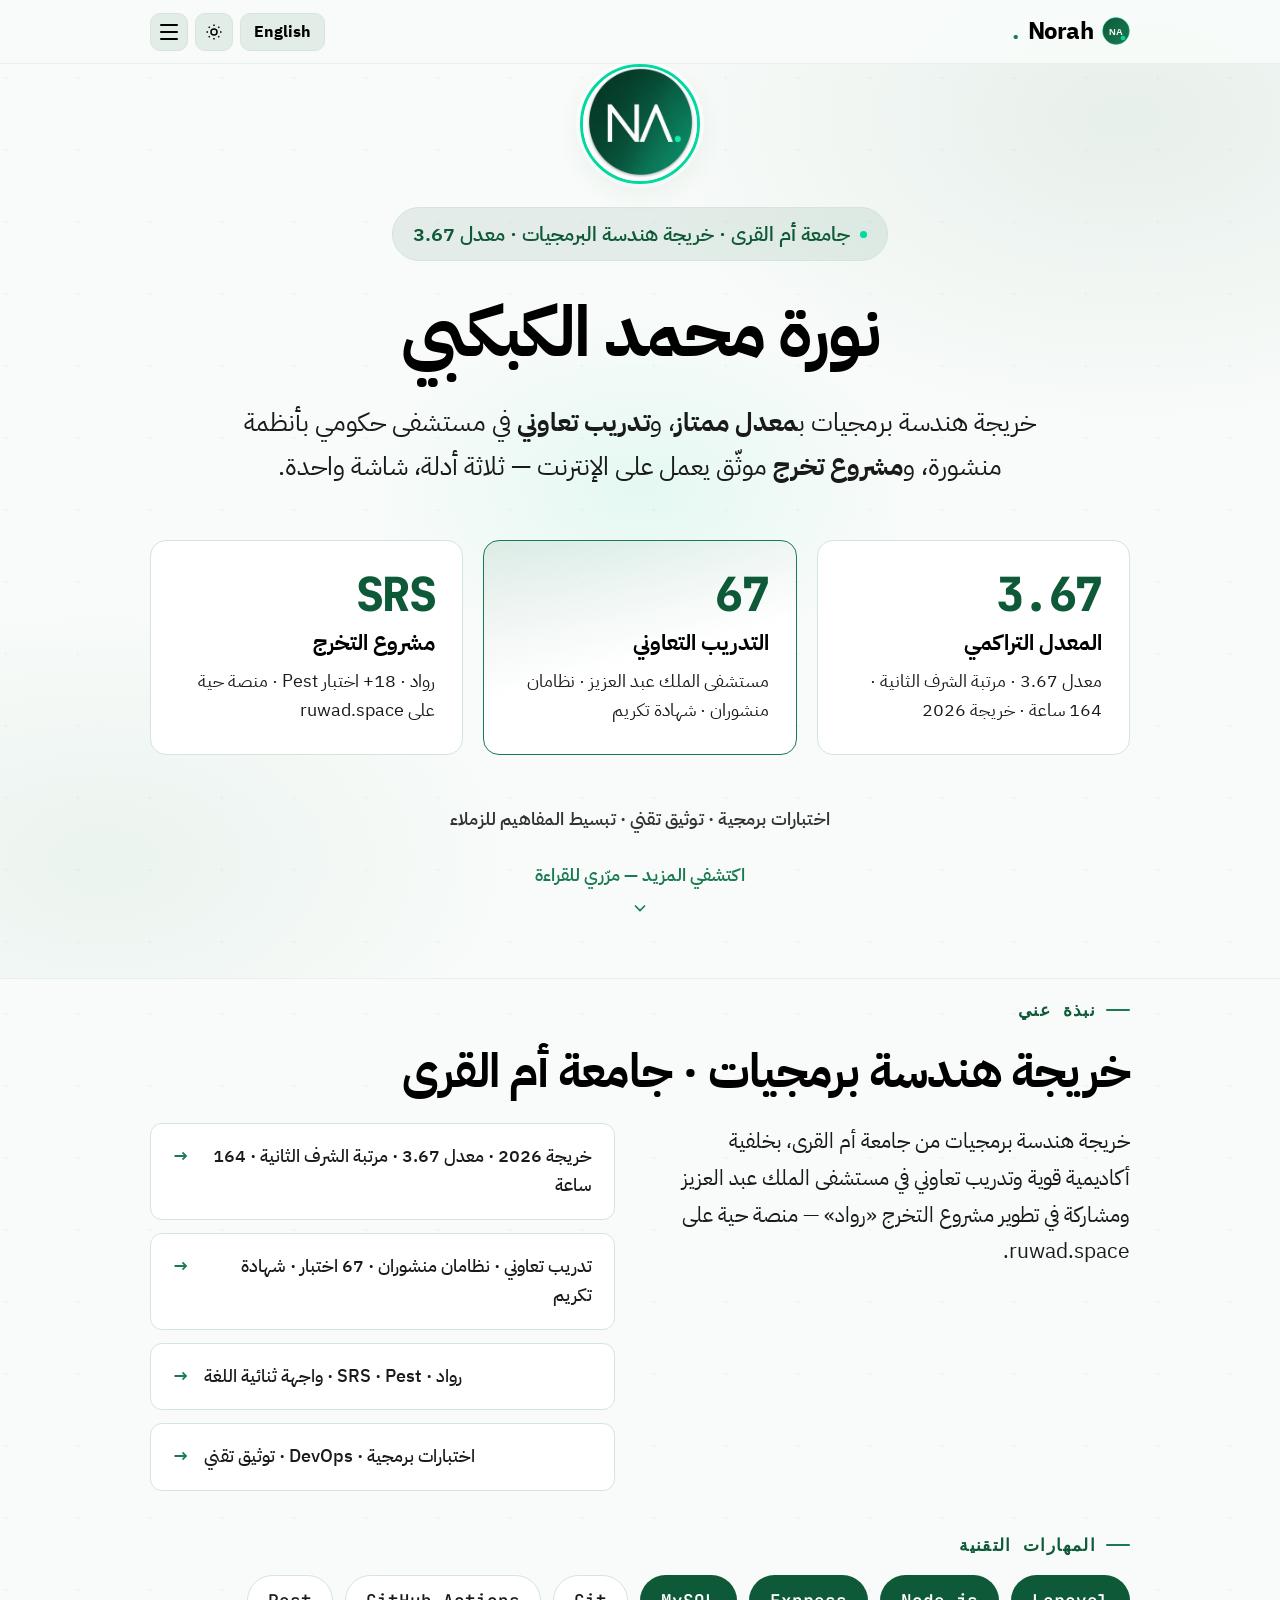
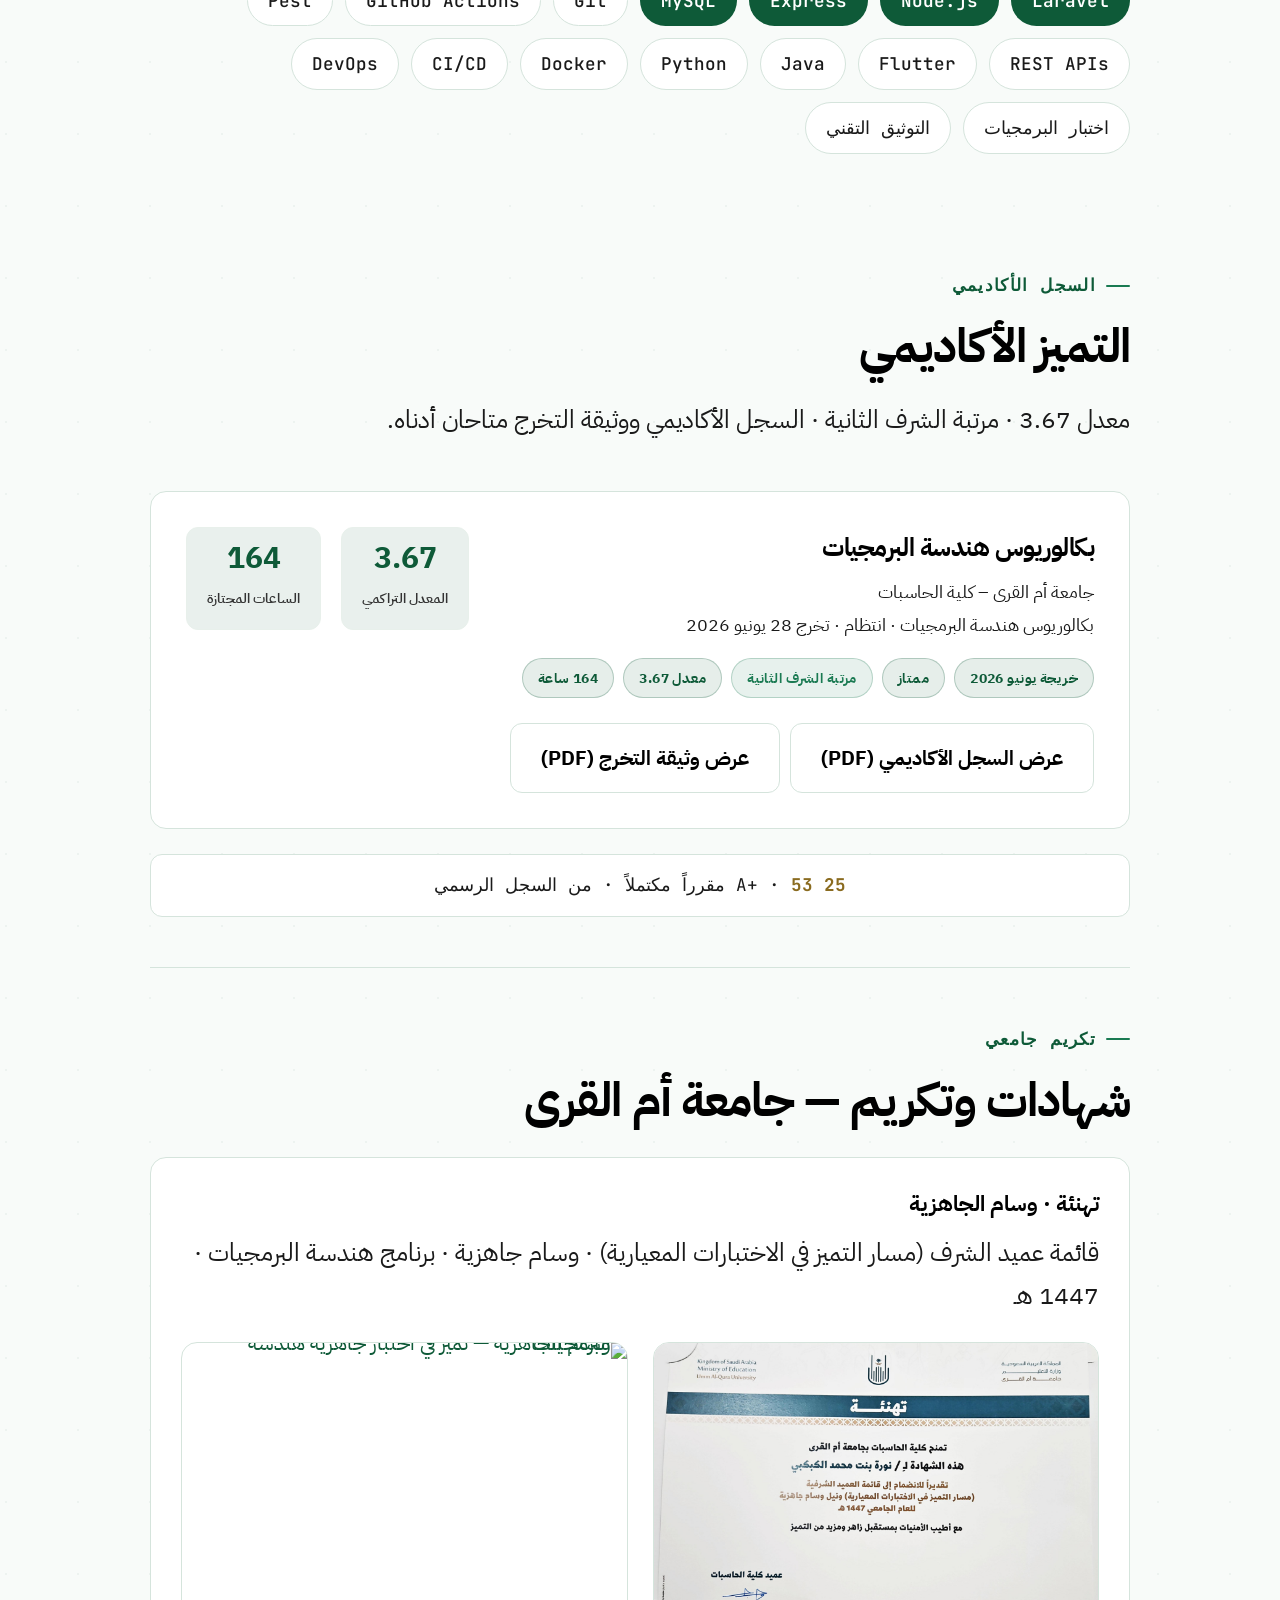
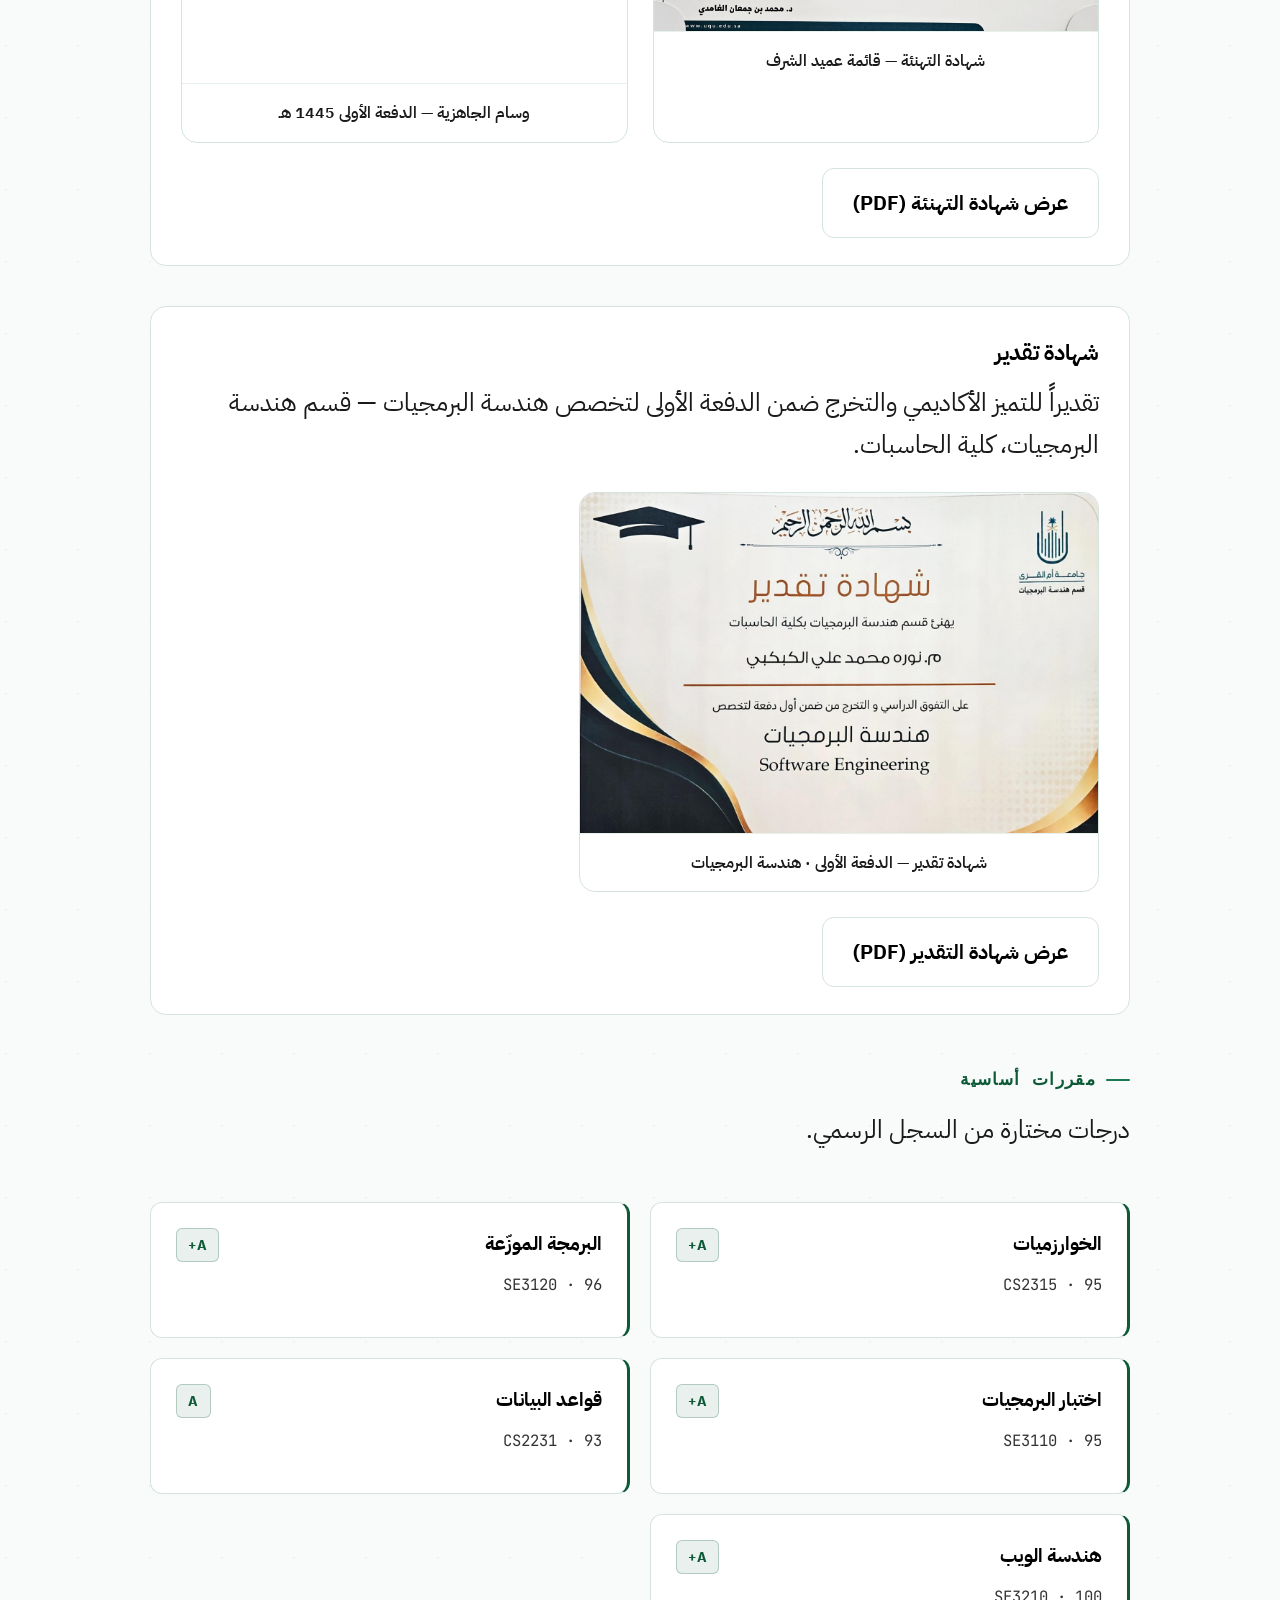
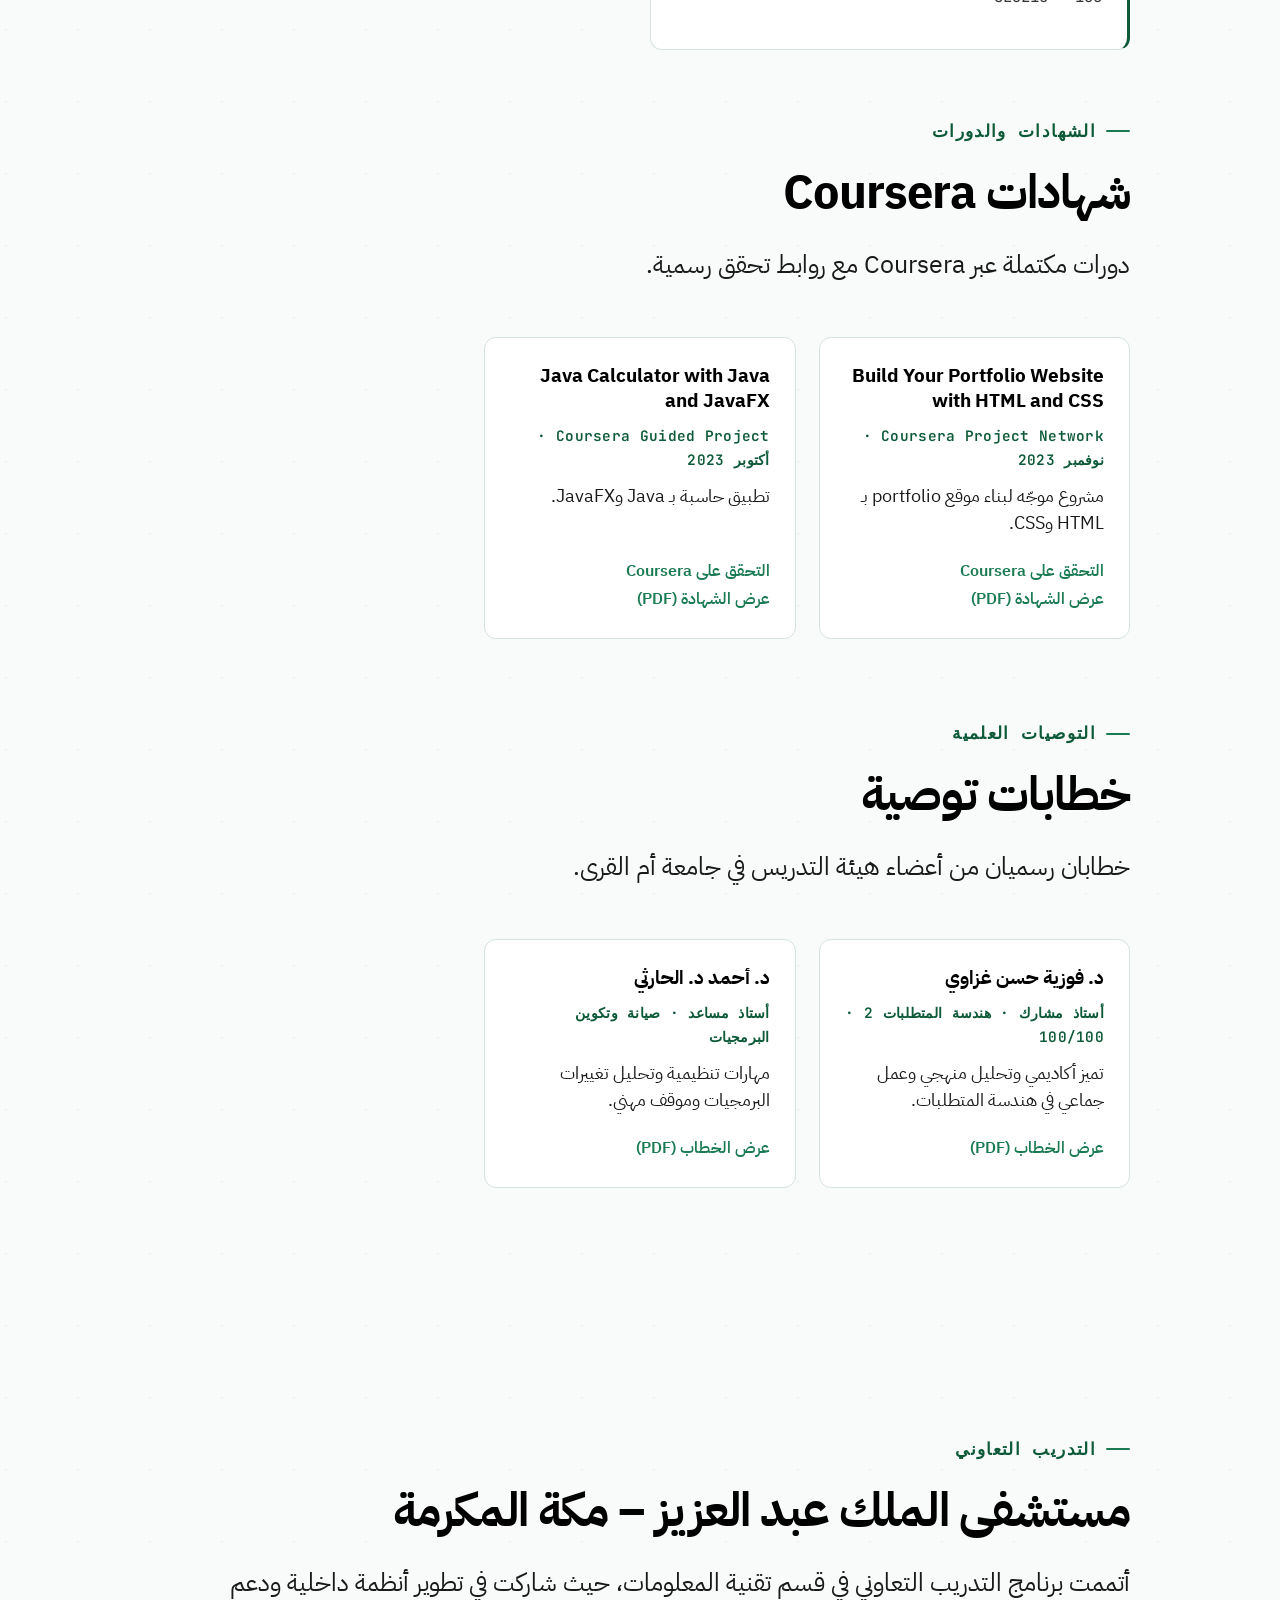
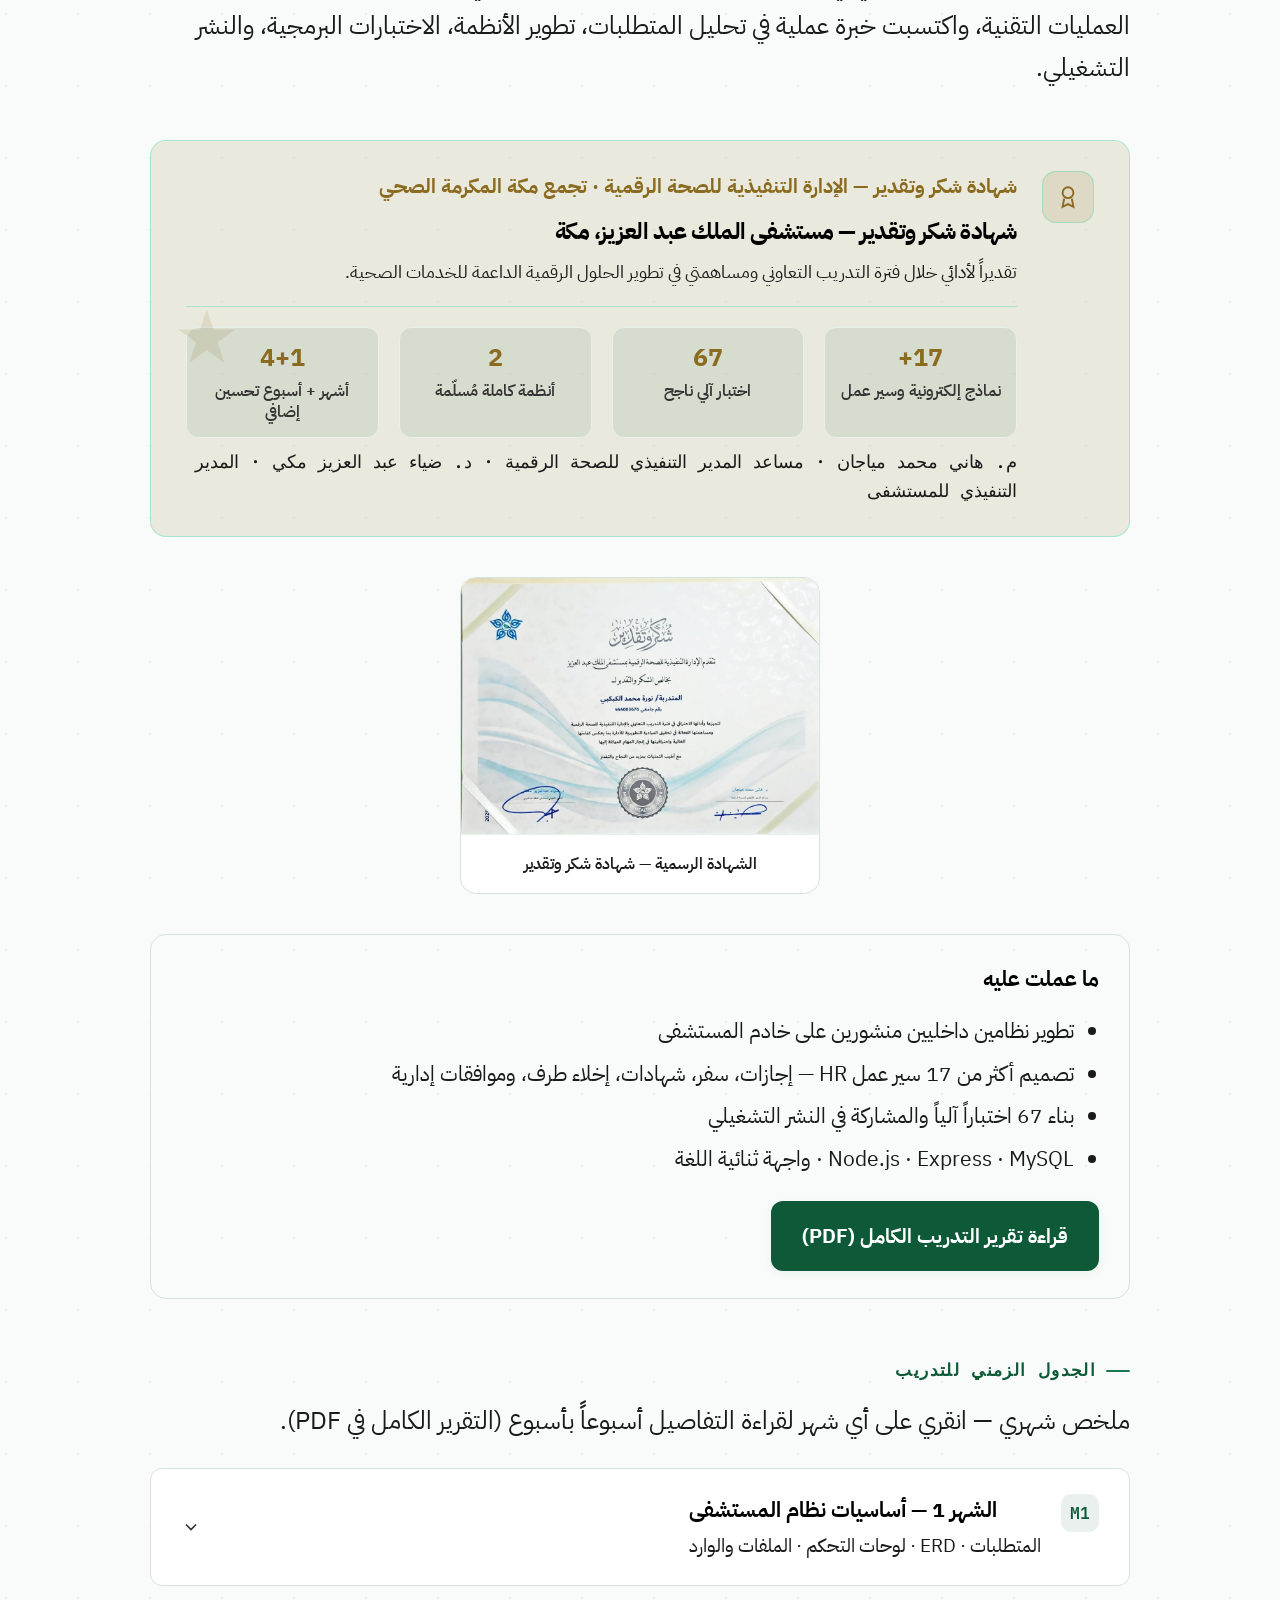
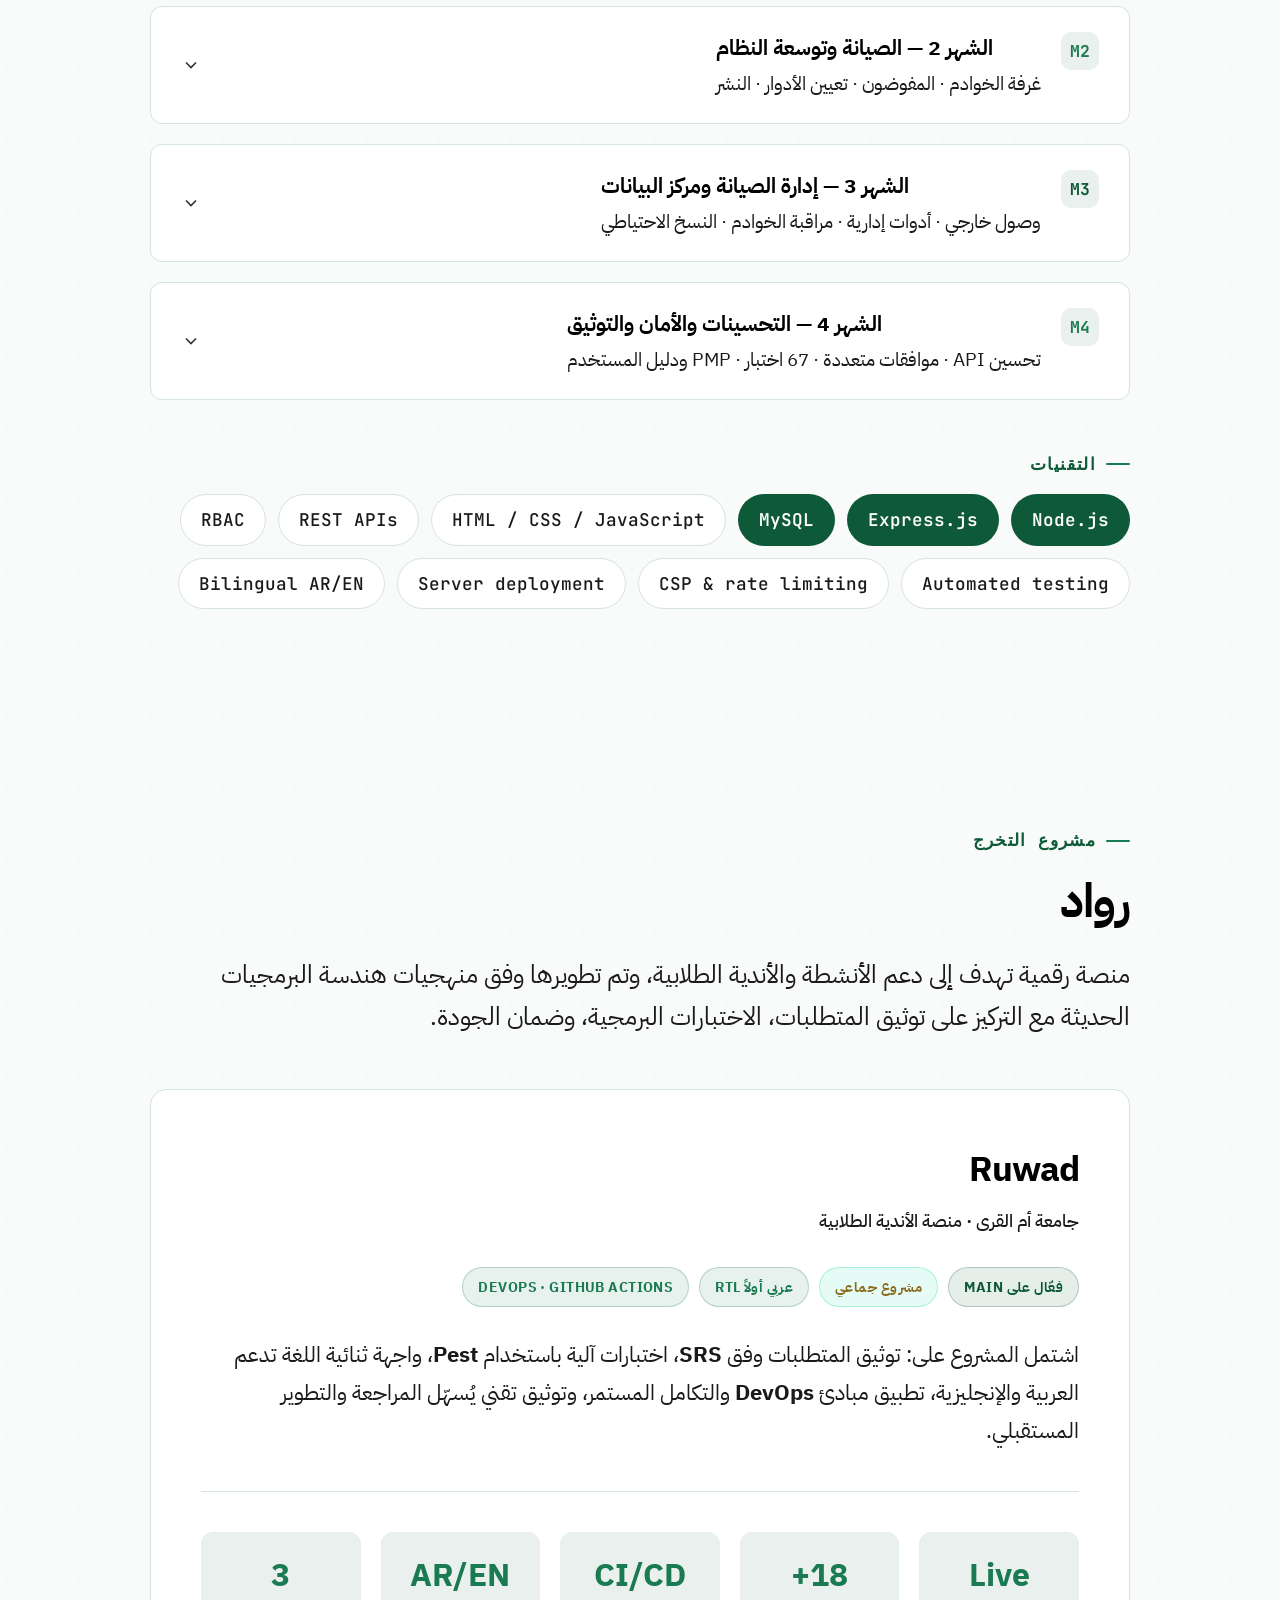
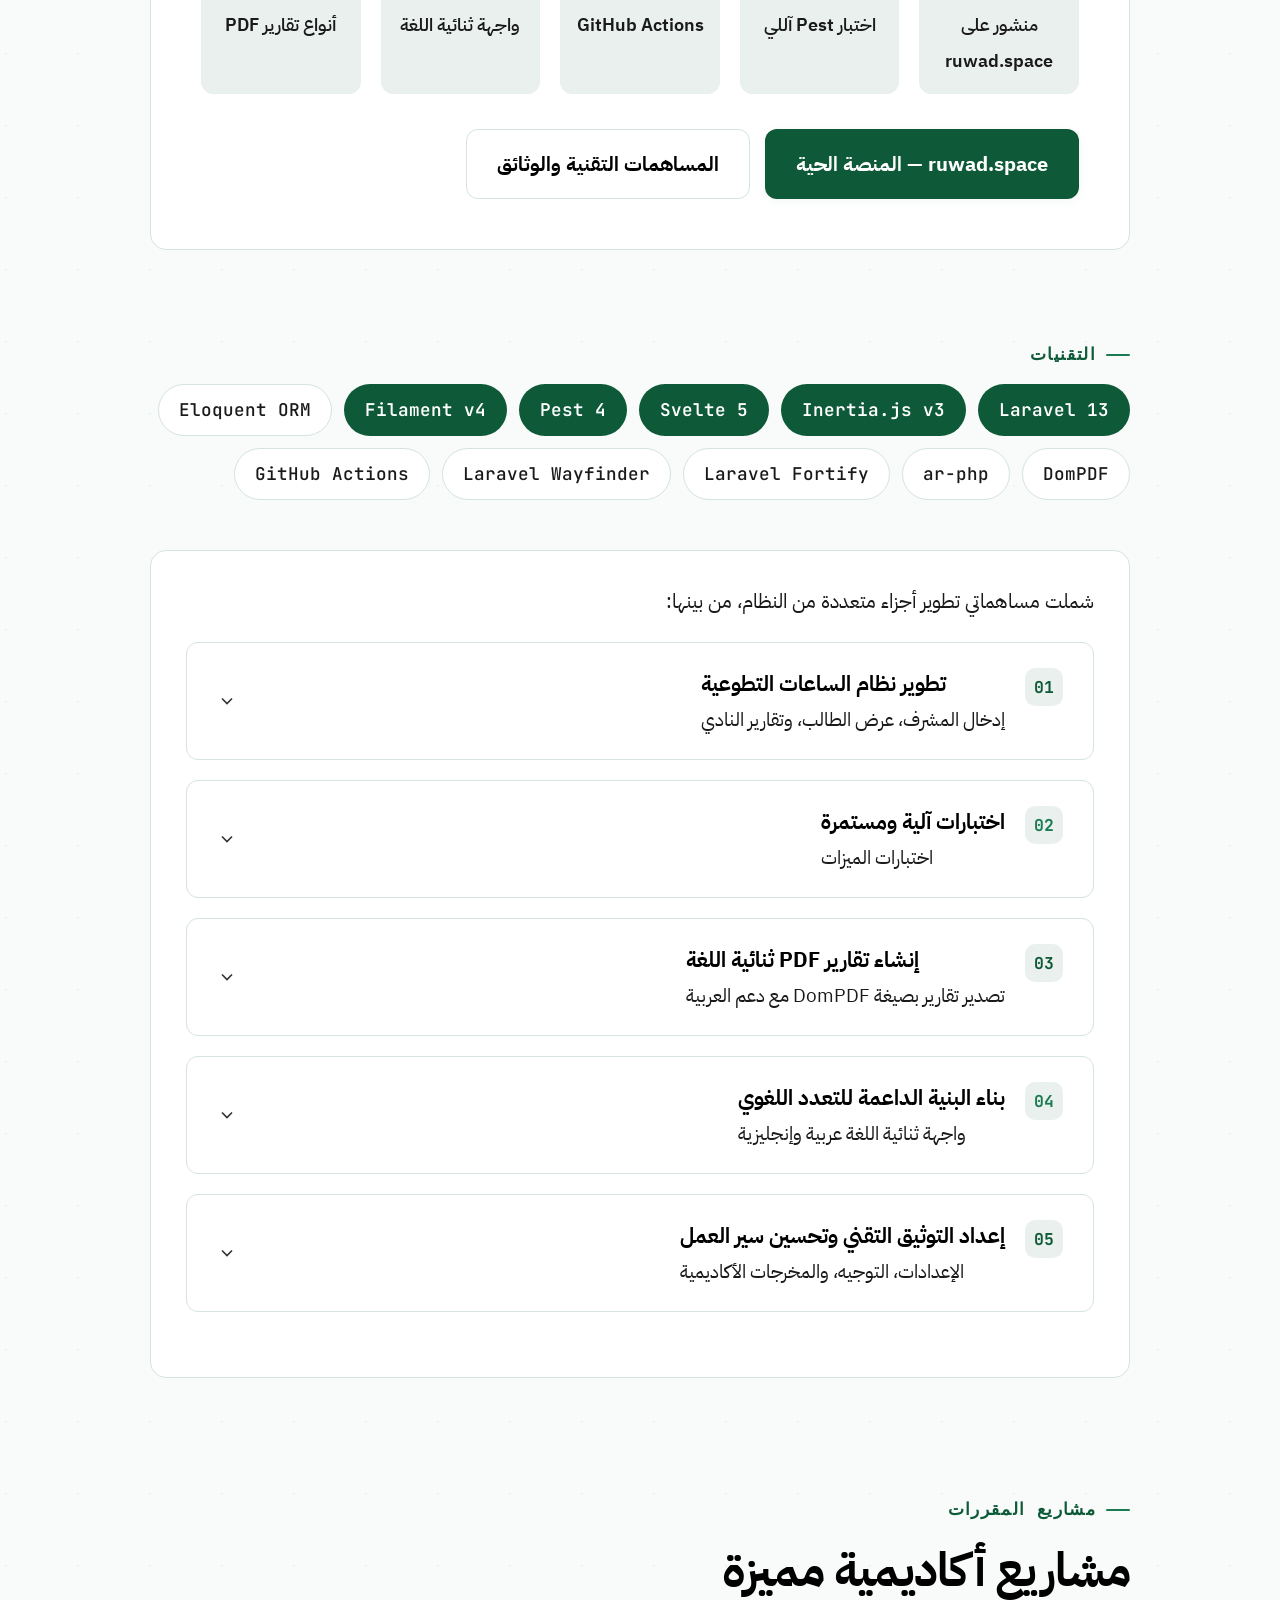
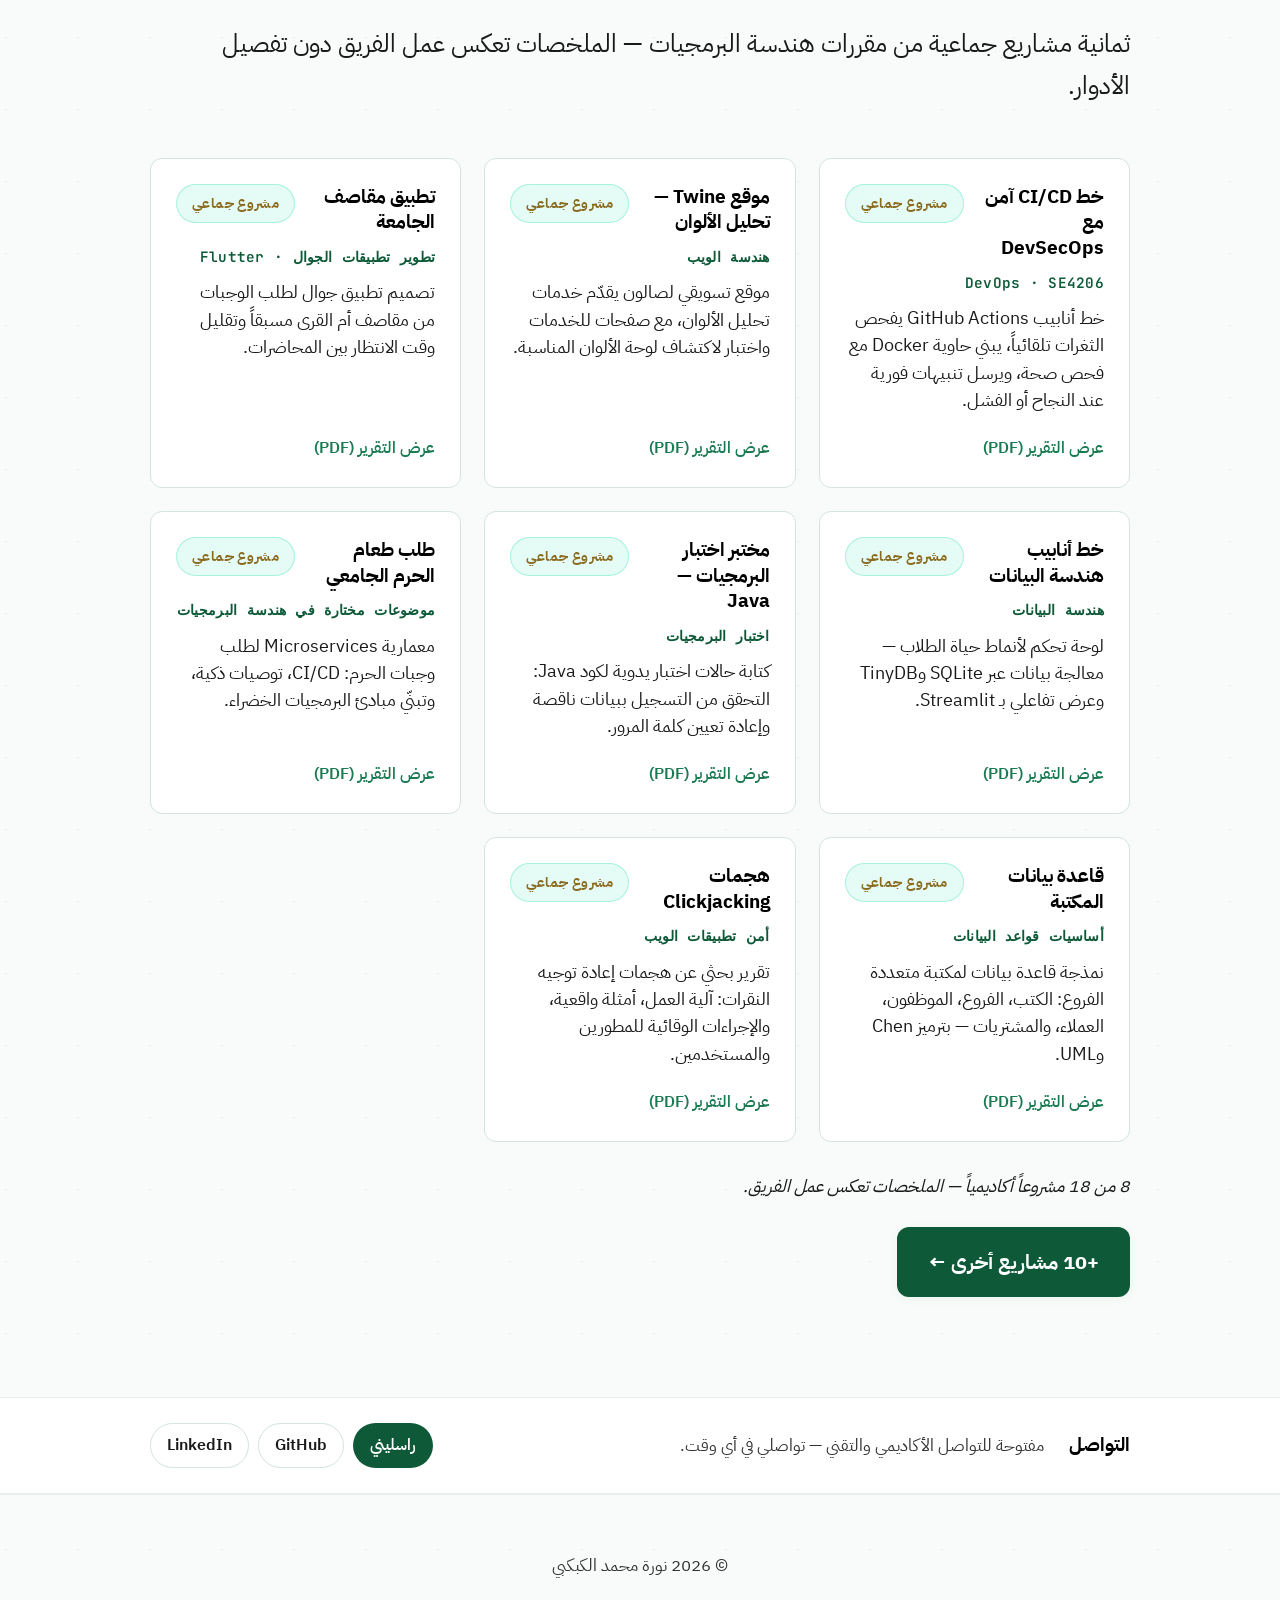
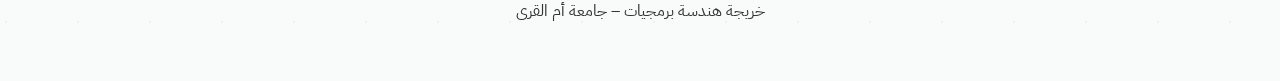
==== commit 4b8f8cc1: "update" ====
--- a/index.html
+++ b/index.html
@@ -2,6 +2,7 @@
 <html lang="ar" dir="rtl">
 <head>
   <meta charset="UTF-8">
+  <meta name="viewport" content="width=device-width, initial-scale=1">
   <meta http-equiv="Cache-Control" content="no-cache, no-store, must-revalidate">
   <meta http-equiv="Pragma" content="no-cache">
   <meta http-equiv="Expires" content="0">
@@ -13,7 +14,7 @@
   <link rel="preconnect" href="https://fonts.googleapis.com">
   <link rel="preconnect" href="https://fonts.gstatic.com" crossorigin>
   <link href="https://fonts.googleapis.com/css2?family=IBM+Plex+Sans+Arabic:wght@400;500;600;700&family=Plus+Jakarta+Sans:ital,wght@0,400;0,500;0,600;0,700;1,400&family=JetBrains+Mono:wght@400;500;600&display=swap" rel="stylesheet">
-  <link rel="stylesheet" href="styles.css?v=11">
+  <link rel="stylesheet" href="styles.css?v=12">
   <script>
     (function () {
       var th = localStorage.getItem('portfolio-theme');
--- a/styles.css
+++ b/styles.css
@@ -2169,9 +2169,21 @@
 
 .course-projects-grid {
   display: grid;
-  grid-template-columns: repeat(3, minmax(0, 1fr));
-  gap: 1rem;
+  grid-template-columns: 1fr;
+  gap: 1.15rem;
   margin-bottom: 1.5rem;
+}
+
+@media (min-width: 640px) {
+  .course-projects-grid {
+    grid-template-columns: repeat(2, minmax(0, 1fr));
+  }
+}
+
+@media (min-width: 1024px) {
+  .course-projects-grid {
+    grid-template-columns: repeat(3, minmax(0, 1fr));
+  }
 }
 
 .course-project-card {
@@ -2863,16 +2875,6 @@
     grid-template-columns: 1fr;
   }
 
-  .course-projects-grid {
-    grid-template-columns: 1fr;
-  }
-
-  @media (min-width: 640px) and (max-width: 1023px) {
-    .course-projects-grid {
-      grid-template-columns: repeat(2, minmax(0, 1fr));
-    }
-  }
-
   .mvc-diagram {
     grid-template-columns: 1fr;
   }
@@ -2893,7 +2895,7 @@
 
 @media (max-width: 640px) {
   html {
-    font-size: clamp(15px, 4.2vw, 17px);
+    font-size: clamp(16px, 4.5vw, 18px);
   }
 
   .container {
@@ -3057,7 +3059,46 @@
   .course-project-header {
     flex-direction: column;
     align-items: flex-start;
-    gap: 0.4rem;
+    gap: 0.5rem;
+  }
+
+  .course-projects-grid {
+    gap: 1.25rem;
+  }
+
+  .course-project-card {
+    padding: 1.35rem 1.25rem;
+  }
+
+  .course-project-header h4 {
+    font-size: 1.08rem;
+    line-height: 1.4;
+  }
+
+  .course-project-header .badge {
+    font-size: 0.75rem;
+  }
+
+  .course-project-course {
+    font-size: 0.88rem;
+  }
+
+  .course-project-desc {
+    font-size: 1rem;
+    line-height: 1.65;
+    margin-bottom: 1.15rem;
+  }
+
+  .course-project-link {
+    font-size: 0.95rem;
+    min-height: 44px;
+    display: inline-flex;
+    align-items: center;
+  }
+
+  .course-projects-archive-link {
+    width: 100%;
+    justify-content: center;
   }
 
   .award-banner {
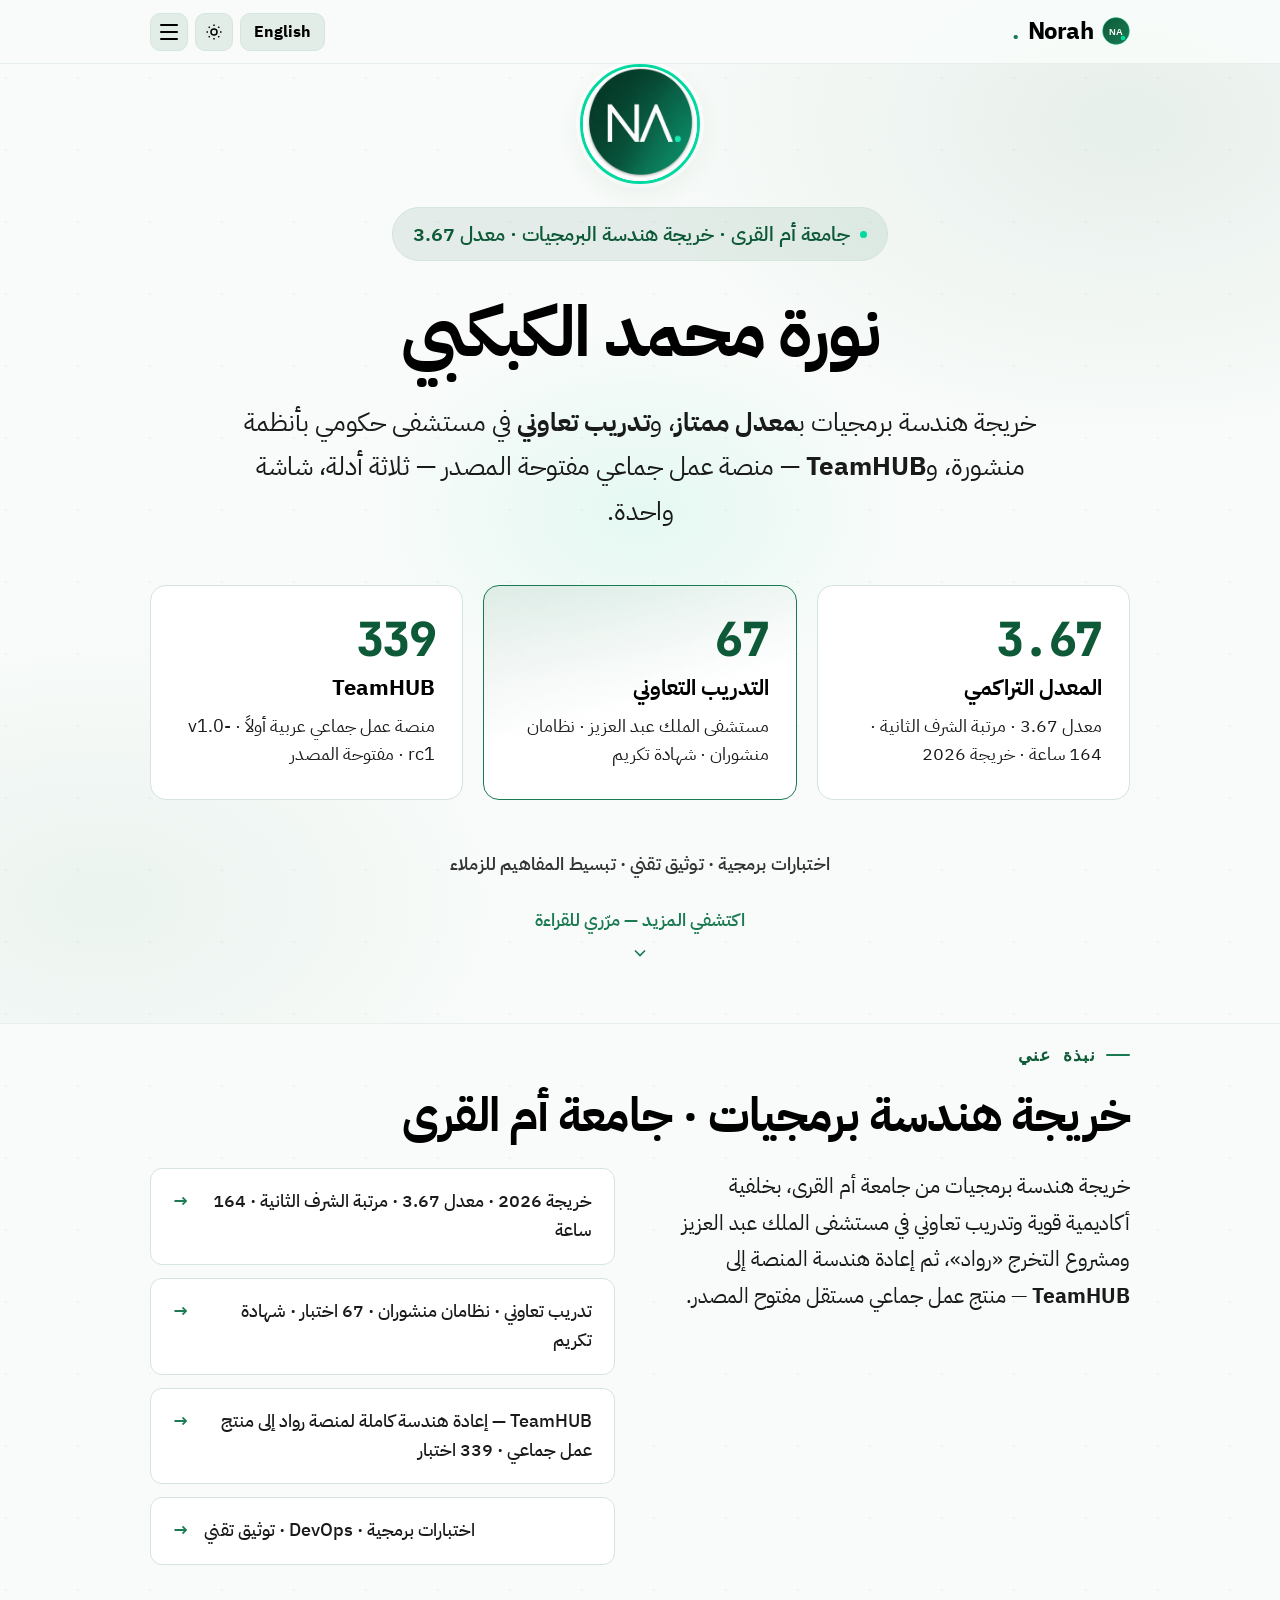
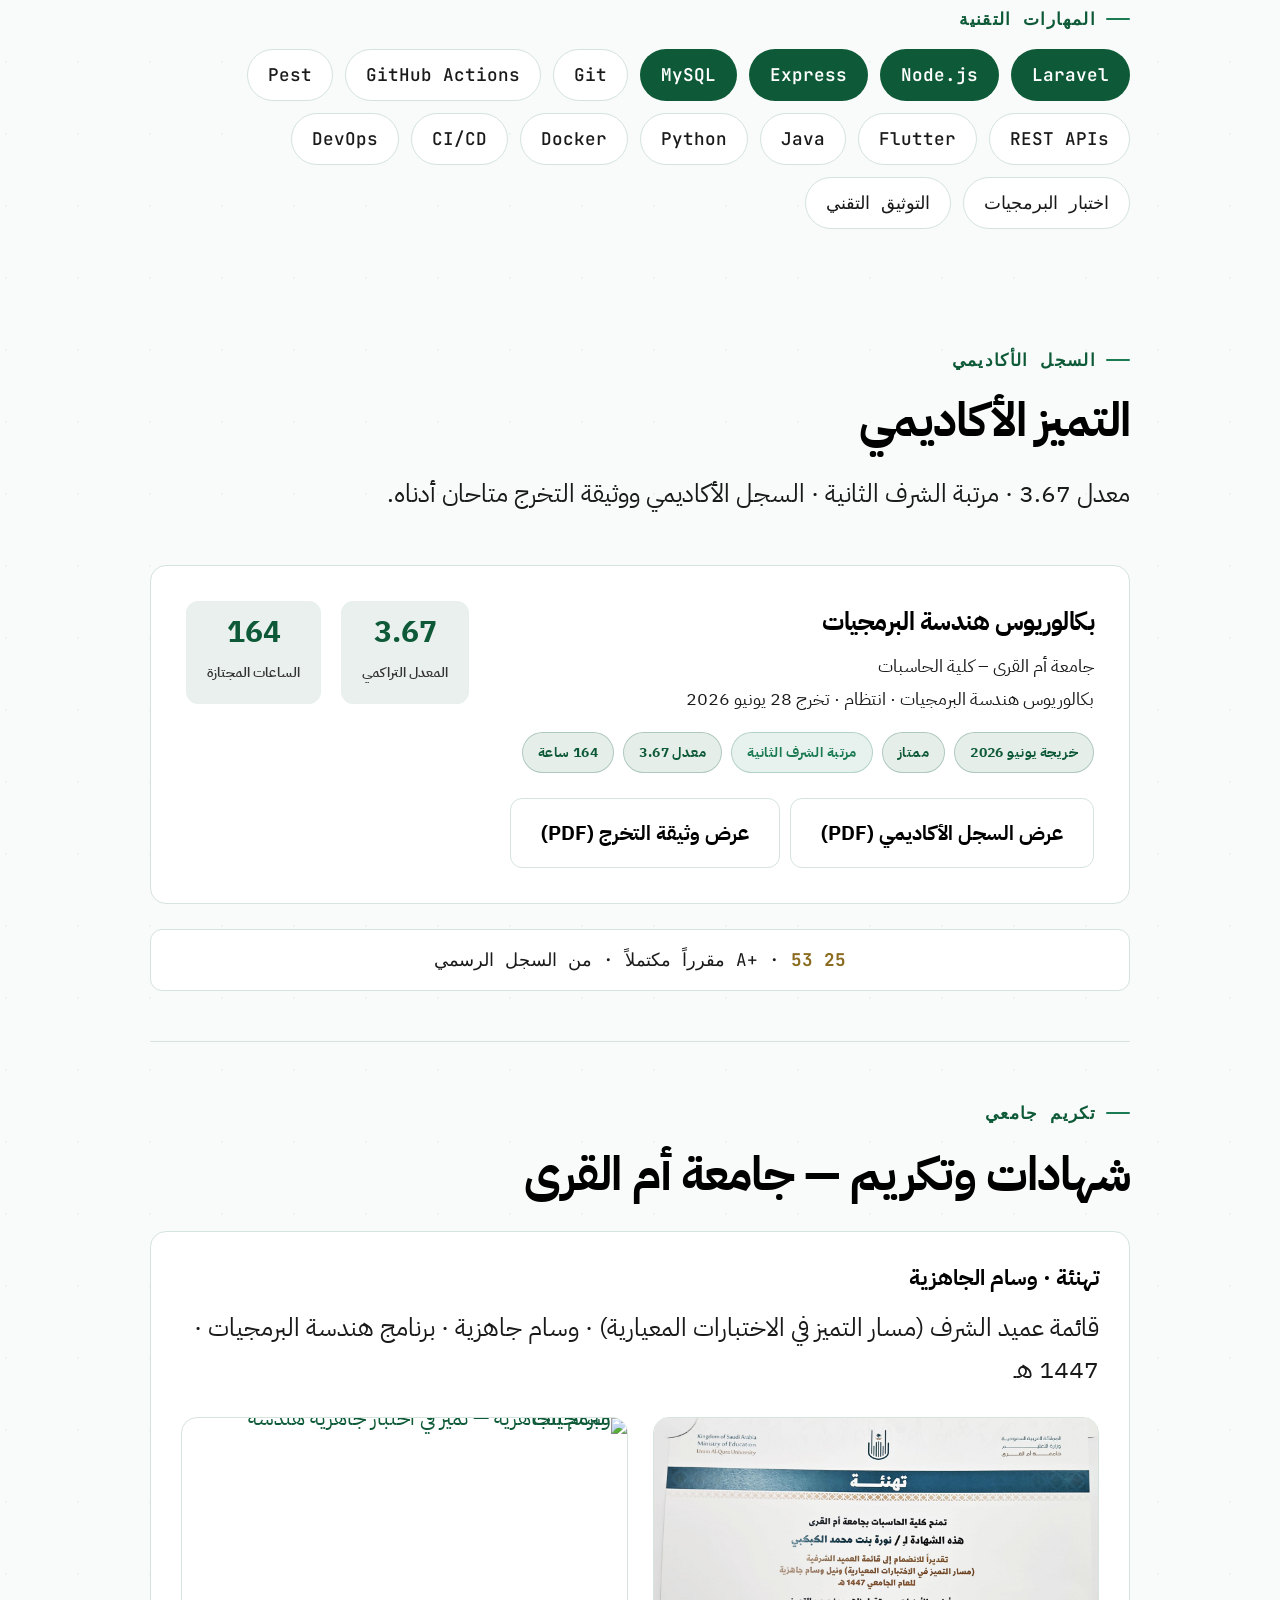
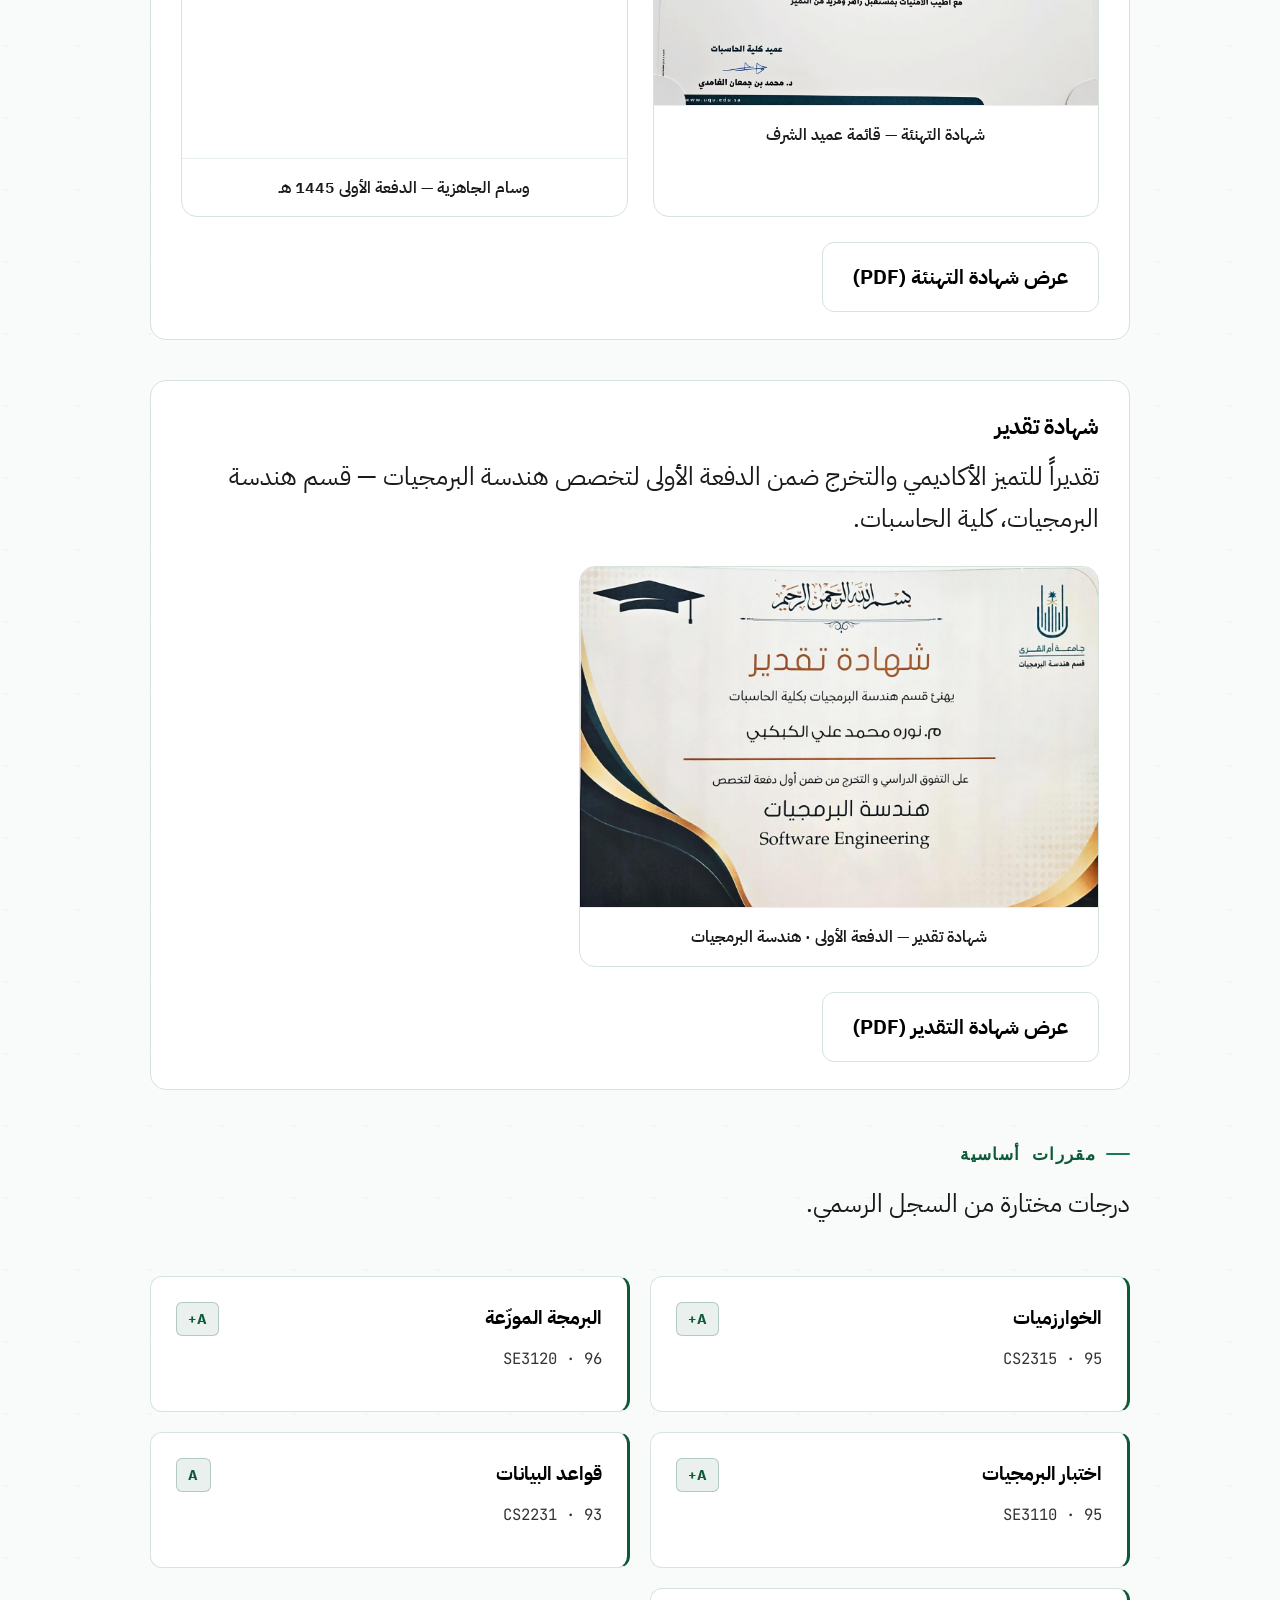
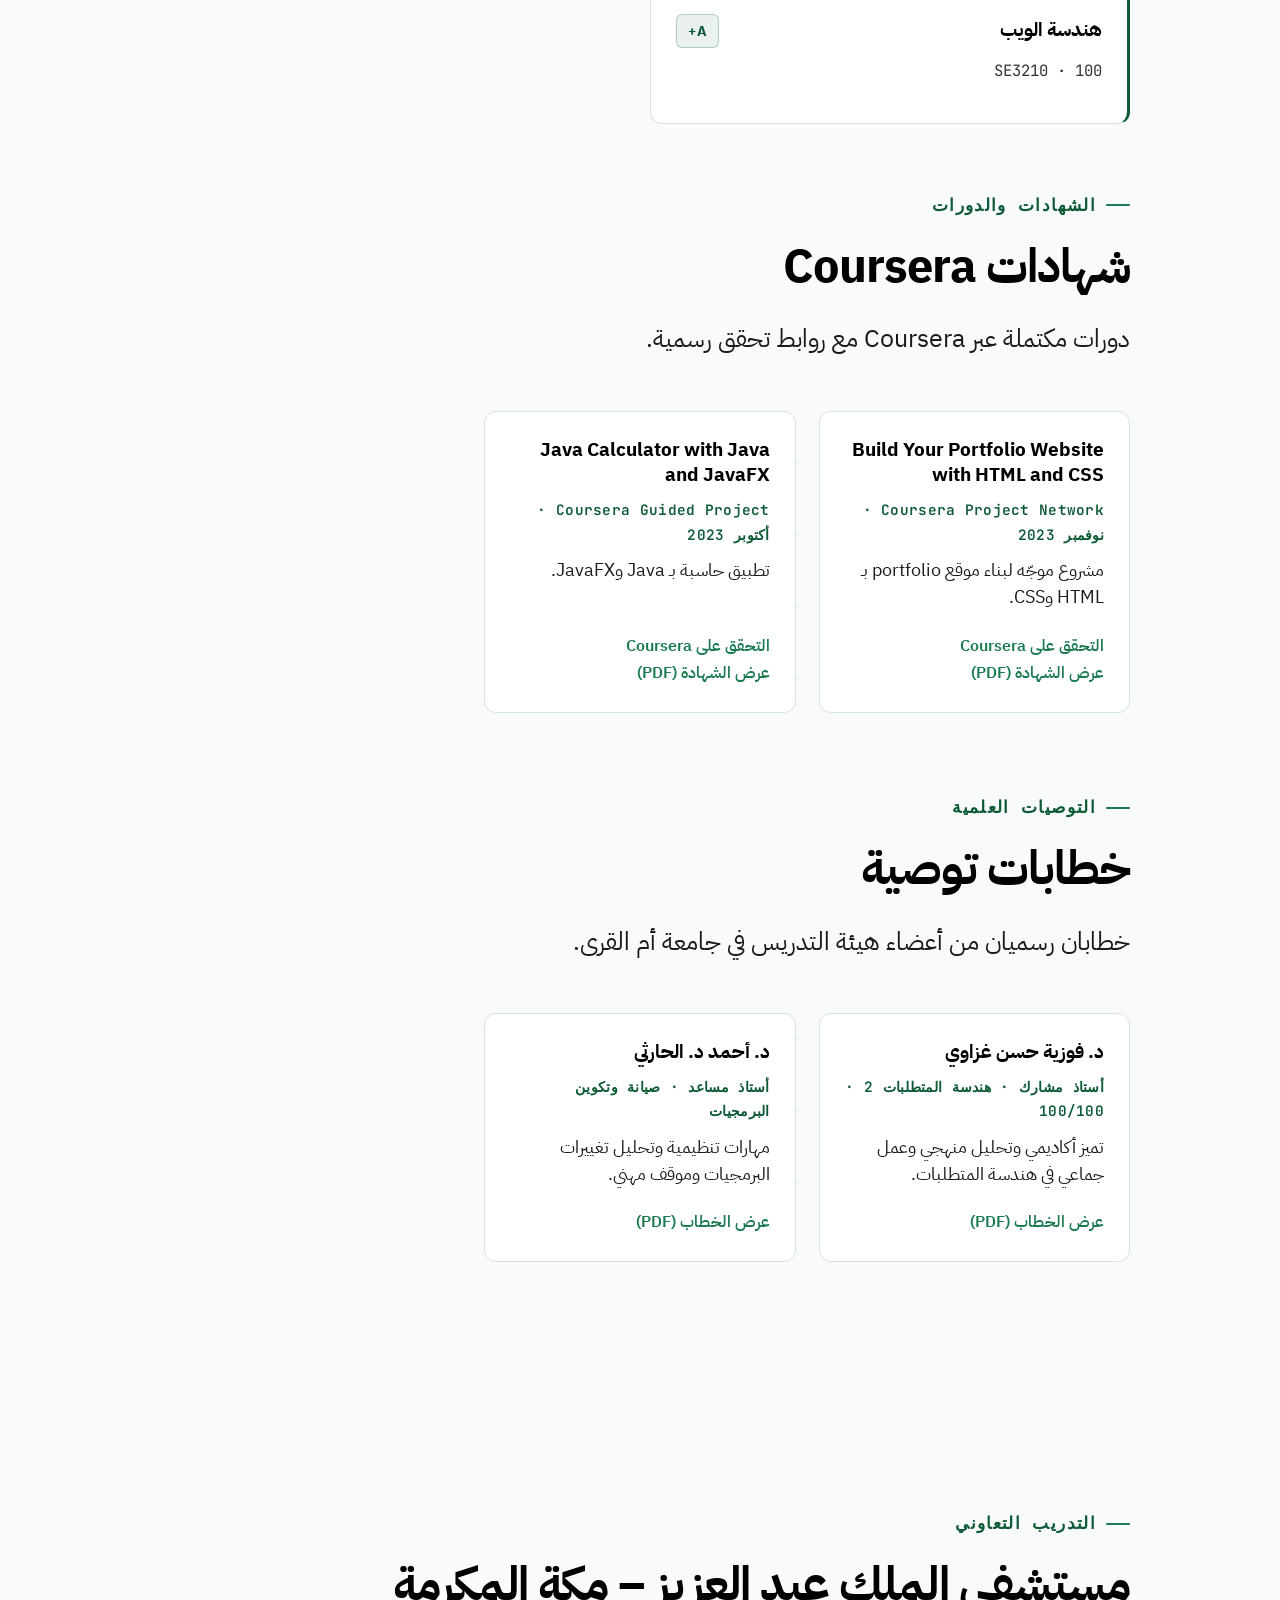
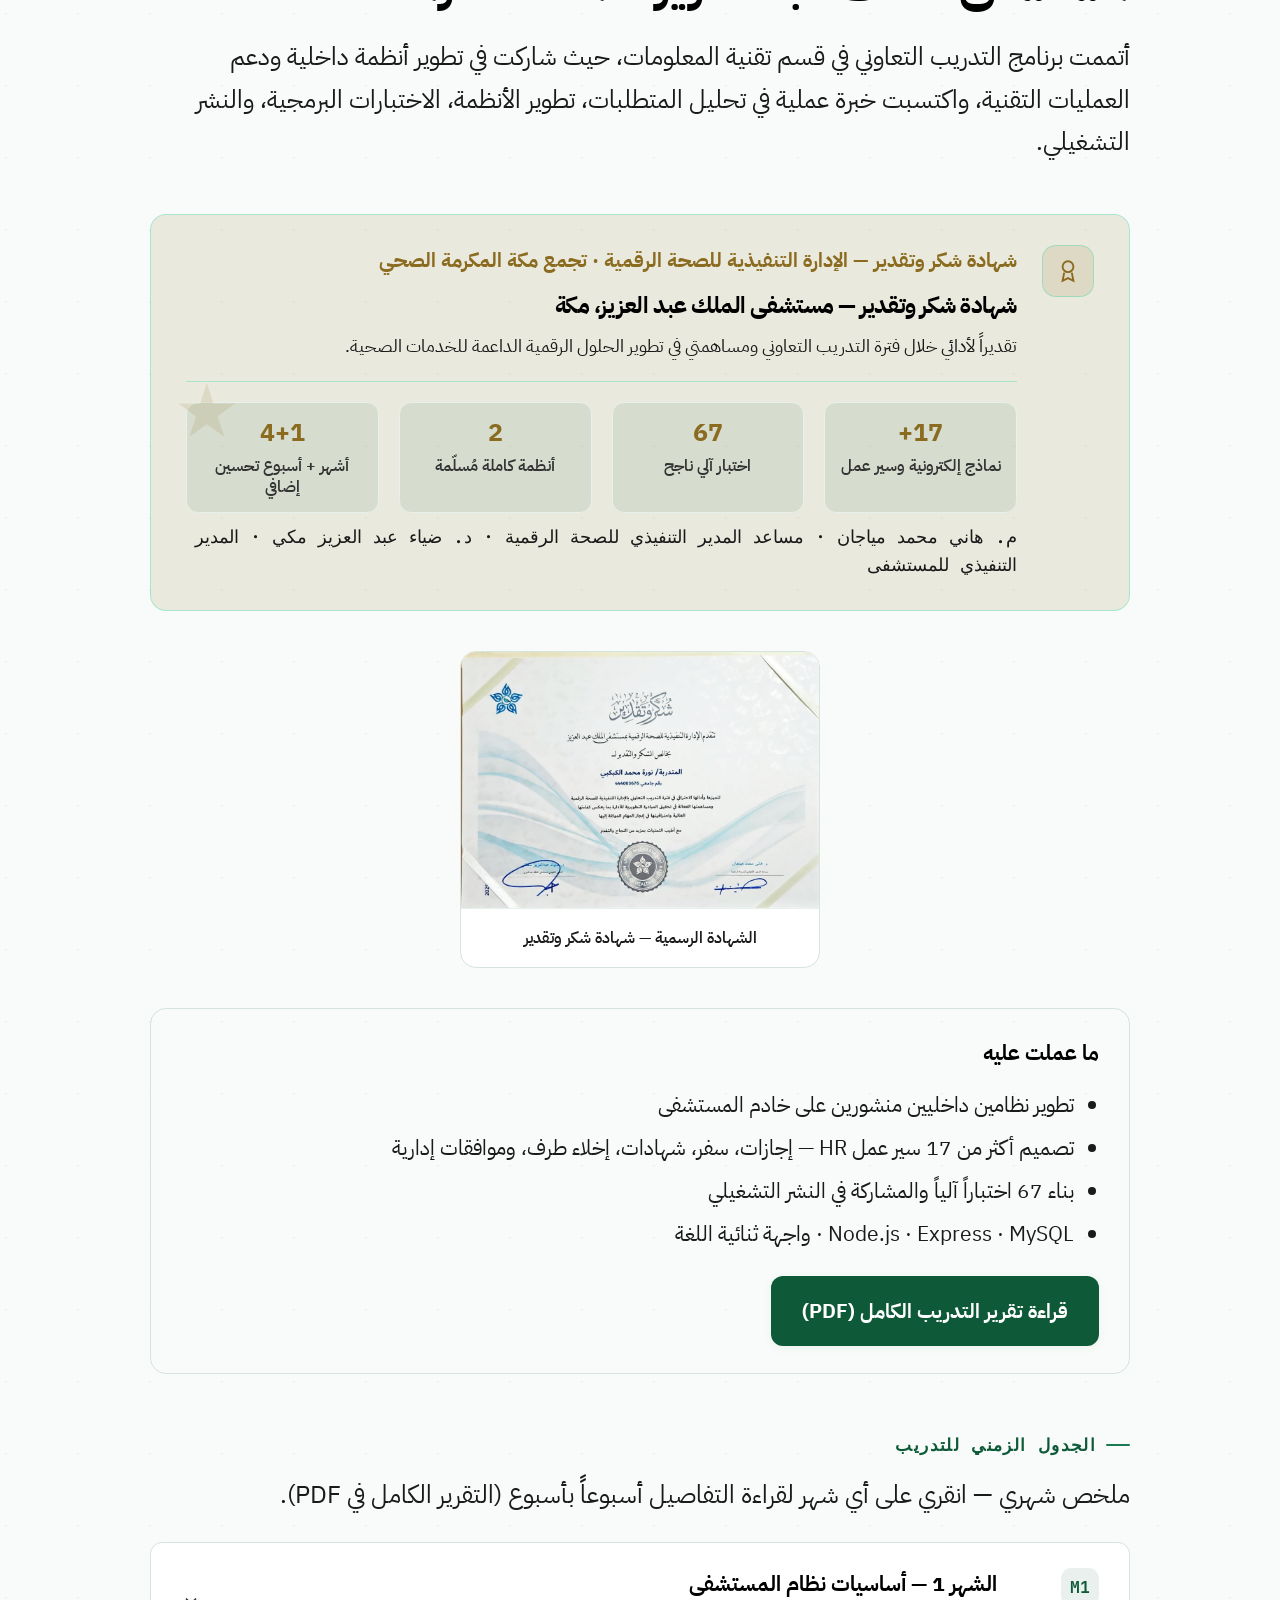
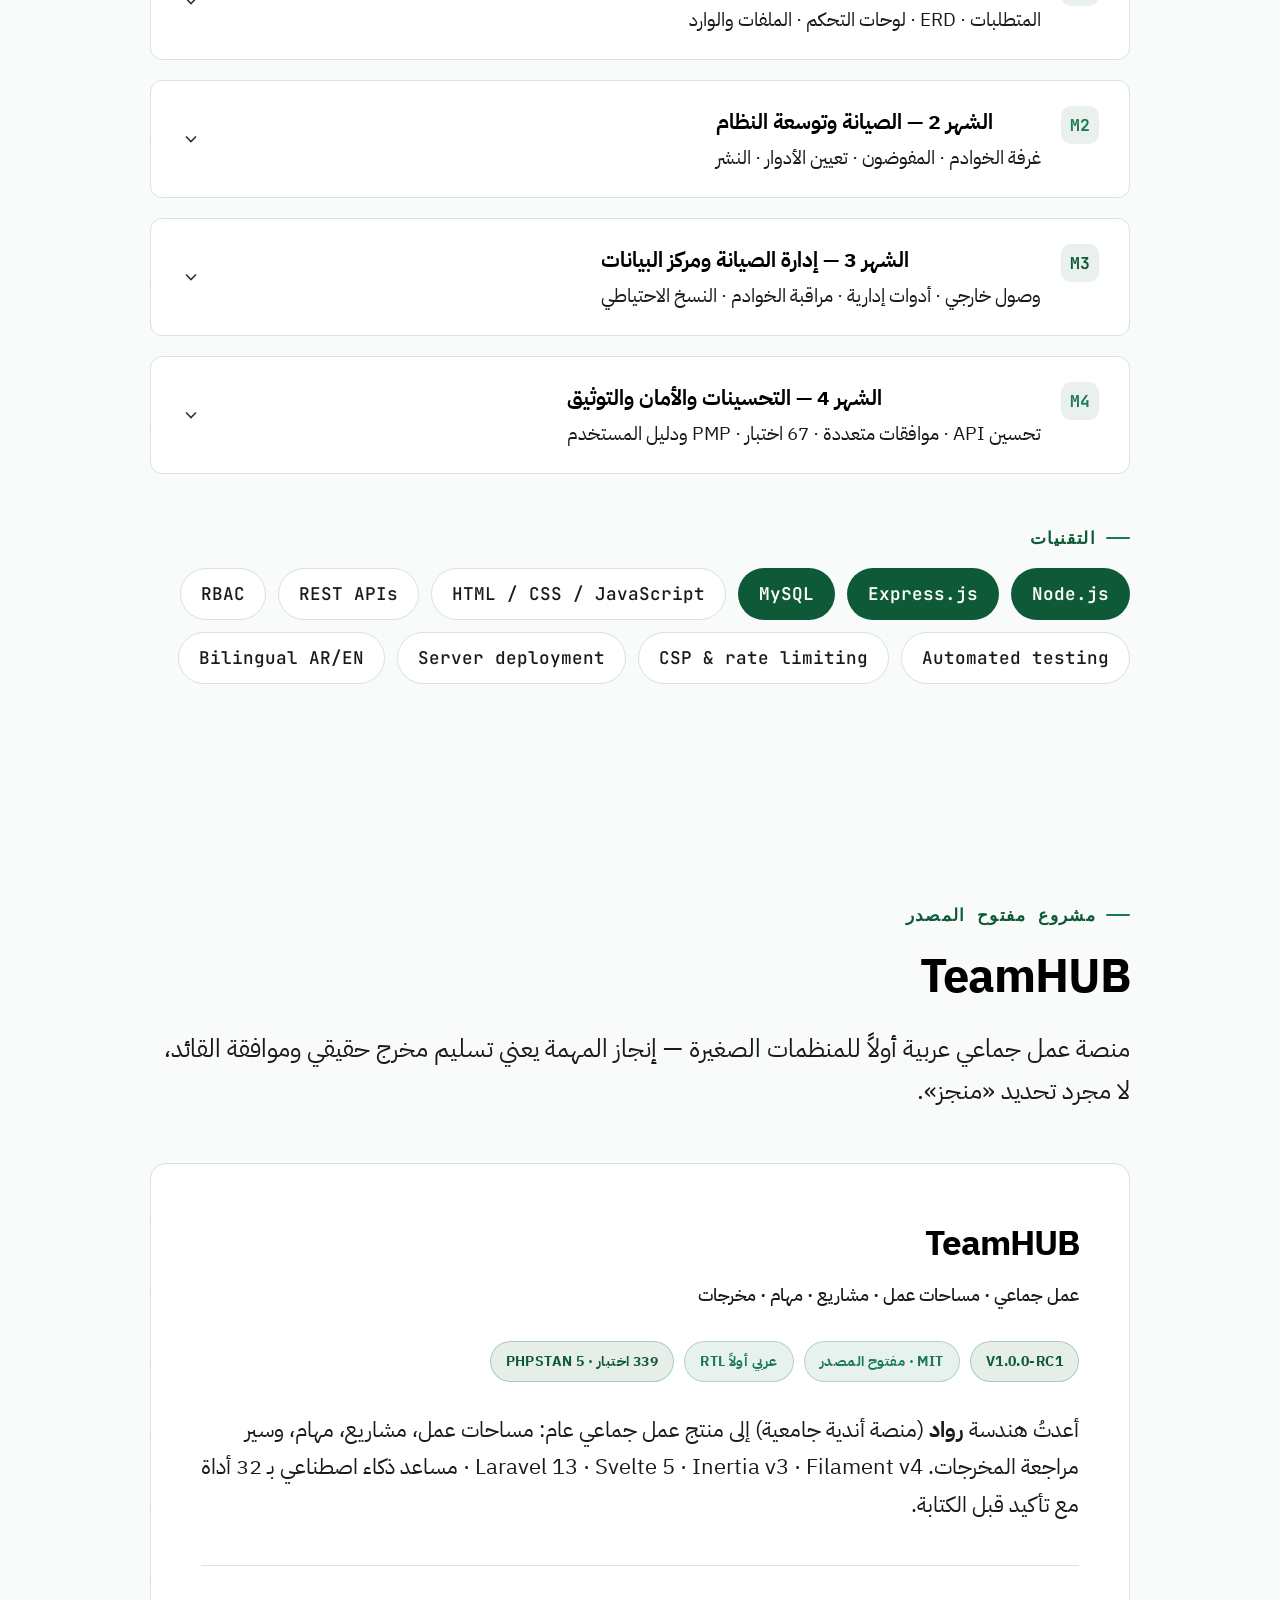
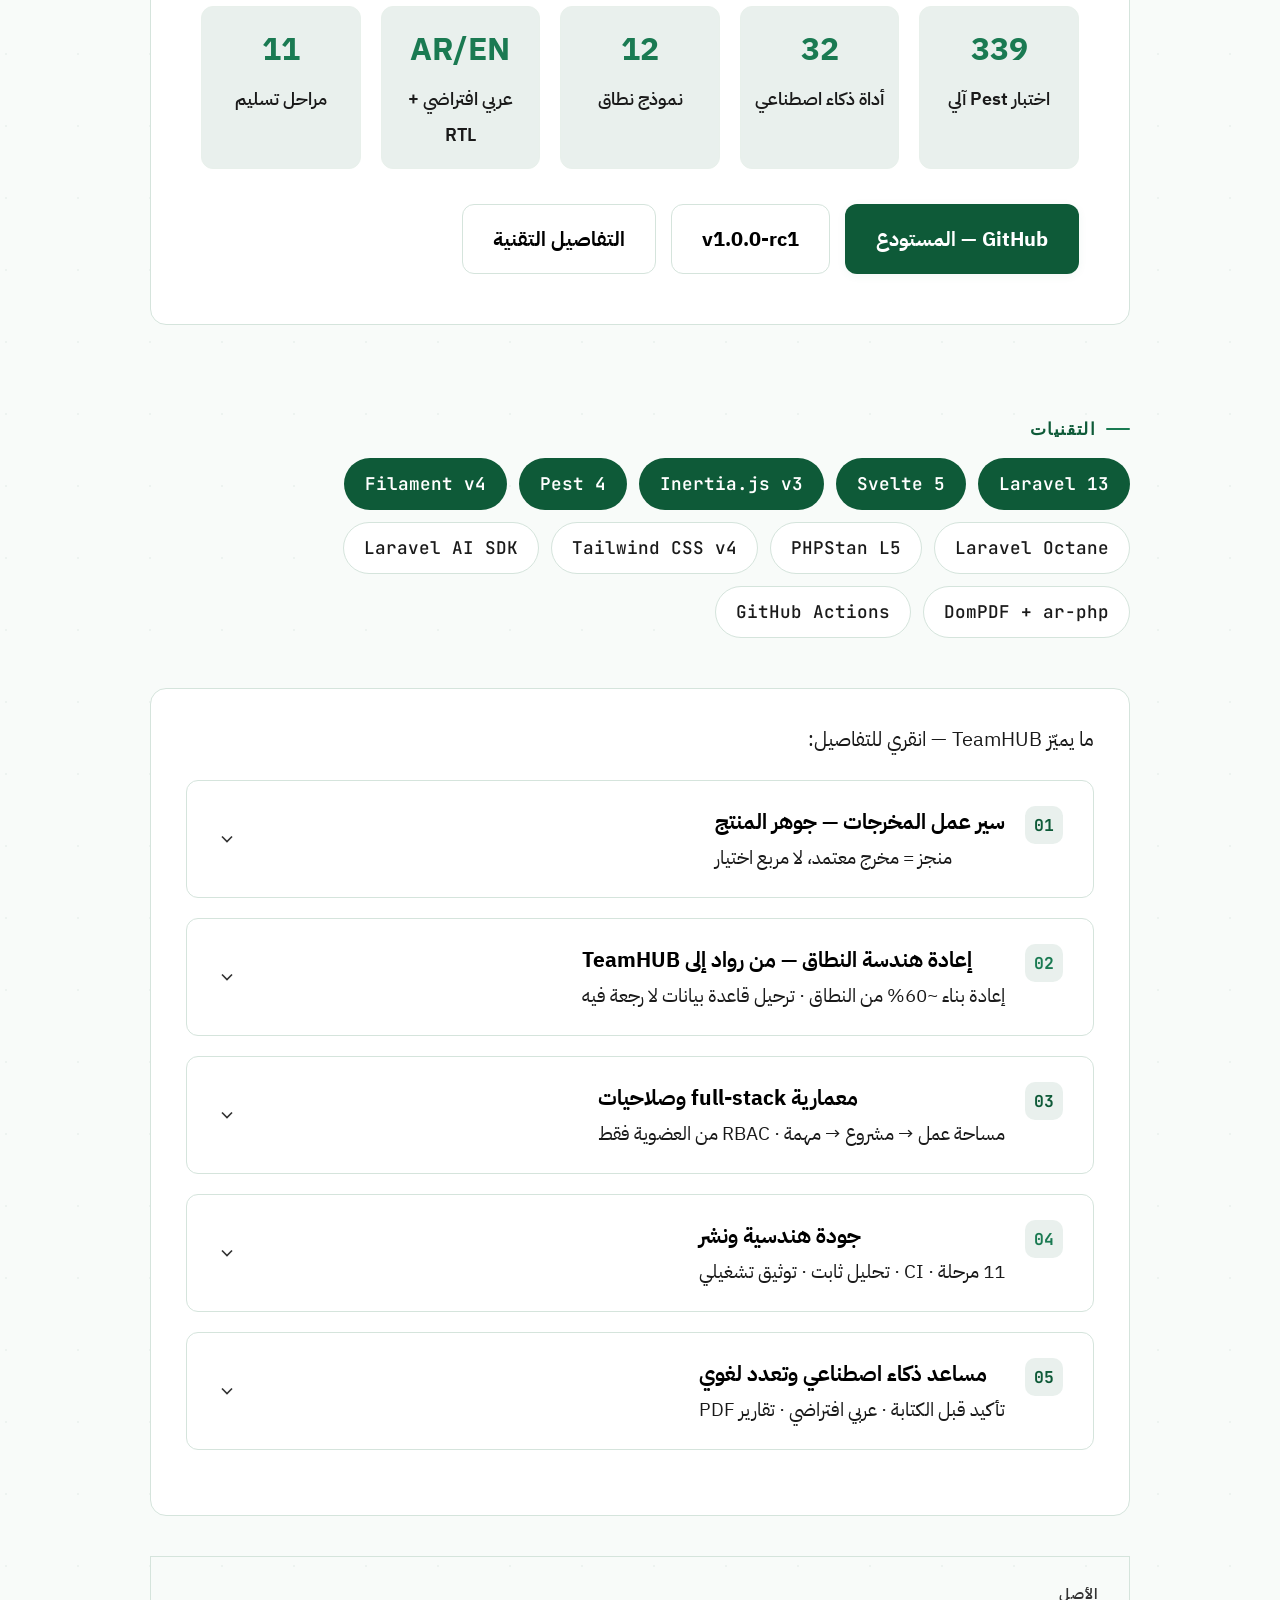
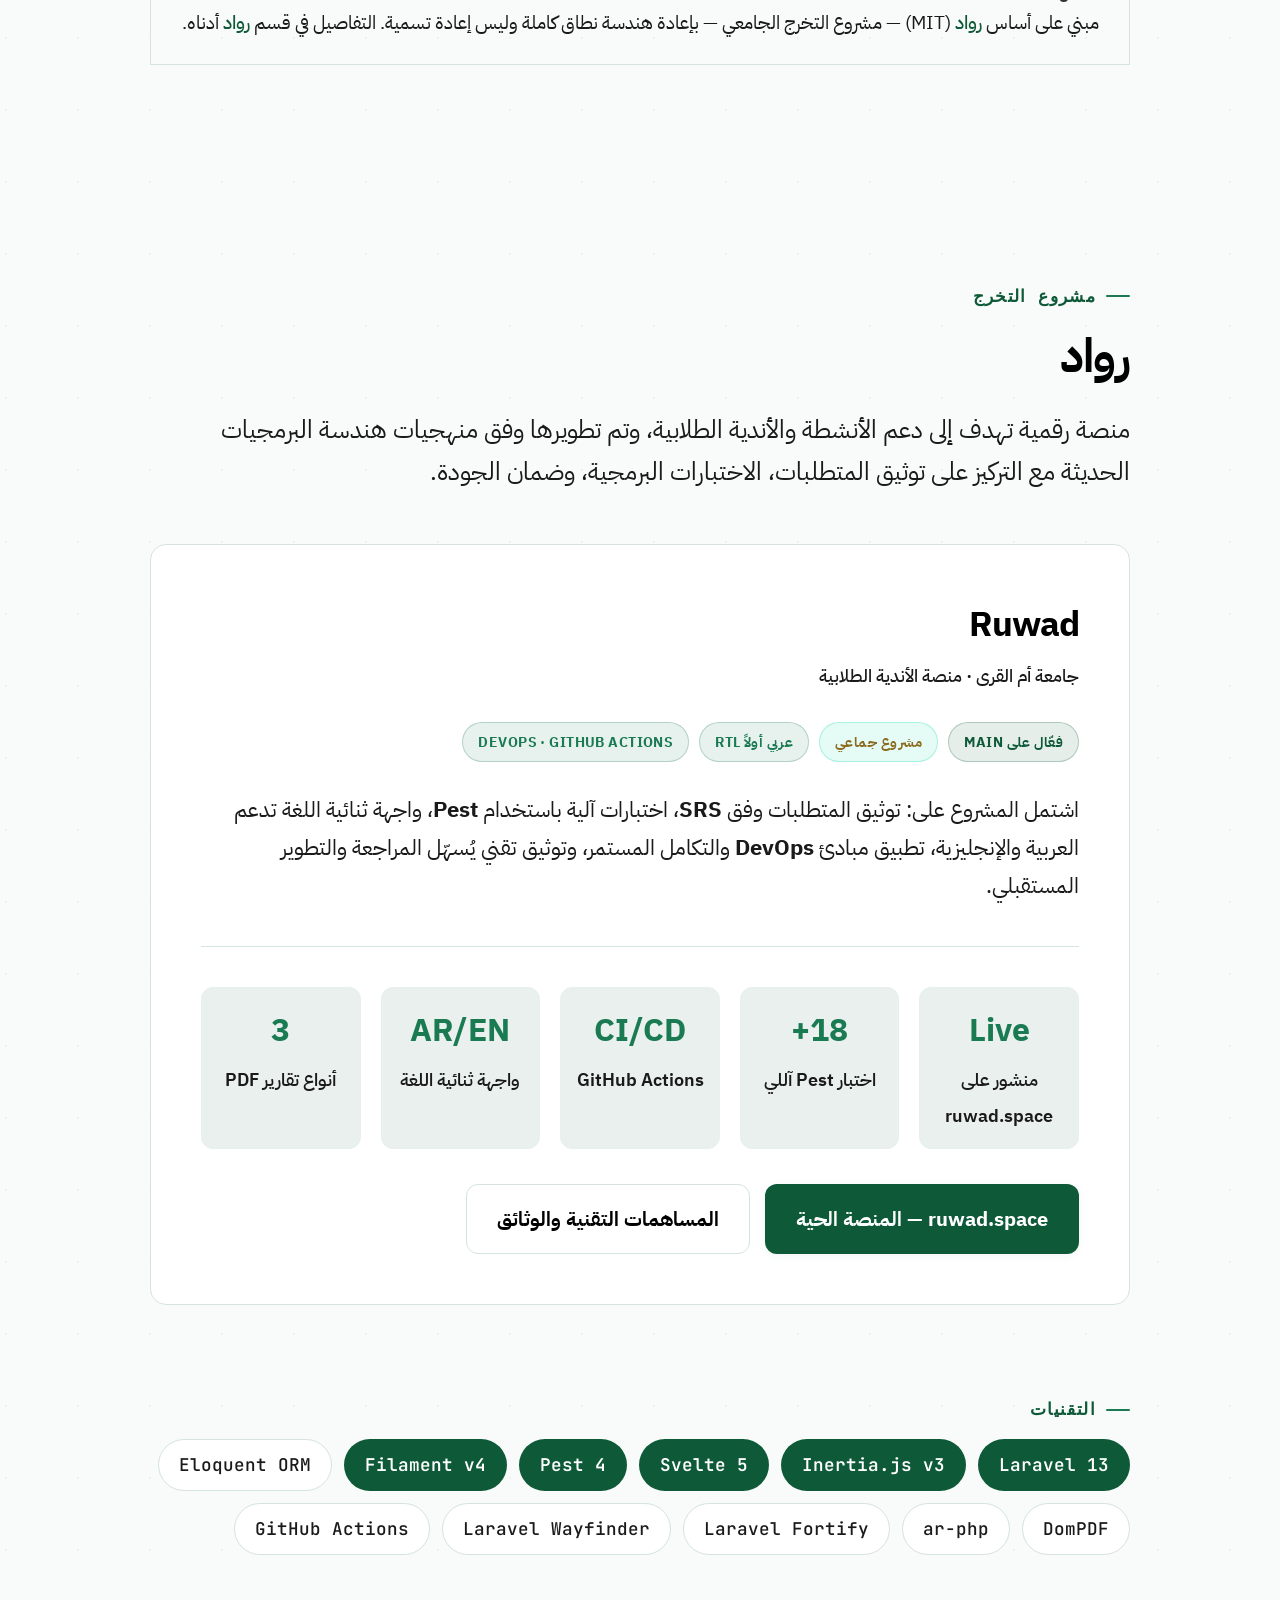
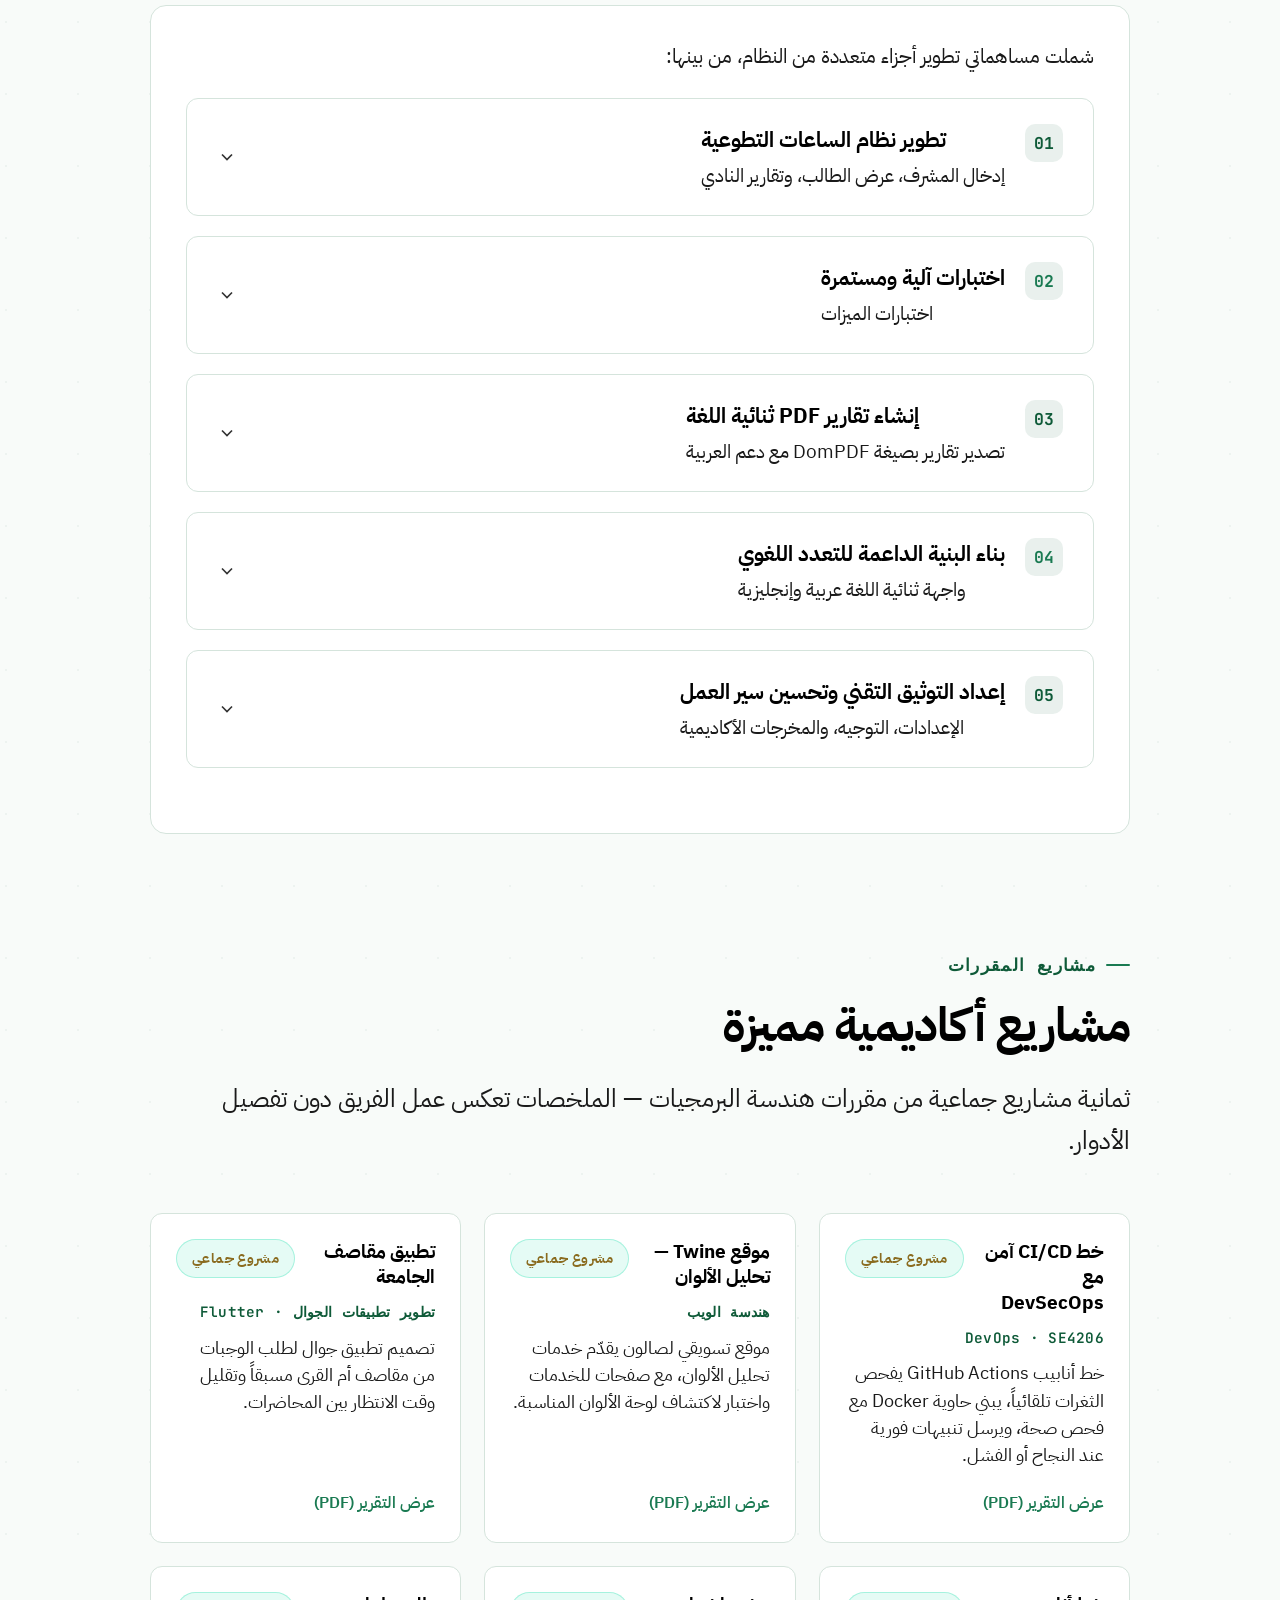
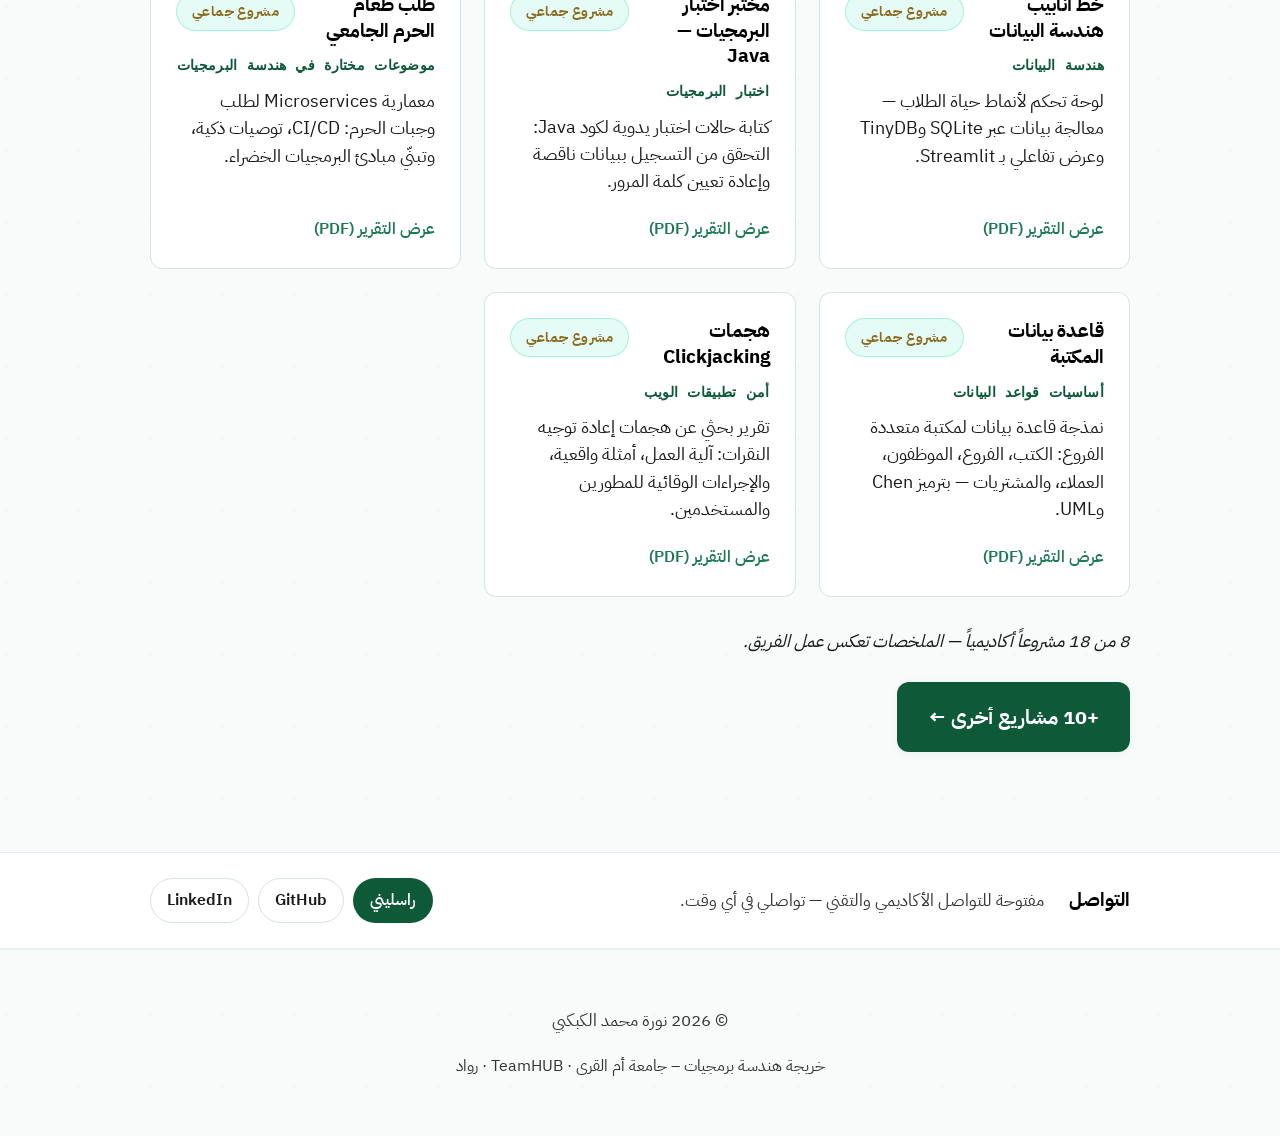
==== commit ecf14c46: "teamhub" ====
--- a/index.html
+++ b/index.html
@@ -14,7 +14,7 @@
   <link rel="preconnect" href="https://fonts.googleapis.com">
   <link rel="preconnect" href="https://fonts.gstatic.com" crossorigin>
   <link href="https://fonts.googleapis.com/css2?family=IBM+Plex+Sans+Arabic:wght@400;500;600;700&family=Plus+Jakarta+Sans:ital,wght@0,400;0,500;0,600;0,700;1,400&family=JetBrains+Mono:wght@400;500;600&display=swap" rel="stylesheet">
-  <link rel="stylesheet" href="styles.css?v=12">
+  <link rel="stylesheet" href="styles.css?v=14">
   <script>
     (function () {
       var th = localStorage.getItem('portfolio-theme');
@@ -61,7 +61,8 @@
     <li><a href="#about" data-i18n="nav.about">نبذة عني</a></li>
     <li><a href="#academics" data-i18n="nav.academics">التعليم</a></li>
     <li><a href="#training" data-i18n="nav.training">التدريب</a></li>
-    <li><a href="#project" data-i18n="nav.project">رواد</a></li>
+    <li><a href="#teamhub" data-i18n="nav.teamhub">TeamHUB</a></li>
+    <li><a href="#ruwad" data-i18n="nav.ruwad">رواد</a></li>
     <li><a href="#course-projects" data-i18n="nav.courseproj">مشاريع مميزة</a></li>
     <li><a href="#contact" data-i18n="nav.contact">التواصل</a></li>
   </ul>
@@ -76,7 +77,7 @@
           <span data-i18n="hero.eyebrow">جامعة أم القرى · خريجة هندسة البرمجيات · معدل 3.67</span>
         </div>
         <h1 data-i18n="hero.title">نورة محمد الكبكبي</h1>
-        <p class="hero-hook" data-i18n-html="hero.hook">خريجة هندسة برمجيات ب<strong>معدل ممتاز</strong>، و<strong>تدريب تعاوني</strong> في مستشفى حكومي بأنظمة منشورة، و<strong>مشروع تخرج</strong> موثّق يعمل على الإنترنت — ثلاثة أدلة، شاشة واحدة.</p>
+        <p class="hero-hook" data-i18n-html="hero.hook">خريجة هندسة برمجيات ب<strong>معدل ممتاز</strong>، و<strong>تدريب تعاوني</strong> في مستشفى حكومي بأنظمة منشورة، و<strong>TeamHUB</strong> — منصة عمل جماعي مفتوحة المصدر — ثلاثة أدلة، شاشة واحدة.</p>
       </div>
 
       <div class="hero-pillars" data-i18n-aria="hero.pillars.aria" aria-label="أبرز ما أريد أن تتذكروه">
@@ -90,10 +91,10 @@
           <h2 data-i18n="highlights.training.t">التدريب التعاوني</h2>
           <p data-i18n="hero.pillar.training">مستشفى الملك عبد العزيز · نظامان منشوران · شهادة تكريم</p>
         </a>
-        <a href="#project" class="hero-pillar">
-          <span class="hero-pillar-metric">SRS</span>
-          <h2 data-i18n="highlights.ruwad.t">مشروع التخرج</h2>
-          <p data-i18n="hero.pillar.ruwad">رواد · 18+ اختبار Pest · منصة حية على ruwad.space</p>
+        <a href="#teamhub" class="hero-pillar">
+          <span class="hero-pillar-metric">339</span>
+          <h2 data-i18n="highlights.teamhub.t">TeamHUB</h2>
+          <p data-i18n="hero.pillar.teamhub">منصة عمل جماعي عربية أولاً · v1.0-rc1 · مفتوحة المصدر</p>
         </a>
       </div>
 
@@ -113,12 +114,12 @@
       <h2 class="section-title" data-i18n="about.title">خريجة هندسة برمجيات · جامعة أم القرى</h2>
       <div class="about-grid">
         <div class="about-text">
-          <p data-i18n-html="about.p1">خريجة هندسة برمجيات من جامعة أم القرى، أمتلك خلفية أكاديمية قوية مدعومة بخبرة عملية اكتسبتها خلال فترة التدريب التعاوني في مستشفى الملك عبد العزيز، إضافة إلى مشاركتي في تطوير مشروع التخرج «رواد».</p>
+          <p data-i18n-html="about.p1">خريجة هندسة برمجيات من جامعة أم القرى، أمتلك خلفية أكاديمية قوية مدعومة بخبرة عملية اكتسبتها خلال فترة التدريب التعاوني في مستشفى الملك عبد العزيز، ومشروع التخرج «رواد»، ثم إعادة هندسة المنصة إلى <strong>TeamHUB</strong> — منتج عمل جماعي مستقل مفتوح المصدر.</p>
         </div>
         <ul class="focus-list">
           <li data-i18n="about.f1">خريجة 2026 · معدل 3.67 · مرتبة الشرف الثانية · 164 ساعة</li>
           <li data-i18n="about.f2">تدريب تعاوني في قطاع الرعاية الصحية وتقنية المعلومات</li>
-          <li data-i18n="about.f3">مساهمة في تطوير مشروع «رواد» مع توثيق المتطلبات والاختبارات</li>
+          <li data-i18n="about.f3">TeamHUB — إعادة هندسة كاملة لمنصة رواد إلى منتج عمل جماعي · 339 اختبار</li>
           <li data-i18n="about.f4">اهتمام بمجالات الاختبارات البرمجية وDevOps والتوثيق التقني</li>
         </ul>
       </div>
@@ -537,7 +538,220 @@
     </div>
   </section>
 
-  <section id="project" class="section">
+  <section id="teamhub" class="section">
+    <div class="container fade-in">
+      <p class="section-label" data-i18n="teamhub.label">مشروع مفتوح المصدر</p>
+      <h2 class="section-title" data-i18n="teamhub.title">TeamHUB</h2>
+      <p class="section-lead" data-i18n="teamhub.lead">
+        منصة عمل جماعي عربية أولاً للمنظمات الصغيرة — إنجاز المهمة يعني تسليم مخرج حقيقي وموافقة القائد، لا مجرد تحديد «منجز».
+      </p>
+
+      <article class="project-hero">
+        <div class="project-header">
+          <div class="project-meta">
+            <h3>TeamHUB</h3>
+            <p class="project-org" data-i18n="teamhub.org">عمل جماعي · مساحات عمل · مشاريع · مهام · مخرجات</p>
+          </div>
+          <div class="project-badges">
+            <span class="badge badge-live" data-i18n="teamhub.badge.release">v1.0.0-rc1</span>
+            <span class="badge badge-deployed" data-i18n="teamhub.badge.oss">MIT · مفتوح المصدر</span>
+            <span class="badge badge-rtl" data-i18n="teamhub.badge.rtl">عربي أولاً RTL</span>
+            <span class="badge badge-health" data-i18n="teamhub.badge.quality">339 اختبار · PHPStan 5</span>
+          </div>
+        </div>
+        <p class="project-summary" data-i18n-html="teamhub.summary">
+          أعدتُ هندسة <strong>رواد</strong> (منصة أندية جامعية) إلى منتج عمل جماعي عام: مساحات عمل، مشاريع، مهام، وسير مراجعة المخرجات. Laravel 13 · Svelte 5 · Inertia v3 · Filament v4 · مساعد ذكاء اصطناعي بـ 32 أداة مع تأكيد قبل الكتابة.
+        </p>
+        <div class="project-metrics">
+          <div class="metric"><strong>339</strong><span data-i18n="teamhub.met.tests">اختبار Pest آلي</span></div>
+          <div class="metric"><strong>32</strong><span data-i18n="teamhub.met.ai">أداة ذكاء اصطناعي</span></div>
+          <div class="metric"><strong>12</strong><span data-i18n="teamhub.met.models">نموذج نطاق</span></div>
+          <div class="metric"><strong>AR/EN</strong><span data-i18n="teamhub.met.bilingual">عربي افتراضي + RTL</span></div>
+          <div class="metric"><strong>11</strong><span data-i18n="teamhub.met.phases">مراحل تسليم</span></div>
+        </div>
+        <div class="project-links">
+          <a href="https://github.com/Alkabkabi1/TeamHUB" class="btn btn-primary" target="_blank" rel="noopener noreferrer" data-i18n="teamhub.link.repo">GitHub — المستودع</a>
+          <a href="https://github.com/Alkabkabi1/TeamHUB/releases/tag/v1.0.0-rc1" class="btn btn-ghost" target="_blank" rel="noopener noreferrer" data-i18n="teamhub.link.release">v1.0.0-rc1</a>
+          <a href="#teamhub-details" class="btn btn-ghost" data-i18n="teamhub.link.details">التفاصيل التقنية</a>
+        </div>
+      </article>
+
+      <p class="section-label" style="margin-top: 2rem;" data-i18n="training.stack">التقنيات</p>
+      <div class="tech-grid">
+        <span class="tech-tag primary">Laravel 13</span>
+        <span class="tech-tag primary">Svelte 5</span>
+        <span class="tech-tag primary">Inertia.js v3</span>
+        <span class="tech-tag primary">Pest 4</span>
+        <span class="tech-tag primary">Filament v4</span>
+        <span class="tech-tag">Laravel Octane</span>
+        <span class="tech-tag">PHPStan L5</span>
+        <span class="tech-tag">Tailwind CSS v4</span>
+        <span class="tech-tag">Laravel AI SDK</span>
+        <span class="tech-tag">DomPDF + ar-php</span>
+        <span class="tech-tag">GitHub Actions</span>
+      </div>
+
+      <div id="teamhub-details" class="ruwad-details">
+        <p class="ruwad-details-lead" data-i18n="teamhub.details.lead">ما يميّز TeamHUB — انقري للتفاصيل:</p>
+
+        <div class="contributions">
+
+        <div class="contrib-card">
+          <button class="contrib-trigger" type="button" aria-expanded="true">
+            <div class="contrib-left">
+              <span class="contrib-num">01</span>
+              <div class="contrib-title-wrap">
+                <h4 data-i18n="teamhub.c1.title">سير عمل المخرجات — جوهر المنتج</h4>
+                <p data-i18n="teamhub.c1.sub">منجز = مخرج معتمد، لا مربع اختيار</p>
+              </div>
+            </div>
+            <svg class="contrib-chevron" viewBox="0 0 24 24" fill="none" stroke="currentColor" stroke-width="2" aria-hidden="true"><path d="M6 9l6 6 6-6"/></svg>
+          </button>
+          <div class="contrib-body">
+            <div class="contrib-body-inner">
+              <div class="contrib-content">
+                <ul data-i18n-html="teamhub.c1.detail">
+                  <li>دورة حياة المهمة: قيد الانتظار → قيد التنفيذ → مراجعة → منجز (مع مسار «طلب تعديل»)</li>
+                  <li>المخرج: ملف، رابط خارجي، أو ملاحظات — إلزامي لإغلاق المهمة</li>
+                  <li>قائد المشروع يوافق أو يطلب تعديلات داخل التطبيق</li>
+                </ul>
+                <div class="contrib-tags">
+                  <span class="contrib-tag">TaskDeliverable</span>
+                  <span class="contrib-tag">Review workflow</span>
+                  <span class="contrib-tag">ReadinessGateTest</span>
+                </div>
+              </div>
+            </div>
+          </div>
+        </div>
+
+        <div class="contrib-card">
+          <button class="contrib-trigger" type="button" aria-expanded="false">
+            <div class="contrib-left">
+              <span class="contrib-num">02</span>
+              <div class="contrib-title-wrap">
+                <h4 data-i18n="teamhub.c2.title">إعادة هندسة النطاق — من رواد إلى TeamHUB</h4>
+                <p data-i18n="teamhub.c2.sub">إعادة بناء ~60% من النطاق · ترحيل قاعدة بيانات لا رجعة فيه</p>
+              </div>
+            </div>
+            <svg class="contrib-chevron" viewBox="0 0 24 24" fill="none" stroke="currentColor" stroke-width="2" aria-hidden="true"><path d="M6 9l6 6 6-6"/></svg>
+          </button>
+          <div class="contrib-body">
+            <div class="contrib-body-inner">
+              <div class="contrib-content">
+                <ul data-i18n-html="teamhub.c2.detail">
+                  <li>نادي → <strong>مساحة عمل</strong> · لجنة → <strong>مشروع</strong> · إزالة الفعاليات والشهادات والساعات التطوعية</li>
+                  <li>كيانات جديدة: المهام، المخرجات، التعليقات، سجل النشاط، عرض «مهامي»</li>
+                  <li>32 أداة ذكاء اصطناعي جديدة؛ حذف 24 أداة أندية/لجان قديمة</li>
+                </ul>
+                <div class="contrib-tags">
+                  <span class="contrib-tag">Domain migration</span>
+                  <span class="contrib-tag">WorkspacePolicy</span>
+                  <span class="contrib-tag">ProjectPolicy</span>
+                </div>
+              </div>
+            </div>
+          </div>
+        </div>
+
+        <div class="contrib-card">
+          <button class="contrib-trigger" type="button" aria-expanded="false">
+            <div class="contrib-left">
+              <span class="contrib-num">03</span>
+              <div class="contrib-title-wrap">
+                <h4 data-i18n="teamhub.c3.title">معمارية full-stack وصلاحيات</h4>
+                <p data-i18n="teamhub.c3.sub">مساحة عمل → مشروع → مهمة · RBAC من العضوية فقط</p>
+              </div>
+            </div>
+            <svg class="contrib-chevron" viewBox="0 0 24 24" fill="none" stroke="currentColor" stroke-width="2" aria-hidden="true"><path d="M6 9l6 6 6-6"/></svg>
+          </button>
+          <div class="contrib-body">
+            <div class="contrib-body-inner">
+              <div class="contrib-content">
+                <ul data-i18n-html="teamhub.c3.detail">
+                  <li>12 نموذج Eloquent · مسارات متداخلة · Inertia + Svelte 5 مع شريط جانبي حسب الدور</li>
+                  <li>صلاحيات المشروع من <code>ProjectMembership</code> فقط — لا تسرّب صلاحيات المسؤول أو قائد مساحة العمل</li>
+                  <li>Filament v4 للإدارة على مستوى المنصة · Octane/RoadRunner للإنتاج</li>
+                </ul>
+                <div class="contrib-tags">
+                  <span class="contrib-tag">TaskPolicy</span>
+                  <span class="contrib-tag">AppShell</span>
+                  <span class="contrib-tag">Wayfinder</span>
+                </div>
+              </div>
+            </div>
+          </div>
+        </div>
+
+        <div class="contrib-card">
+          <button class="contrib-trigger" type="button" aria-expanded="false">
+            <div class="contrib-left">
+              <span class="contrib-num">04</span>
+              <div class="contrib-title-wrap">
+                <h4 data-i18n="teamhub.c4.title">جودة هندسية ونشر</h4>
+                <p data-i18n="teamhub.c4.sub">11 مرحلة · CI · تحليل ثابت · توثيق تشغيلي</p>
+              </div>
+            </div>
+            <svg class="contrib-chevron" viewBox="0 0 24 24" fill="none" stroke="currentColor" stroke-width="2" aria-hidden="true"><path d="M6 9l6 6 6-6"/></svg>
+          </button>
+          <div class="contrib-body">
+            <div class="contrib-body-inner">
+              <div class="contrib-content">
+                <ul data-i18n-html="teamhub.c4.detail">
+                  <li><strong>339</strong> اختبار Pest · PHPStan مستوى 5 · تطابق مفاتيح الترجمة عربي/إنجليزي</li>
+                  <li>CI: اختبارات، lint، تحليل ثابت، تدقيق أمني للتبعيات</li>
+                  <li>دليل نشر، runbook عمليات، نسخ احتياطي، و<code>deploy/deploy.sh</code></li>
+                </ul>
+                <div class="contrib-tags">
+                  <span class="contrib-tag">composer ci:check</span>
+                  <span class="contrib-tag">TranslationKeyParityTest</span>
+                  <span class="contrib-tag">OctaneSmokeTest</span>
+                </div>
+              </div>
+            </div>
+          </div>
+        </div>
+
+        <div class="contrib-card">
+          <button class="contrib-trigger" type="button" aria-expanded="false">
+            <div class="contrib-left">
+              <span class="contrib-num">05</span>
+              <div class="contrib-title-wrap">
+                <h4 data-i18n="teamhub.c5.title">مساعد ذكاء اصطناعي وتعدد لغوي</h4>
+                <p data-i18n="teamhub.c5.sub">تأكيد قبل الكتابة · عربي افتراضي · تقارير PDF</p>
+              </div>
+            </div>
+            <svg class="contrib-chevron" viewBox="0 0 24 24" fill="none" stroke="currentColor" stroke-width="2" aria-hidden="true"><path d="M6 9l6 6 6-6"/></svg>
+          </button>
+          <div class="contrib-body">
+            <div class="contrib-body-inner">
+              <div class="contrib-content">
+                <ul data-i18n-html="teamhub.c5.detail">
+                  <li>مساعد بـ 32 أداة ضمن نطاق مساحة العمل/المشروع — كل كتابة تتطلب موافقة المستخدم</li>
+                  <li>إشعارات وبريد حسب لغة المستلم · خصائص CSS منطقية و<code>dir="ltr"</code> للتواريخ</li>
+                  <li>تقارير PDF ثنائية اللغة مع تشكيل عربي صحيح</li>
+                </ul>
+                <div class="contrib-tags">
+                  <span class="contrib-tag">Confirm-before-write</span>
+                  <span class="contrib-tag">TaskRtlLayoutTest</span>
+                  <span class="contrib-tag">ar-php</span>
+                </div>
+              </div>
+            </div>
+          </div>
+        </div>
+
+      </div>
+      </div>
+
+      <article class="project-lineage">
+        <p class="project-lineage-label" data-i18n="teamhub.lineage.label">الأصل</p>
+        <p data-i18n-html="teamhub.lineage.text">مبني على أساس <a href="https://github.com/Weaam-02/ruwad" target="_blank" rel="noopener noreferrer">رواد</a> (MIT) — مشروع التخرج الجامعي — بإعادة هندسة نطاق كاملة وليس إعادة تسمية. التفاصيل في قسم <a href="#ruwad">رواد</a> أدناه.</p>
+      </article>
+    </div>
+  </section>
+
+  <section id="ruwad" class="section">
     <div class="container fade-in">
       <p class="section-label" data-i18n="ruwad.label">مشروع التخرج</p>
       <h2 class="section-title" data-i18n="ruwad.title">رواد</h2>
@@ -848,7 +1062,7 @@
     </div>
   </footer>
 
-  <script src="i18n.js?v=8"></script>
+  <script src="i18n.js?v=9"></script>
   <script src="script.js?v=6"></script>
 </body>
 </html>
--- a/styles.css
+++ b/styles.css
@@ -659,8 +659,15 @@
 
 .hero-pillars {
   display: grid;
-  grid-template-columns: repeat(3, minmax(0, 1fr));
-  gap: 1rem;
+  grid-template-columns: 1fr;
+  gap: 0.85rem;
+}
+
+@media (min-width: 768px) {
+  .hero-pillars {
+    grid-template-columns: repeat(3, minmax(0, 1fr));
+    gap: 1rem;
+  }
 }
 
 .hero-pillar {
@@ -994,9 +1001,15 @@
 
 .about-grid {
   display: grid;
-  grid-template-columns: minmax(0, 1fr) minmax(0, 1fr);
+  grid-template-columns: 1fr;
   gap: clamp(1.5rem, 4vw, 2.5rem);
   align-items: start;
+}
+
+@media (min-width: 768px) {
+  .about-grid {
+    grid-template-columns: minmax(0, 1fr) minmax(0, 1fr);
+  }
 }
 
 .about-text p {
@@ -1442,6 +1455,39 @@
   border-top: 1px solid var(--border-subtle);
 }
 
+.project-lineage {
+  margin-top: 2rem;
+  padding: 1.25rem 1.5rem;
+  background: var(--bg-muted);
+  border: 1px solid var(--border);
+  border-radius: var(--radius-md);
+  font-size: 0.95rem;
+  color: var(--text-muted);
+  line-height: 1.65;
+}
+
+.project-lineage-label {
+  margin: 0 0 0.35rem;
+  font-size: 0.75rem;
+  font-weight: 600;
+  letter-spacing: 0.06em;
+  text-transform: uppercase;
+  color: var(--text-dim);
+}
+
+.project-lineage p {
+  margin: 0;
+}
+
+.project-lineage a {
+  color: var(--accent);
+  font-weight: 500;
+}
+
+.project-lineage a:hover {
+  text-decoration: underline;
+}
+
 /* Impact / SRS */
 
 .impact-grid {
@@ -2025,17 +2071,28 @@
 
 .credential-gallery {
   display: grid;
-  grid-template-columns: 1fr 1fr;
+  grid-template-columns: 1fr;
   gap: 1.25rem;
   margin-bottom: 2rem;
 }
 
 .credential-gallery-three {
-  grid-template-columns: repeat(3, 1fr);
+  grid-template-columns: 1fr;
 }
 
 .credential-gallery-two {
-  grid-template-columns: repeat(2, 1fr);
+  grid-template-columns: 1fr;
+}
+
+@media (min-width: 640px) {
+  .credential-gallery,
+  .credential-gallery-two {
+    grid-template-columns: repeat(2, 1fr);
+  }
+
+  .credential-gallery-three {
+    grid-template-columns: repeat(3, 1fr);
+  }
 }
 
 .credential-gallery-one {
@@ -2102,9 +2159,15 @@
 
 .academic-strengths-grid {
   display: grid;
-  grid-template-columns: repeat(3, minmax(0, 1fr));
+  grid-template-columns: 1fr;
   gap: 1.25rem;
   margin-top: 1.75rem;
+}
+
+@media (min-width: 768px) {
+  .academic-strengths-grid {
+    grid-template-columns: repeat(3, minmax(0, 1fr));
+  }
 }
 
 .academic-strength-card {
@@ -2121,7 +2184,13 @@
 }
 
 .academic-strength-card-wide {
-  grid-column: span 3;
+  grid-column: span 1;
+}
+
+@media (min-width: 768px) {
+  .academic-strength-card-wide {
+    grid-column: span 3;
+  }
 }
 
 .academic-strength-card h4 {
@@ -2146,9 +2215,15 @@
 
 .difficult-courses-grid {
   display: grid;
-  grid-template-columns: repeat(2, minmax(0, 1fr));
+  grid-template-columns: 1fr;
   gap: 1rem;
   margin-top: 1rem;
+}
+
+@media (min-width: 520px) {
+  .difficult-courses-grid {
+    grid-template-columns: repeat(2, minmax(0, 1fr));
+  }
 }
 
 .course-card {
@@ -2344,9 +2419,15 @@
 
 .mvc-diagram {
   display: grid;
-  grid-template-columns: repeat(3, 1fr);
+  grid-template-columns: 1fr;
   gap: 0.75rem;
   margin: 1.5rem 0;
+}
+
+@media (min-width: 640px) {
+  .mvc-diagram {
+    grid-template-columns: repeat(3, 1fr);
+  }
 }
 
 .mvc-layer {
@@ -2846,35 +2927,6 @@
 }
 
 @media (max-width: 900px) {
-  .hero-pillars {
-    grid-template-columns: 1fr;
-  }
-
-  .about-grid,
-  .test-grid,
-  .systems-grid,
-  .credential-gallery,
-  .credential-gallery-three,
-  .credential-gallery-two {
-    grid-template-columns: 1fr;
-  }
-
-  .credential-gallery-one {
-    grid-template-columns: 1fr;
-  }
-
-  .academic-strengths-grid {
-    grid-template-columns: 1fr;
-  }
-
-  .academic-strength-card-wide {
-    grid-column: span 1;
-  }
-
-  .difficult-courses-grid {
-    grid-template-columns: 1fr;
-  }
-
   .mvc-diagram {
     grid-template-columns: 1fr;
   }
@@ -2949,15 +3001,24 @@
   }
 
   .hero-pillars {
-    gap: 0.75rem;
+    gap: 0.85rem;
   }
 
   .hero-pillar {
-    padding: 1.1rem 1rem;
+    padding: 1.25rem 1.15rem;
   }
 
   .hero-pillar-metric {
-    font-size: 1.65rem;
+    font-size: 1.85rem;
+  }
+
+  .hero-pillar h2 {
+    font-size: 1.08rem;
+  }
+
+  .hero-pillar p {
+    font-size: 0.98rem;
+    line-height: 1.6;
   }
 
   .hero-foot {
